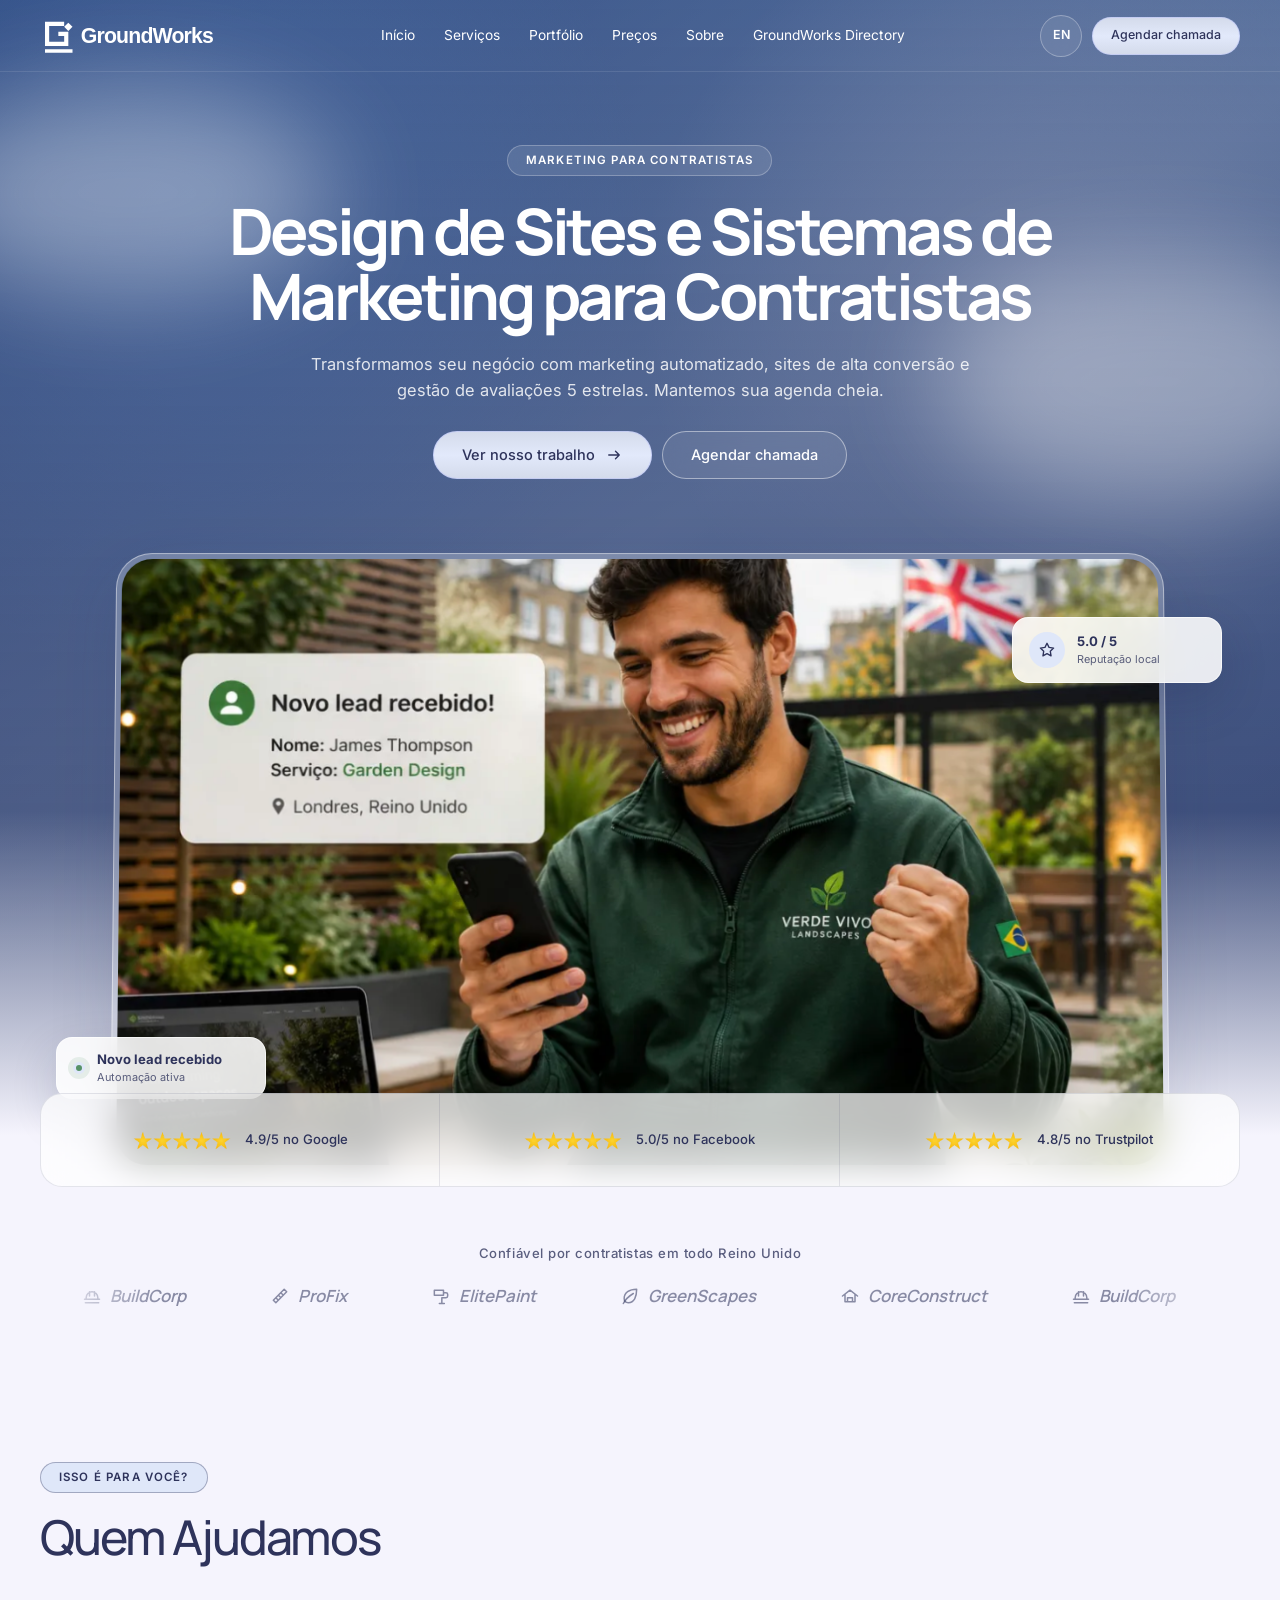
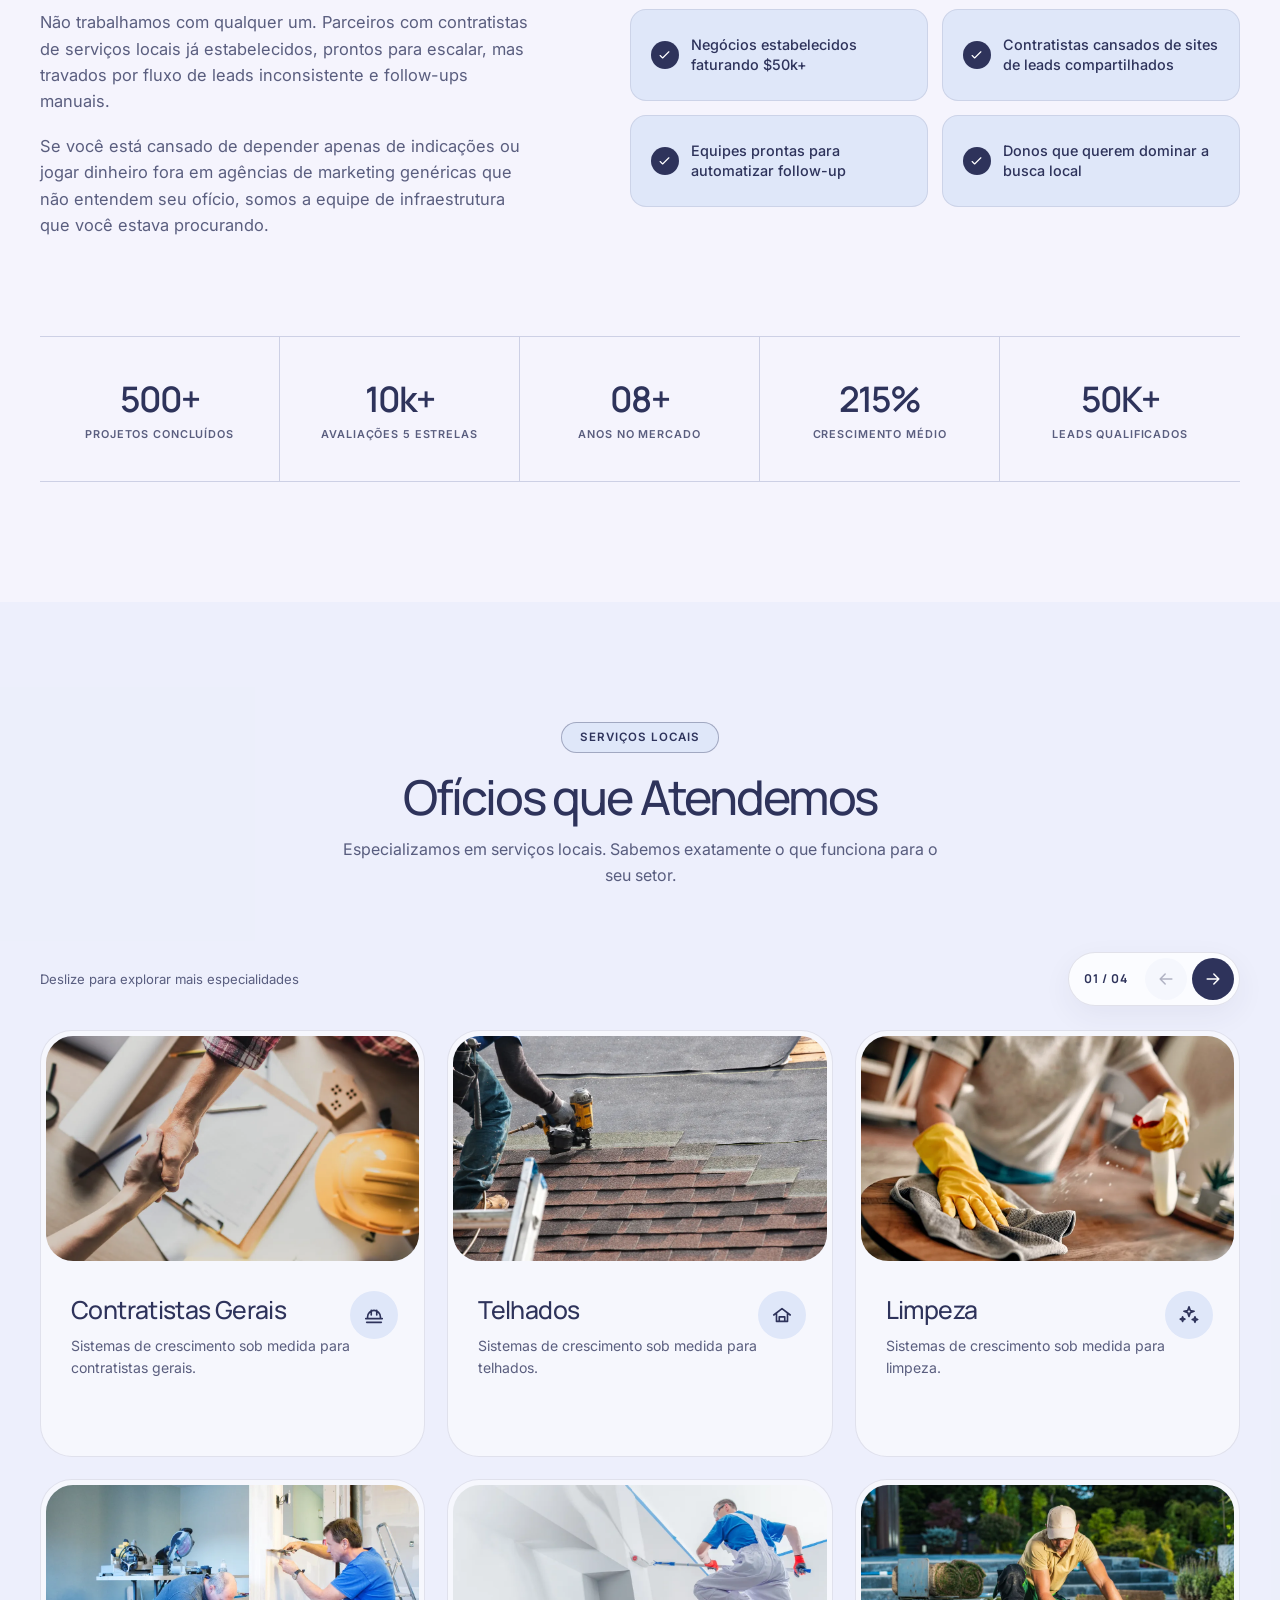
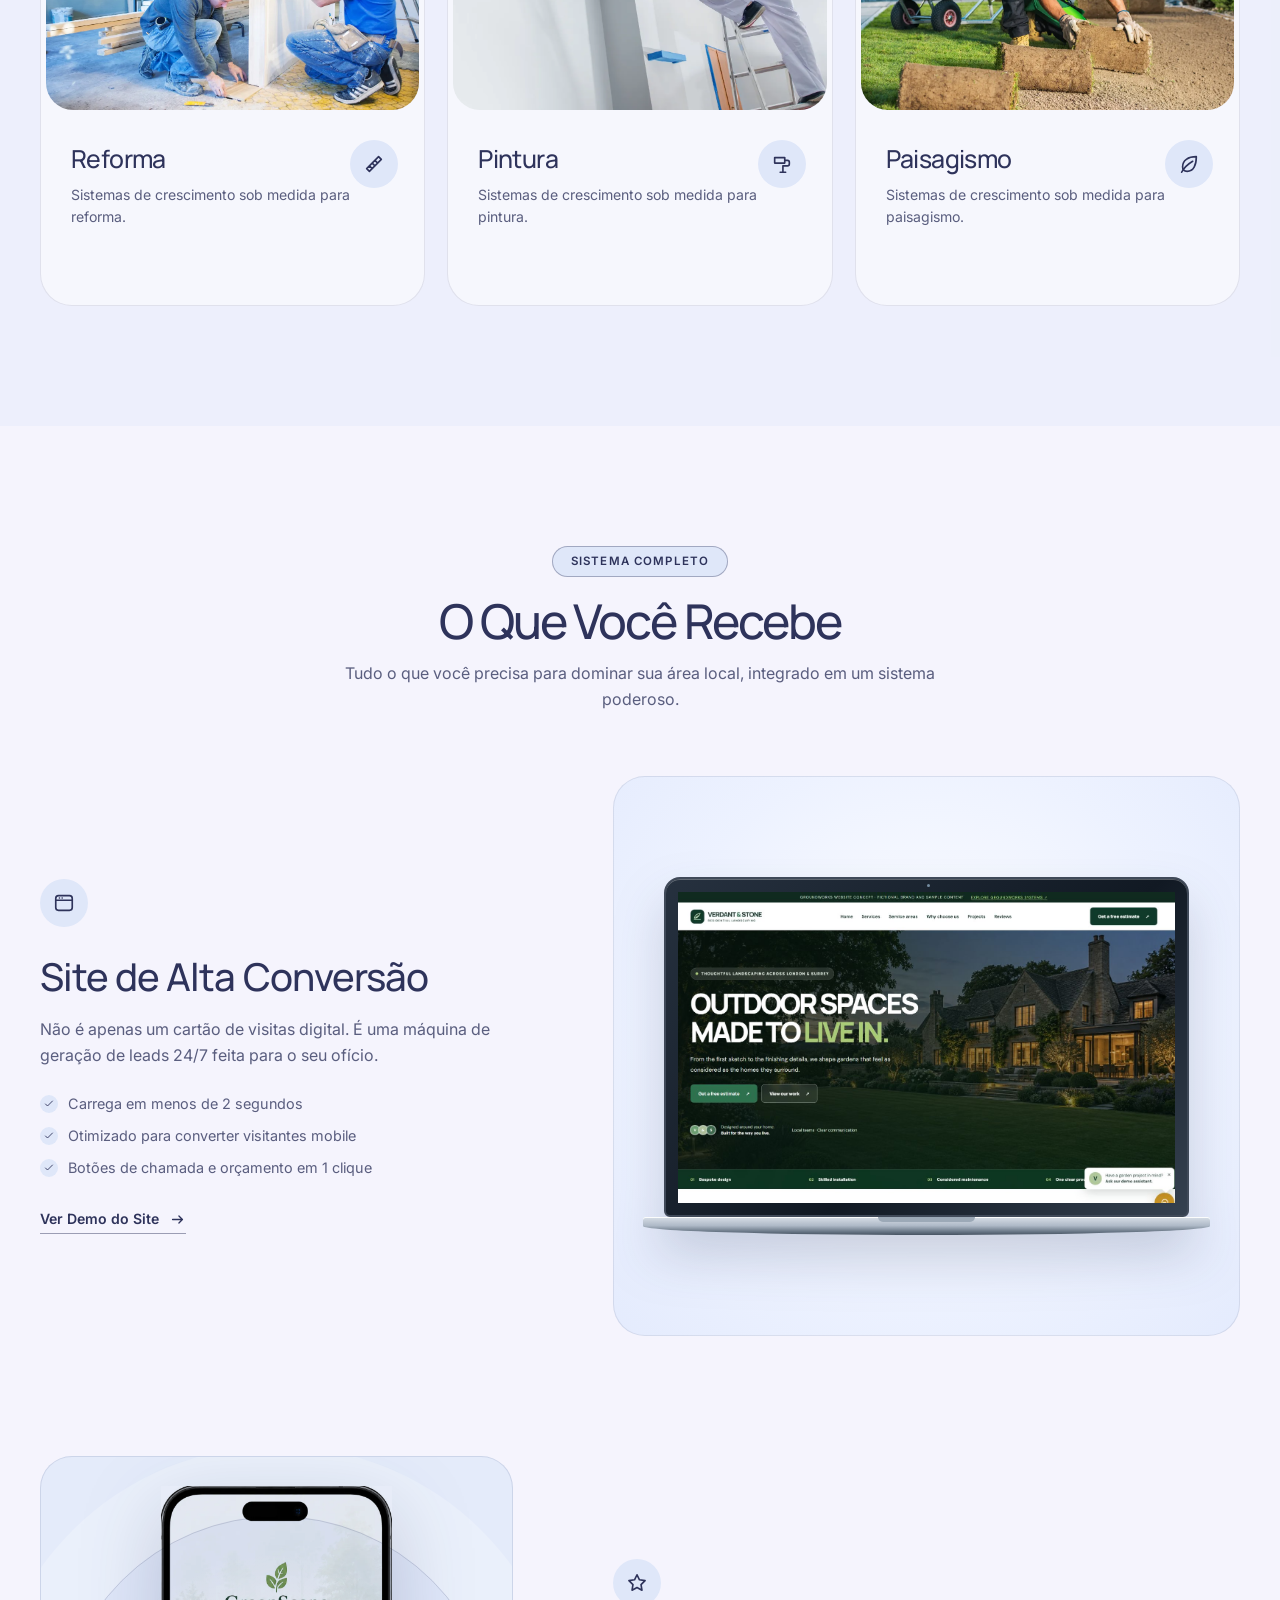
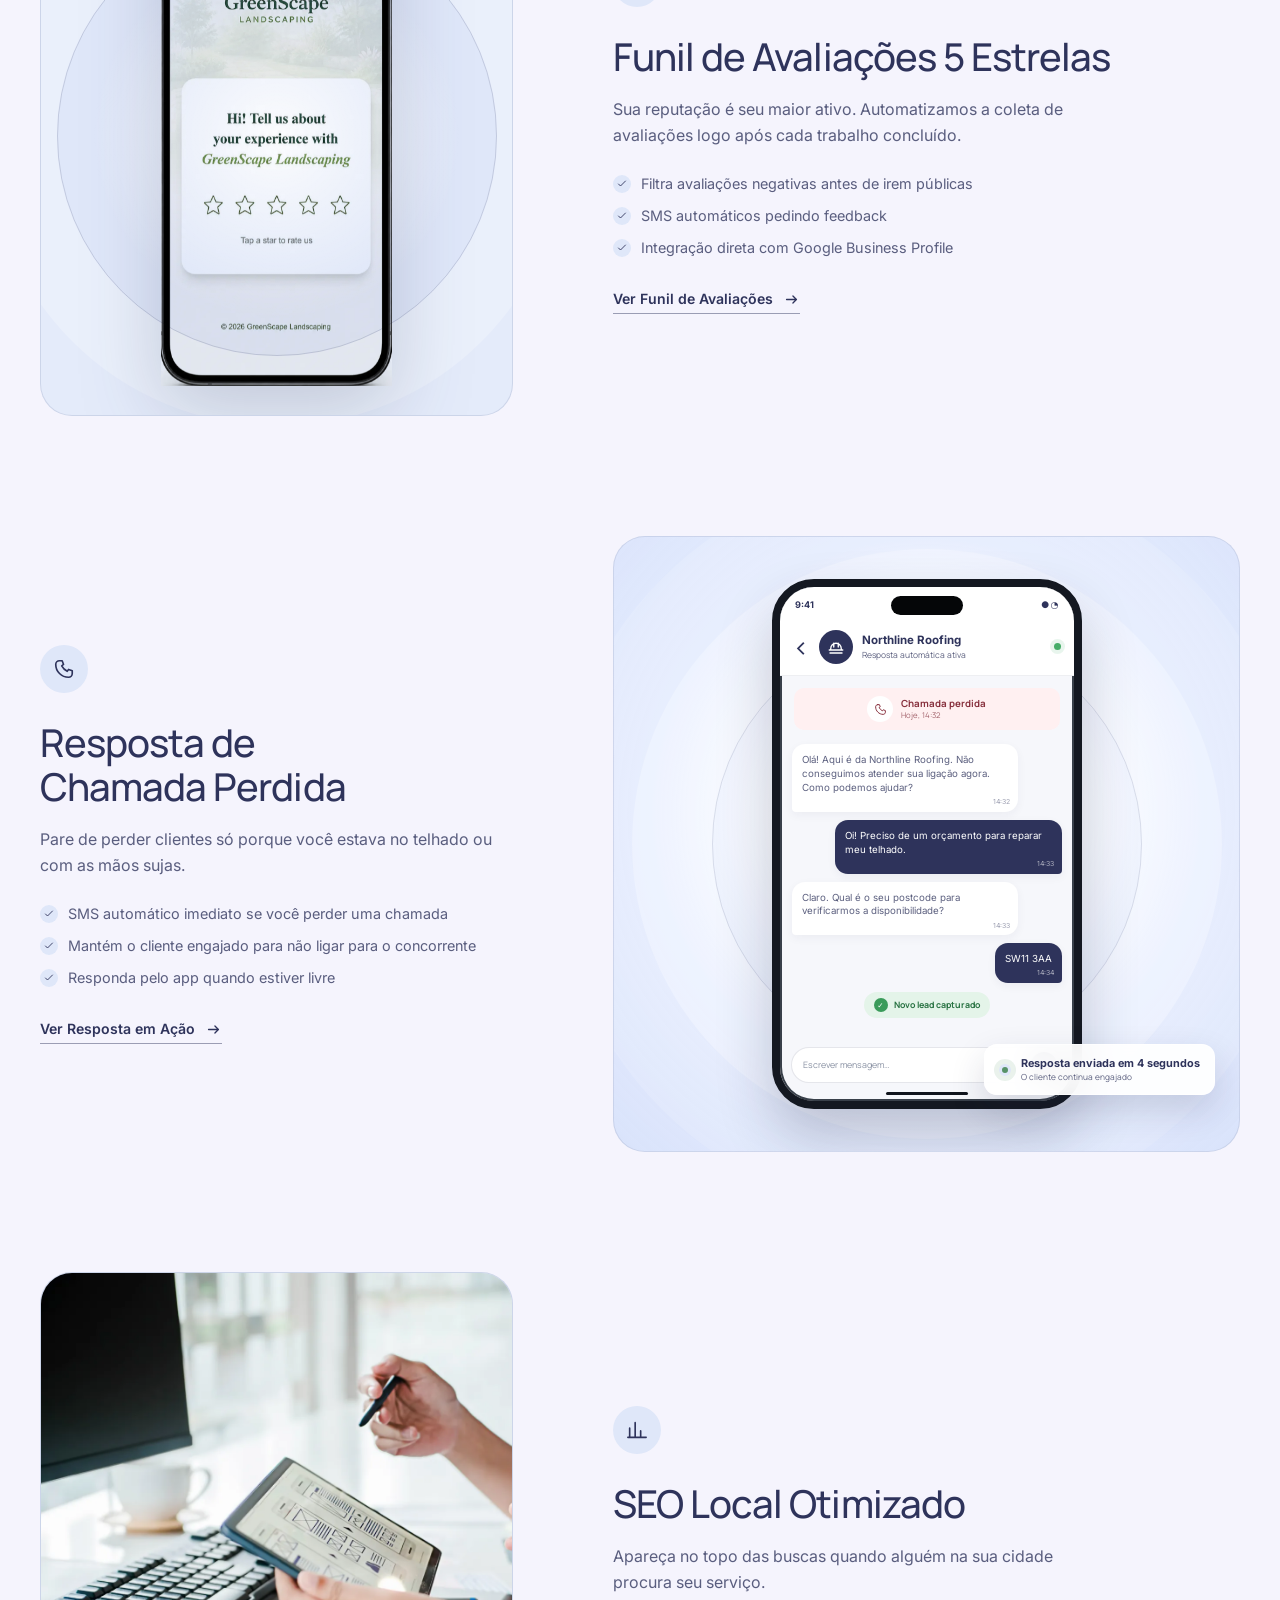
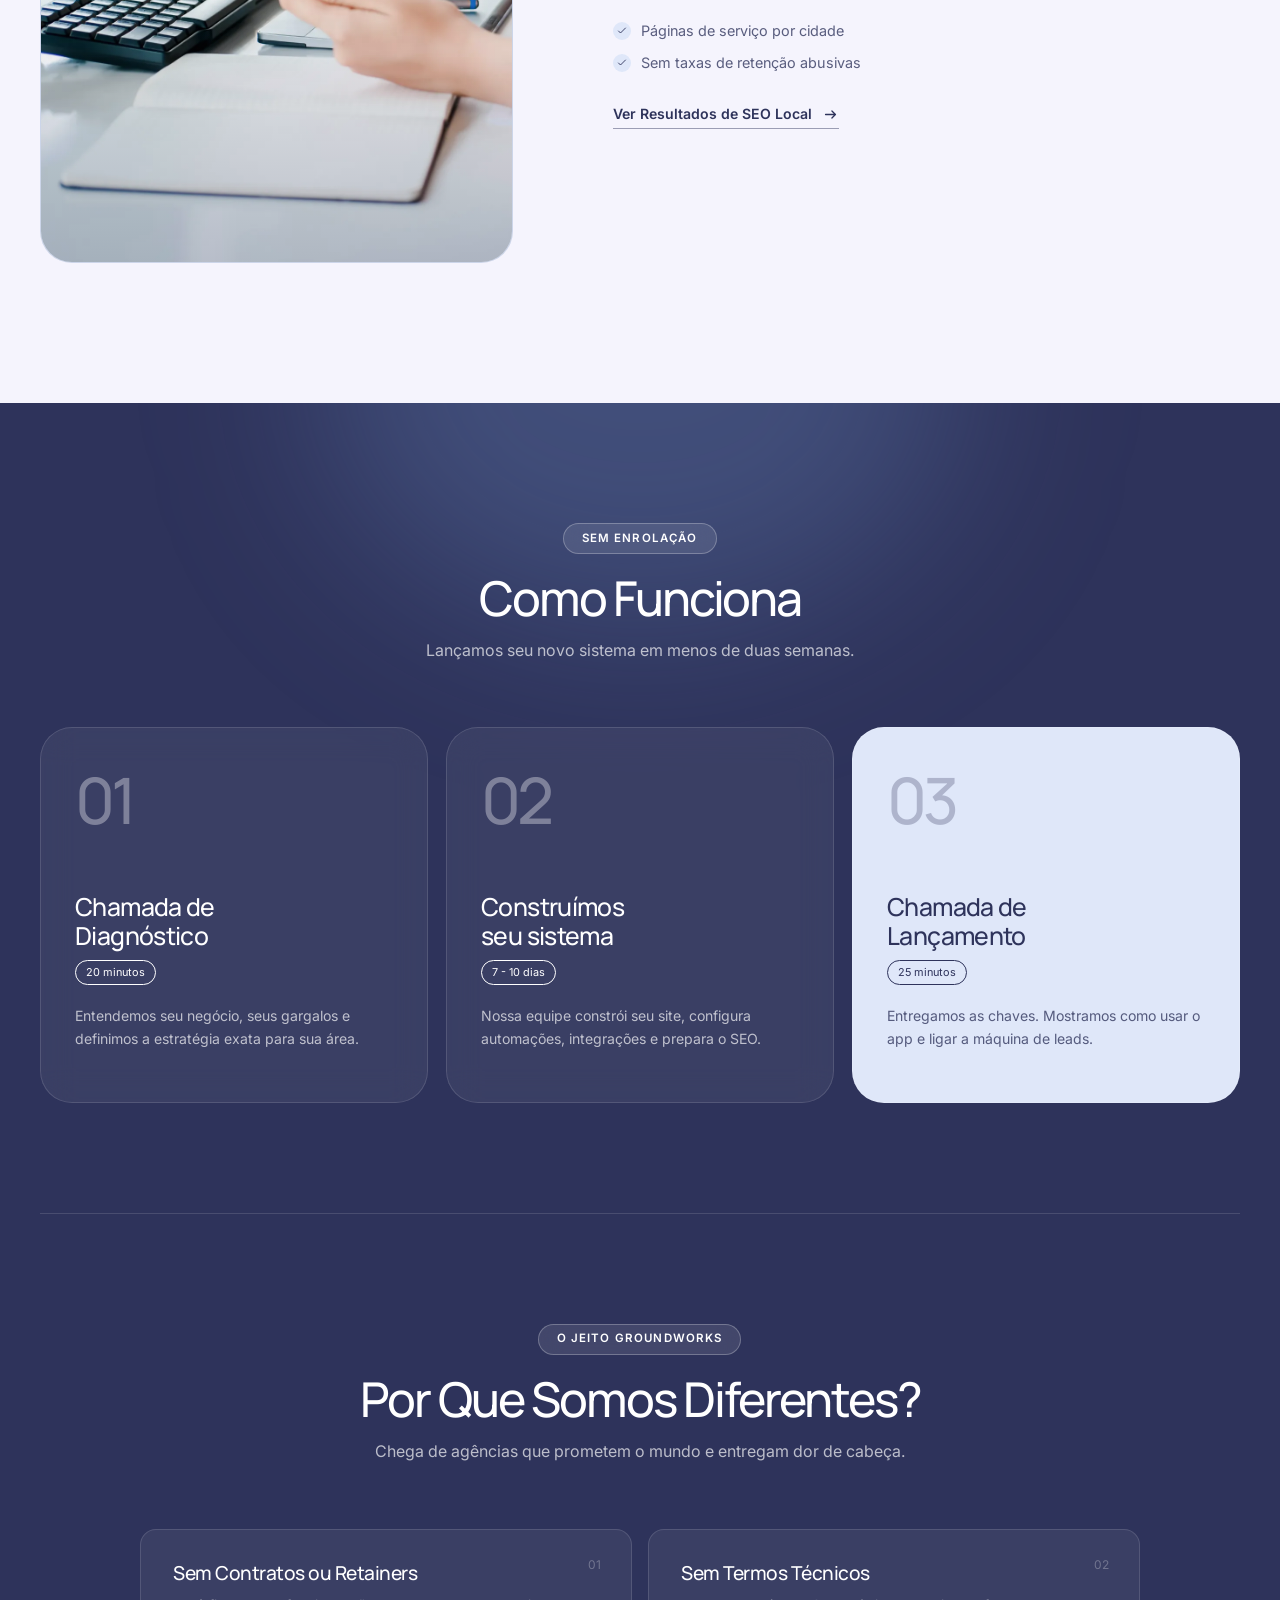
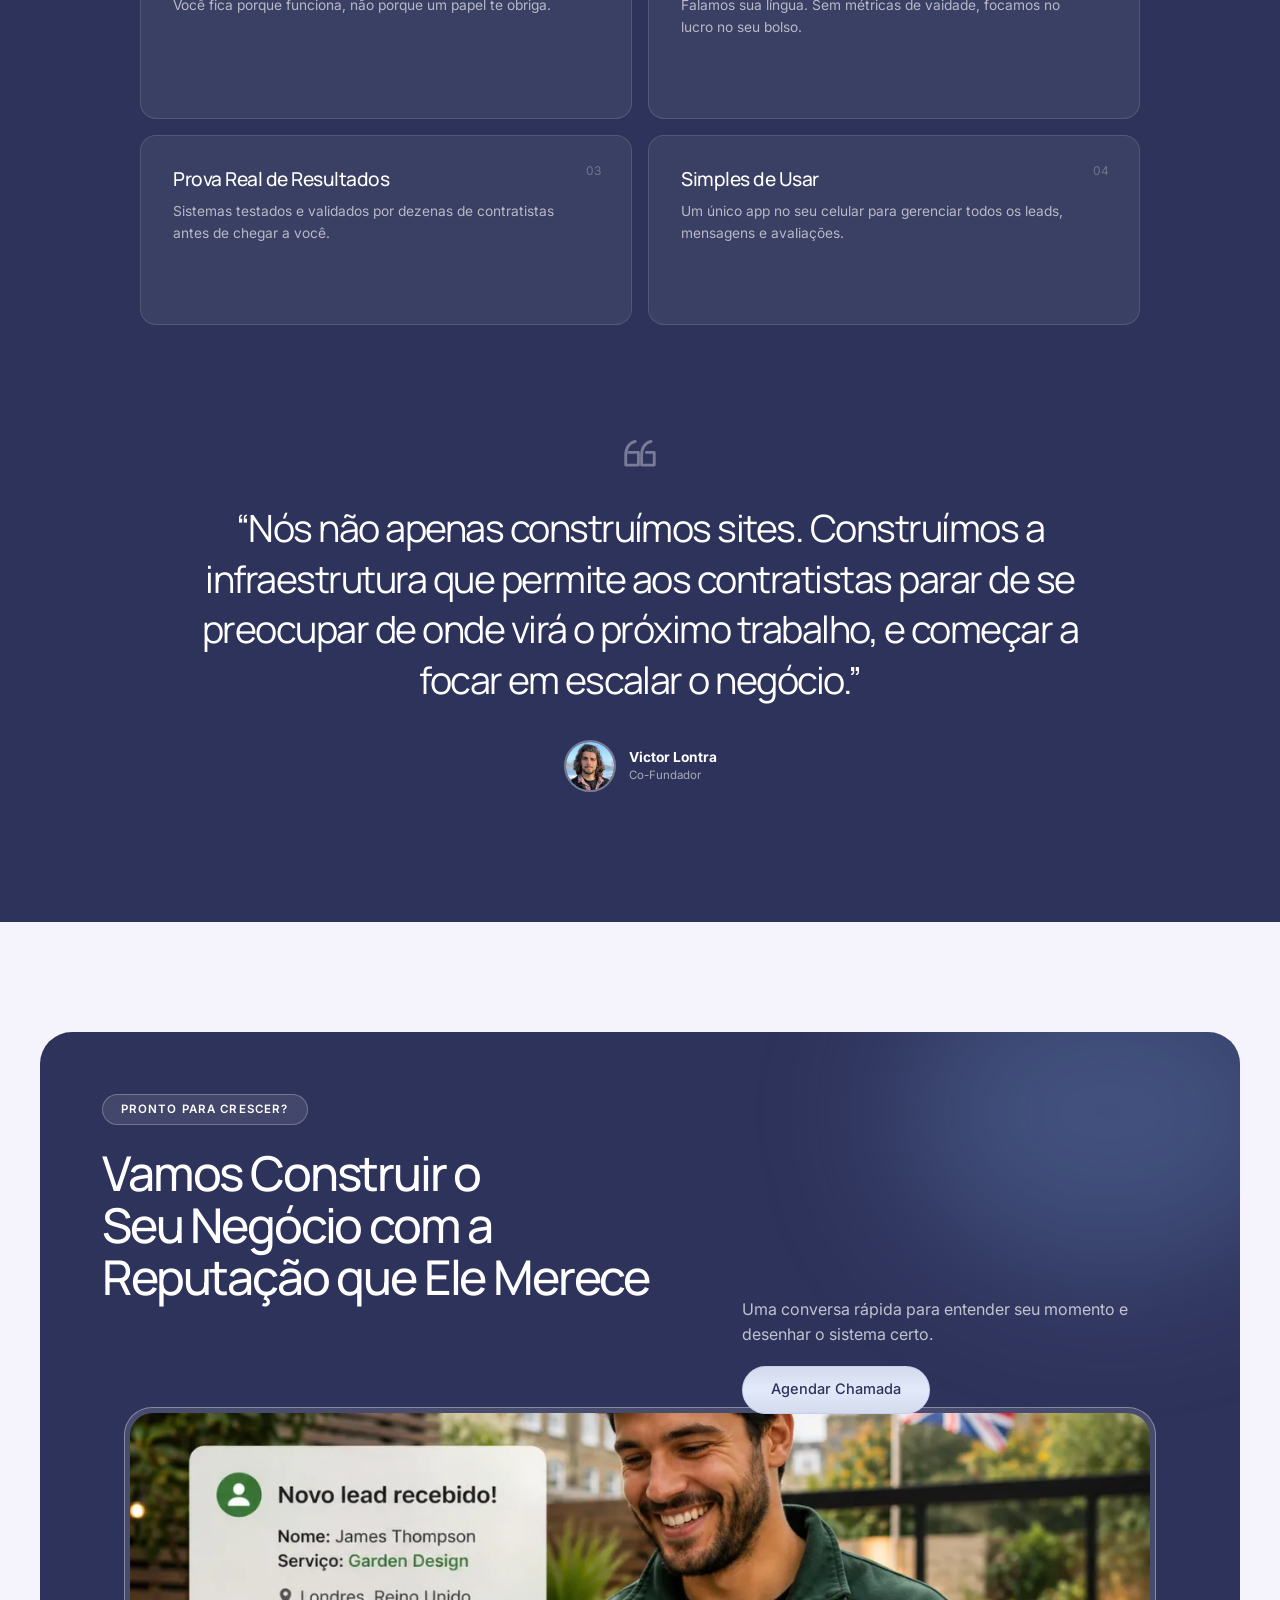
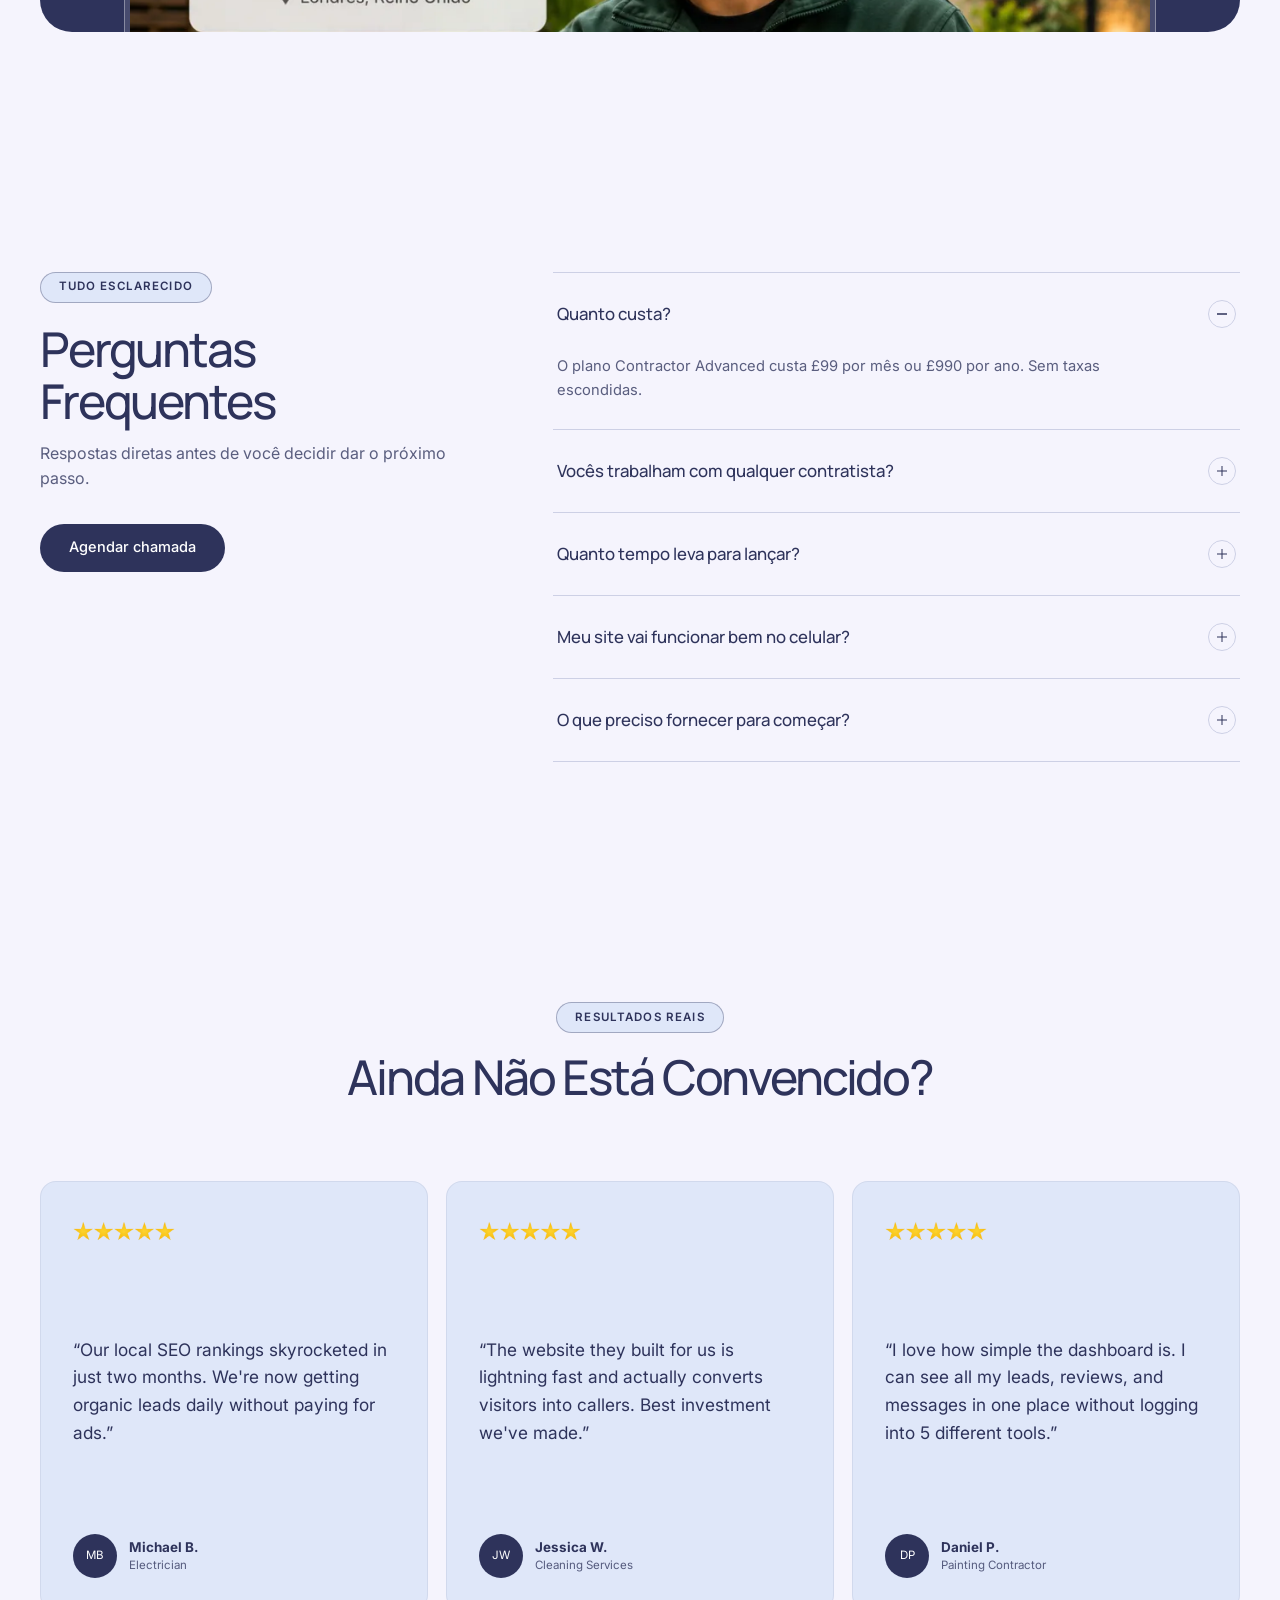
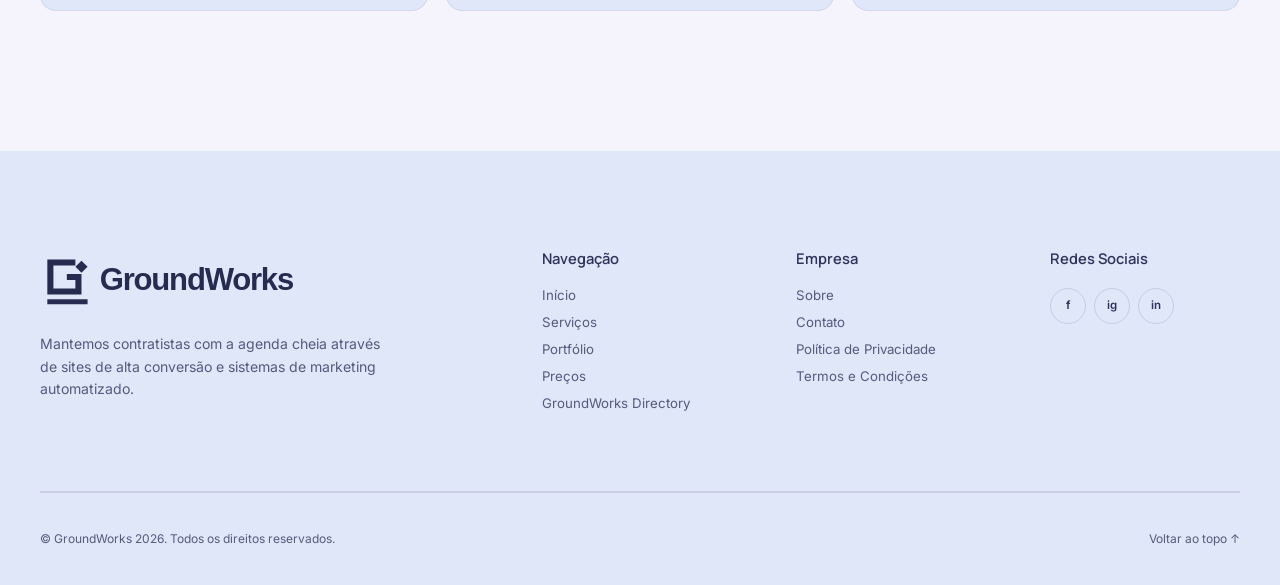
==== systems/index.html @ 4e6afe32 "Fix review phone mockup bezel" ====
<!doctype html>
<html lang="pt-BR">
  <head>
    <meta charset="UTF-8" />
    <meta name="viewport" content="width=device-width, initial-scale=1" />
    <meta
      name="description"
      content="Sites de alta conversão e sistemas de marketing automatizado para contratistas de serviços locais."
    />
    <title>GroundWorks Systems — Sistemas de marketing para contratistas</title>
    <link rel="preconnect" href="https://fonts.googleapis.com" />
    <link rel="preconnect" href="https://fonts.gstatic.com" crossorigin />
    <link
      href="https://fonts.googleapis.com/css2?family=Inter:wght@400;500;600&family=Manrope:wght@400;500;600;700&display=swap"
      rel="stylesheet"
    />
    <link rel="icon" type="image/svg+xml" href="../assets/images/groundworks-favicon.svg" />
    <link rel="stylesheet" href="styles.css?v=groundworks-phone-border-1" />
    <script src="script.js?v=groundworks-trades-3" defer></script>
    <script src="i18n.js?v=groundworks-textback-phone-1" defer></script>
  </head>
  <body>
    <a class="skip-link" href="#conteudo">Pular para o conteúdo</a>

    <svg class="svg-sprite" aria-hidden="true">
      <symbol id="icon-arrow" viewBox="0 0 24 24">
        <path d="M5 12h14M14 7l5 5-5 5" />
      </symbol>
      <symbol id="icon-check" viewBox="0 0 24 24">
        <path d="m5 12 4 4L19 6" />
      </symbol>
      <symbol id="icon-site" viewBox="0 0 24 24">
        <rect x="3" y="4" width="18" height="16" rx="3" />
        <path d="M3 9h18M7 6.5h.01M10 6.5h.01" />
      </symbol>
      <symbol id="icon-star" viewBox="0 0 24 24">
        <path d="m12 3 2.7 5.5 6.1.9-4.4 4.3 1 6.1-5.4-2.9-5.4 2.9 1-6.1-4.4-4.3 6.1-.9L12 3Z" />
      </symbol>
      <symbol id="icon-phone" viewBox="0 0 24 24">
        <path d="M7 3h3l1.5 4-2 1.5a15 15 0 0 0 6 6l1.5-2L21 14v3c0 2.2-1.8 4-4 4C9.3 21 3 14.7 3 7c0-2.2 1.8-4 4-4Z" />
      </symbol>
      <symbol id="icon-chart" viewBox="0 0 24 24">
        <path d="M4 20V10M10 20V4M16 20v-7M22 20H2" />
      </symbol>
      <symbol id="icon-hardhat" viewBox="0 0 24 24">
        <path d="M3 16h18M5 16v-2a7 7 0 0 1 14 0v2M9 7v5M15 7v5M4 20h16" />
      </symbol>
      <symbol id="icon-ruler" viewBox="0 0 24 24">
        <path d="m4 17 13-13 3 3L7 20l-3-3ZM13 8l3 3M10 11l2 2M7 14l3 3" />
      </symbol>
      <symbol id="icon-roof" viewBox="0 0 24 24">
        <path d="m3 12 9-7 9 7M6 10v9h12v-9M9 19v-5h6v5" />
      </symbol>
      <symbol id="icon-paint" viewBox="0 0 24 24">
        <path d="M4 5h11v6H4zM15 8h3a2 2 0 0 1 2 2v2a2 2 0 0 1-2 2h-5v7M10 21h6" />
      </symbol>
      <symbol id="icon-sparkle" viewBox="0 0 24 24">
        <path d="m12 3 1.4 4.1L17.5 8l-4.1 1.4L12 13.5l-1.4-4.1L6.5 8l4.1-.9L12 3ZM18.5 14l.8 2.2 2.2.8-2.2.8-.8 2.2-.8-2.2-2.2-.8 2.2-.8.8-2.2ZM5 14l.7 1.8 1.8.7-1.8.7L5 19l-.7-1.8-1.8-.7 1.8-.7L5 14Z" />
      </symbol>
      <symbol id="icon-leaf" viewBox="0 0 24 24">
        <path d="M20 4C11 4 5 8 5 15c0 3 2 5 5 5 7 0 10-7 10-16Z" />
        <path d="M4 21c3-6 7-9 12-12" />
      </symbol>
      <symbol id="icon-quote" viewBox="0 0 24 24">
        <path d="M5 11h6v8H3v-6c0-5 2-8 6-9M16 11h5v8h-8v-6c0-5 2-8 6-9" />
      </symbol>
    </svg>

    <header class="site-header" data-header>
      <div class="container nav-inner">
        <a class="brand header-brand" href="#inicio" aria-label="GroundWorks Systems — Início">
          <img class="brand-logo-image" src="../assets/images/groundworks-logo-white-v7.svg" alt="GroundWorks" />
        </a>

        <button
          class="nav-toggle"
          type="button"
          aria-label="Abrir menu"
          aria-controls="main-nav"
          aria-expanded="false"
          data-nav-toggle
        >
          <span></span><span></span>
        </button>

        <nav class="main-nav" id="main-nav" aria-label="Navegação principal" data-nav>
          <a href="#inicio">Início</a>
          <a href="#servicos">Serviços</a>
          <a href="#portfolio">Portfólio</a>
          <a href="pricing/">Preços</a>
          <a href="#sobre">Sobre</a>
          <a href="../">GroundWorks Directory</a>
        </nav>

        <div class="nav-actions">
          <button class="language-button" type="button" data-language aria-label="Mudar idioma para inglês">EN</button>
          <a class="button button-light nav-cta" href="https://wa.me/447404400524?text=Ol%C3%A1%21%20Quero%20agendar%20uma%20chamada%20sobre%20o%20GroundWorks%20Systems." target="_blank" rel="noopener noreferrer" data-whatsapp="call">Agendar chamada</a>
        </div>
      </div>
    </header>

    <main id="conteudo">
      <section class="hero" id="inicio">
        <div class="hero-orb hero-orb-one" aria-hidden="true"></div>
        <div class="hero-orb hero-orb-two" aria-hidden="true"></div>
        <div class="container hero-inner">
          <div class="hero-copy" data-reveal>
            <span class="tag tag-on-dark">Marketing para contratistas</span>
            <h1>Design de Sites e Sistemas de Marketing para Contratistas</h1>
            <p>
              Transformamos seu negócio com marketing automatizado, sites de alta conversão e gestão de
              avaliações 5 estrelas. Mantemos sua agenda cheia.
            </p>
            <div class="hero-actions">
              <a class="button button-light" href="#portfolio">
                Ver nosso trabalho
                <svg class="button-icon" aria-hidden="true"><use href="#icon-arrow"></use></svg>
              </a>
              <a class="button button-ghost" href="https://wa.me/447404400524?text=Ol%C3%A1%21%20Quero%20agendar%20uma%20chamada%20sobre%20o%20GroundWorks%20Systems." target="_blank" rel="noopener noreferrer" data-whatsapp="call">Agendar chamada</a>
            </div>
          </div>

          <div class="hero-showcase" data-reveal>
            <div class="showcase-frame">
              <img
                src="../assets/images/hero-contractor.webp"
                alt="Contratista recebendo um novo lead pelo celular"
                width="1200"
                height="960"
                fetchpriority="high"
              />
            </div>
            <div class="floating-card floating-card-rating">
              <span class="floating-icon"><svg aria-hidden="true"><use href="#icon-star"></use></svg></span>
              <div><strong>5.0 / 5</strong><small>Reputação local</small></div>
            </div>
            <div class="floating-card floating-card-leads">
              <span class="pulse-dot"></span>
              <div><strong>Novo lead recebido</strong><small>Automação ativa</small></div>
            </div>
          </div>
        </div>
      </section>

      <section class="trust-strip" aria-labelledby="trust-title">
        <div class="container">
          <div class="ratings-grid" data-reveal>
            <article class="rating-item">
              <img src="../assets/images/stars.webp" alt="Cinco estrelas" width="188" height="32" />
              <strong>4.9/5 no Google</strong>
            </article>
            <article class="rating-item">
              <img src="../assets/images/stars.webp" alt="Cinco estrelas" width="188" height="32" />
              <strong>5.0/5 no Facebook</strong>
            </article>
            <article class="rating-item">
              <img src="../assets/images/stars.webp" alt="Cinco estrelas" width="188" height="32" />
              <strong>4.8/5 no Trustpilot</strong>
            </article>
          </div>

          <p class="trusted-title" id="trust-title">Confiável por contratistas em todo Reino Unido</p>
          <div class="logo-marquee" aria-label="Empresas atendidas">
            <div class="marquee-track">
              <span><svg aria-hidden="true"><use href="#icon-hardhat"></use></svg>BuildCorp</span>
              <span><svg aria-hidden="true"><use href="#icon-ruler"></use></svg>ProFix</span>
              <span><svg aria-hidden="true"><use href="#icon-paint"></use></svg>ElitePaint</span>
              <span><svg aria-hidden="true"><use href="#icon-leaf"></use></svg>GreenScapes</span>
              <span><svg aria-hidden="true"><use href="#icon-roof"></use></svg>CoreConstruct</span>
              <span aria-hidden="true"><svg><use href="#icon-hardhat"></use></svg>BuildCorp</span>
              <span aria-hidden="true"><svg><use href="#icon-ruler"></use></svg>ProFix</span>
              <span aria-hidden="true"><svg><use href="#icon-paint"></use></svg>ElitePaint</span>
              <span aria-hidden="true"><svg><use href="#icon-leaf"></use></svg>GreenScapes</span>
              <span aria-hidden="true"><svg><use href="#icon-roof"></use></svg>CoreConstruct</span>
            </div>
          </div>
        </div>
      </section>

      <section class="section audience" id="sobre">
        <div class="container">
          <div class="section-heading section-heading-left" data-reveal>
            <span class="tag">Isso é para você?</span>
            <h2>Quem Ajudamos</h2>
          </div>

          <div class="audience-grid">
            <div class="audience-copy" data-reveal>
              <p>
                Não trabalhamos com qualquer um. Parceiros com contratistas de serviços locais já
                estabelecidos, prontos para escalar, mas travados por fluxo de leads inconsistente e
                follow-ups manuais.
              </p>
              <p>
                Se você está cansado de depender apenas de indicações ou jogar dinheiro fora em agências de
                marketing genéricas que não entendem seu ofício, somos a equipe de infraestrutura que você
                estava procurando.
              </p>
            </div>

            <div class="audience-list" data-reveal>
              <div class="audience-chip"><span class="check"><svg><use href="#icon-check"></use></svg></span>Negócios estabelecidos faturando $50k+</div>
              <div class="audience-chip"><span class="check"><svg><use href="#icon-check"></use></svg></span>Contratistas cansados de sites de leads compartilhados</div>
              <div class="audience-chip"><span class="check"><svg><use href="#icon-check"></use></svg></span>Equipes prontas para automatizar follow-up</div>
              <div class="audience-chip"><span class="check"><svg><use href="#icon-check"></use></svg></span>Donos que querem dominar a busca local</div>
            </div>
          </div>

          <div class="stats-grid" data-reveal>
            <article><strong>500+</strong><span>Projetos concluídos</span></article>
            <article><strong>10k+</strong><span>Avaliações 5 estrelas</span></article>
            <article><strong>08+</strong><span>Anos no mercado</span></article>
            <article><strong>215%</strong><span>Crescimento médio</span></article>
            <article><strong>50K+</strong><span>Leads qualificados</span></article>
          </div>
        </div>
      </section>

      <section class="section trades" id="servicos">
        <div class="container">
          <div class="section-heading" data-reveal>
            <span class="tag">Serviços locais</span>
            <h2>Ofícios que Atendemos</h2>
            <p>Especializamos em serviços locais. Sabemos exatamente o que funciona para o seu setor.</p>
          </div>

          <div class="trade-carousel-header">
            <p>Deslize para explorar mais especialidades</p>
            <div class="trade-carousel-controls">
              <span class="trade-carousel-page" data-trade-page aria-live="polite">01 / 04</span>
              <button class="trade-carousel-arrow" type="button" data-trade-prev aria-label="Ver ofícios anteriores" disabled><svg viewBox="0 0 24 24" fill="none" stroke="currentColor" stroke-width="1.8" stroke-linecap="round" stroke-linejoin="round" aria-hidden="true"><path d="M19 12H5m6 6-6-6 6-6" /></svg></button>
              <button class="trade-carousel-arrow" type="button" data-trade-next aria-label="Ver próximos ofícios"><svg viewBox="0 0 24 24" fill="none" stroke="currentColor" stroke-width="1.8" stroke-linecap="round" stroke-linejoin="round" aria-hidden="true"><path d="M5 12h14m-6-6 6 6-6 6" /></svg></button>
            </div>
          </div>
          <div class="trade-grid" data-trade-carousel role="region" aria-label="Ofícios que atendemos" tabindex="0">
            <article class="trade-card" data-reveal>
              <div class="trade-image"><img src="../assets/images/trade-general.webp" alt="Contratistas gerais em planejamento de obra" loading="lazy" /></div>
              <div class="trade-content"><span class="trade-icon"><svg><use href="#icon-hardhat"></use></svg></span><h3>Contratistas Gerais</h3><p>Sistemas de crescimento sob medida para contratistas gerais.</p></div>
            </article>
            <article class="trade-card" data-reveal>
              <div class="trade-image"><img src="../assets/images/trade-renovation.webp" alt="Profissionais trabalhando em uma reforma" loading="lazy" /></div>
              <div class="trade-content"><span class="trade-icon"><svg><use href="#icon-ruler"></use></svg></span><h3>Reforma</h3><p>Sistemas de crescimento sob medida para reforma.</p></div>
            </article>
            <article class="trade-card" data-reveal>
              <div class="trade-image"><img src="../assets/images/trade-roofing.webp" alt="Profissional trabalhando em um telhado" loading="lazy" /></div>
              <div class="trade-content"><span class="trade-icon"><svg><use href="#icon-roof"></use></svg></span><h3>Telhados</h3><p>Sistemas de crescimento sob medida para telhados.</p></div>
            </article>
            <article class="trade-card" data-reveal>
              <div class="trade-image"><img src="../assets/images/trade-painting.webp" alt="Profissional realizando serviço de pintura" loading="lazy" /></div>
              <div class="trade-content"><span class="trade-icon"><svg><use href="#icon-paint"></use></svg></span><h3>Pintura</h3><p>Sistemas de crescimento sob medida para pintura.</p></div>
            </article>
            <article class="trade-card" data-reveal>
              <div class="trade-image"><img src="../assets/images/trade-cleaning.webp" alt="Profissional realizando serviço de limpeza" loading="lazy" /></div>
              <div class="trade-content"><span class="trade-icon"><svg><use href="#icon-sparkle"></use></svg></span><h3>Limpeza</h3><p>Sistemas de crescimento sob medida para limpeza.</p></div>
            </article>
            <article class="trade-card" data-reveal>
              <div class="trade-image"><img src="../assets/images/trade-landscaping.webp" alt="Profissional realizando serviço de paisagismo" loading="lazy" /></div>
              <div class="trade-content"><span class="trade-icon"><svg><use href="#icon-leaf"></use></svg></span><h3>Paisagismo</h3><p>Sistemas de crescimento sob medida para paisagismo.</p></div>
            </article>
            <article class="trade-card"><div class="trade-image"><img src="../assets/images/trade-tree.webp" alt="Arborista podando uma árvore" loading="lazy" /></div><div class="trade-content"><span class="trade-icon"><svg><use href="#icon-leaf"></use></svg></span><h3>Serviços de Árvores</h3><p>Mais oportunidades para poda e cuidados com árvores.</p></div></article>
            <article class="trade-card"><div class="trade-image"><img src="../assets/images/trade-decks.webp" alt="Construção de deck de madeira em jardim" loading="lazy" /></div><div class="trade-content"><span class="trade-icon"><svg><use href="#icon-ruler"></use></svg></span><h3>Decks e Pátios</h3><p>Mais projetos para decks e áreas externas.</p></div></article>
            <article class="trade-card"><div class="trade-image"><img src="../assets/images/trade-pool.webp" alt="Piscina residencial recém-construída" loading="lazy" /></div><div class="trade-content"><span class="trade-icon"><svg><use href="#icon-ruler"></use></svg></span><h3>Construção de Piscinas</h3><p>Mais clientes para projetos de piscinas.</p></div></article>
            <article class="trade-card"><div class="trade-image"><img src="../assets/images/trade-hardscape.webp" alt="Instalação de pedras em área externa" loading="lazy" /></div><div class="trade-content"><span class="trade-icon"><svg><use href="#icon-ruler"></use></svg></span><h3>Pisos e Estruturas Externas</h3><p>Mais projetos de alvenaria e áreas externas.</p></div></article>
            <article class="trade-card"><div class="trade-image"><img src="../assets/images/trade-siding.webp" alt="Instalação de revestimento em fachada" loading="lazy" /></div><div class="trade-content"><span class="trade-icon"><svg><use href="#icon-roof"></use></svg></span><h3>Revestimento de Fachadas</h3><p>Mais serviços de cladding e fachadas.</p></div></article>
            <article class="trade-card"><div class="trade-image"><img src="../assets/images/trade-paving.webp" alt="Pavimentação de entrada residencial" loading="lazy" /></div><div class="trade-content"><span class="trade-icon"><svg><use href="#icon-ruler"></use></svg></span><h3>Pavimentação</h3><p>Mais trabalhos em entradas e pavimentos.</p></div></article>
            <article class="trade-card"><div class="trade-image"><img src="../assets/images/trade-windows.webp" alt="Instalação de janela em residência" loading="lazy" /></div><div class="trade-content"><span class="trade-icon"><svg><use href="#icon-ruler"></use></svg></span><h3>Janelas e Portas</h3><p>Mais instalações e substituições de janelas e portas.</p></div></article>
            <article class="trade-card"><div class="trade-image"><img src="../assets/images/trade-dog.webp" alt="Profissional cuidando de um cachorro" loading="lazy" /></div><div class="trade-content"><span class="trade-icon"><svg><use href="#icon-sparkle"></use></svg></span><h3>Banho e Tosa</h3><p>Mais agendamentos para cuidados com pets.</p></div></article>
            <article class="trade-card"><div class="trade-image"><img src="../assets/images/trade-home.webp" alt="Casa residencial recém-construída" loading="lazy" /></div><div class="trade-content"><span class="trade-icon"><svg><use href="#icon-hardhat"></use></svg></span><h3>Construção de Casas</h3><p>Mais projetos para construtores residenciais.</p></div></article>
            <article class="trade-card"><div class="trade-image"><img src="../assets/images/trade-pressure.webp" alt="Limpeza de pátio com jato de alta pressão" loading="lazy" /></div><div class="trade-content"><span class="trade-icon"><svg><use href="#icon-sparkle"></use></svg></span><h3>Lavagem de Alta Pressão</h3><p>Mais serviços de limpeza externa.</p></div></article>
            <article class="trade-card"><div class="trade-image"><img src="../assets/images/trade-moving.webp" alt="Equipe de mudança transportando caixas" loading="lazy" /></div><div class="trade-content"><span class="trade-icon"><svg><use href="#icon-hardhat"></use></svg></span><h3>Mudanças</h3><p>Mais pedidos de orçamento para mudanças.</p></div></article>
            <article class="trade-card"><div class="trade-image"><img src="../assets/images/trade-pest.webp" alt="Técnico de controle de pragas inspecionando uma casa" loading="lazy" /></div><div class="trade-content"><span class="trade-icon"><svg><use href="#icon-sparkle"></use></svg></span><h3>Controle de Pragas</h3><p>Mais chamadas para inspeção e tratamento.</p></div></article>
            <article class="trade-card"><div class="trade-image"><img src="../assets/images/trade-floor.webp" alt="Profissional limpando carpete em residência" loading="lazy" /></div><div class="trade-content"><span class="trade-icon"><svg><use href="#icon-sparkle"></use></svg></span><h3>Limpeza de Pisos e Carpetes</h3><p>Mais agendamentos para limpeza especializada.</p></div></article>
            <article class="trade-card"><div class="trade-image"><img src="../assets/images/trade-plumbing.webp" alt="Encanador reparando tubulação sob pia" loading="lazy" /></div><div class="trade-content"><span class="trade-icon"><svg><use href="#icon-ruler"></use></svg></span><h3>Encanamento</h3><p>Mais chamados para instalações e reparos.</p></div></article>
            <article class="trade-card"><div class="trade-image"><img src="../assets/images/trade-handyman.webp" alt="Profissional instalando prateleiras" loading="lazy" /></div><div class="trade-content"><span class="trade-icon"><svg><use href="#icon-ruler"></use></svg></span><h3>Manutenção Geral</h3><p>Mais clientes para pequenos reparos.</p></div></article>
            <article class="trade-card"><div class="trade-image"><img src="../assets/images/trade-hvac.webp" alt="Técnico fazendo manutenção em ar-condicionado" loading="lazy" /></div><div class="trade-content"><span class="trade-icon"><svg><use href="#icon-ruler"></use></svg></span><h3>Climatização</h3><p>Mais instalações e manutenção de sistemas HVAC.</p></div></article>
            <article class="trade-card"><div class="trade-image"><img src="../assets/images/trade-electrician.webp" alt="Eletricista instalando tomada" loading="lazy" /></div><div class="trade-content"><span class="trade-icon"><svg><use href="#icon-ruler"></use></svg></span><h3>Eletricistas</h3><p>Mais chamados para serviços elétricos.</p></div></article>
          </div>
        </div>
      </section>

      <section class="section deliverables" id="portfolio">
        <div class="container">
          <div class="section-heading" data-reveal>
            <span class="tag">Sistema completo</span>
            <h2>O Que Você Recebe</h2>
            <p>Tudo o que você precisa para dominar sua área local, integrado em um sistema poderoso.</p>
          </div>

          <div class="feature-stack">
            <article class="feature-row" data-reveal>
              <div class="feature-copy">
                <span class="feature-icon"><svg><use href="#icon-site"></use></svg></span>
                <h3>Site de Alta Conversão</h3>
                <p>Não é apenas um cartão de visitas digital. É uma máquina de geração de leads 24/7 feita para o seu ofício.</p>
                <ul class="check-list">
                  <li><svg><use href="#icon-check"></use></svg>Carrega em menos de 2 segundos</li>
                  <li><svg><use href="#icon-check"></use></svg>Otimizado para converter visitantes mobile</li>
                  <li><svg><use href="#icon-check"></use></svg>Botões de chamada e orçamento em 1 clique</li>
                </ul>
                <a class="text-link" href="../demo/" target="_blank" rel="noopener noreferrer">Ver Demo do Site <svg><use href="#icon-arrow"></use></svg></a>
              </div>
              <div class="feature-media feature-media-wide feature-media-laptop">
                <div class="laptop-mockup" role="img" aria-label="Notebook exibindo a página inicial da demo de paisagismo Verdant & Stone">
                  <div class="laptop-lid">
                    <span class="laptop-camera" aria-hidden="true"></span>
                    <div class="laptop-screen">
                      <img src="../assets/images/landscaping-demo-screen.png" alt="" width="1440" height="900" loading="lazy" />
                    </div>
                  </div>
                  <div class="laptop-base" aria-hidden="true"><span></span></div>
                </div>
              </div>
            </article>

            <article class="feature-row feature-row-reverse" data-reveal>
              <div class="feature-copy">
                <span class="feature-icon"><svg><use href="#icon-star"></use></svg></span>
                <h3>Funil de Avaliações 5 Estrelas</h3>
                <p>Sua reputação é seu maior ativo. Automatizamos a coleta de avaliações logo após cada trabalho concluído.</p>
                <ul class="check-list">
                  <li><svg><use href="#icon-check"></use></svg>Filtra avaliações negativas antes de irem públicas</li>
                  <li><svg><use href="#icon-check"></use></svg>SMS automáticos pedindo feedback</li>
                  <li><svg><use href="#icon-check"></use></svg>Integração direta com Google Business Profile</li>
                </ul>
                <a class="text-link" href="#contato">Ver Funil de Avaliações <svg><use href="#icon-arrow"></use></svg></a>
              </div>
              <div class="feature-media feature-media-phone">
                <span class="media-ring" aria-hidden="true"></span>
                <img src="../assets/images/reviews-phone.webp" alt="Funil de avaliações exibido em um celular" loading="lazy" />
              </div>
            </article>

            <article class="feature-row" data-reveal>
              <div class="feature-copy">
                <span class="feature-icon"><svg><use href="#icon-phone"></use></svg></span>
                <h3>Resposta de Chamada Perdida</h3>
                <p>Pare de perder clientes só porque você estava no telhado ou com as mãos sujas.</p>
                <ul class="check-list">
                  <li><svg><use href="#icon-check"></use></svg>SMS automático imediato se você perder uma chamada</li>
                  <li><svg><use href="#icon-check"></use></svg>Mantém o cliente engajado para não ligar para o concorrente</li>
                  <li><svg><use href="#icon-check"></use></svg>Responda pelo app quando estiver livre</li>
                </ul>
                <a class="text-link" href="#contato">Ver Resposta em Ação <svg><use href="#icon-arrow"></use></svg></a>
              </div>
              <div class="feature-media feature-media-textback">
                <div class="textback-glow" aria-hidden="true"></div>
                <div class="textback-phone" role="img" aria-label="Conversa automática após uma chamada perdida">
                  <div class="textback-phone-top" aria-hidden="true">
                    <span>9:41</span>
                    <span class="textback-island"></span>
                    <span>● ◔</span>
                  </div>
                  <div class="textback-chat-header">
                    <button type="button" tabindex="-1" aria-hidden="true">‹</button>
                    <span class="textback-avatar"><svg aria-hidden="true"><use href="#icon-hardhat"></use></svg></span>
                    <div><strong>Northline Roofing</strong><small>Resposta automática ativa</small></div>
                    <span class="textback-status" aria-hidden="true"></span>
                  </div>
                  <div class="textback-call-event">
                    <span class="textback-call-icon"><svg aria-hidden="true"><use href="#icon-phone"></use></svg></span>
                    <div><strong>Chamada perdida</strong><small>Hoje, 14:32</small></div>
                  </div>
                  <div class="textback-conversation">
                    <p class="message message-business">Olá! Aqui é da Northline Roofing. Não conseguimos atender sua ligação agora. Como podemos ajudar?<time>14:32</time></p>
                    <p class="message message-customer">Oi! Preciso de um orçamento para reparar meu telhado.<time>14:33</time></p>
                    <p class="message message-business">Claro. Qual é o seu postcode para verificarmos a disponibilidade?<time>14:33</time></p>
                    <p class="message message-customer">SW11 3AA<time>14:34</time></p>
                    <div class="textback-captured"><span>✓</span><strong>Novo lead capturado</strong></div>
                  </div>
                  <div class="textback-compose" aria-hidden="true"><span>Escrever mensagem…</span><b>↑</b></div>
                  <div class="textback-home" aria-hidden="true"></div>
                </div>
                <div class="textback-floating-card" aria-hidden="true"><span class="pulse-dot"></span><div><strong>Resposta enviada em 4 segundos</strong><small>O cliente continua engajado</small></div></div>
              </div>
            </article>

            <article class="feature-row feature-row-reverse" data-reveal>
              <div class="feature-copy">
                <span class="feature-icon"><svg><use href="#icon-chart"></use></svg></span>
                <h3>SEO Local Otimizado</h3>
                <p>Apareça no topo das buscas quando alguém na sua cidade procura seu serviço.</p>
                <ul class="check-list">
                  <li><svg><use href="#icon-check"></use></svg>Páginas de serviço por cidade</li>
                  <li><svg><use href="#icon-check"></use></svg>Sem taxas de retenção abusivas</li>
                </ul>
                <a class="text-link" href="#contato">Ver Resultados de SEO Local <svg><use href="#icon-arrow"></use></svg></a>
              </div>
              <div class="feature-media">
                <img src="../assets/images/local-seo.webp" alt="Planejamento de páginas para SEO local" loading="lazy" />
              </div>
            </article>
          </div>
        </div>
      </section>

      <section class="dark-section process" aria-labelledby="process-title">
        <div class="dark-glow" aria-hidden="true"></div>
        <div class="container">
          <div class="section-heading section-heading-on-dark" data-reveal>
            <span class="tag tag-on-dark">Sem enrolação</span>
            <h2 id="process-title">Como Funciona</h2>
            <p>Lançamos seu novo sistema em menos de duas semanas.</p>
          </div>

          <div class="process-grid">
            <article class="process-card" data-reveal>
              <span class="step-number">01</span>
              <h3>Chamada de Diagnóstico</h3>
              <span class="step-time">20 minutos</span>
              <p>Entendemos seu negócio, seus gargalos e definimos a estratégia exata para sua área.</p>
            </article>
            <article class="process-card" data-reveal>
              <span class="step-number">02</span>
              <h3>Construímos seu sistema</h3>
              <span class="step-time">7 - 10 dias</span>
              <p>Nossa equipe constrói seu site, configura automações, integrações e prepara o SEO.</p>
            </article>
            <article class="process-card process-card-accent" data-reveal>
              <span class="step-number">03</span>
              <h3>Chamada de Lançamento</h3>
              <span class="step-time">25 minutos</span>
              <p>Entregamos as chaves. Mostramos como usar o app e ligar a máquina de leads.</p>
            </article>
          </div>
        </div>
      </section>

      <section class="dark-section difference" id="diferenciais">
        <div class="container">
          <div class="section-heading section-heading-on-dark" data-reveal>
            <span class="tag tag-on-dark">O jeito GroundWorks</span>
            <h2>Por Que Somos Diferentes?</h2>
            <p>Chega de agências que prometem o mundo e entregam dor de cabeça.</p>
          </div>

          <div class="difference-grid">
            <article data-reveal><span>01</span><h3>Sem Contratos ou Retainers</h3><p>Você fica porque funciona, não porque um papel te obriga.</p></article>
            <article data-reveal><span>02</span><h3>Sem Termos Técnicos</h3><p>Falamos sua língua. Sem métricas de vaidade, focamos no lucro no seu bolso.</p></article>
            <article data-reveal><span>03</span><h3>Prova Real de Resultados</h3><p>Sistemas testados e validados por dezenas de contratistas antes de chegar a você.</p></article>
            <article data-reveal><span>04</span><h3>Simples de Usar</h3><p>Um único app no seu celular para gerenciar todos os leads, mensagens e avaliações.</p></article>
          </div>

          <figure class="founder-quote" data-reveal>
            <svg class="quote-icon" aria-hidden="true"><use href="#icon-quote"></use></svg>
            <blockquote>
              “Nós não apenas construímos sites. Construímos a infraestrutura que permite aos contratistas
              parar de se preocupar de onde virá o próximo trabalho, e começar a focar em escalar o negócio.”
            </blockquote>
            <figcaption>
              <img src="../assets/images/founder.webp" alt="Victor Lontra" loading="lazy" />
              <span><strong>Victor Lontra</strong><small>Co-Fundador</small></span>
            </figcaption>
          </figure>
        </div>
      </section>

      <section class="prefooter" id="contato">
        <div class="container">
          <div class="prefooter-card" data-reveal>
            <div class="prefooter-copy">
              <span class="tag tag-on-dark">Pronto para crescer?</span>
              <h2>Vamos Construir o Seu Negócio com a Reputação que Ele Merece</h2>
            </div>
            <div class="prefooter-action">
              <p>Uma conversa rápida para entender seu momento e desenhar o sistema certo.</p>
              <a class="button button-light" href="https://wa.me/447404400524?text=Ol%C3%A1%21%20Quero%20agendar%20uma%20chamada%20sobre%20o%20GroundWorks%20Systems." target="_blank" rel="noopener noreferrer" data-whatsapp="call">Agendar Chamada</a>
            </div>
            <div class="prefooter-image" aria-hidden="true">
              <img src="../assets/images/hero-contractor.webp" alt="" loading="lazy" />
            </div>
          </div>
        </div>
      </section>

      <section class="section faq" id="faq">
        <div class="container faq-layout">
          <div class="faq-intro" data-reveal>
            <span class="tag">Tudo esclarecido</span>
            <h2>Perguntas Frequentes</h2>
            <p>Respostas diretas antes de você decidir dar o próximo passo.</p>
            <a class="button button-dark" href="https://wa.me/447404400524?text=Ol%C3%A1%21%20Quero%20agendar%20uma%20chamada%20sobre%20o%20GroundWorks%20Systems." target="_blank" rel="noopener noreferrer" data-whatsapp="call">Agendar chamada</a>
          </div>

          <div class="faq-list" data-faq>
            <article class="faq-item" data-reveal>
              <h3><button type="button" aria-expanded="true"><span>Quanto custa?</span><span class="faq-plus" aria-hidden="true"></span></button></h3>
              <div class="faq-answer"><p>O plano Contractor Advanced custa £99 por mês ou £990 por ano. Sem taxas escondidas.</p></div>
            </article>
            <article class="faq-item" data-reveal>
              <h3><button type="button" aria-expanded="false"><span>Vocês trabalham com qualquer contratista?</span><span class="faq-plus" aria-hidden="true"></span></button></h3>
              <div class="faq-answer" hidden><p>Especializamos em negócios de serviço local já estabelecidos e que querem escalar. Geralmente não trabalhamos com empresas recém-criadas.</p></div>
            </article>
            <article class="faq-item" data-reveal>
              <h3><button type="button" aria-expanded="false"><span>Quanto tempo leva para lançar?</span><span class="faq-plus" aria-hidden="true"></span></button></h3>
              <div class="faq-answer" hidden><p>A maioria dos nossos sistemas, incluindo um site novo de alta conversão, entra no ar em 7 a 10 dias após a chamada de diagnóstico.</p></div>
            </article>
            <article class="faq-item" data-reveal>
              <h3><button type="button" aria-expanded="false"><span>Meu site vai funcionar bem no celular?</span><span class="faq-plus" aria-hidden="true"></span></button></h3>
              <div class="faq-answer" hidden><p>Com certeza. Mais de 60% das buscas de serviços locais acontecem no mobile. Todo site que construímos é mobile-first e otimizado para velocidade.</p></div>
            </article>
            <article class="faq-item" data-reveal>
              <h3><button type="button" aria-expanded="false"><span>O que preciso fornecer para começar?</span><span class="faq-plus" aria-hidden="true"></span></button></h3>
              <div class="faq-answer" hidden><p>Apenas algumas fotos dos seus projetos, seu logo e informações básicas. Cuidamos de todo o copywriting, design e configuração técnica.</p></div>
            </article>
          </div>
        </div>
      </section>

      <section class="section testimonials" aria-labelledby="testimonials-title">
        <div class="container">
          <div class="section-heading" data-reveal>
            <span class="tag">Resultados reais</span>
            <h2 id="testimonials-title">Ainda Não Está Convencido?</h2>
          </div>

          <div class="testimonial-grid">
            <article class="testimonial-card" data-reveal>
              <img src="../assets/images/stars.webp" alt="Cinco estrelas" />
              <p>“Our local SEO rankings skyrocketed in just two months. We're now getting organic leads daily without paying for ads.”</p>
              <footer><span class="avatar">MB</span><div><strong>Michael B.</strong><small>Electrician</small></div></footer>
            </article>
            <article class="testimonial-card" data-reveal>
              <img src="../assets/images/stars.webp" alt="Cinco estrelas" />
              <p>“The website they built for us is lightning fast and actually converts visitors into callers. Best investment we've made.”</p>
              <footer><span class="avatar">JW</span><div><strong>Jessica W.</strong><small>Cleaning Services</small></div></footer>
            </article>
            <article class="testimonial-card" data-reveal>
              <img src="../assets/images/stars.webp" alt="Cinco estrelas" />
              <p>“I love how simple the dashboard is. I can see all my leads, reviews, and messages in one place without logging into 5 different tools.”</p>
              <footer><span class="avatar">DP</span><div><strong>Daniel P.</strong><small>Painting Contractor</small></div></footer>
            </article>
          </div>
        </div>
      </section>
    </main>

    <footer class="site-footer" id="footer">
      <div class="container footer-inner">
        <div class="footer-brand">
          <a class="brand brand-dark footer-logo" href="#inicio" aria-label="GroundWorks Systems — Início">
            <img class="brand-logo-image" src="../assets/images/groundworks-logo-white-v7.svg" alt="GroundWorks" />
          </a>
          <p>Mantemos contratistas com a agenda cheia através de sites de alta conversão e sistemas de marketing automatizado.</p>
        </div>

        <div class="footer-column">
          <h2>Navegação</h2>
          <a href="#inicio">Início</a>
          <a href="#servicos">Serviços</a>
          <a href="#portfolio">Portfólio</a>
          <a href="pricing/">Preços</a>
          <a href="../">GroundWorks Directory</a>
        </div>
        <div class="footer-column">
          <h2>Empresa</h2>
          <a href="#sobre">Sobre</a>
          <a href="#contato">Contato</a>
          <a href="#footer">Política de Privacidade</a>
          <a href="#footer">Termos e Condições</a>
        </div>
        <div class="footer-column">
          <h2>Redes Sociais</h2>
          <div class="social-links">
            <a href="https://facebook.com/" aria-label="Facebook">f</a>
            <a href="https://instagram.com/" aria-label="Instagram">ig</a>
            <a href="https://linkedin.com/" aria-label="LinkedIn">in</a>
          </div>
        </div>
      </div>
      <div class="container footer-bottom">
        <span>© GroundWorks 2026. Todos os direitos reservados.</span>
        <a href="#inicio">Voltar ao topo ↑</a>
      </div>
    </footer>
  </body>
</html>
---- systems/styles.css ----
:root {
  --canvas: #f5f4fd;
  --ink: #2e335b;
  --ink-rgb: 46, 51, 91;
  --ink-muted: rgba(46, 51, 91, 0.78);
  --surface: #dfe7f9;
  --surface-soft: #ebeffa;
  --border: #cdd0e5;
  --button-a: #d4dbeb;
  --button-b: #e2e9fb;
  --white: #fff;
  --font-heading: "Manrope", ui-sans-serif, system-ui, sans-serif;
  --font-body: "Inter", ui-sans-serif, system-ui, sans-serif;
  --container: 1200px;
  --radius-sm: 12px;
  --radius-md: 16px;
  --radius-lg: 20px;
  --radius-xl: 32px;
  --radius-frame: 36px;
  --shadow-soft: 0 22px 65px rgba(37, 46, 88, 0.13);
  --ease-out: cubic-bezier(0.22, 1, 0.36, 1);
}

*,
*::before,
*::after {
  box-sizing: border-box;
}

html {
  scroll-behavior: smooth;
}

section[id],
footer[id] {
  scroll-margin-top: 90px;
}

body {
  margin: 0;
  overflow-x: hidden;
  background: var(--canvas);
  color: var(--ink);
  font-family: var(--font-heading);
  font-size: 16px;
  line-height: 1.2;
  -webkit-font-smoothing: antialiased;
}

body.nav-open {
  overflow: hidden;
}

img {
  display: block;
  max-width: 100%;
}

a {
  color: inherit;
}

button,
input,
textarea,
select {
  font: inherit;
}

button,
a {
  -webkit-tap-highlight-color: transparent;
}

h1,
h2,
h3,
p {
  margin-top: 0;
}

h1,
h2,
h3 {
  text-wrap: balance;
}

h1 {
  margin-bottom: 22px;
  font-size: clamp(3.25rem, 5.3vw, 4.75rem);
  font-weight: 700;
  letter-spacing: -0.055em;
  line-height: 1.02;
}

h2 {
  margin-bottom: 14px;
  font-size: clamp(2.35rem, 4vw, 3rem);
  font-weight: 500;
  letter-spacing: -0.045em;
  line-height: 1.08;
}

h3 {
  margin-bottom: 10px;
  font-size: 1.55rem;
  font-weight: 500;
  letter-spacing: -0.025em;
  line-height: 1.15;
}

p {
  margin-bottom: 18px;
  color: var(--ink-muted);
  font-family: var(--font-body);
  line-height: 1.6;
}

:focus-visible {
  outline: 3px solid rgba(var(--ink-rgb), 0.28);
  outline-offset: 4px;
}

.skip-link {
  position: fixed;
  z-index: 1000;
  top: 12px;
  left: 12px;
  padding: 10px 16px;
  transform: translateY(-160%);
  border-radius: 999px;
  background: var(--white);
  color: var(--ink);
  font-family: var(--font-body);
  text-decoration: none;
  transition: transform 180ms ease;
}

.skip-link:focus {
  transform: translateY(0);
}

.svg-sprite {
  position: absolute;
  width: 0;
  height: 0;
  overflow: hidden;
}

.svg-sprite symbol,
svg {
  fill: none;
  stroke: currentColor;
  stroke-linecap: round;
  stroke-linejoin: round;
  stroke-width: 1.8;
}

.container {
  width: min(calc(100% - 64px), var(--container));
  margin-inline: auto;
}

.section {
  padding-block: 120px;
}

.tag {
  display: inline-flex;
  align-items: center;
  width: max-content;
  min-height: 31px;
  padding: 6px 18px;
  border: 1px solid rgba(var(--ink-rgb), 0.35);
  border-radius: 999px;
  background: var(--surface);
  color: var(--ink);
  font-family: var(--font-body);
  font-size: 0.72rem;
  font-weight: 600;
  letter-spacing: 0.1em;
  text-transform: uppercase;
}

.tag-on-dark {
  border-color: rgba(255, 255, 255, 0.26);
  background: rgba(255, 255, 255, 0.1);
  color: var(--white);
  backdrop-filter: blur(12px);
}

.button {
  display: inline-flex;
  align-items: center;
  justify-content: center;
  min-height: 48px;
  padding: 12px 28px;
  border: 1px solid transparent;
  border-radius: 999px;
  font-family: var(--font-body);
  font-size: 0.91rem;
  font-weight: 500;
  text-decoration: none;
  transition: transform 300ms var(--ease-out), border-color 250ms ease, background 250ms ease;
}

.button:hover {
  transform: translateY(-2px);
}

.button-light {
  border-color: rgba(166, 176, 251, 0.35);
  background: linear-gradient(180deg, var(--button-a), var(--button-b) 50%, var(--button-a));
  color: var(--ink);
}

.button-dark {
  background: var(--ink);
  color: var(--white);
}

.button-ghost {
  border-color: rgba(255, 255, 255, 0.45);
  background: rgba(255, 255, 255, 0.08);
  color: var(--white);
  backdrop-filter: blur(12px);
}

.button-icon {
  width: 18px;
  height: 18px;
  margin-left: 10px;
}

.site-header {
  position: fixed;
  z-index: 100;
  inset: 0 0 auto;
  height: 72px;
  border-bottom: 1px solid rgba(255, 255, 255, 0.1);
  color: var(--white);
  transition: color 350ms ease, background 350ms ease, border-color 350ms ease;
}

.site-header.is-scrolled,
.site-header.is-open {
  border-color: rgba(var(--ink-rgb), 0.13);
  background: rgba(245, 244, 253, 0.88);
  color: var(--ink);
  backdrop-filter: blur(18px);
}

.nav-inner {
  display: flex;
  align-items: center;
  justify-content: space-between;
  height: 100%;
}

.brand {
  display: inline-flex;
  align-items: center;
  gap: 9px;
  color: currentColor;
  font-size: 1.16rem;
  font-weight: 700;
  letter-spacing: -0.035em;
  text-decoration: none;
}

.brand-mark {
  width: 27px;
  height: 27px;
  stroke-width: 1.65;
}

.brand-logo-image {
  display: block;
  max-width: none;
  height: auto;
}

.header-brand {
  display: block;
  width: 205px;
  height: 48px;
  overflow: hidden;
  border-radius: 10px;
  line-height: 0;
}

.header-brand .brand-logo-image {
  width: 205px;
  height: 48px;
  transform: none;
}

.site-header.is-scrolled .header-brand .brand-logo-image,
.site-header.is-open .header-brand .brand-logo-image {
  filter: brightness(0) saturate(100%) invert(19%) sepia(16%) saturate(1604%) hue-rotate(194deg) brightness(90%);
}

.nav-actions { display: flex; align-items: center; gap: 10px; }

.site-header .language-button {
  appearance: none;
  display: grid;
  flex: 0 0 42px;
  width: 42px;
  min-width: 42px;
  height: 42px;
  place-items: center;
  padding: 0;
  border: 1px solid rgba(255, 255, 255, 0.3);
  border-radius: 999px;
  background: rgba(255, 255, 255, 0.08);
  color: inherit;
  font-family: var(--font-body);
  font-size: 0.78rem;
  font-weight: 600;
  line-height: 1;
  cursor: pointer;
  backdrop-filter: blur(10px);
  transition: background 200ms ease, border-color 200ms ease, transform 200ms ease;
}

.site-header .language-button:hover { background: rgba(255, 255, 255, 0.2); transform: translateY(-1px); }

.site-header.is-scrolled .language-button,
.site-header.is-open .language-button {
  border-color: var(--border);
  background: var(--white);
}

.site-header.is-scrolled .language-button:hover,
.site-header.is-open .language-button:hover { background: var(--surface); }

.main-nav {
  display: flex;
  align-items: center;
  gap: 5px;
}

.main-nav a {
  padding: 8px 12px;
  border-radius: 8px;
  font-family: var(--font-body);
  font-size: 0.86rem;
  text-decoration: none;
  transition: background 250ms ease;
}

.main-nav a:hover {
  background: rgba(255, 255, 255, 0.1);
}

.site-header.is-scrolled .main-nav a:hover,
.site-header.is-open .main-nav a:hover {
  background: var(--surface);
}

.nav-cta {
  min-height: 38px;
  padding: 8px 18px;
  font-size: 0.78rem;
}

.nav-toggle {
  display: none;
  width: 42px;
  height: 42px;
  padding: 0;
  border: 1px solid rgba(255, 255, 255, 0.22);
  border-radius: 12px;
  background: transparent;
  color: currentColor;
}

.nav-toggle span {
  display: block;
  width: 16px;
  height: 1.5px;
  margin: 5px auto;
  background: currentColor;
  transition: transform 250ms ease;
}
.nav-toggle[aria-expanded="true"] span:first-child { transform: translateY(3px) rotate(45deg); }
.nav-toggle[aria-expanded="true"] span:last-child { transform: translateY(-3px) rotate(-45deg); }

.hero {
  position: relative;
  min-height: 980px;
  overflow: hidden;
  padding: 145px 0 0;
  background:
    linear-gradient(180deg, rgba(28, 44, 93, 0.48), rgba(46, 51, 91, 0.72)),
    radial-gradient(circle at 16% 20%, #75a2dc 0, transparent 31%),
    radial-gradient(circle at 82% 26%, #c5d7f1 0, transparent 30%),
    linear-gradient(145deg, #426ba8 0%, #98b7dd 48%, #476da7 100%);
}

.hero::after {
  position: absolute;
  z-index: 0;
  content: "";
  inset: auto 0 0;
  height: 360px;
  background: linear-gradient(180deg, rgba(245, 244, 253, 0), var(--canvas) 90%);
  pointer-events: none;
}

.hero-orb {
  position: absolute;
  border-radius: 50%;
  background: rgba(255, 255, 255, 0.34);
  filter: blur(50px);
}

.hero-orb-one {
  top: 90px;
  left: -6vw;
  width: 32vw;
  height: 16vw;
}

.hero-orb-two {
  top: 260px;
  right: -8vw;
  width: 35vw;
  height: 19vw;
}

.hero-inner {
  position: relative;
  z-index: 2;
}

.hero-copy {
  display: flex;
  flex-direction: column;
  align-items: center;
  max-width: 1100px;
  margin-inline: auto;
  text-align: center;
  color: var(--white);
}

.hero-copy h1 {
  max-width: 1050px;
  margin-top: 22px;
  font-size: clamp(2.4rem, 5vw, 4.2rem);
  text-wrap: balance;
}

.hero-copy p {
  max-width: 680px;
  margin-bottom: 28px;
  color: rgba(255, 255, 255, 0.84);
  font-size: 1.03rem;
}

.hero-actions {
  display: flex;
  gap: 10px;
}

.hero-showcase {
  position: relative;
  width: min(100%, 1060px);
  margin: 70px auto 0;
  perspective: 1800px;
}

.showcase-frame {
  position: relative;
  overflow: hidden;
  padding: 5px;
  border: 1px solid rgba(255, 255, 255, 0.45);
  border-radius: var(--radius-frame);
  background: rgba(255, 255, 255, 0.23);
  box-shadow: var(--shadow-soft);
  transform: rotateX(2deg);
  transform-origin: center bottom;
  backdrop-filter: blur(12px);
}

.showcase-frame img {
  width: 100%;
  height: 610px;
  border-radius: 31px;
  object-fit: cover;
  object-position: center 44%;
}

.floating-card {
  position: absolute;
  z-index: 3;
  display: flex;
  align-items: center;
  gap: 12px;
  min-width: 210px;
  padding: 14px 16px;
  border: 1px solid rgba(255, 255, 255, 0.65);
  border-radius: var(--radius-md);
  background: rgba(255, 255, 255, 0.88);
  box-shadow: 0 18px 46px rgba(22, 34, 70, 0.18);
  color: var(--ink);
  backdrop-filter: blur(18px);
}

.floating-card strong,
.floating-card small {
  display: block;
  font-family: var(--font-body);
}

.floating-card strong {
  margin-bottom: 3px;
  font-size: 0.82rem;
}

.floating-card small {
  color: var(--ink-muted);
  font-size: 0.68rem;
}

.floating-card-rating {
  top: 68px;
  right: -52px;
}

.floating-card-leads {
  bottom: 72px;
  left: -54px;
}

.floating-icon {
  display: grid;
  width: 36px;
  height: 36px;
  place-items: center;
  border-radius: 50%;
  background: var(--surface);
}

.floating-icon svg {
  width: 18px;
  height: 18px;
}

.pulse-dot {
  width: 12px;
  height: 12px;
  border: 3px solid var(--surface);
  border-radius: 50%;
  background: #569267;
  box-shadow: 0 0 0 5px rgba(86, 146, 103, 0.12);
}

.trust-strip {
  position: relative;
  z-index: 4;
  margin-top: -78px;
  padding-bottom: 72px;
}

.ratings-grid {
  display: grid;
  grid-template-columns: repeat(3, 1fr);
  overflow: hidden;
  border: 1px solid rgba(var(--ink-rgb), 0.12);
  border-radius: 22px;
  background: rgba(255, 255, 255, 0.74);
  backdrop-filter: blur(18px);
}

.rating-item {
  display: flex;
  align-items: center;
  justify-content: center;
  gap: 14px;
  min-height: 92px;
  padding: 18px;
  border-right: 1px solid rgba(var(--ink-rgb), 0.11);
}

.rating-item:last-child {
  border-right: 0;
}

.rating-item img {
  width: 98px;
  height: auto;
}

.rating-item strong {
  font-family: var(--font-body);
  font-size: 0.82rem;
  font-weight: 500;
}

.trusted-title {
  margin: 56px 0 22px;
  text-align: center;
  font-size: 0.82rem;
  font-weight: 500;
  letter-spacing: 0.04em;
}

.logo-marquee {
  position: relative;
  overflow: hidden;
  mask-image: linear-gradient(90deg, transparent, #000 10%, #000 90%, transparent);
}

.marquee-track {
  display: flex;
  align-items: center;
  width: max-content;
  animation: marquee 28s linear infinite;
}

.marquee-track span {
  display: inline-flex;
  align-items: center;
  gap: 8px;
  padding-inline: 42px;
  color: rgba(var(--ink-rgb), 0.55);
  font-size: 1.05rem;
  font-weight: 600;
  font-style: italic;
}

.marquee-track svg {
  width: 20px;
  height: 20px;
}

@keyframes marquee {
  to { transform: translateX(-50%); }
}

.section-heading {
  display: flex;
  flex-direction: column;
  align-items: center;
  max-width: 780px;
  margin: 0 auto 64px;
  text-align: center;
}

.section-heading .tag {
  margin-bottom: 18px;
}

.section-heading p {
  max-width: 620px;
  margin-bottom: 0;
}

.section-heading-left {
  align-items: flex-start;
  margin: 0 0 32px;
  text-align: left;
}

.audience {
  padding-top: 84px;
}

.audience-grid {
  display: grid;
  grid-template-columns: 0.9fr 1.1fr;
  gap: 90px;
  align-items: start;
}

.audience-copy p {
  max-width: 570px;
  font-size: 1.03rem;
}

.audience-list {
  display: grid;
  grid-template-columns: repeat(2, minmax(0, 1fr));
  gap: 14px;
}

.audience-chip {
  display: flex;
  align-items: center;
  gap: 12px;
  min-height: 92px;
  padding: 20px;
  border: 1px solid rgba(var(--ink-rgb), 0.11);
  border-radius: var(--radius-md);
  background: var(--surface);
  font-family: var(--font-body);
  font-size: 0.9rem;
  font-weight: 500;
  line-height: 1.4;
}

.check {
  display: grid;
  flex: 0 0 auto;
  width: 28px;
  height: 28px;
  place-items: center;
  border-radius: 50%;
  background: var(--ink);
  color: var(--white);
}

.check svg {
  width: 15px;
  height: 15px;
}

.stats-grid {
  display: grid;
  grid-template-columns: repeat(5, 1fr);
  margin-top: 80px;
  border-top: 1px solid var(--border);
  border-bottom: 1px solid var(--border);
}

.stats-grid article {
  display: flex;
  flex-direction: column;
  align-items: center;
  justify-content: center;
  min-height: 144px;
  padding: 20px 12px;
  border-right: 1px solid var(--border);
  text-align: center;
}

.stats-grid article:last-child {
  border-right: 0;
}

.stats-grid strong {
  margin-bottom: 8px;
  font-size: 2.2rem;
  font-weight: 600;
  letter-spacing: -0.05em;
}

.stats-grid span {
  color: var(--ink-muted);
  font-family: var(--font-body);
  font-size: 0.68rem;
  font-weight: 600;
  letter-spacing: 0.08em;
  text-transform: uppercase;
}

.trades {
  background: rgba(223, 231, 249, 0.42);
}

.trade-grid {
  display: grid;
  grid-auto-flow: column;
  grid-auto-columns: calc((100% - 44px) / 3);
  grid-template-rows: repeat(2, minmax(0, 1fr));
  gap: 22px;
  overflow-x: auto;
  overscroll-behavior-inline: contain;
  scroll-snap-type: x mandatory;
  scroll-padding-inline: 2px;
  scrollbar-width: none;
  padding: 8px 2px 18px;
  margin: -8px -2px -18px;
}

.trade-grid::-webkit-scrollbar { display: none; }
.trade-grid:focus-visible { outline: 2px solid var(--ink); outline-offset: 4px; }

.trade-carousel-header {
  display: flex;
  align-items: center;
  justify-content: space-between;
  gap: 20px;
  margin-bottom: 24px;
}

.trade-carousel-header p {
  margin: 0;
  color: var(--ink-muted);
  font-size: 0.82rem;
}

.trade-carousel-controls {
  display: flex;
  align-items: center;
  flex: none;
  gap: 5px;
  padding: 5px;
  border: 1px solid rgba(var(--ink-rgb), 0.13);
  border-radius: 999px;
  background: rgba(255, 255, 255, 0.78);
  box-shadow: 0 10px 30px rgba(var(--ink-rgb), 0.06);
}
.trade-carousel-page {
  min-width: 66px;
  padding-inline: 10px 7px;
  color: var(--ink);
  font-size: 0.76rem;
  font-weight: 700;
  letter-spacing: 0.08em;
  white-space: nowrap;
}
.trade-carousel-arrow {
  display: grid;
  width: 42px;
  height: 42px;
  place-items: center;
  border: 0;
  border-radius: 50%;
  background: var(--surface-soft);
  color: var(--ink);
  cursor: pointer;
  transition: background 200ms ease, color 200ms ease, transform 200ms ease;
}
.trade-carousel-arrow[data-trade-next] { background: var(--ink); color: var(--white); }
.trade-carousel-arrow:hover:not(:disabled) { transform: scale(1.06); }
.trade-carousel-arrow[data-trade-next]:hover:not(:disabled) { background: #444b80; }
.trade-carousel-arrow:disabled { opacity: 0.36; cursor: default; }
.trade-carousel-arrow:focus-visible { outline: 2px solid var(--ink); outline-offset: 3px; }
.trade-carousel-arrow svg { width: 20px; height: 20px; }

.trade-card {
  scroll-snap-align: start;
  min-width: 0;
  overflow: hidden;
  border: 1px solid rgba(var(--ink-rgb), 0.11);
  border-radius: var(--radius-xl);
  background: rgba(255, 255, 255, 0.48);
  transition: transform 350ms var(--ease-out), background 350ms ease;
}

.trade-card:hover {
  transform: translateY(-6px);
  background: rgba(255, 255, 255, 0.84);
}

.trade-image {
  height: 225px;
  overflow: hidden;
  margin: 5px;
  border-radius: 27px;
}

.trade-image img {
  width: 100%;
  height: 100%;
  object-fit: cover;
  transition: transform 600ms var(--ease-out);
}

.trade-card:hover .trade-image img {
  transform: scale(1.04);
}

.trade-content {
  position: relative;
  min-height: 190px;
  padding: 30px;
}

.trade-content h3 {
  padding-right: 48px;
}

.trade-content p {
  margin-bottom: 0;
  font-size: 0.88rem;
}

.trade-icon,
.feature-icon {
  display: grid;
  width: 48px;
  height: 48px;
  place-items: center;
  border-radius: 50%;
  background: var(--surface);
  color: var(--ink);
}

.trade-icon {
  position: absolute;
  top: 25px;
  right: 26px;
}

.trade-icon svg,
.feature-icon svg {
  width: 22px;
  height: 22px;
}

.deliverables {
  padding-bottom: 140px;
}

.feature-stack {
  display: flex;
  flex-direction: column;
  gap: 120px;
}

.feature-row {
  display: grid;
  grid-template-columns: minmax(0, 0.86fr) minmax(0, 1.14fr);
  gap: 100px;
  align-items: center;
}

.feature-row-reverse .feature-copy {
  order: 2;
}

.feature-row-reverse .feature-media {
  order: 1;
}

.feature-copy {
  max-width: 500px;
}

.feature-copy .feature-icon {
  margin-bottom: 28px;
}

.feature-copy h3 {
  margin-bottom: 18px;
  font-size: clamp(2rem, 3vw, 2.65rem);
}

.feature-copy > p {
  font-size: 1rem;
}

.check-list {
  display: flex;
  flex-direction: column;
  gap: 11px;
  margin: 26px 0 30px;
  padding: 0;
  list-style: none;
}

.check-list li {
  display: flex;
  align-items: flex-start;
  gap: 10px;
  color: var(--ink-muted);
  font-family: var(--font-body);
  font-size: 0.9rem;
  line-height: 1.45;
}

.check-list svg {
  flex: 0 0 auto;
  width: 18px;
  height: 18px;
  margin-top: 1px;
  padding: 3px;
  border-radius: 50%;
  background: var(--surface);
  color: var(--ink);
  stroke-width: 2.4;
}

.text-link {
  display: inline-flex;
  align-items: center;
  gap: 10px;
  padding-bottom: 5px;
  border-bottom: 1px solid rgba(var(--ink-rgb), 0.45);
  font-family: var(--font-body);
  font-size: 0.88rem;
  font-weight: 600;
  text-decoration: none;
}

.text-link svg {
  width: 17px;
  height: 17px;
  transition: transform 250ms ease;
}

.text-link:hover svg {
  transform: translateX(4px);
}

.feature-media {
  position: relative;
  display: grid;
  min-height: 560px;
  overflow: hidden;
  place-items: center;
  border: 1px solid rgba(var(--ink-rgb), 0.1);
  border-radius: var(--radius-xl);
  background: var(--surface);
}

.feature-media::after {
  position: absolute;
  content: "";
  inset: auto 0 0;
  height: 45%;
  background: linear-gradient(0deg, rgba(46, 51, 91, 0.24), transparent);
  pointer-events: none;
}

.feature-media > img {
  width: 100%;
  height: 100%;
  min-height: 560px;
  object-fit: cover;
}

.feature-media-laptop {
  padding: 52px 24px;
  background: radial-gradient(circle at 50% 44%, #ffffff 0, #edf2ff 61%, #e4ebfd 100%);
}

.feature-media-laptop::after { display: none; }

.laptop-mockup { width: min(91%, 700px); filter: drop-shadow(0 25px 25px rgba(28, 42, 77, 0.18)); }

.laptop-lid {
  position: relative;
  padding: 13px 12px 12px;
  border: 2px solid #404a59;
  border-radius: 16px 16px 6px 6px;
  background: linear-gradient(135deg, #26313f, #111923 58%, #354150);
  box-shadow: inset 0 1px 0 rgba(255,255,255,.28);
}

.laptop-camera { position: absolute; top: 5px; left: 50%; width: 3px; height: 3px; border-radius: 50%; background: #758ca0; }

.laptop-screen { aspect-ratio: 16 / 10; overflow: hidden; background: #0f2d21; }
.laptop-screen img { width: 100%; height: 100%; object-fit: cover; object-position: center top; }

.laptop-base {
  position: relative;
  width: 108%;
  height: 18px;
  margin-left: -4%;
  border-radius: 3px 3px 55% 55%;
  background: linear-gradient(#d8dfe7 0%, #aeb9c7 48%, #677584 82%, #475462 100%);
  box-shadow: inset 0 1px rgba(255,255,255,.9);
}

.laptop-base span { display: block; width: 17%; height: 5px; margin: auto; border-radius: 0 0 7px 7px; background: #9ca9b7; }

.feature-media-phone {
  background:
    radial-gradient(circle at center, rgba(255, 255, 255, 0.9), transparent 50%),
    var(--surface);
}

.feature-media-phone::after {
  display: none;
}

.feature-media-phone > img {
  position: relative;
  z-index: 2;
  width: auto;
  max-width: 62%;
  height: 500px;
  min-height: 0;
  object-fit: contain;
  /* Blend the white export margin into the pale background without cutting
     the black phone bezel. */
  mix-blend-mode: multiply;
  filter: drop-shadow(0 25px 40px rgba(35, 43, 79, 0.2));
}

.media-ring {
  position: absolute;
  width: 440px;
  height: 440px;
  border: 1px solid rgba(var(--ink-rgb), 0.16);
  border-radius: 50%;
  box-shadow: 0 0 0 70px rgba(255, 255, 255, 0.22), 0 0 0 140px rgba(255, 255, 255, 0.14);
}

.feature-media-textback {
  isolation: isolate;
  padding: 42px 24px;
  background:
    radial-gradient(circle at 50% 45%, rgba(255,255,255,.98) 0 29%, rgba(229,236,255,.86) 60%, rgba(216,226,251,.78) 100%),
    var(--surface);
}

.feature-media-textback::after { display: none; }

.textback-glow {
  position: absolute;
  z-index: -1;
  width: 430px;
  height: 430px;
  border: 1px solid rgba(var(--ink-rgb), .12);
  border-radius: 50%;
  box-shadow: 0 0 0 80px rgba(255,255,255,.25), 0 0 0 160px rgba(255,255,255,.12);
}

.textback-phone {
  position: relative;
  z-index: 2;
  width: min(310px, 72%);
  height: 530px;
  overflow: hidden;
  border: 8px solid #141821;
  border-radius: 42px;
  background: #f6f7fb;
  box-shadow: inset 0 0 0 2px #39404a, 0 28px 55px rgba(30,39,73,.24);
  color: var(--ink);
}

.textback-phone-top {
  display: flex;
  height: 31px;
  align-items: center;
  justify-content: space-between;
  padding: 6px 15px 0;
  background: #fff;
  font-family: var(--font-body);
  font-size: .57rem;
  font-weight: 700;
}

.textback-island { width: 72px; height: 19px; border-radius: 99px; background: #050608; }

.textback-chat-header {
  display: flex;
  min-height: 58px;
  align-items: center;
  gap: 9px;
  padding: 8px 13px;
  border-bottom: 1px solid rgba(var(--ink-rgb),.08);
  background: #fff;
}

.textback-chat-header button { border: 0; background: transparent; color: var(--ink); font-size: 1.7rem; line-height: 1; padding: 0; }
.textback-avatar { display: grid; width: 34px; height: 34px; place-items: center; border-radius: 50%; background: var(--ink); color: #fff; }
.textback-avatar svg { width: 18px; height: 18px; fill: none; stroke: currentColor; }
.textback-chat-header div { display: flex; min-width: 0; flex: 1; flex-direction: column; }
.textback-chat-header strong { font-family: var(--font-body); font-size: .72rem; }
.textback-chat-header small { margin-top: 2px; color: var(--ink-muted); font-size: .53rem; }
.textback-status { width: 7px; height: 7px; border-radius: 50%; background: #46ad68; box-shadow: 0 0 0 4px rgba(70,173,104,.12); }

.textback-call-event { display: flex; align-items: center; justify-content: center; gap: 8px; margin: 12px 14px 7px; padding: 8px; border-radius: 10px; background: #fff0f1; color: #88313e; }
.textback-call-event div { display: flex; flex-direction: column; }
.textback-call-event strong { font-size: .61rem; }
.textback-call-event small { margin-top: 1px; color: #a2626b; font-size: .49rem; }
.textback-call-icon { display: grid; width: 26px; height: 26px; place-items: center; border-radius: 50%; background: #fff; }
.textback-call-icon svg { width: 13px; height: 13px; fill: none; stroke: currentColor; }

.textback-conversation { display: flex; flex-direction: column; gap: 8px; padding: 7px 12px; }
.message { position: relative; max-width: 84%; margin: 0; padding: 9px 10px 17px; border-radius: 13px; font-family: var(--font-body); font-size: .61rem; line-height: 1.42; box-shadow: 0 3px 10px rgba(32,42,75,.05); }
.message time { position: absolute; right: 8px; bottom: 5px; color: currentColor; font-size: .43rem; opacity: .6; }
.message-business { align-self: flex-start; border-bottom-left-radius: 4px; background: #fff; }
.message-customer { align-self: flex-end; border-bottom-right-radius: 4px; background: var(--ink); color: #fff; }
.textback-captured { display: flex; align-self: center; align-items: center; gap: 6px; margin-top: 1px; padding: 6px 10px; border-radius: 99px; background: #e4f4e9; color: #287242; font-size: .55rem; }
.textback-captured span { display: grid; width: 14px; height: 14px; place-items: center; border-radius: 50%; background: #3a9b5a; color: #fff; font-size: .47rem; }

.textback-compose { position: absolute; right: 11px; bottom: 18px; left: 11px; display: flex; height: 36px; align-items: center; justify-content: space-between; padding: 5px 5px 5px 11px; border: 1px solid rgba(var(--ink-rgb),.12); border-radius: 99px; background: #fff; color: #8890a2; font-size: .55rem; }
.textback-compose b { display: grid; width: 26px; height: 26px; place-items: center; border-radius: 50%; background: var(--ink); color: #fff; font-size: .75rem; }
.textback-home { position: absolute; bottom: 6px; left: 50%; width: 82px; height: 3px; transform: translateX(-50%); border-radius: 99px; background: #11151d; }

.textback-floating-card { position: absolute; z-index: 3; right: 24px; bottom: 56px; display: flex; align-items: center; gap: 10px; padding: 12px 14px; border: 1px solid rgba(255,255,255,.7); border-radius: 13px; background: rgba(255,255,255,.92); box-shadow: 0 15px 35px rgba(30,40,72,.16); backdrop-filter: blur(15px); }
.textback-floating-card div { display: flex; flex-direction: column; }
.textback-floating-card strong { font-family: var(--font-body); font-size: .68rem; }
.textback-floating-card small { margin-top: 2px; color: var(--ink-muted); font-size: .52rem; }

.dark-section {
  position: relative;
  overflow: hidden;
  background: var(--ink);
  color: var(--white);
}

.process {
  padding: 120px 0 110px;
}

.dark-glow {
  position: absolute;
  top: -280px;
  left: calc(50% - 320px);
  width: 640px;
  height: 500px;
  border-radius: 50%;
  background: rgba(125, 160, 214, 0.25);
  filter: blur(90px);
}

.section-heading-on-dark {
  position: relative;
  color: var(--white);
}

.section-heading-on-dark p {
  color: rgba(255, 255, 255, 0.68);
}

.process-grid {
  position: relative;
  display: grid;
  grid-template-columns: repeat(3, 1fr);
  gap: 18px;
}

.process-card {
  min-height: 360px;
  padding: 34px;
  border: 1px solid rgba(255, 255, 255, 0.13);
  border-radius: var(--radius-xl);
  background: rgba(255, 255, 255, 0.06);
  backdrop-filter: blur(16px);
}

.process-card-accent {
  background: var(--surface);
  color: var(--ink);
}

.process-card.process-card-accent p {
  color: var(--ink-muted);
}

.step-number {
  display: block;
  margin-bottom: 54px;
  color: rgba(255, 255, 255, 0.35);
  font-size: 4rem;
  font-weight: 500;
  letter-spacing: -0.07em;
}

.process-card-accent .step-number {
  color: rgba(var(--ink-rgb), 0.28);
}

.process-card h3 {
  max-width: 270px;
  color: inherit;
}

.process-card p {
  color: rgba(255, 255, 255, 0.68);
  font-size: 0.88rem;
}

.step-time {
  display: inline-flex;
  margin-bottom: 20px;
  padding: 5px 10px;
  border: 1px solid currentColor;
  border-radius: 999px;
  font-family: var(--font-body);
  font-size: 0.68rem;
}

.difference {
  padding: 0 0 130px;
}

.difference::before {
  display: block;
  width: min(calc(100% - 64px), var(--container));
  height: 1px;
  margin: 0 auto 110px;
  background: rgba(255, 255, 255, 0.13);
  content: "";
}

.difference-grid {
  display: grid;
  grid-template-columns: repeat(2, 1fr);
  gap: 16px;
  max-width: 1000px;
  margin-inline: auto;
}

.difference-grid article {
  position: relative;
  min-height: 190px;
  padding: 32px;
  border: 1px solid rgba(255, 255, 255, 0.13);
  border-radius: var(--radius-md);
  background: rgba(255, 255, 255, 0.06);
}

.difference-grid article > span {
  position: absolute;
  top: 28px;
  right: 30px;
  color: rgba(255, 255, 255, 0.28);
  font-family: var(--font-body);
  font-size: 0.75rem;
}

.difference-grid h3 {
  padding-right: 30px;
  color: var(--white);
  font-size: 1.2rem;
}

.difference-grid p {
  max-width: 390px;
  margin-bottom: 0;
  color: rgba(255, 255, 255, 0.64);
  font-size: 0.86rem;
}

.founder-quote {
  position: relative;
  max-width: 900px;
  margin: 110px auto 0;
  text-align: center;
}

.quote-icon {
  width: 38px;
  height: 38px;
  margin-bottom: 26px;
  color: rgba(255, 255, 255, 0.36);
}

.founder-quote blockquote {
  margin: 0;
  font-size: clamp(1.6rem, 3vw, 2.35rem);
  font-weight: 400;
  letter-spacing: -0.04em;
  line-height: 1.35;
}

.founder-quote figcaption {
  display: flex;
  align-items: center;
  justify-content: center;
  gap: 13px;
  margin-top: 34px;
  font-family: var(--font-body);
  text-align: left;
}

.founder-quote img {
  width: 52px;
  height: 52px;
  border: 2px solid rgba(255, 255, 255, 0.35);
  border-radius: 50%;
  object-fit: cover;
}

.founder-quote strong,
.founder-quote small {
  display: block;
}

.founder-quote strong {
  margin-bottom: 3px;
  font-size: 0.86rem;
}

.founder-quote small {
  color: rgba(255, 255, 255, 0.58);
  font-size: 0.72rem;
}

.testimonials {
  padding-bottom: 140px;
}

.testimonial-grid {
  display: grid;
  grid-template-columns: repeat(3, 1fr);
  gap: 18px;
}

.testimonial-card {
  display: flex;
  flex-direction: column;
  justify-content: space-between;
  min-height: 430px;
  padding: 32px;
  border: 1px solid rgba(var(--ink-rgb), 0.08);
  border-radius: var(--radius-md);
  background: var(--surface);
}

.testimonial-card > img {
  width: 102px;
}

.testimonial-card > p {
  margin: auto 0;
  padding-block: 38px;
  color: var(--ink);
  font-size: 1.08rem;
}

.testimonial-card footer {
  display: flex;
  align-items: center;
  gap: 12px;
  font-family: var(--font-body);
}

.avatar {
  display: grid;
  width: 44px;
  height: 44px;
  place-items: center;
  border-radius: 50%;
  background: var(--ink);
  color: var(--white);
  font-size: 0.72rem;
}

.testimonial-card footer strong,
.testimonial-card footer small {
  display: block;
}

.testimonial-card footer strong {
  margin-bottom: 3px;
  font-size: 0.84rem;
}

.testimonial-card footer small {
  color: var(--ink-muted);
  font-size: 0.72rem;
}

.faq {
  padding-bottom: 120px;
}

.faq-layout {
  display: grid;
  grid-template-columns: 0.75fr 1.25fr;
  gap: 100px;
  align-items: start;
}

.faq-intro {
  position: sticky;
  top: 120px;
}

.faq-intro .tag {
  margin-bottom: 20px;
}

.faq-intro p {
  max-width: 420px;
}

.faq-intro .button {
  margin-top: 14px;
}

.faq-list {
  border-top: 1px solid var(--border);
}

.faq-item {
  border-bottom: 1px solid var(--border);
}

.faq-item h3 {
  margin: 0;
}

.faq-item button {
  display: flex;
  align-items: center;
  justify-content: space-between;
  width: 100%;
  padding: 27px 4px;
  border: 0;
  background: transparent;
  color: var(--ink);
  text-align: left;
  cursor: pointer;
}

.faq-item button span:first-child {
  padding-right: 24px;
  font-size: 1.05rem;
  font-weight: 500;
}

.faq-plus {
  position: relative;
  flex: 0 0 auto;
  width: 28px;
  height: 28px;
  border: 1px solid var(--border);
  border-radius: 50%;
}

.faq-plus::before,
.faq-plus::after {
  position: absolute;
  top: 50%;
  left: 50%;
  width: 10px;
  height: 1px;
  background: var(--ink);
  content: "";
  transform: translate(-50%, -50%);
  transition: transform 220ms ease;
}

.faq-plus::after {
  transform: translate(-50%, -50%) rotate(90deg);
}

.faq-item button[aria-expanded="true"] .faq-plus::after {
  transform: translate(-50%, -50%) rotate(0);
}

.faq-answer {
  overflow: hidden;
}

.faq-answer p {
  max-width: 660px;
  margin-bottom: 0;
  padding: 0 48px 27px 4px;
  font-size: 0.92rem;
}

.prefooter {
  position: relative;
  z-index: 3;
  padding: 110px 0 120px;
}

.prefooter-card {
  position: relative;
  display: grid;
  grid-template-columns: 1fr 0.68fr;
  min-height: 600px;
  overflow: hidden;
  padding: 62px 62px 0;
  border-radius: var(--radius-xl);
  background: var(--ink);
  color: var(--white);
}

.prefooter-card::before {
  position: absolute;
  top: -80px;
  right: -80px;
  width: 420px;
  height: 320px;
  border-radius: 50%;
  background: rgba(113, 149, 205, 0.3);
  content: "";
  filter: blur(70px);
}

.prefooter-copy,
.prefooter-action {
  position: relative;
  z-index: 2;
}

.prefooter-copy .tag {
  margin-bottom: 22px;
}

.prefooter-copy h2 {
  max-width: 650px;
  margin-bottom: 0;
  color: var(--white);
}

.prefooter-action {
  align-self: end;
  padding-bottom: 218px;
}

.prefooter-action p {
  color: rgba(255, 255, 255, 0.7);
}

.prefooter-image {
  position: absolute;
  right: 7%;
  bottom: -245px;
  left: 7%;
  height: 470px;
  overflow: hidden;
  padding: 5px;
  border: 1px solid rgba(255, 255, 255, 0.35);
  border-radius: 28px;
  background: rgba(255, 255, 255, 0.12);
}

.prefooter-image img {
  width: 100%;
  height: 100%;
  border-radius: 23px;
  object-fit: cover;
  object-position: center 44%;
}

.site-footer {
  margin-top: 0;
  padding-top: 100px;
  background: var(--surface);
}

.footer-inner {
  display: grid;
  grid-template-columns: 1.5fr repeat(3, 0.65fr);
  gap: 64px;
  padding-bottom: 80px;
}

.brand-dark {
  margin-bottom: 24px;
  color: var(--ink);
}

.footer-logo {
  display: block;
  width: min(100%, 300px);
  overflow: hidden;
  border-radius: 16px;
  line-height: 0;
}

.footer-logo .brand-logo-image {
  width: 100%;
  transform: none;
  filter: brightness(0) saturate(100%) invert(19%) sepia(16%) saturate(1604%) hue-rotate(194deg) brightness(90%);
}

.footer-brand p {
  max-width: 350px;
  margin-bottom: 0;
  font-size: 0.88rem;
}

.footer-column {
  display: flex;
  flex-direction: column;
  align-items: flex-start;
  gap: 11px;
}

.footer-column h2 {
  margin: 0 0 10px;
  font-size: 0.92rem;
  font-weight: 600;
  letter-spacing: 0;
}

.footer-column > a {
  color: var(--ink-muted);
  font-family: var(--font-body);
  font-size: 0.83rem;
  text-decoration: none;
}

.footer-column > a:hover {
  color: var(--ink);
}

.social-links {
  display: flex;
  gap: 8px;
}

.social-links a {
  display: grid;
  width: 36px;
  height: 36px;
  place-items: center;
  border: 1px solid rgba(var(--ink-rgb), 0.15);
  border-radius: 50%;
  font-family: var(--font-body);
  font-size: 0.72rem;
  font-weight: 600;
  text-decoration: none;
}

.footer-bottom {
  display: flex;
  align-items: center;
  justify-content: space-between;
  min-height: 94px;
  border-top: 2px solid var(--border);
  color: var(--ink-muted);
  font-family: var(--font-body);
  font-size: 0.75rem;
}

.footer-bottom a {
  text-decoration: none;
}

[data-reveal] {
  opacity: 0;
  transform: translateY(36px) scale(0.985);
  transition: opacity 700ms var(--ease-out), transform 700ms var(--ease-out);
}

[data-reveal].is-visible {
  opacity: 1;
  transform: translateY(0) scale(1);
}

@media (min-width: 1440px) {
  :root { --container: 1270px; }
  .hero { min-height: 1040px; }
}

@media (max-width: 991px) {
  .section { padding-block: 92px; }

  .nav-toggle {
    display: block;
    order: 2;
    margin-left: 0;
    border-radius: 50%;
  }

  .site-header.is-scrolled .nav-toggle,
  .site-header.is-open .nav-toggle {
    border-color: var(--border);
  }

  .main-nav {
    position: fixed;
    inset: 72px 0 auto;
    display: flex;
    flex-direction: column;
    align-items: stretch;
    gap: 4px;
    padding: 18px 32px 28px;
    border-bottom: 1px solid var(--border);
    background: rgba(245, 244, 253, 0.98);
    color: var(--ink);
    opacity: 0;
    pointer-events: none;
    transform: translateY(-14px);
    transition: opacity 220ms ease, transform 220ms ease;
  }

  .main-nav.is-open {
    opacity: 1;
    pointer-events: auto;
    transform: translateY(0);
  }

  .main-nav a {
    padding: 14px 12px;
  }

  .header-brand { margin-right: auto; }
  .nav-actions { order: 3; margin-left: 0; margin-right: 0; }

  .hero { min-height: 880px; padding-top: 130px; }
  .hero-showcase { width: 92%; margin-top: 58px; }
  .showcase-frame img { height: 510px; }
  .floating-card-rating { right: -28px; }
  .floating-card-leads { left: -28px; }

  .rating-item { flex-direction: column; gap: 8px; text-align: center; }

  .audience-grid,
  .feature-row,
  .faq-layout {
    grid-template-columns: 1fr;
  }

  .audience-grid { gap: 42px; }
  .stats-grid { grid-template-columns: repeat(3, 1fr); }
  .stats-grid article:nth-child(3) { border-right: 0; }
  .stats-grid article:nth-child(-n + 3) { border-bottom: 1px solid var(--border); }

  .trade-grid { grid-auto-columns: calc((100% - 22px) / 2); }

  .feature-row { gap: 48px; }
  .feature-row-reverse .feature-copy,
  .feature-row-reverse .feature-media { order: initial; }
  .feature-copy { max-width: 620px; }
  .feature-media { min-height: 500px; }
  .feature-media > img { min-height: 500px; }

  .process-grid { grid-template-columns: 1fr; }
  .process-card { min-height: 280px; }
  .step-number { margin-bottom: 32px; }

  .testimonial-grid { grid-template-columns: repeat(2, 1fr); }
  .testimonial-card:last-child { grid-column: 1 / -1; min-height: 350px; }

  .faq { padding-bottom: 92px; }
  .faq-layout { gap: 50px; }
  .faq-intro { position: static; }

  .prefooter-card { grid-template-columns: 1fr; padding: 50px 50px 0; }
  .prefooter-action { align-self: auto; padding: 20px 0 235px; }

  .footer-inner { grid-template-columns: 1.3fr repeat(3, 0.7fr); gap: 32px; }
}

@media (max-width: 767px) {
  .container { width: min(calc(100% - 40px), var(--container)); }
  .section { padding-block: 76px; }
  h1 { font-size: clamp(2.7rem, 12vw, 4rem); }
  h2 { font-size: 2.25rem; }

  .site-header { background: rgba(28, 34, 68, 0.14); backdrop-filter: blur(12px); }
  .nav-cta { display: none; }
  .site-header .language-button { flex-basis: 38px; width: 38px; min-width: 38px; height: 38px; }
  .nav-toggle { width: 38px; height: 38px; }
  .main-nav { padding-inline: 20px; }

  .hero { min-height: 800px; padding-top: 118px; }
  .hero-copy p { font-size: 0.94rem; }
  .hero-showcase { width: 100%; margin-top: 48px; }
  .showcase-frame { border-radius: 24px; }
  .showcase-frame img { height: 440px; border-radius: 19px; }
  .floating-card { min-width: 0; padding: 11px 13px; }
  .floating-card-rating { top: 24px; right: -8px; }
  .floating-card-leads { bottom: 25px; left: -8px; }

  .trust-strip { margin-top: -55px; }
  .ratings-grid { grid-template-columns: 1fr; }
  .rating-item { flex-direction: row; min-height: 72px; border-right: 0; border-bottom: 1px solid rgba(var(--ink-rgb), 0.11); }
  .rating-item:last-child { border-bottom: 0; }

  .audience-list { grid-template-columns: 1fr; }
  .stats-grid { grid-template-columns: repeat(2, 1fr); }
  .stats-grid article { border-bottom: 1px solid var(--border); }
  .stats-grid article:nth-child(odd) { border-right: 1px solid var(--border); }
  .stats-grid article:nth-child(even) { border-right: 0; }
  .stats-grid article:last-child { grid-column: 1 / -1; border-bottom: 0; }

  .trade-grid { grid-auto-columns: 100%; }
  .trade-image { height: 180px; }
  .trade-content { min-height: 160px; padding: 24px; }

  .feature-stack { gap: 80px; }
  .feature-media,
  .feature-media > img { min-height: 430px; }
  .feature-media-phone > img { min-height: 0; height: 390px; }

  .difference-grid { grid-template-columns: 1fr; }
  .founder-quote { margin-top: 84px; }

  .testimonial-grid { grid-template-columns: 1fr; }
  .testimonial-card,
  .testimonial-card:last-child { grid-column: auto; min-height: 350px; }

  .faq { padding-bottom: 76px; }
  .prefooter { margin-top: 0; padding: 76px 0; }
  .prefooter-card { min-height: 640px; padding: 38px 30px 0; border-radius: 24px; }
  .prefooter-action { padding-bottom: 235px; }
  .prefooter-image { right: 20px; bottom: -145px; left: 20px; height: 330px; }

  .site-footer { margin-top: 0; padding-top: 80px; }
  .footer-inner { grid-template-columns: repeat(2, 1fr); }
  .footer-brand { grid-column: 1 / -1; }
}

@media (max-width: 560px) {
  .container { width: min(calc(100% - 32px), var(--container)); }
  .site-header { height: 70px; }
  .nav-inner { display: grid; grid-template-columns: minmax(0, 1fr) auto auto; gap: 8px; }
  .main-nav { top: 70px; }

  .header-brand {
    width: min(165px, 100%);
    height: 35px;
    margin: 0;
  }

  .header-brand .brand-logo-image {
    width: 100%;
    height: 35px;
    transform: none;
  }
}

@media (max-width: 479px) {
  .section { padding-block: 64px; }
  h1 { font-size: 2.55rem; letter-spacing: -0.05em; }
  h2 { font-size: 1.95rem; }
  h3 { font-size: 1.35rem; }
  p { font-size: 0.92rem; }

  .footer-logo {
    width: min(100%, 280px);
  }

  .footer-logo .brand-logo-image {
    width: 100%;
    transform: none;
  }

  .button { width: 100%; }
  .hero { min-height: 740px; padding-top: 110px; }
  .hero-copy { align-items: stretch; }
  .hero-copy .tag { align-self: center; }
  .hero-actions { flex-direction: column; width: 100%; }
  .hero-showcase { margin-top: 38px; }
  .showcase-frame { padding: 3px; border-radius: 16px; }
  .showcase-frame img { height: 330px; border-radius: 13px; }
  .floating-card { display: none; }

  .trust-strip { margin-top: -24px; padding-bottom: 48px; }
  .trusted-title { margin-top: 42px; }
  .marquee-track span { padding-inline: 28px; }

  .section-heading { align-items: flex-start; margin-bottom: 44px; text-align: left; }
  .section-heading .tag { align-self: flex-start; }
  .section-heading-on-dark { align-items: center; text-align: center; }
  .section-heading-on-dark .tag { align-self: center; }

  .audience { padding-top: 48px; }
  .audience-chip { min-height: 78px; padding: 16px; }
  .stats-grid { margin-top: 54px; }
  .stats-grid article { min-height: 122px; }
  .stats-grid strong { font-size: 1.8rem; }

  .trade-image { height: 170px; }
  .trade-content { min-height: 150px; padding: 20px; }
  .trade-icon { top: 20px; right: 20px; }
  .trade-carousel-header { margin-bottom: 18px; }
  .trade-carousel-header p { max-width: 140px; font-size: 0.75rem; }
  .trade-carousel-page { min-width: 57px; padding-inline: 7px 4px; font-size: 0.68rem; }
  .trade-carousel-arrow { width: 36px; height: 36px; }

  .deliverables { padding-bottom: 90px; }
  .feature-copy .feature-icon { margin-bottom: 22px; }
  .feature-copy h3 { font-size: 1.85rem; }
  .feature-media { min-height: 360px; border-radius: 20px; }
  .feature-media > img { min-height: 360px; }
  .feature-media-phone > img { min-height: 0; height: 320px; max-width: 76%; }
  .media-ring { width: 270px; height: 270px; box-shadow: 0 0 0 45px rgba(255,255,255,.2), 0 0 0 90px rgba(255,255,255,.12); }
  .feature-media-textback { min-height: 570px; padding: 24px 12px; }
  .textback-phone { width: min(286px, 88%); height: 505px; }
  .textback-glow { width: 300px; height: 300px; }
  .textback-floating-card { right: 10px; bottom: 34px; padding: 10px 11px; }
  .textback-floating-card strong { font-size: .59rem; }
  .textback-floating-card small { font-size: .47rem; }

  .process { padding: 80px 0; }
  .process-card { min-height: 260px; padding: 27px; border-radius: 20px; }
  .step-number { font-size: 3.3rem; }
  .difference { padding-bottom: 90px; }
  .difference::before { width: calc(100% - 32px); margin-bottom: 78px; }
  .difference-grid article { padding: 26px; }
  .founder-quote blockquote { font-size: 1.35rem; }

  .testimonial-card { min-height: 330px; padding: 26px; }
  .faq { padding-bottom: 64px; }
  .faq-item button { padding-block: 23px; }
  .faq-item button span:first-child { font-size: 0.94rem; }

  .prefooter { margin-top: 0; padding: 64px 0; }
  .prefooter-card { min-height: 630px; padding: 30px 22px 0; }
  .prefooter-action { padding-bottom: 210px; }
  .prefooter-image { right: 12px; bottom: -100px; left: 12px; height: 260px; border-radius: 16px; }
  .prefooter-image img { border-radius: 12px; }

  .site-footer { margin-top: 0; padding-top: 68px; }
  .footer-inner { grid-template-columns: 1fr; gap: 30px; padding-bottom: 48px; }
  .footer-brand { grid-column: auto; }
  .footer-bottom { align-items: flex-start; flex-direction: column; justify-content: center; gap: 8px; }
}

@media (prefers-reduced-motion: reduce) {
  html { scroll-behavior: auto; }
  *, *::before, *::after { animation-duration: 0.01ms !important; animation-iteration-count: 1 !important; transition-duration: 0.01ms !important; }
  [data-reveal] { opacity: 1; transform: none; }
}
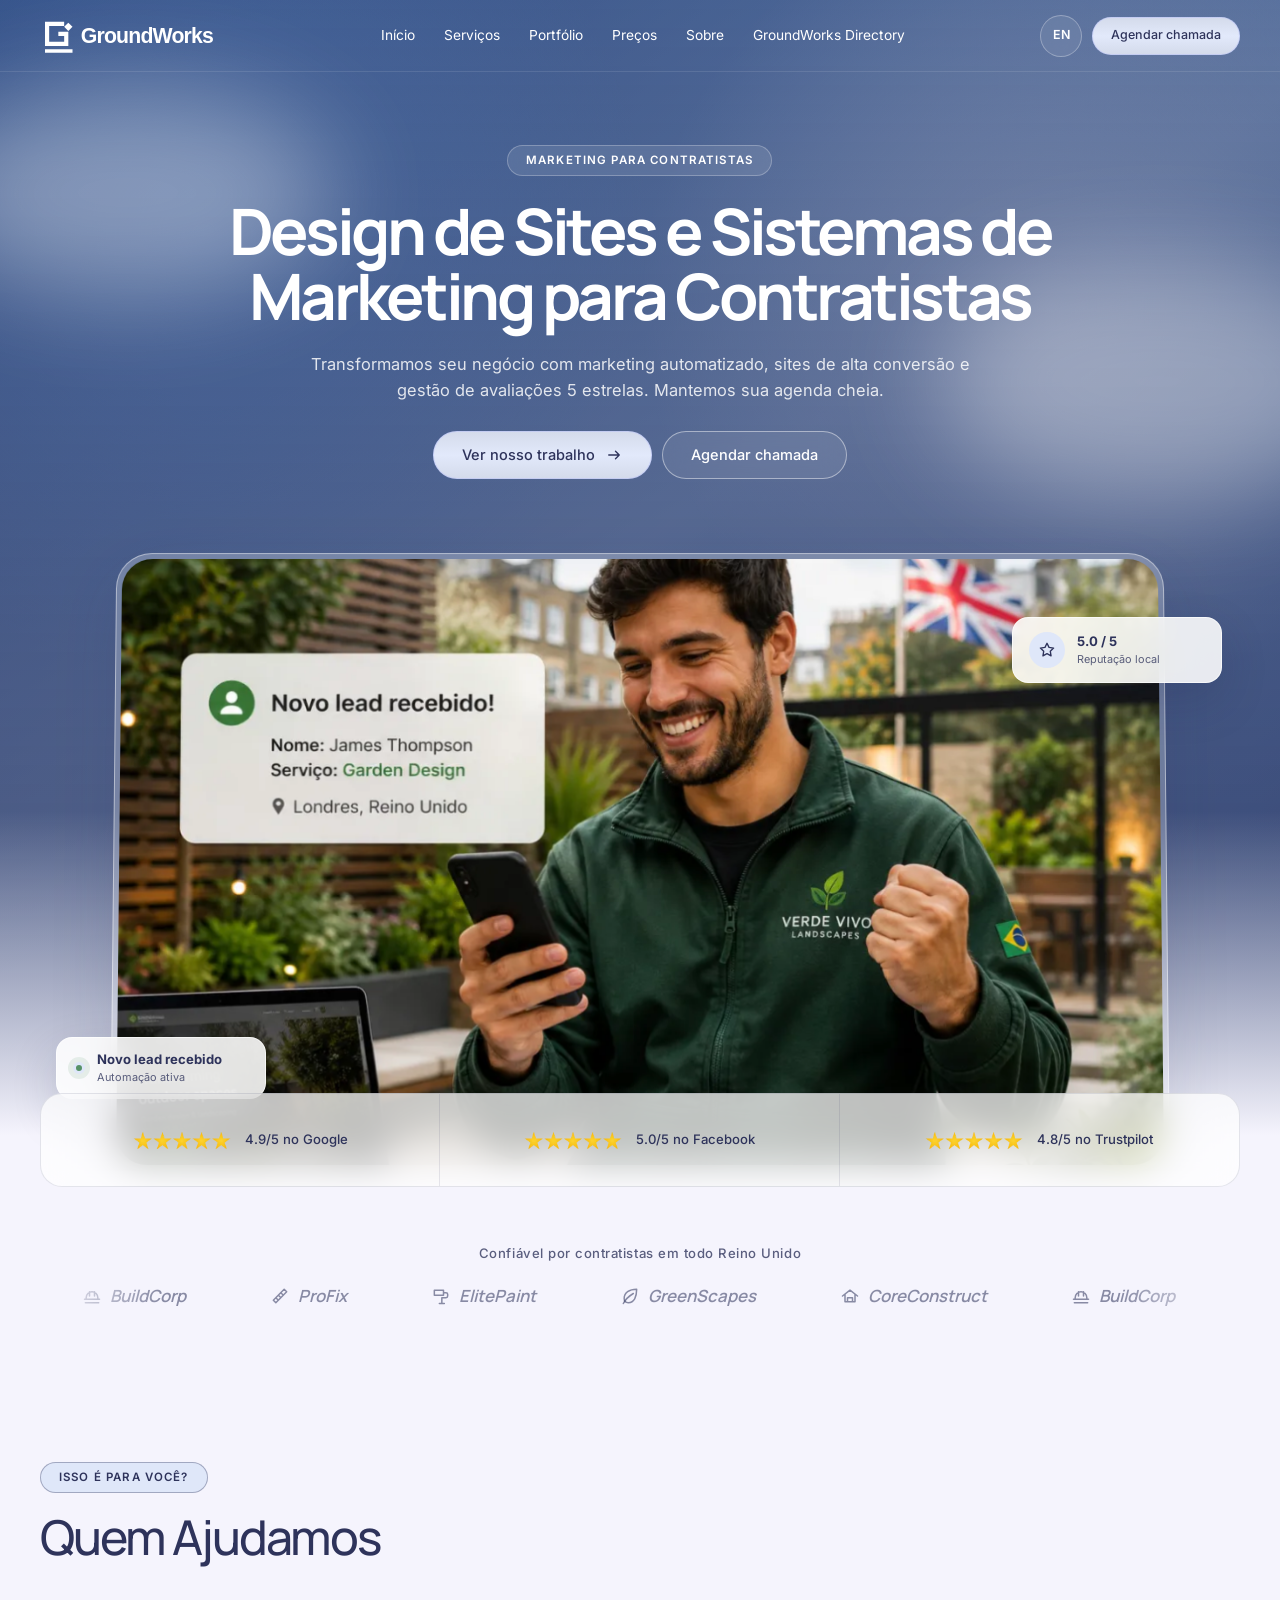
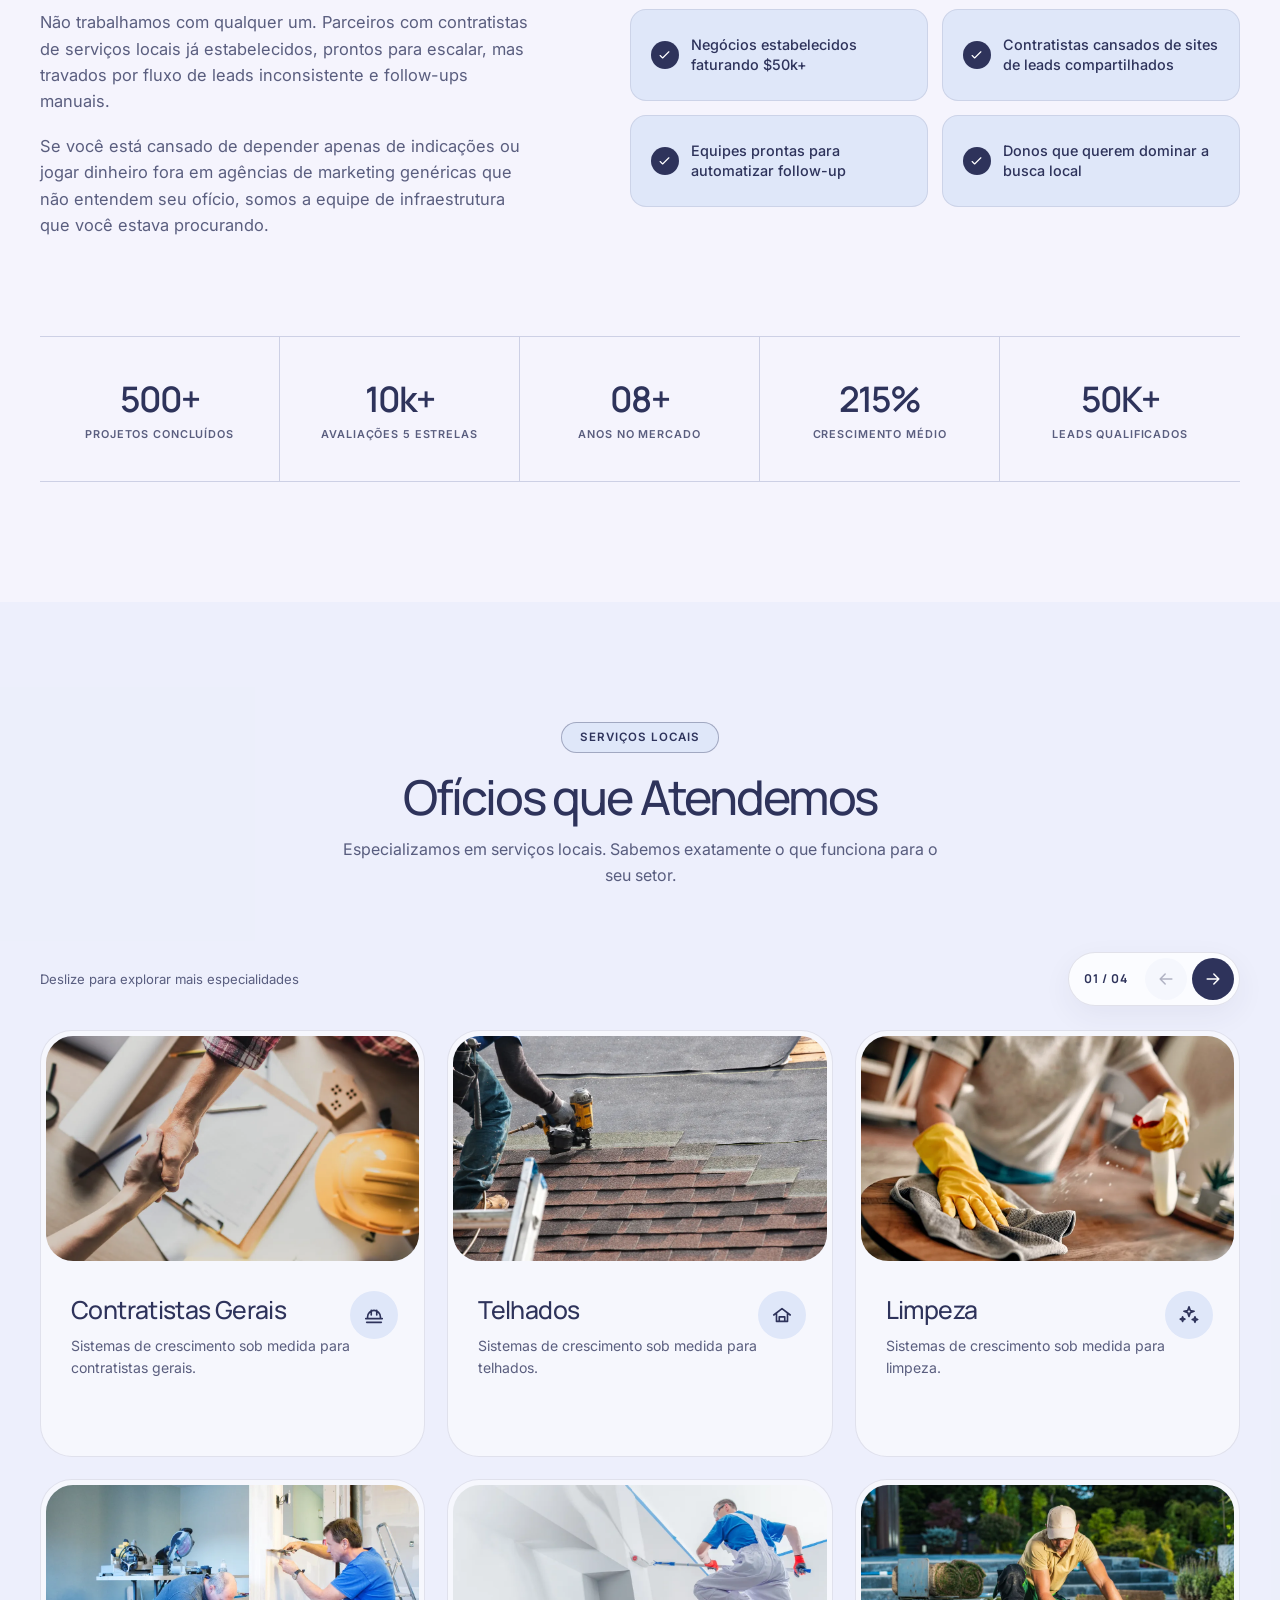
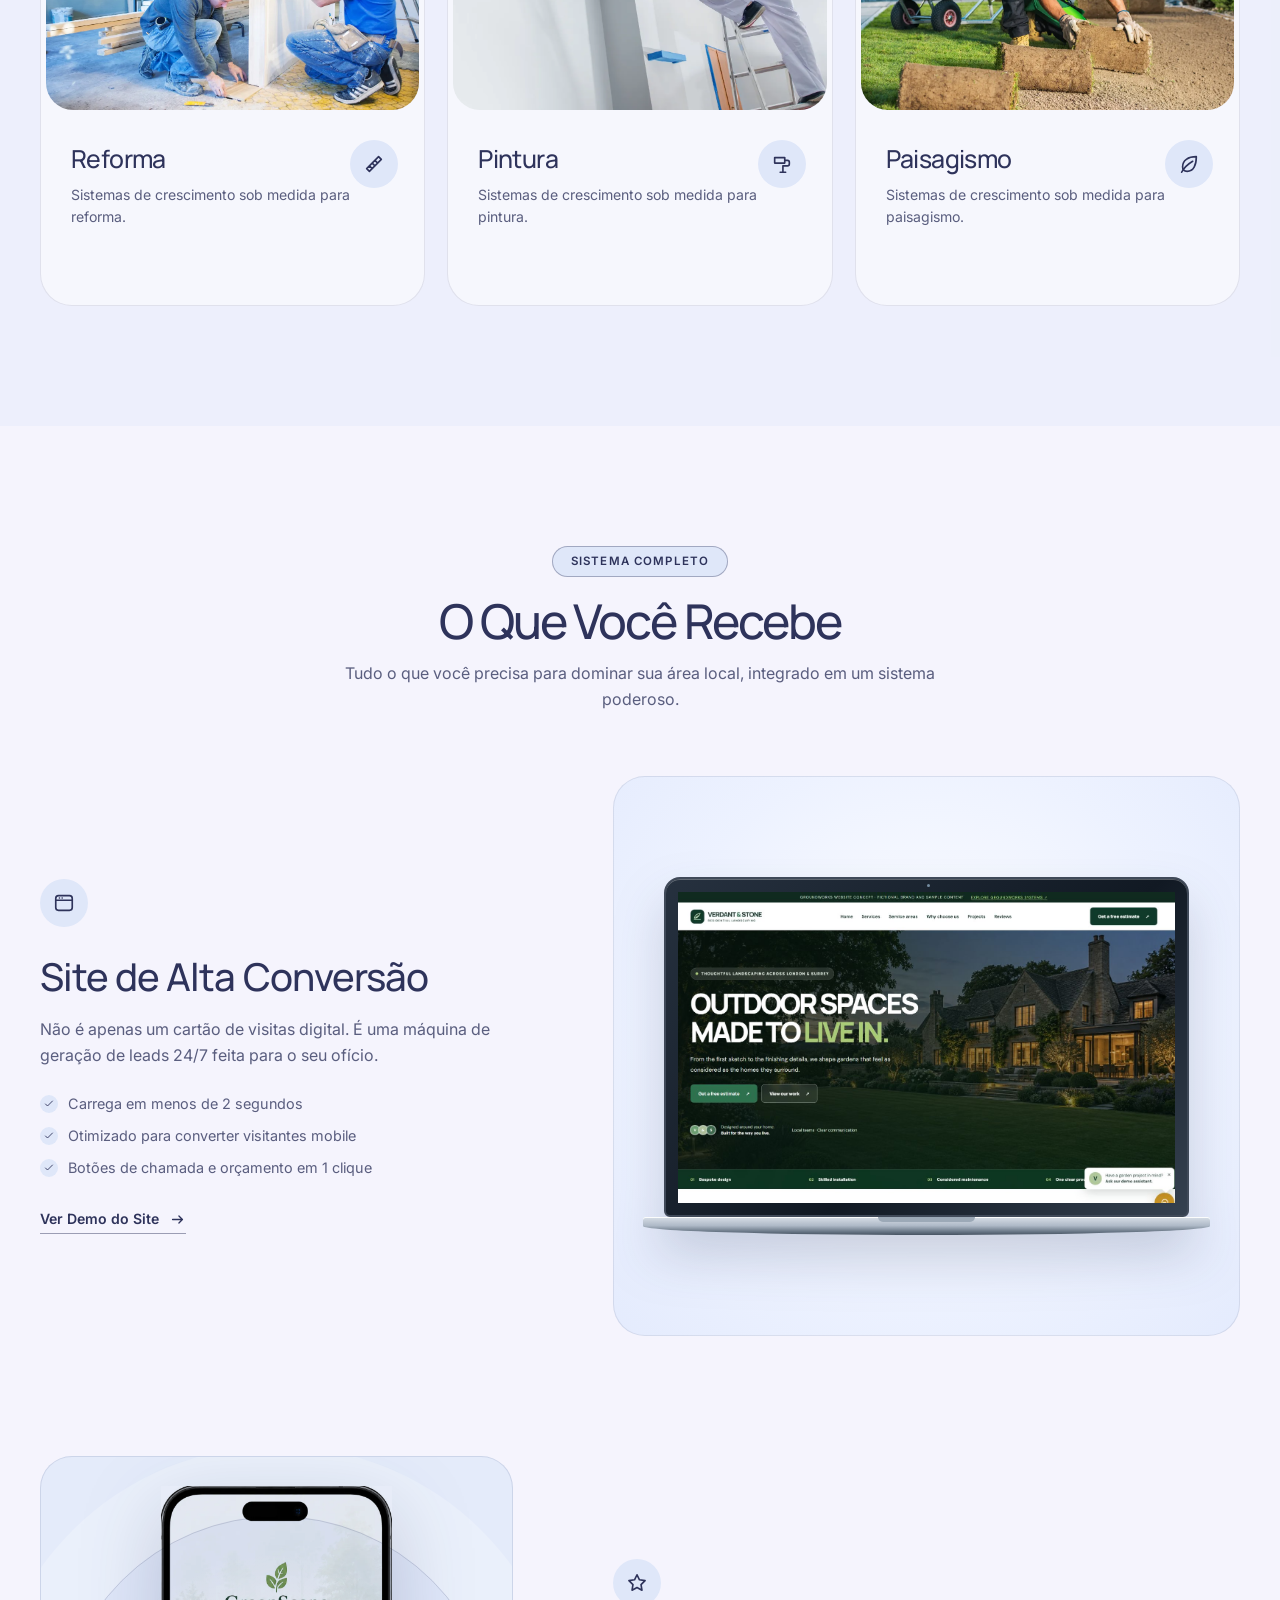
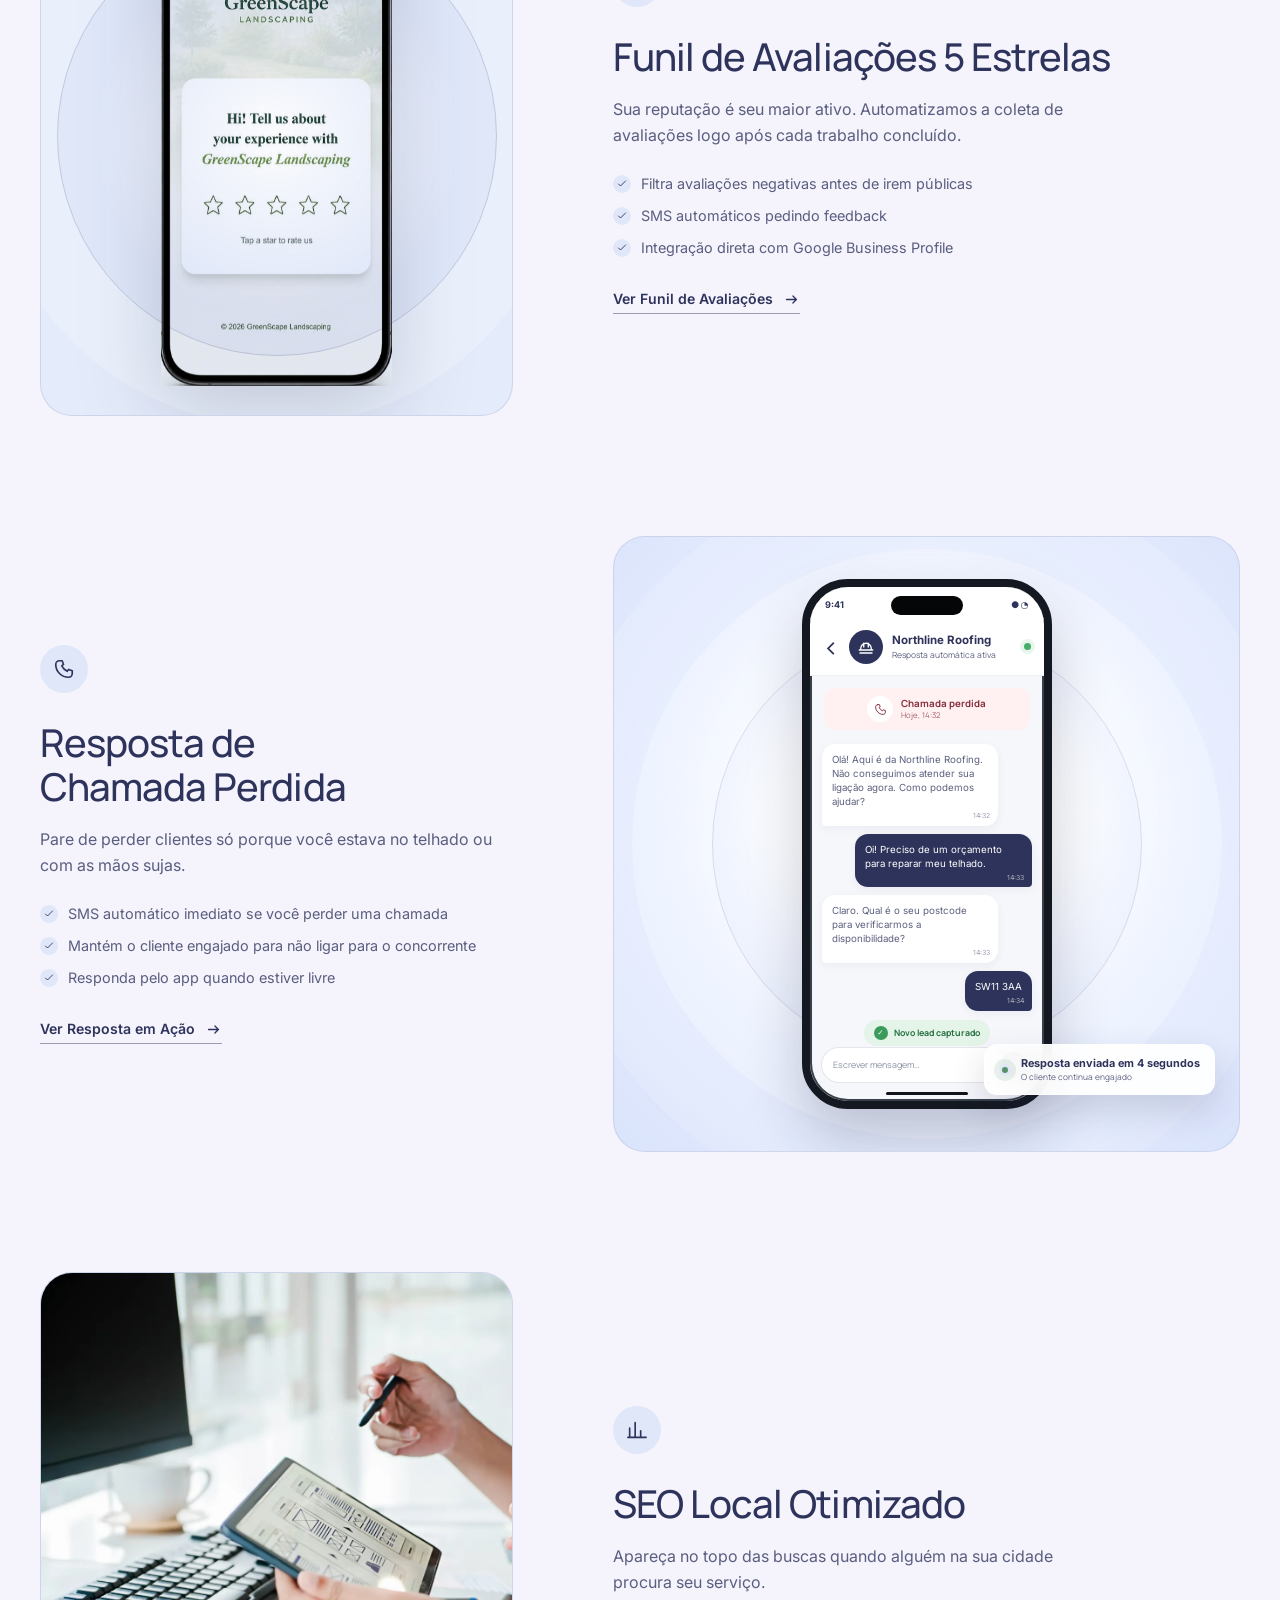
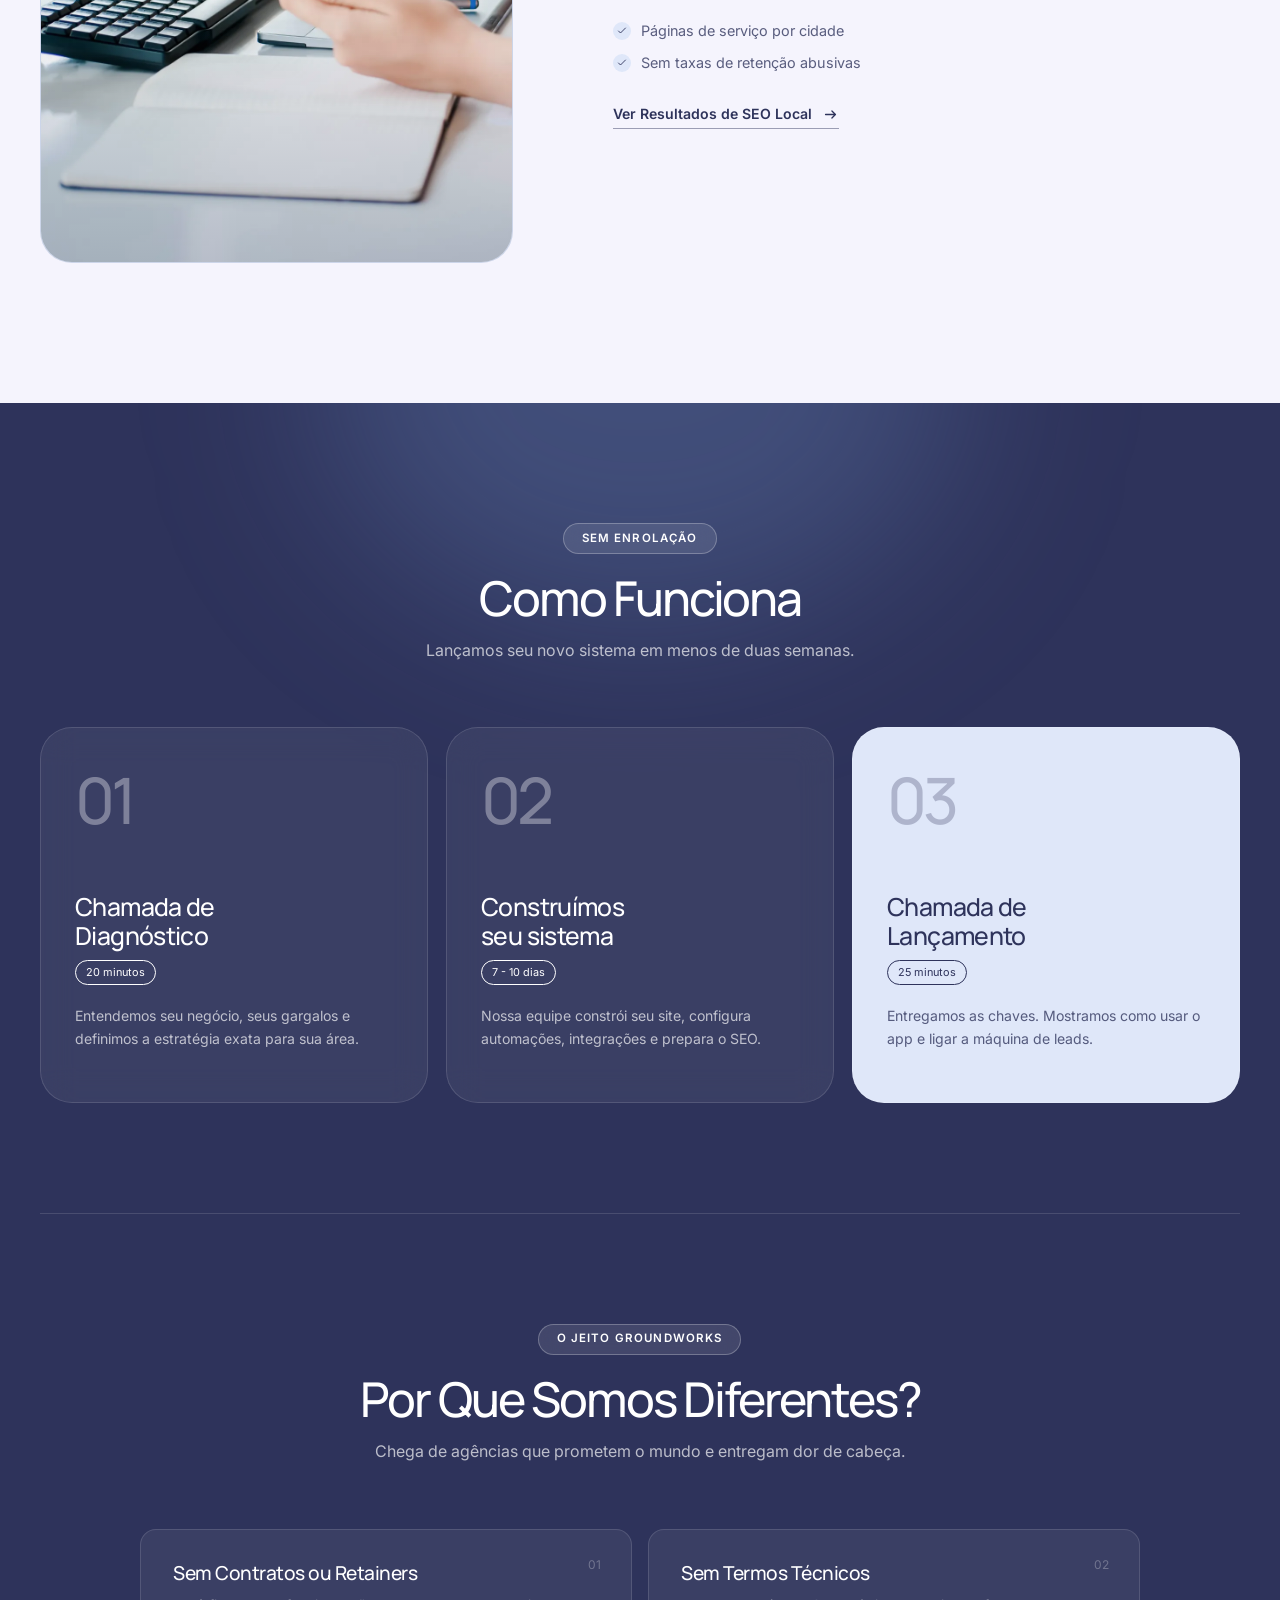
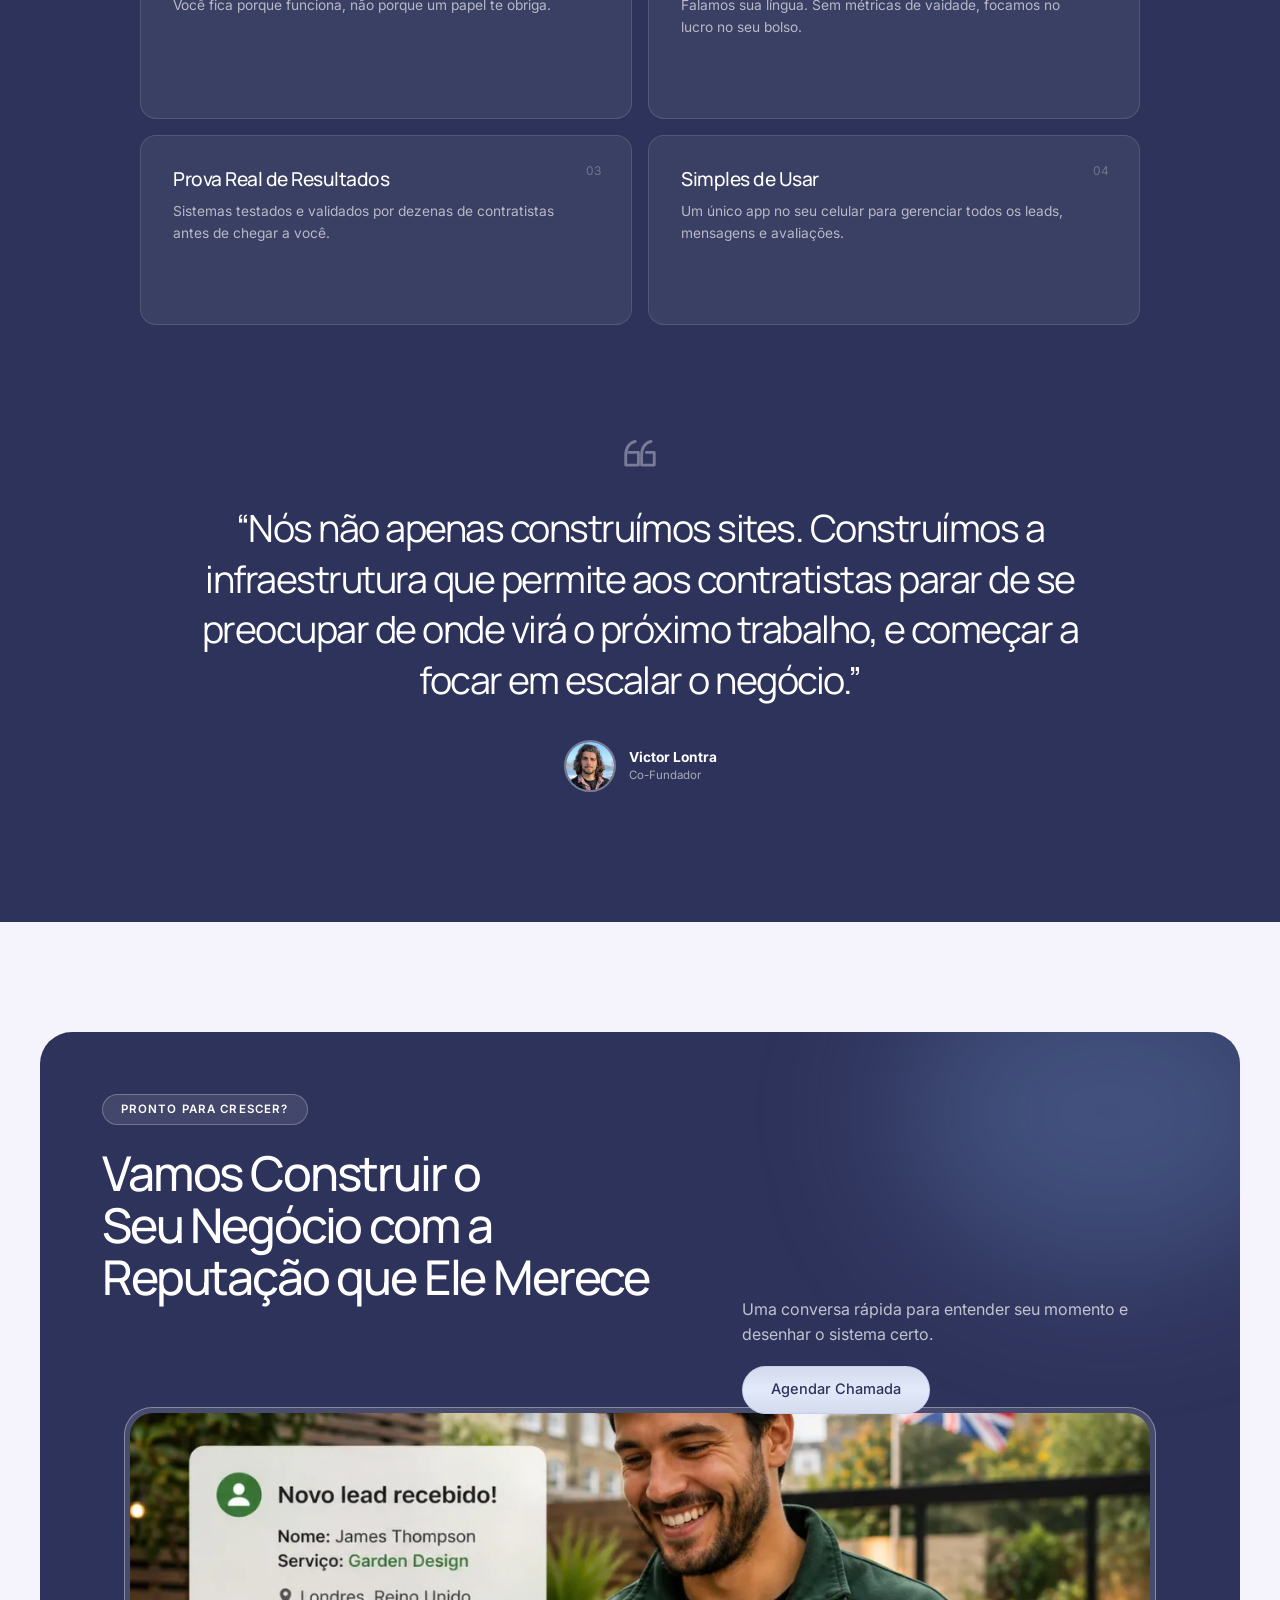
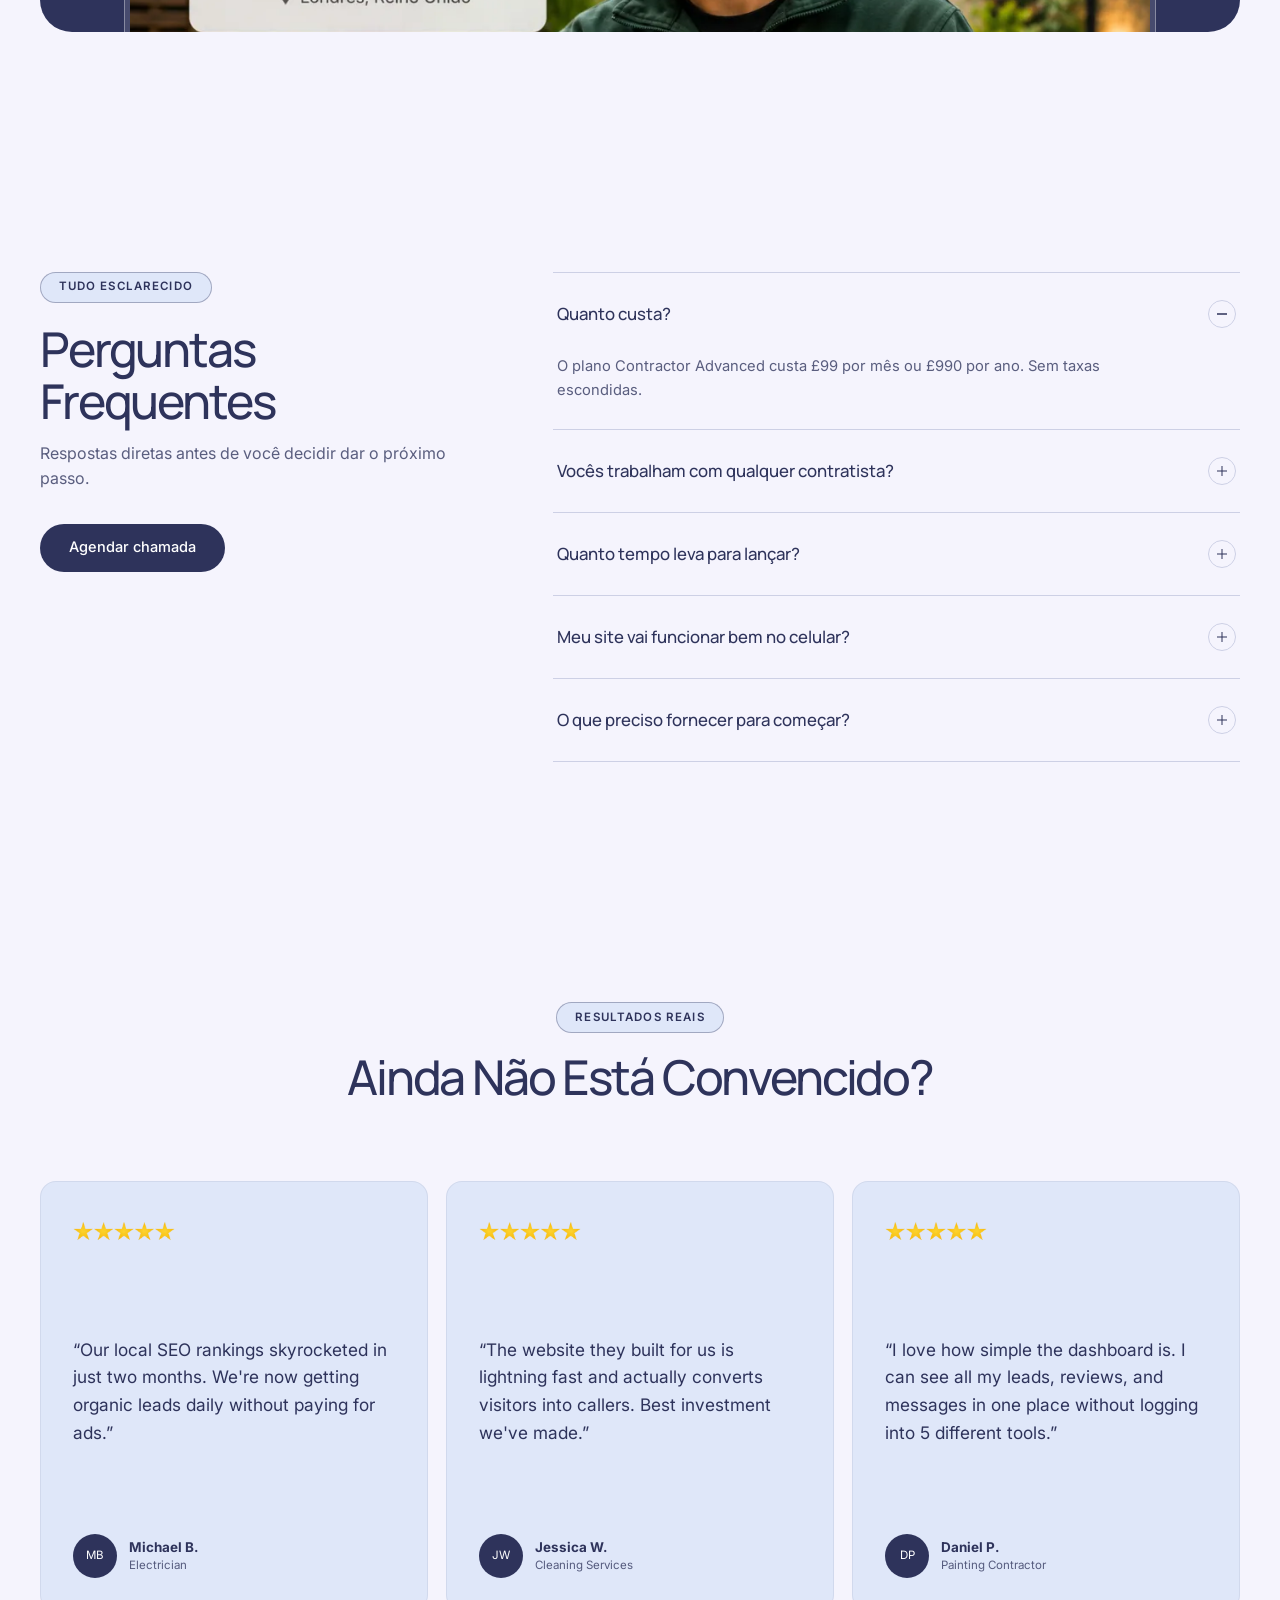
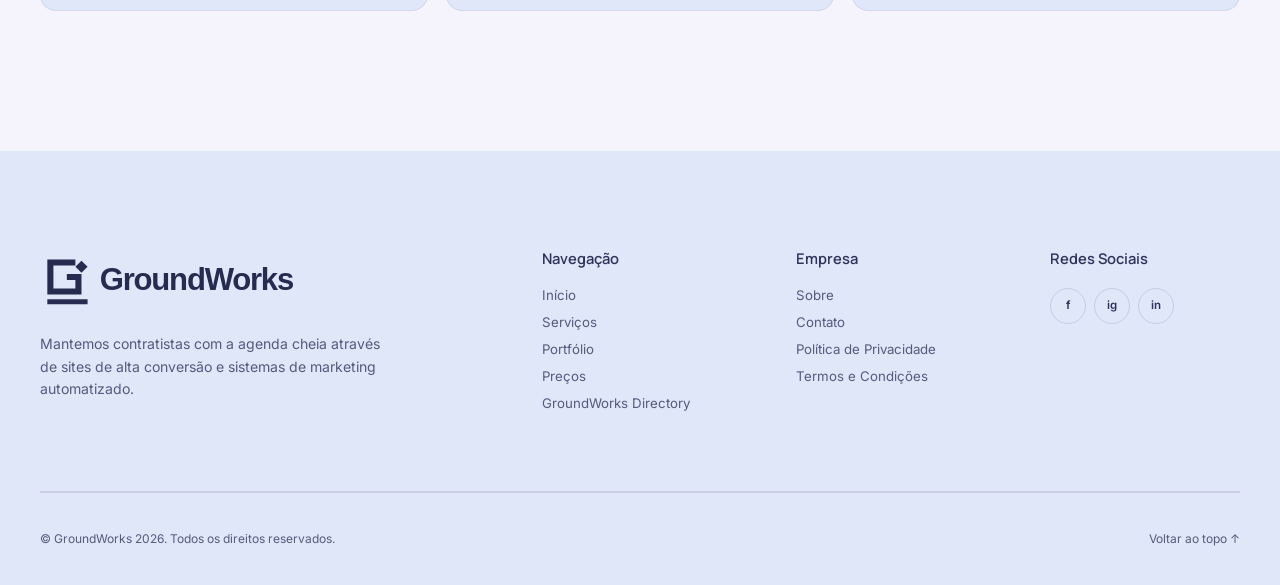
==== commit 5d39508d: "Match phone mockup proportions" ====
--- a/systems/index.html
+++ b/systems/index.html
@@ -15,7 +15,7 @@
       rel="stylesheet"
     />
     <link rel="icon" type="image/svg+xml" href="../assets/images/groundworks-favicon.svg" />
-    <link rel="stylesheet" href="styles.css?v=groundworks-phone-border-1" />
+    <link rel="stylesheet" href="styles.css?v=groundworks-phone-proportions-1" />
     <script src="script.js?v=groundworks-trades-3" defer></script>
     <script src="i18n.js?v=groundworks-textback-phone-1" defer></script>
   </head>
--- a/systems/styles.css
+++ b/systems/styles.css
@@ -1115,11 +1115,11 @@
 .textback-phone {
   position: relative;
   z-index: 2;
-  width: min(310px, 72%);
+  width: min(250px, 62%);
   height: 530px;
   overflow: hidden;
   border: 8px solid #141821;
-  border-radius: 42px;
+  border-radius: 46px;
   background: #f6f7fb;
   box-shadow: inset 0 0 0 2px #39404a, 0 28px 55px rgba(30,39,73,.24);
   color: var(--ink);
@@ -1956,7 +1956,7 @@
   .feature-media-phone > img { min-height: 0; height: 320px; max-width: 76%; }
   .media-ring { width: 270px; height: 270px; box-shadow: 0 0 0 45px rgba(255,255,255,.2), 0 0 0 90px rgba(255,255,255,.12); }
   .feature-media-textback { min-height: 570px; padding: 24px 12px; }
-  .textback-phone { width: min(286px, 88%); height: 505px; }
+  .textback-phone { width: min(242px, 76%); height: 510px; border-radius: 44px; }
   .textback-glow { width: 300px; height: 300px; }
   .textback-floating-card { right: 10px; bottom: 34px; padding: 10px 11px; }
   .textback-floating-card strong { font-size: .59rem; }
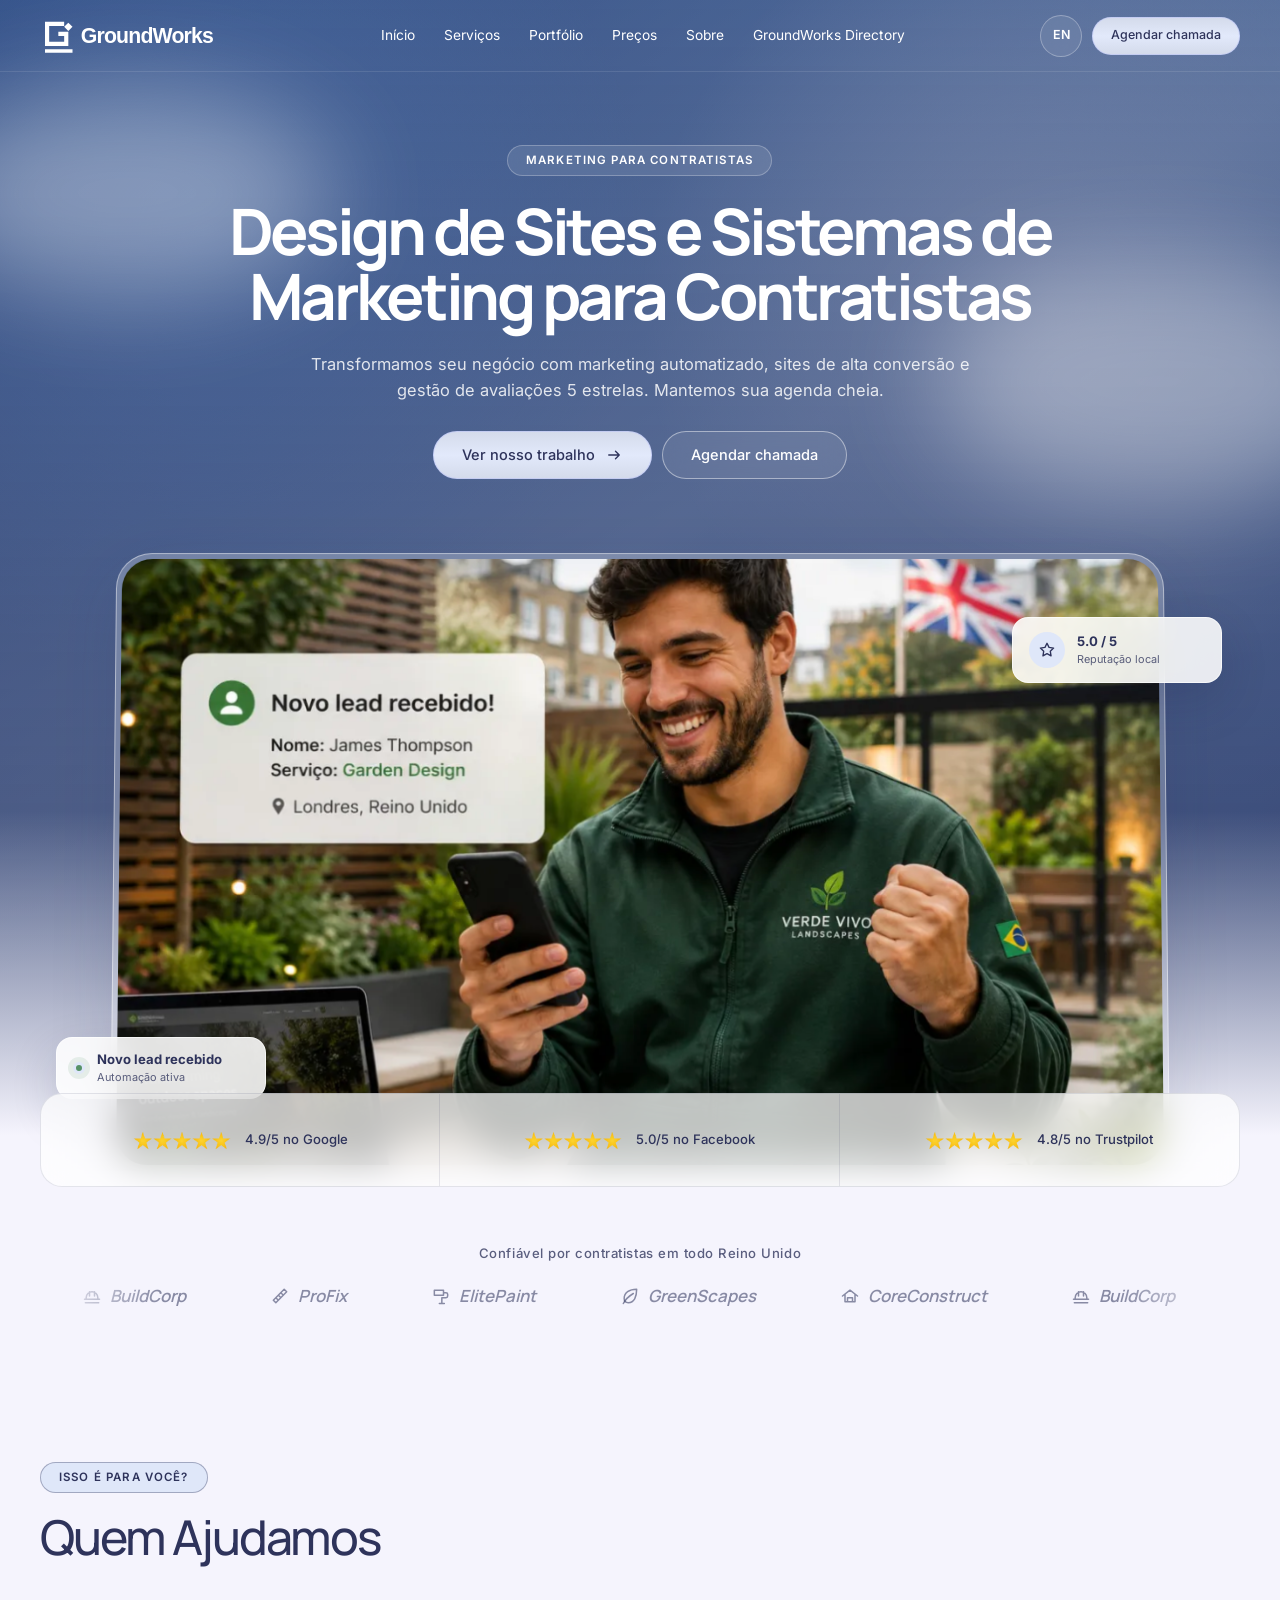
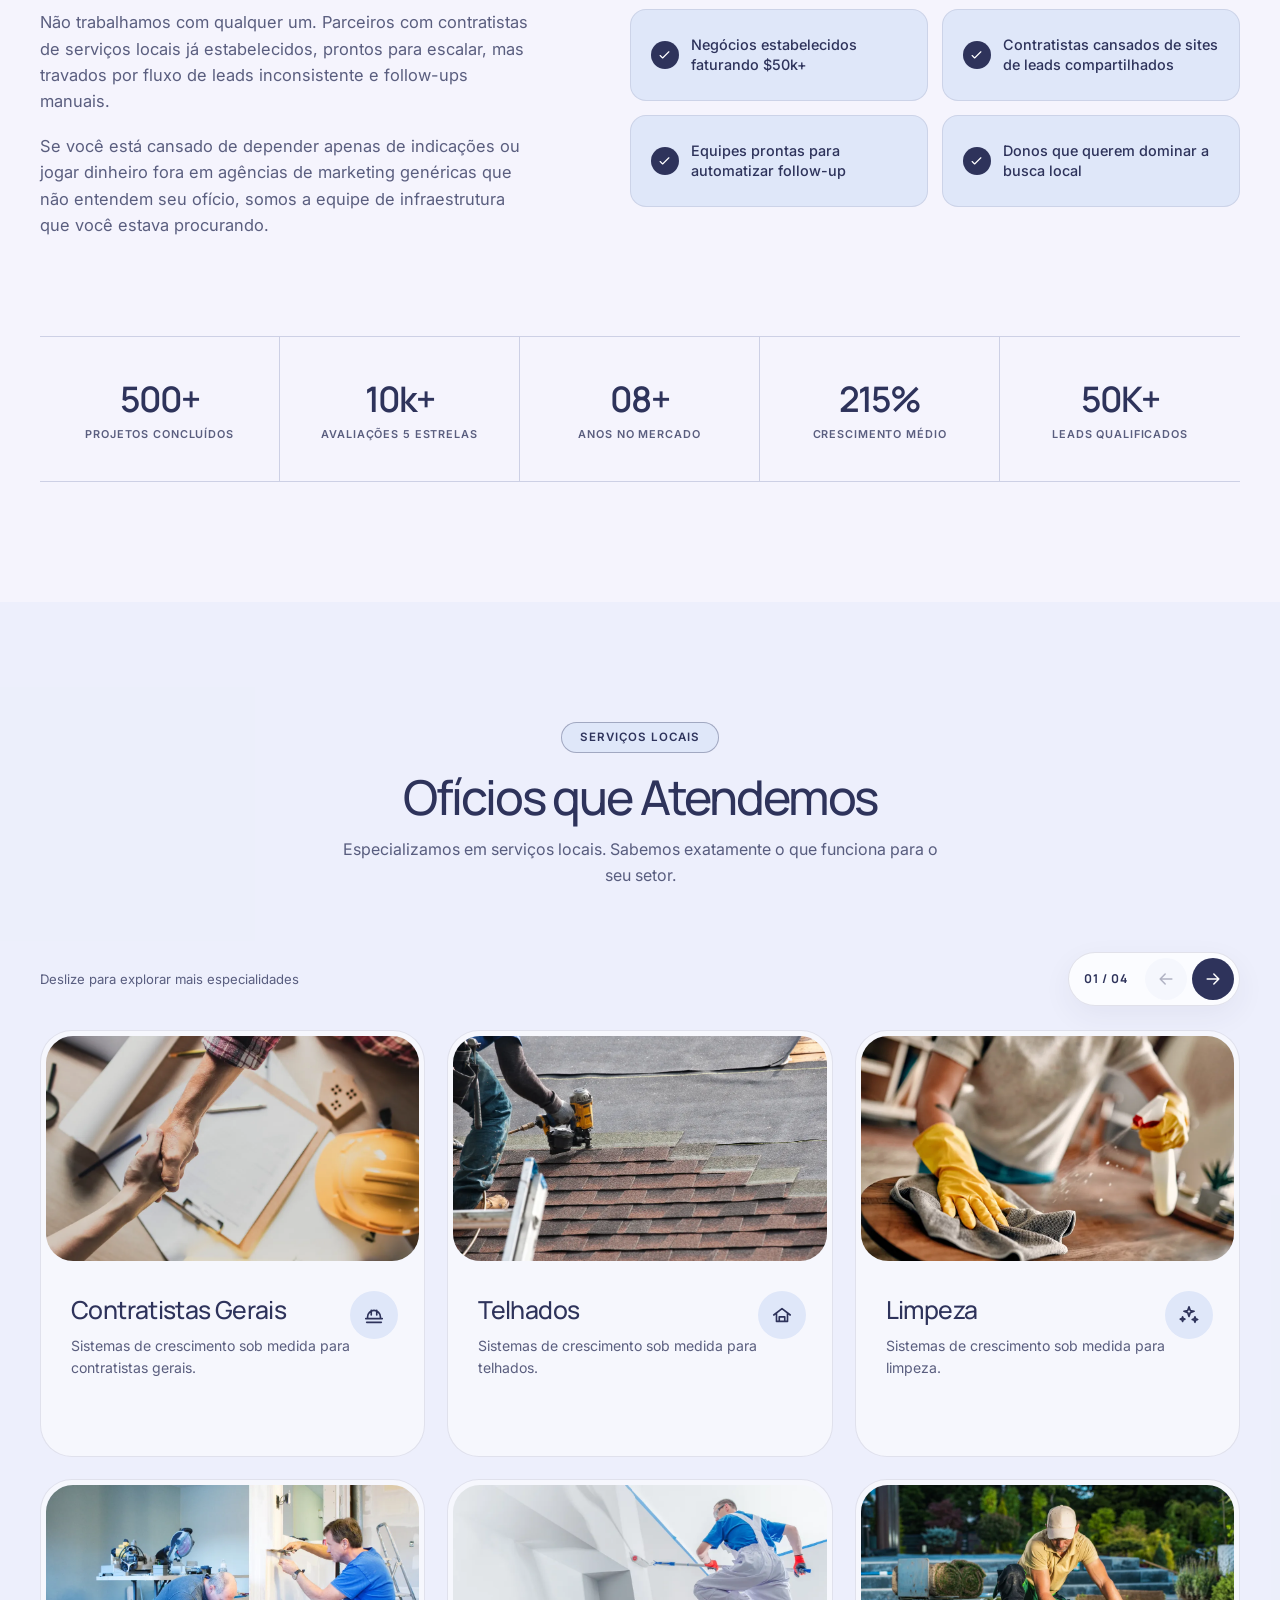
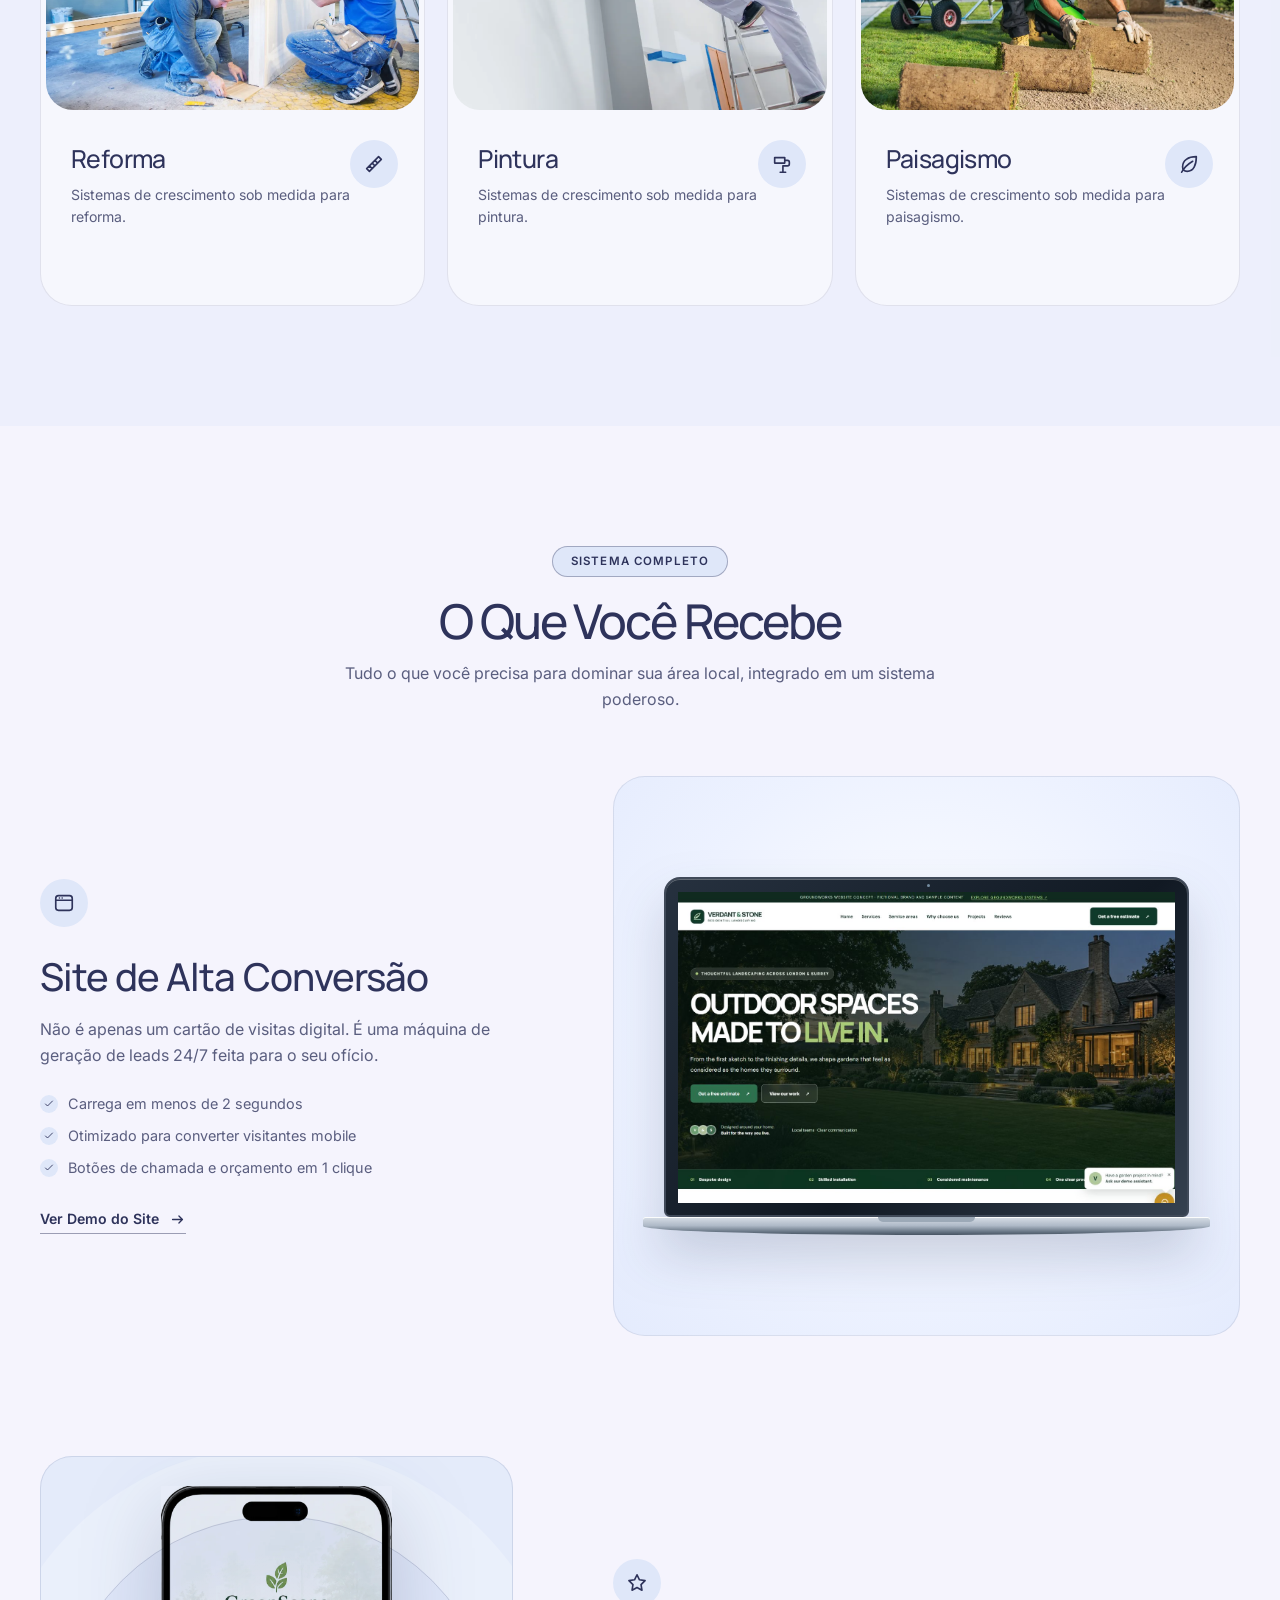
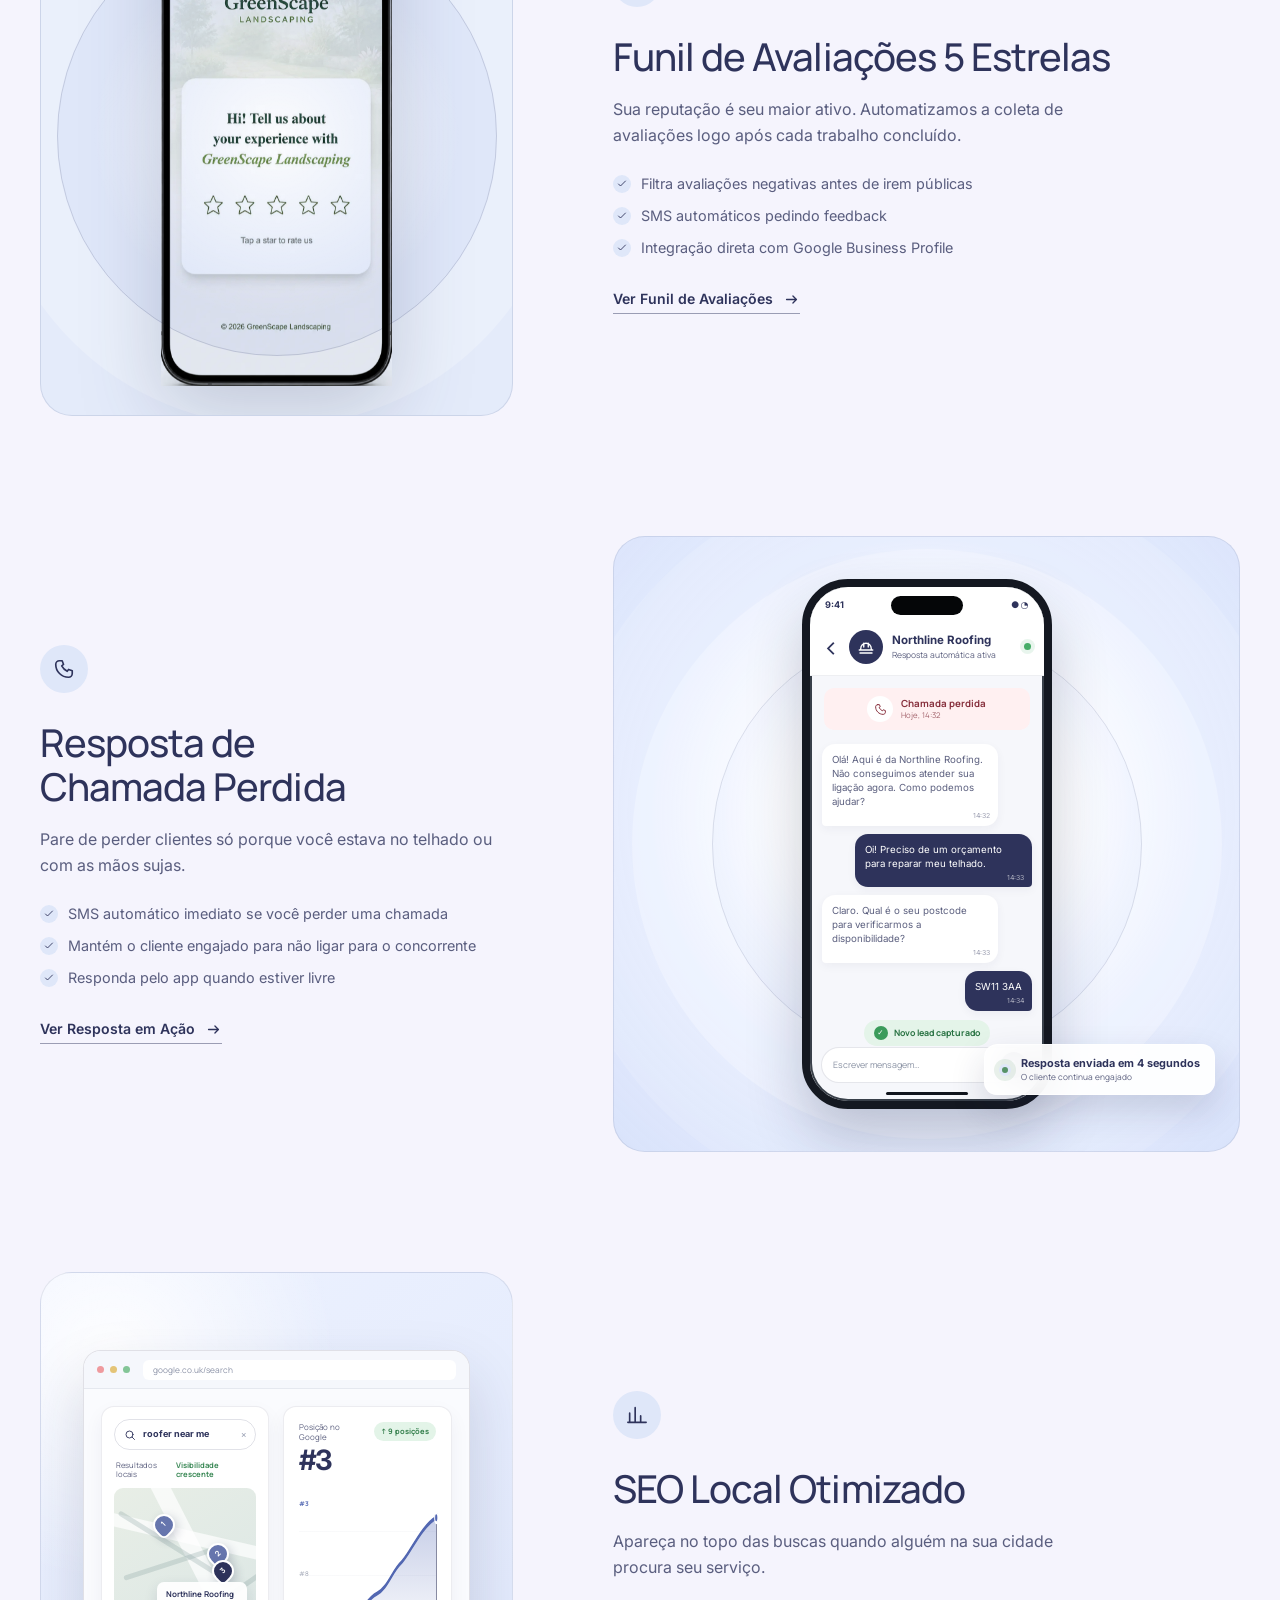
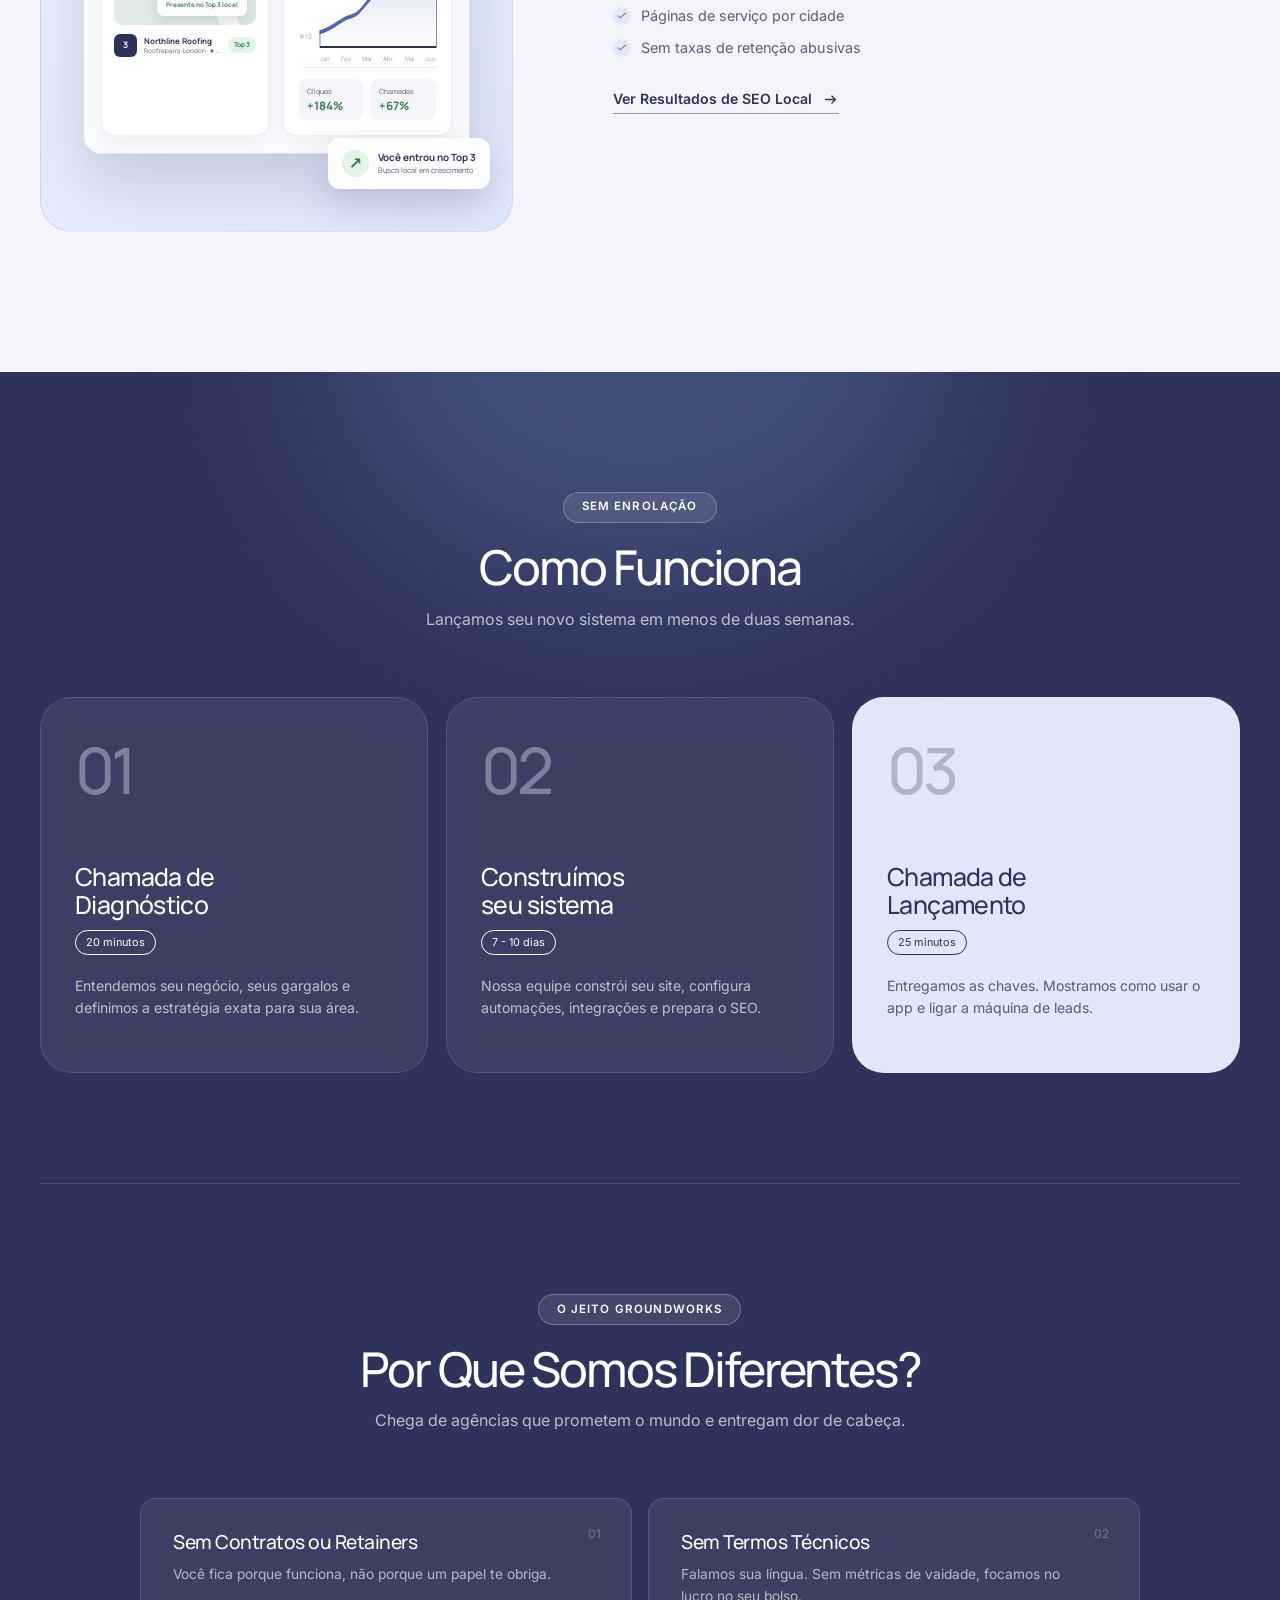
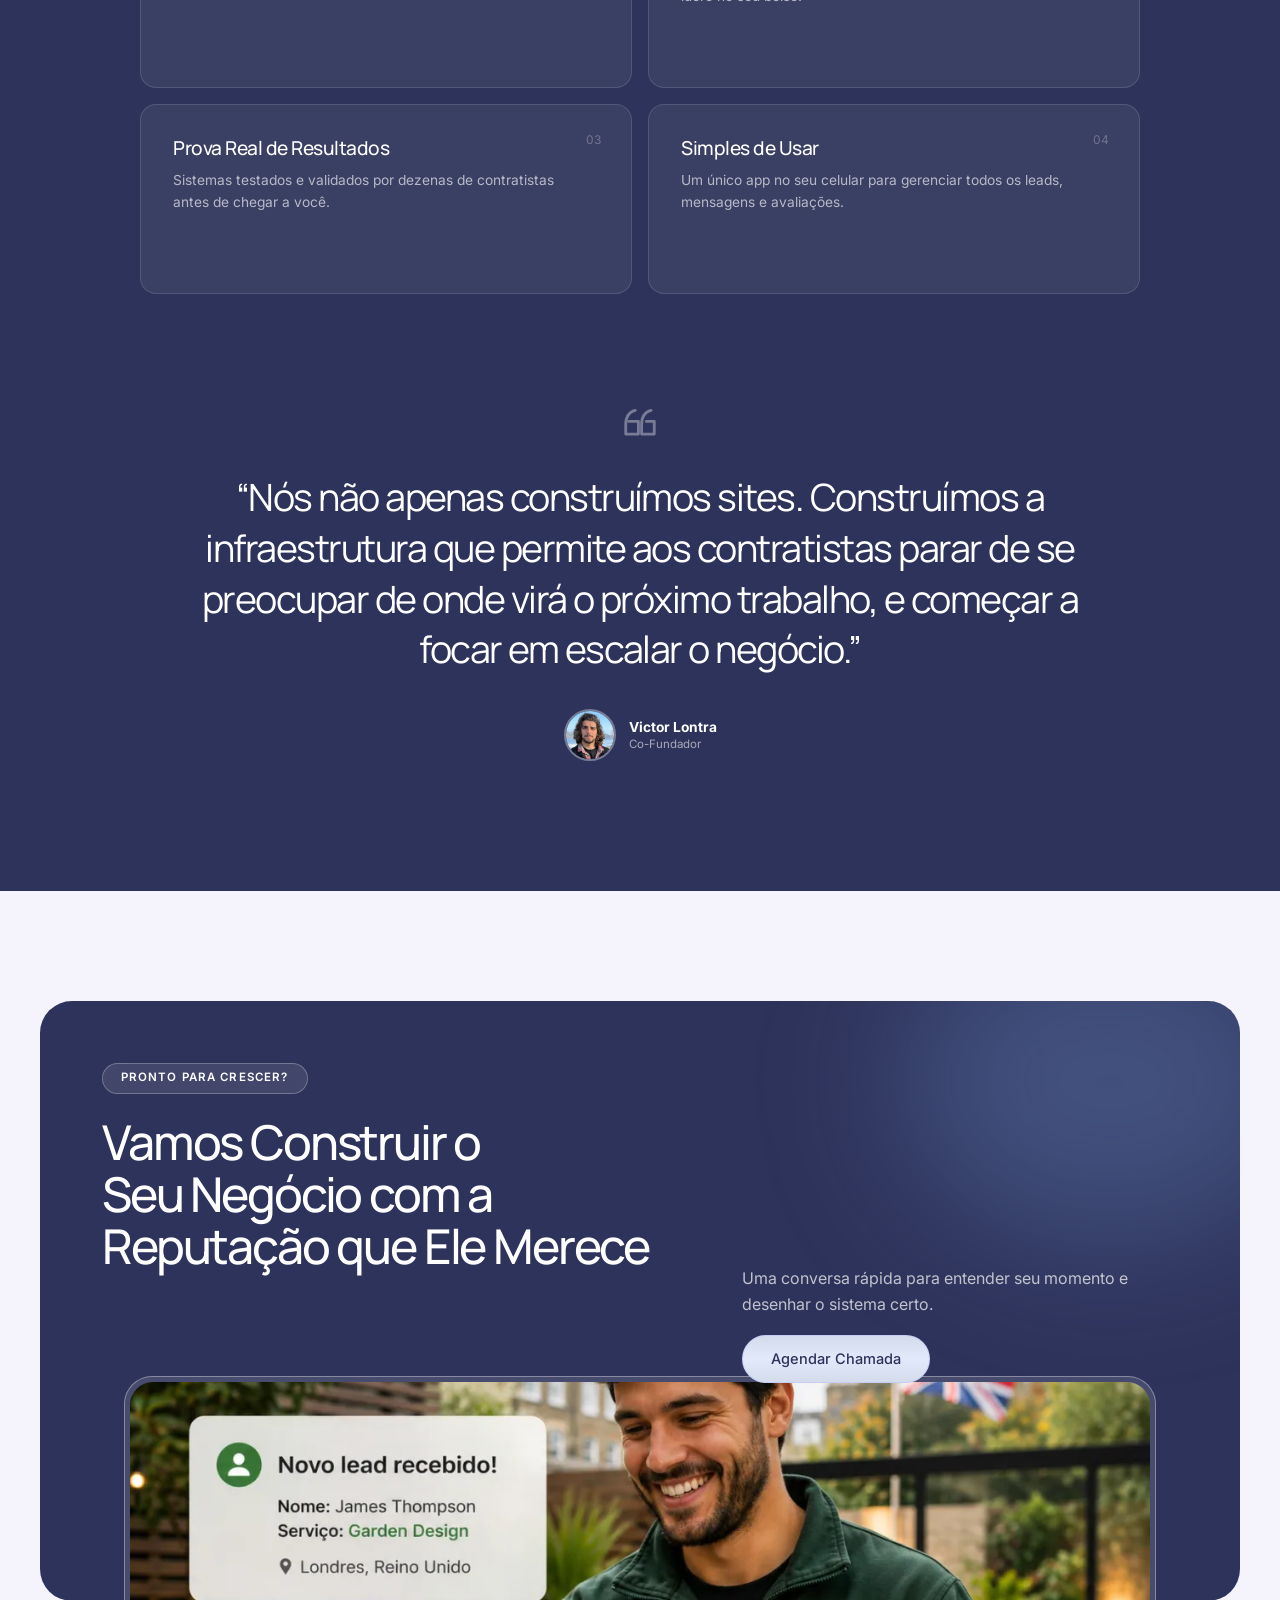
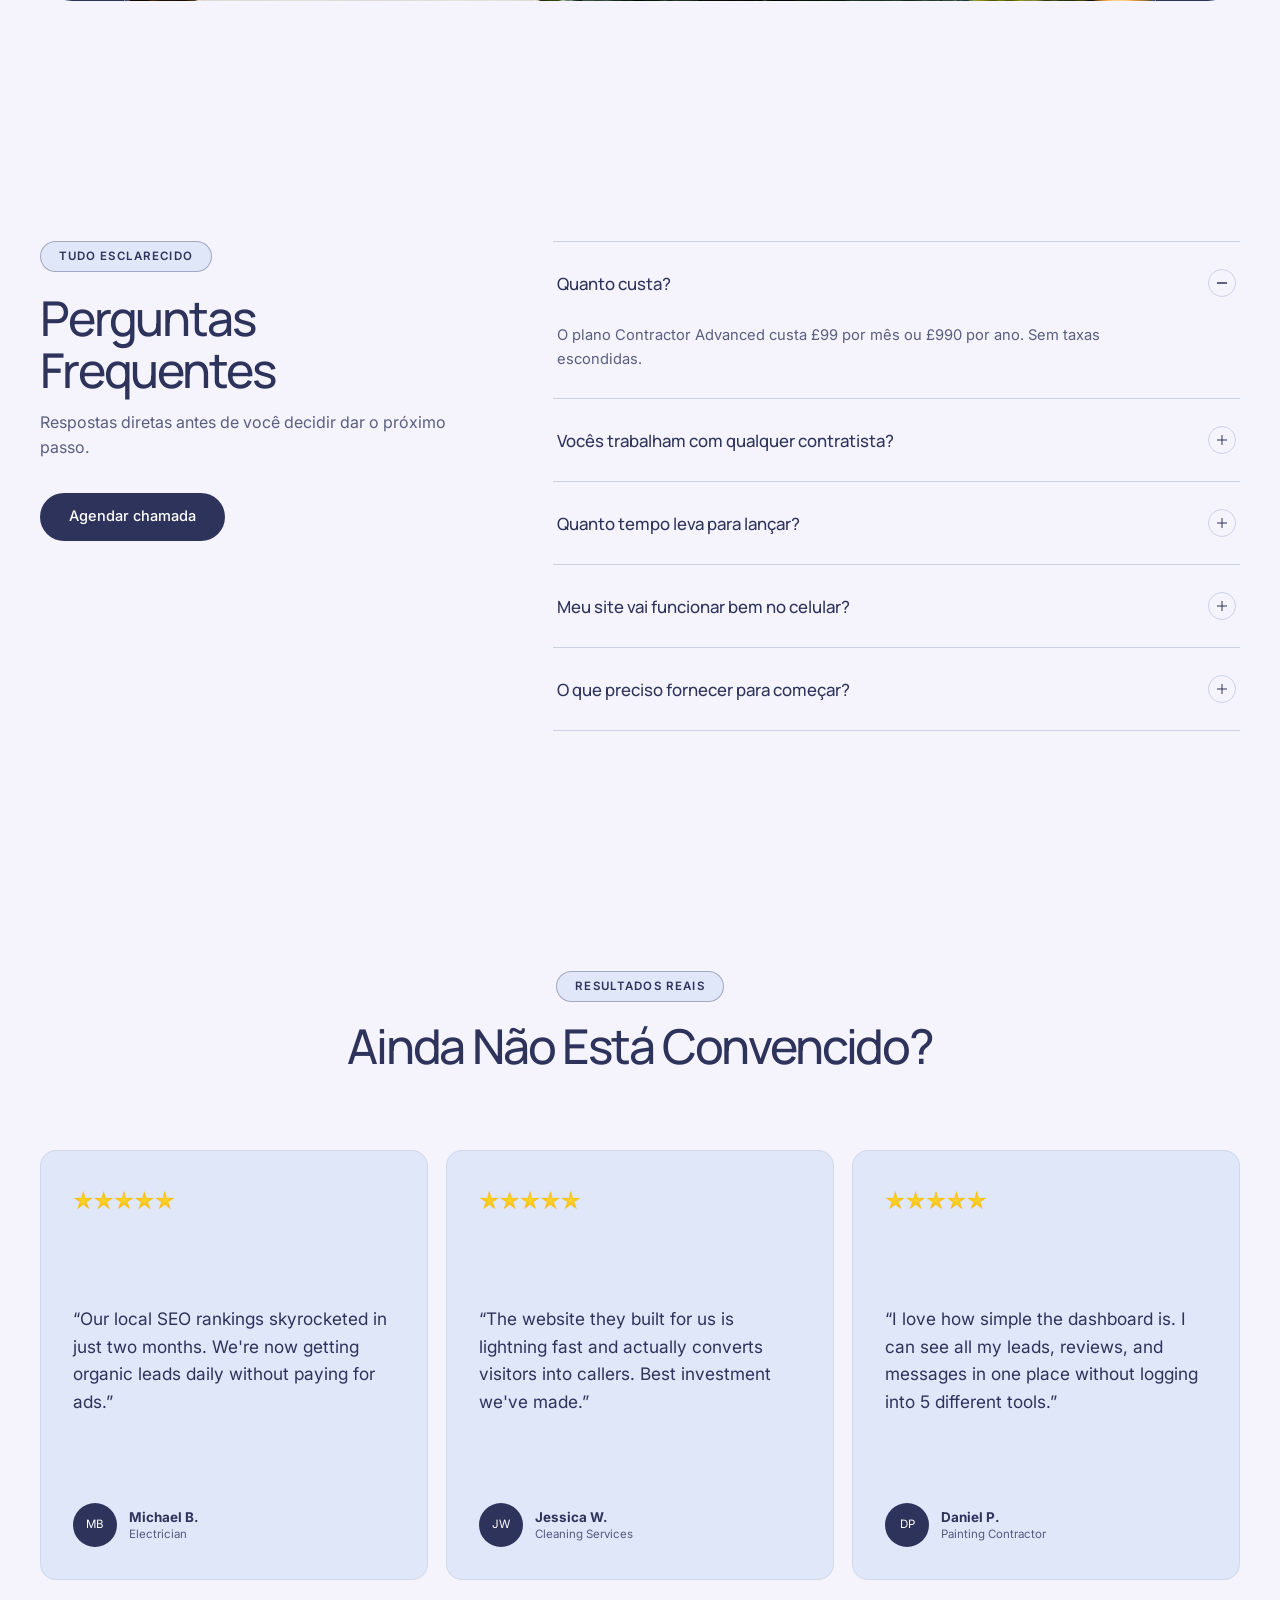
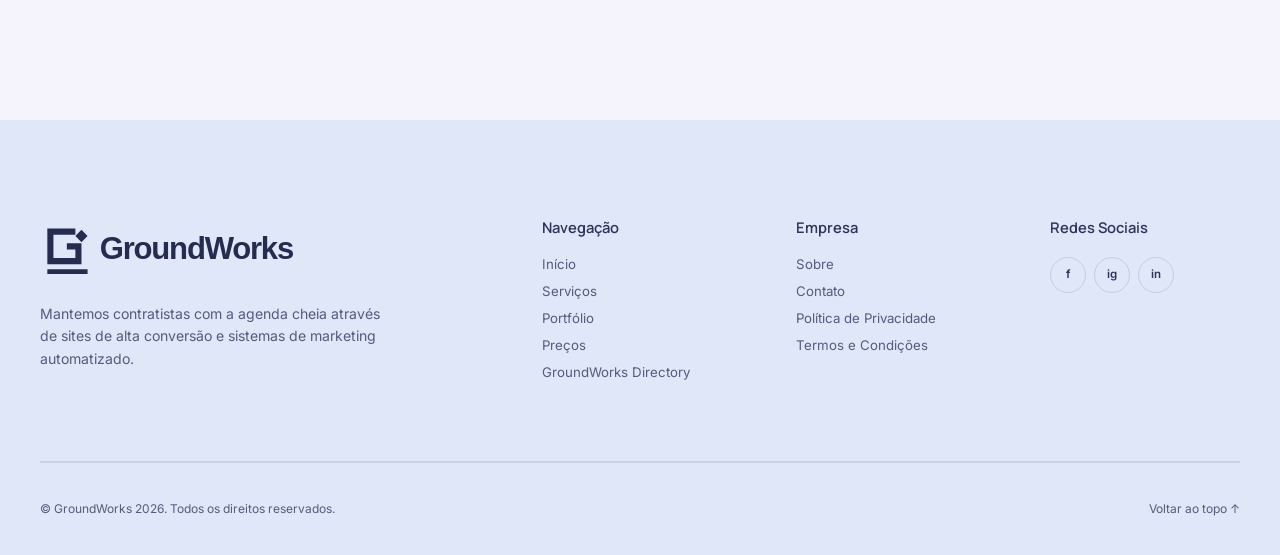
==== commit 755ce575: "Replace local SEO image with ranking dashboard" ====
--- a/systems/index.html
+++ b/systems/index.html
@@ -15,7 +15,7 @@
       rel="stylesheet"
     />
     <link rel="icon" type="image/svg+xml" href="../assets/images/groundworks-favicon.svg" />
-    <link rel="stylesheet" href="styles.css?v=groundworks-phone-proportions-1" />
+    <link rel="stylesheet" href="styles.css?v=groundworks-seo-visual-1" />
     <script src="script.js?v=groundworks-trades-3" defer></script>
     <script src="i18n.js?v=groundworks-textback-phone-1" defer></script>
   </head>
@@ -41,6 +41,10 @@
       </symbol>
       <symbol id="icon-chart" viewBox="0 0 24 24">
         <path d="M4 20V10M10 20V4M16 20v-7M22 20H2" />
+      </symbol>
+      <symbol id="icon-search" viewBox="0 0 24 24">
+        <circle cx="11" cy="11" r="7" />
+        <path d="m16 16 5 5" />
       </symbol>
       <symbol id="icon-hardhat" viewBox="0 0 24 24">
         <path d="M3 16h18M5 16v-2a7 7 0 0 1 14 0v2M9 7v5M15 7v5M4 20h16" />
@@ -385,8 +389,32 @@
                 </ul>
                 <a class="text-link" href="#contato">Ver Resultados de SEO Local <svg><use href="#icon-arrow"></use></svg></a>
               </div>
-              <div class="feature-media">
-                <img src="../assets/images/local-seo.webp" alt="Planejamento de páginas para SEO local" loading="lazy" />
+              <div class="feature-media feature-media-seo">
+                <div class="seo-dashboard" role="img" aria-label="Painel ilustrativo mostrando evolução de posicionamento local no Google">
+                  <div class="seo-browser-bar" aria-hidden="true"><span></span><span></span><span></span><div>google.co.uk/search</div></div>
+                  <div class="seo-dashboard-body">
+                    <div class="seo-search-card">
+                      <div class="seo-search-input"><svg aria-hidden="true"><use href="#icon-search"></use></svg><strong>roofer near me</strong><span>×</span></div>
+                      <div class="seo-search-meta"><span>Resultados locais</span><b>Visibilidade crescente</b></div>
+                      <div class="seo-map">
+                        <span class="seo-street street-a"></span><span class="seo-street street-b"></span><span class="seo-street street-c"></span>
+                        <span class="seo-pin pin-a">1</span><span class="seo-pin pin-b">2</span><span class="seo-pin pin-c">3</span>
+                        <div class="seo-map-label"><strong>Northline Roofing</strong><small>Presente no Top 3 local</small></div>
+                      </div>
+                      <div class="seo-result"><span class="seo-result-rank">3</span><div><strong>Northline Roofing</strong><small>Roof repairs · London · ★ 4.9</small></div><b>Top 3</b></div>
+                    </div>
+                    <div class="seo-growth-card">
+                      <div class="seo-growth-head"><div><span>Posição no Google</span><strong>#3</strong></div><span class="seo-growth-pill">↑ 9 posições</span></div>
+                      <div class="seo-chart">
+                        <span class="chart-line line-12">#12</span><span class="chart-line line-8">#8</span><span class="chart-line line-3">#3</span>
+                        <svg viewBox="0 0 360 150" preserveAspectRatio="none" aria-hidden="true"><defs><linearGradient id="seoArea" x1="0" y1="0" x2="0" y2="1"><stop offset="0" stop-color="#4f66b5" stop-opacity=".32"/><stop offset="1" stop-color="#4f66b5" stop-opacity="0"/></linearGradient></defs><path class="seo-area" d="M0 135 C50 130,64 121,96 119 S144 101,176 96 S224 73,250 65 S315 27,360 19 L360 150 L0 150Z"/><path class="seo-path" d="M0 135 C50 130,64 121,96 119 S144 101,176 96 S224 73,250 65 S315 27,360 19"/><circle cx="360" cy="19" r="5"/></svg>
+                        <div class="seo-chart-months"><span>Jan</span><span>Fev</span><span>Mar</span><span>Abr</span><span>Mai</span><span>Jun</span></div>
+                      </div>
+                      <div class="seo-metrics"><div><span>Cliques</span><strong>+184%</strong></div><div><span>Chamadas</span><strong>+67%</strong></div></div>
+                    </div>
+                  </div>
+                </div>
+                <div class="seo-floating-badge"><span>↗</span><div><strong>Você entrou no Top 3</strong><small>Busca local em crescimento</small></div></div>
               </div>
             </article>
           </div>
--- a/systems/styles.css
+++ b/systems/styles.css
@@ -1181,6 +1181,72 @@
 .textback-floating-card strong { font-family: var(--font-body); font-size: .68rem; }
 .textback-floating-card small { margin-top: 2px; color: var(--ink-muted); font-size: .52rem; }
 
+.feature-media-seo {
+  isolation: isolate;
+  padding: 42px;
+  background:
+    radial-gradient(circle at 15% 15%, rgba(255,255,255,.96), transparent 36%),
+    linear-gradient(145deg, #edf2ff, #dfe7fb);
+}
+
+.feature-media-seo::after { display: none; }
+
+.seo-dashboard {
+  position: relative;
+  z-index: 2;
+  width: min(100%, 580px);
+  overflow: hidden;
+  border: 1px solid rgba(var(--ink-rgb),.15);
+  border-radius: 18px;
+  background: #fff;
+  box-shadow: 0 28px 60px rgba(35,43,79,.17);
+}
+
+.seo-browser-bar { display: flex; height: 38px; align-items: center; gap: 6px; padding: 0 13px; border-bottom: 1px solid rgba(var(--ink-rgb),.08); background: #f5f7fc; }
+.seo-browser-bar > span { width: 7px; height: 7px; border-radius: 50%; background: #bdc7dd; }
+.seo-browser-bar > span:first-child { background: #ef9a9e; }
+.seo-browser-bar > span:nth-child(2) { background: #e4c477; }
+.seo-browser-bar > span:nth-child(3) { background: #83c597; }
+.seo-browser-bar div { min-width: 0; flex: 1; margin-left: 7px; padding: 5px 10px; overflow: hidden; border-radius: 6px; background: #fff; color: #8a91a6; font-size: .52rem; text-overflow: ellipsis; white-space: nowrap; }
+
+.seo-dashboard-body { display: grid; grid-template-columns: .96fr 1.04fr; gap: 14px; padding: 17px; background: #fafbfe; }
+.seo-search-card,.seo-growth-card { border: 1px solid rgba(var(--ink-rgb),.09); border-radius: 13px; background: #fff; box-shadow: 0 8px 20px rgba(35,43,79,.05); }
+.seo-search-card { padding: 12px; }
+.seo-search-input { display: flex; height: 31px; align-items: center; gap: 7px; padding: 0 9px; border: 1px solid rgba(var(--ink-rgb),.14); border-radius: 99px; color: var(--ink); }
+.seo-search-input svg { width: 12px; height: 12px; fill: none; stroke: currentColor; }
+.seo-search-input strong { flex: 1; font-family: var(--font-body); font-size: .57rem; }
+.seo-search-input span { color: #959cb0; font-size: .7rem; }
+.seo-search-meta { display: flex; align-items: center; justify-content: space-between; margin: 11px 2px 8px; font-size: .48rem; }
+.seo-search-meta span { color: var(--ink-muted); }
+.seo-search-meta b { color: #3d8a58; }
+
+.seo-map { position: relative; height: 137px; overflow: hidden; border-radius: 9px; background: linear-gradient(145deg,#e8eee6,#dce7e5); }
+.seo-map::before,.seo-map::after { position: absolute; content: ""; background: rgba(255,255,255,.72); transform: rotate(-27deg); }
+.seo-map::before { top: -40px; left: 76px; width: 18px; height: 230px; }
+.seo-map::after { top: 52px; left: -20px; width: 270px; height: 13px; transform: rotate(13deg); }
+.seo-street { position: absolute; z-index: 1; height: 5px; border-radius: 99px; background: rgba(135,157,158,.28); transform-origin: left; }
+.street-a { top: 22px; left: 5px; width: 120px; transform: rotate(32deg); }.street-b { top: 116px; left: 100px; width: 155px; transform: rotate(-35deg); }.street-c { top: 88px; left: 10px; width: 100px; transform: rotate(-18deg); }
+.seo-pin { position: absolute; z-index: 3; display: grid; width: 22px; height: 22px; place-items: center; border: 2px solid #fff; border-radius: 50% 50% 50% 6px; background: #6675ad; box-shadow: 0 4px 10px rgba(35,43,79,.2); color: #fff; font-size: .48rem; font-weight: 700; transform: rotate(-45deg); }
+.seo-pin::first-line { transform: rotate(45deg); }.pin-a { top: 26px; left: 39px; }.pin-b { top: 55px; right: 27px; }.pin-c { top: 72px; left: 98px; background: var(--ink); }
+.seo-map-label { position: absolute; z-index: 4; right: 9px; bottom: 9px; display: flex; flex-direction: column; padding: 7px 9px; border-radius: 7px; background: rgba(255,255,255,.93); box-shadow: 0 5px 14px rgba(35,43,79,.12); }
+.seo-map-label strong { font-size: .5rem; }.seo-map-label small { margin-top: 2px; color: #3d8a58; font-size: .4rem; font-weight: 700; }
+.seo-result { display: flex; align-items: center; gap: 7px; margin-top: 9px; }
+.seo-result-rank { display: grid; width: 23px; height: 23px; place-items: center; flex: none; border-radius: 6px; background: var(--ink); color: #fff; font-size: .55rem; font-weight: 700; }
+.seo-result div { display: flex; min-width: 0; flex: 1; flex-direction: column; }.seo-result div strong { font-size: .5rem; }.seo-result div small { margin-top: 2px; overflow: hidden; color: var(--ink-muted); font-size: .4rem; text-overflow: ellipsis; white-space: nowrap; }.seo-result>b { padding: 4px 6px; border-radius: 99px; background: #e5f4e9; color: #34834e; font-size: .42rem; }
+
+.seo-growth-card { padding: 15px; }
+.seo-growth-head { display: flex; align-items: flex-start; justify-content: space-between; gap: 8px; }
+.seo-growth-head>div { display: flex; flex-direction: column; }.seo-growth-head>div span { color: var(--ink-muted); font-size: .5rem; }.seo-growth-head>div strong { margin-top: 3px; font-family: var(--font-body); font-size: 1.75rem; letter-spacing: -.07em; }
+.seo-growth-pill { padding: 5px 7px; border-radius: 99px; background: #e3f4e8; color: #2f7c48; font-size: .47rem; font-weight: 700; white-space: nowrap; }
+.seo-chart { position: relative; height: 180px; margin-top: 10px; border-bottom: 1px solid rgba(var(--ink-rgb),.08); background: repeating-linear-gradient(to bottom, transparent 0 43px, rgba(var(--ink-rgb),.055) 44px); }
+.seo-chart svg { position: absolute; top: 11px; right: 0; bottom: 20px; left: 21px; width: calc(100% - 21px); height: calc(100% - 31px); overflow: visible; }
+.seo-area { fill: url(#seoArea); }.seo-path { fill: none; stroke: #5267b2; stroke-width: 4; stroke-linecap: round; }.seo-chart circle { fill: #5267b2; stroke: #fff; stroke-width: 3; }
+.chart-line { position: absolute; left: 0; color: #9ba1b1; font-size: .4rem; }.line-12 { bottom: 26px; }.line-8 { top: 82px; }.line-3 { top: 12px; color: #5267b2; font-weight: 700; }
+.seo-chart-months { position: absolute; right: 0; bottom: 4px; left: 21px; display: flex; justify-content: space-between; color: #9ba1b1; font-size: .38rem; }
+.seo-metrics { display: grid; grid-template-columns: 1fr 1fr; gap: 8px; margin-top: 11px; }.seo-metrics div { display: flex; flex-direction: column; padding: 8px; border-radius: 8px; background: #f3f5fb; }.seo-metrics span { color: var(--ink-muted); font-size: .44rem; }.seo-metrics strong { margin-top: 3px; color: #3a7d50; font-size: .72rem; }
+.seo-floating-badge { position: absolute; z-index: 3; right: 22px; bottom: 42px; display: flex; align-items: center; gap: 9px; padding: 11px 13px; border: 1px solid rgba(255,255,255,.75); border-radius: 12px; background: rgba(255,255,255,.94); box-shadow: 0 15px 34px rgba(35,43,79,.16); backdrop-filter: blur(14px); }
+.seo-floating-badge>span { display: grid; width: 27px; height: 27px; place-items: center; border-radius: 50%; background: #e2f3e7; color: #347b4d; font-weight: 800; }.seo-floating-badge div { display: flex; flex-direction: column; }.seo-floating-badge strong { font-size: .62rem; }.seo-floating-badge small { margin-top: 2px; color: var(--ink-muted); font-size: .47rem; }
+
 .dark-section {
   position: relative;
   overflow: hidden;
@@ -1961,6 +2027,13 @@
   .textback-floating-card { right: 10px; bottom: 34px; padding: 10px 11px; }
   .textback-floating-card strong { font-size: .59rem; }
   .textback-floating-card small { font-size: .47rem; }
+  .feature-media-seo { min-height: 650px; padding: 20px 14px; }
+  .seo-dashboard-body { grid-template-columns: 1fr; }
+  .seo-map { height: 112px; }
+  .seo-chart { height: 140px; }
+  .seo-floating-badge { right: 8px; bottom: 18px; padding: 9px 10px; }
+  .seo-floating-badge strong { font-size: .56rem; }
+  .seo-floating-badge small { font-size: .43rem; }
 
   .process { padding: 80px 0; }
   .process-card { min-height: 260px; padding: 27px; border-radius: 20px; }
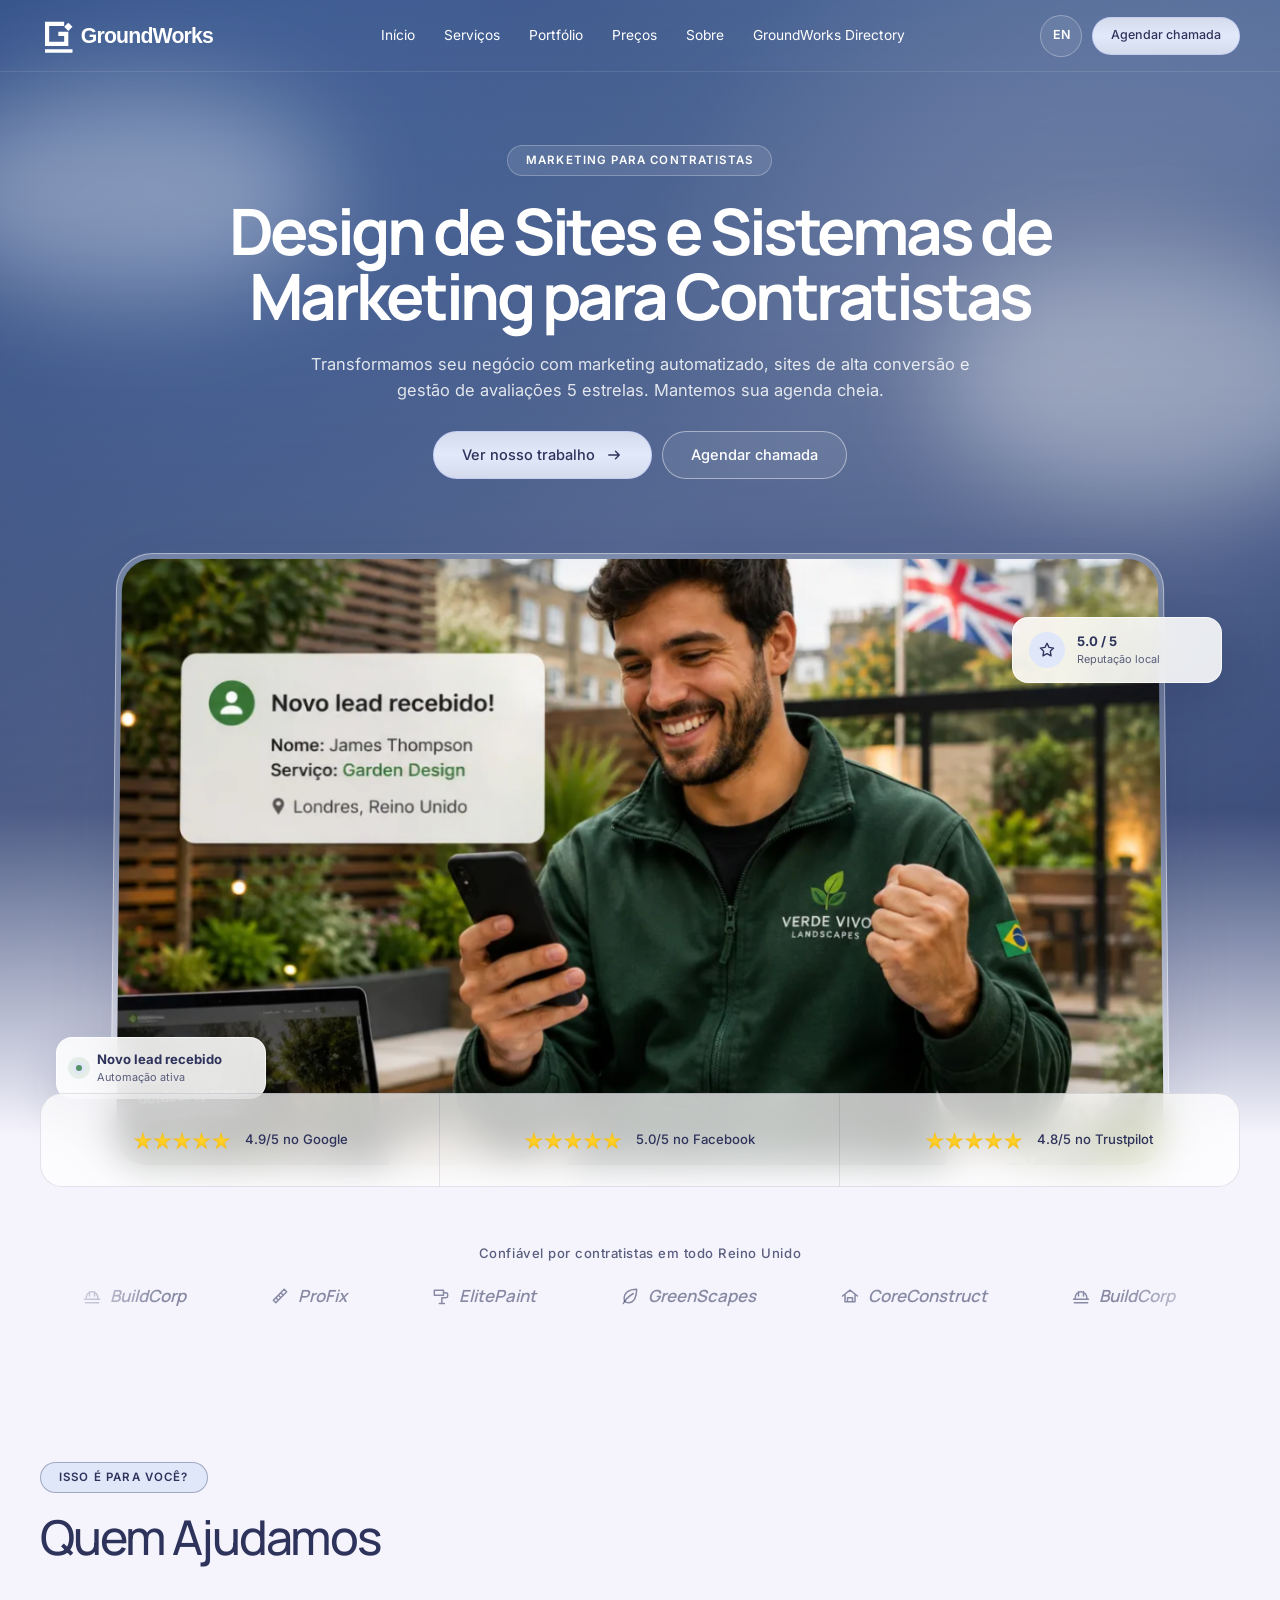
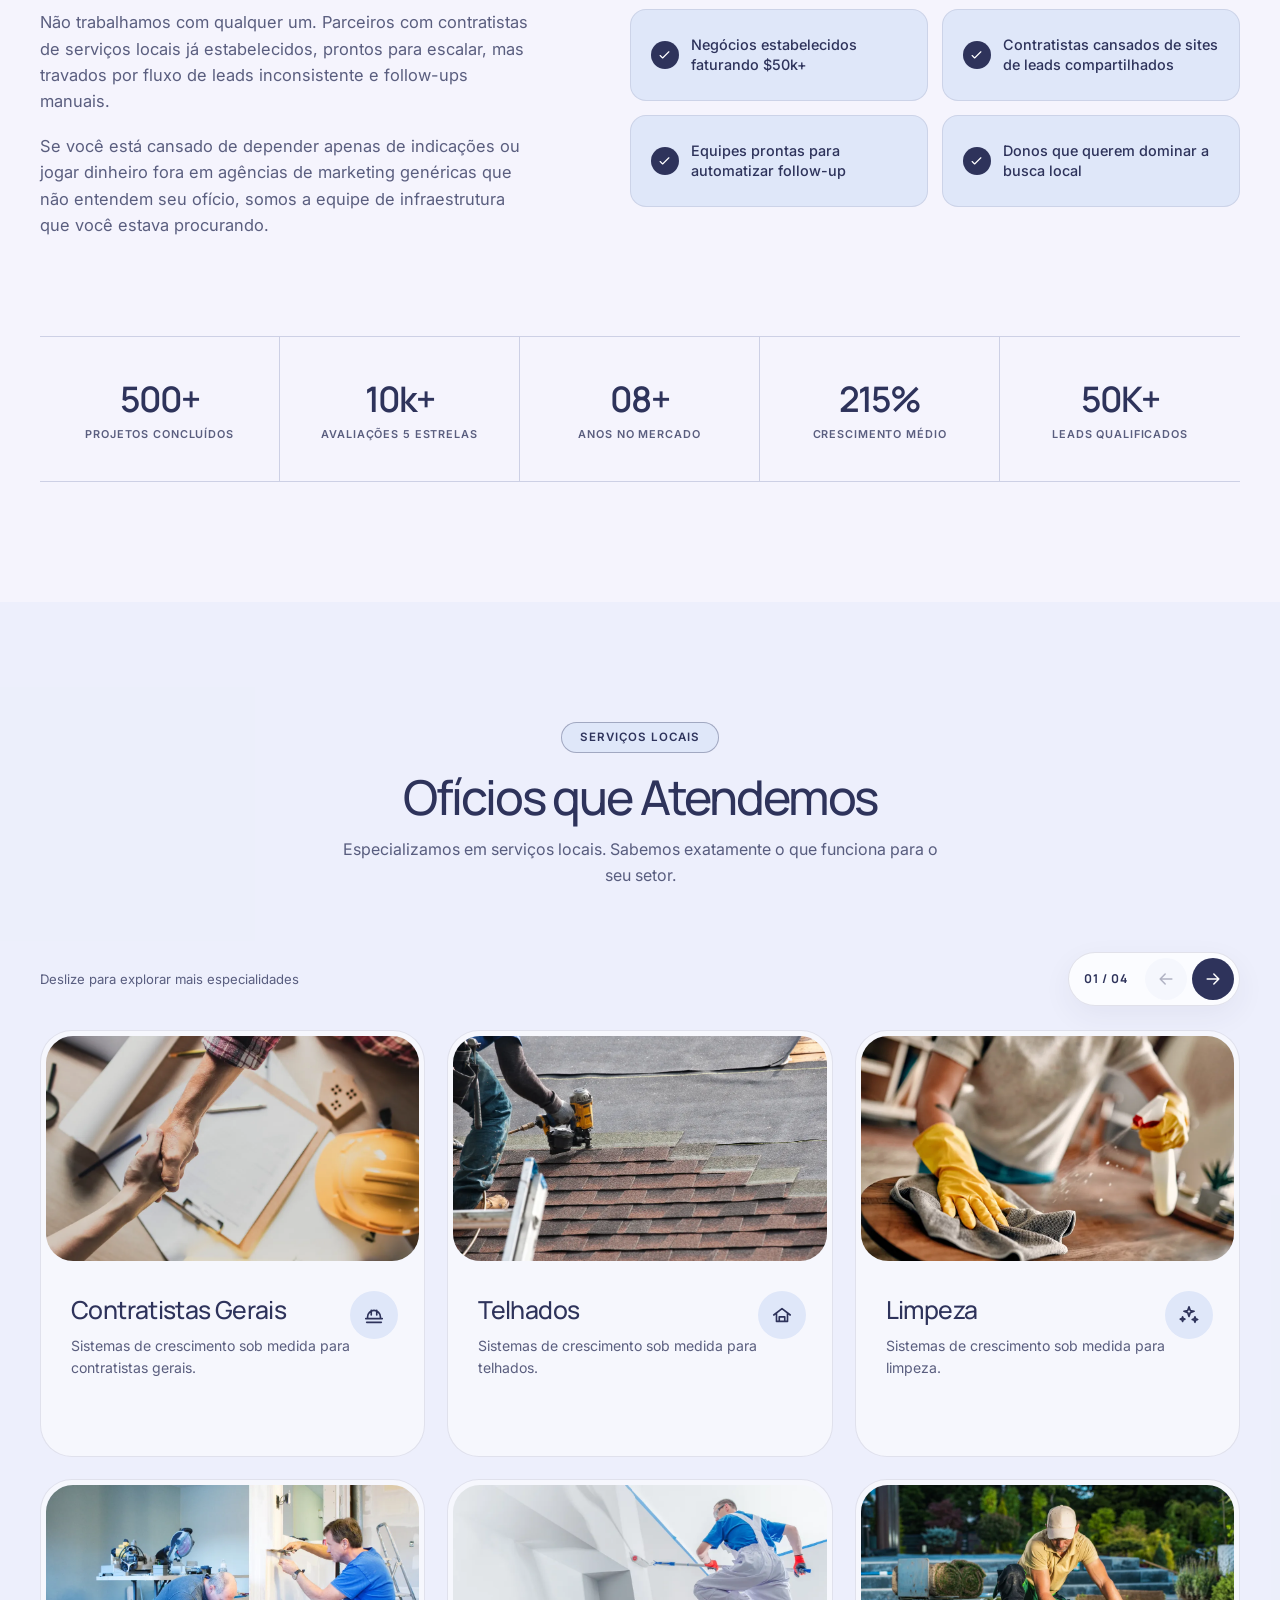
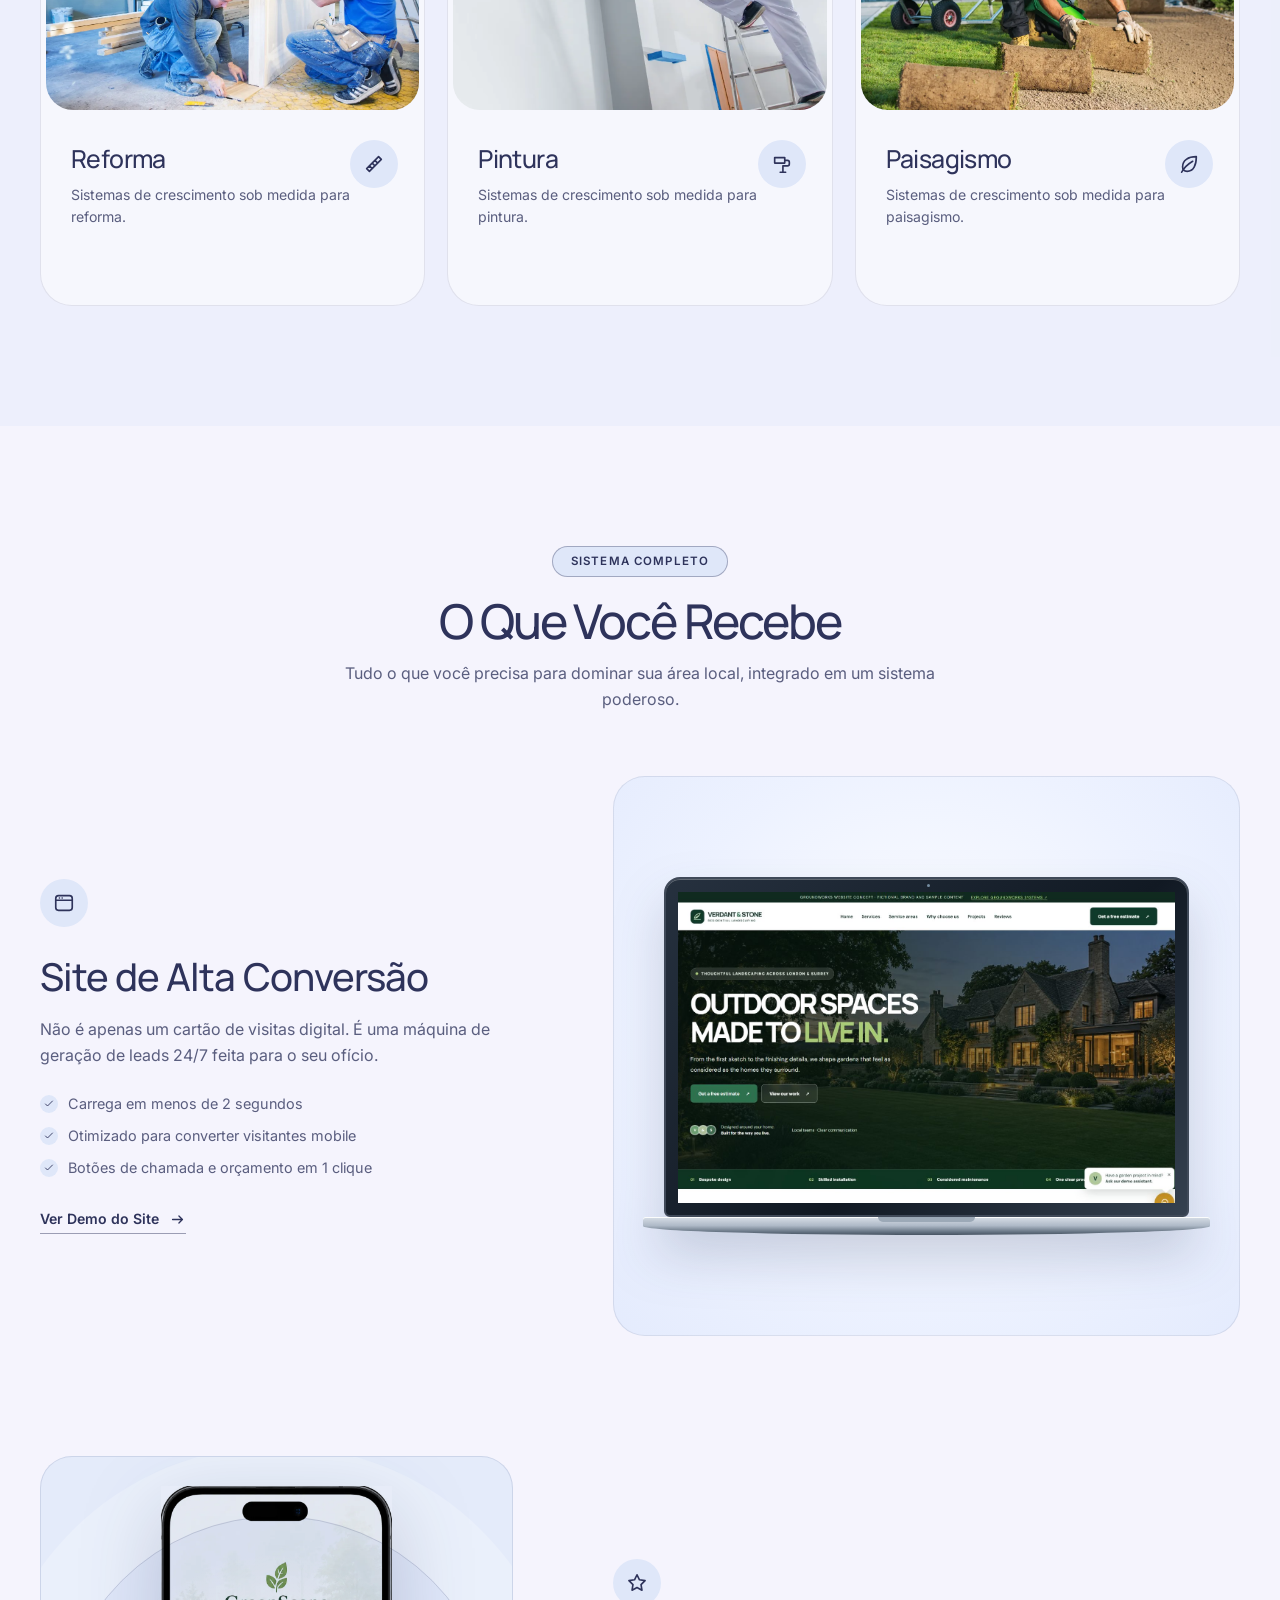
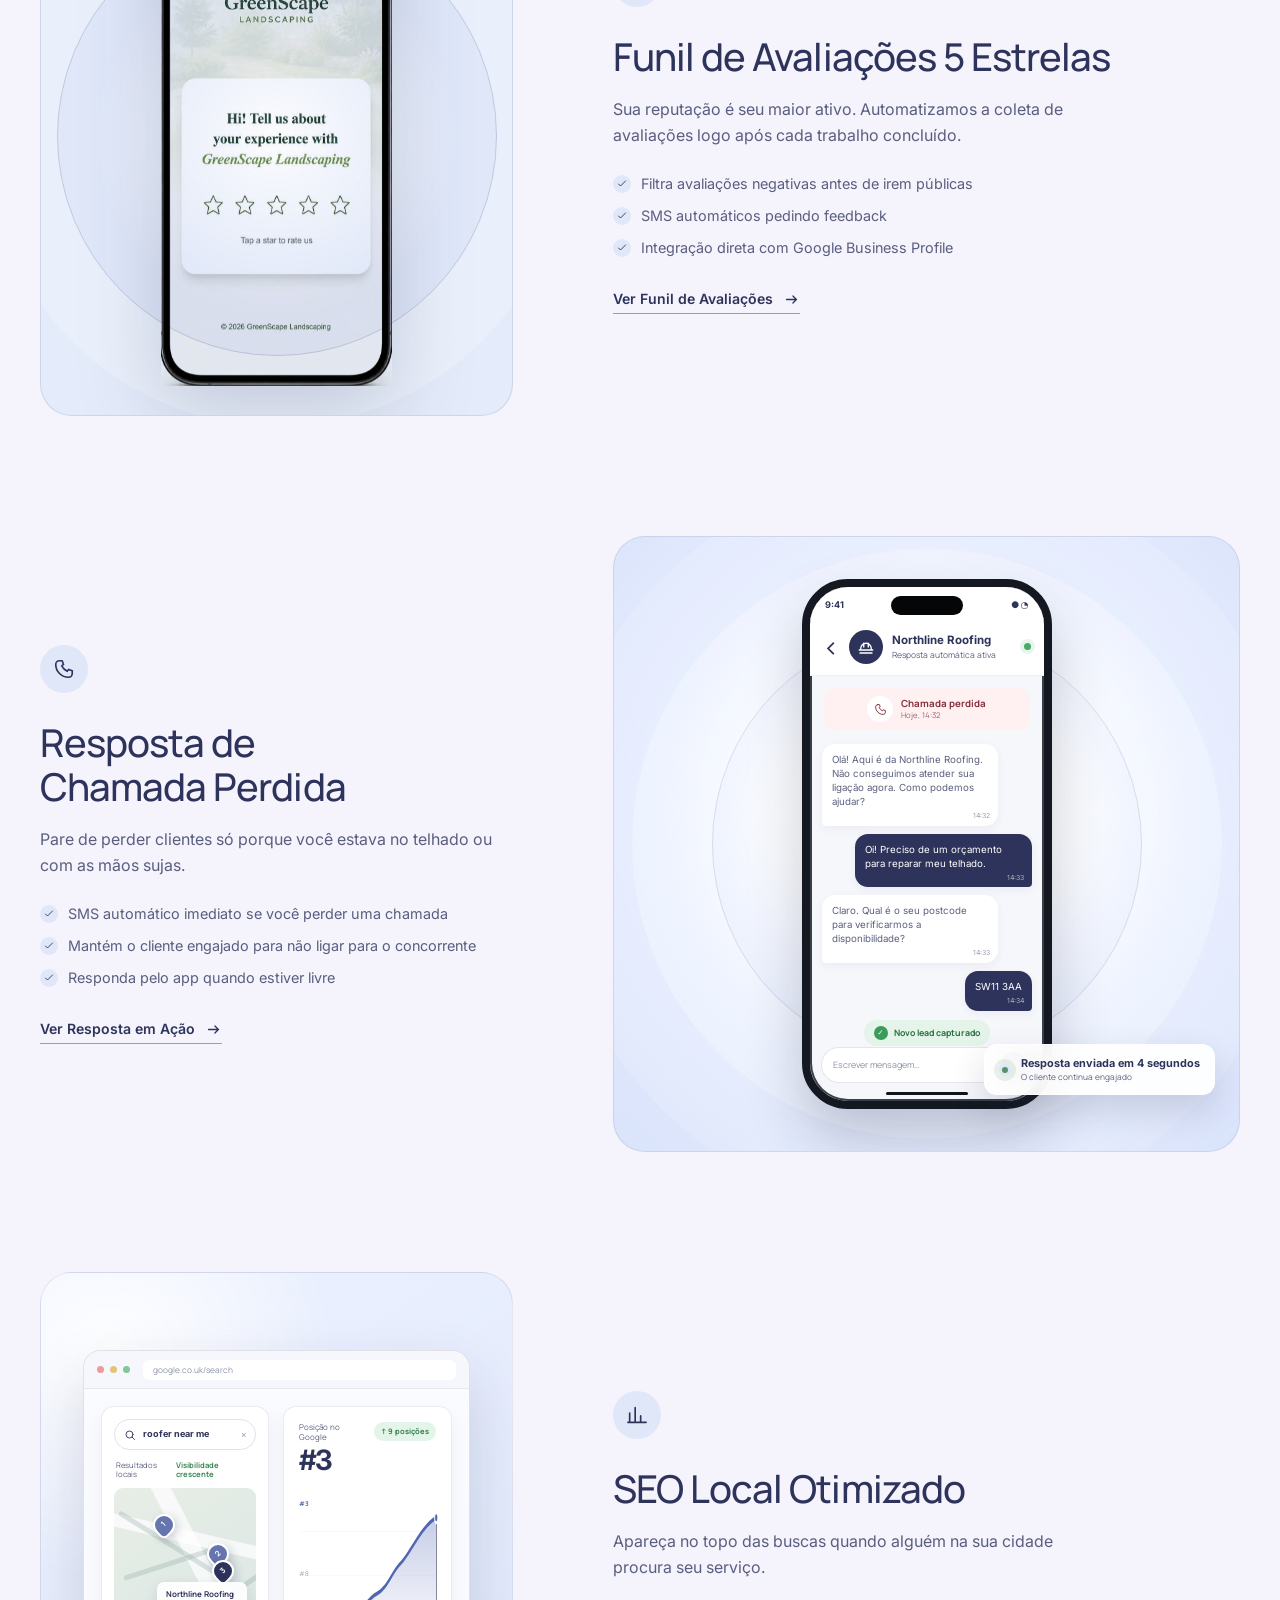
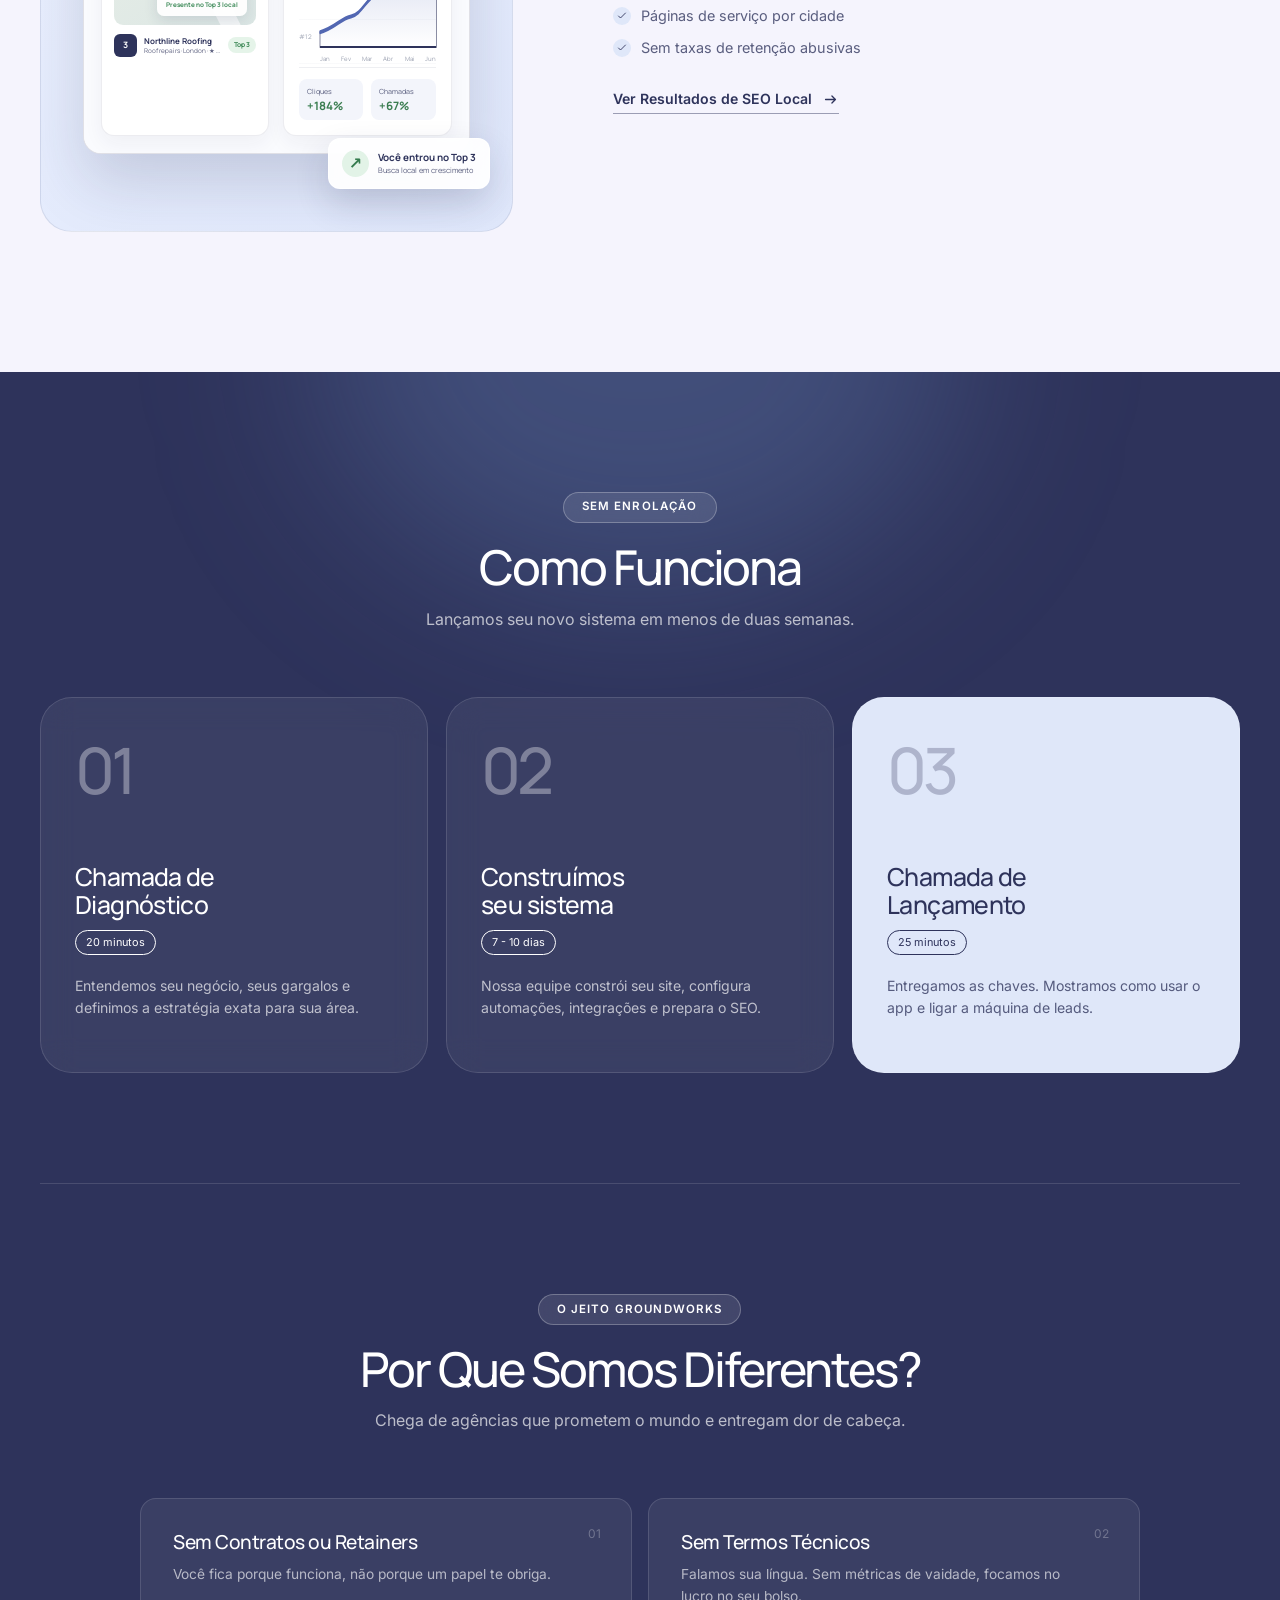
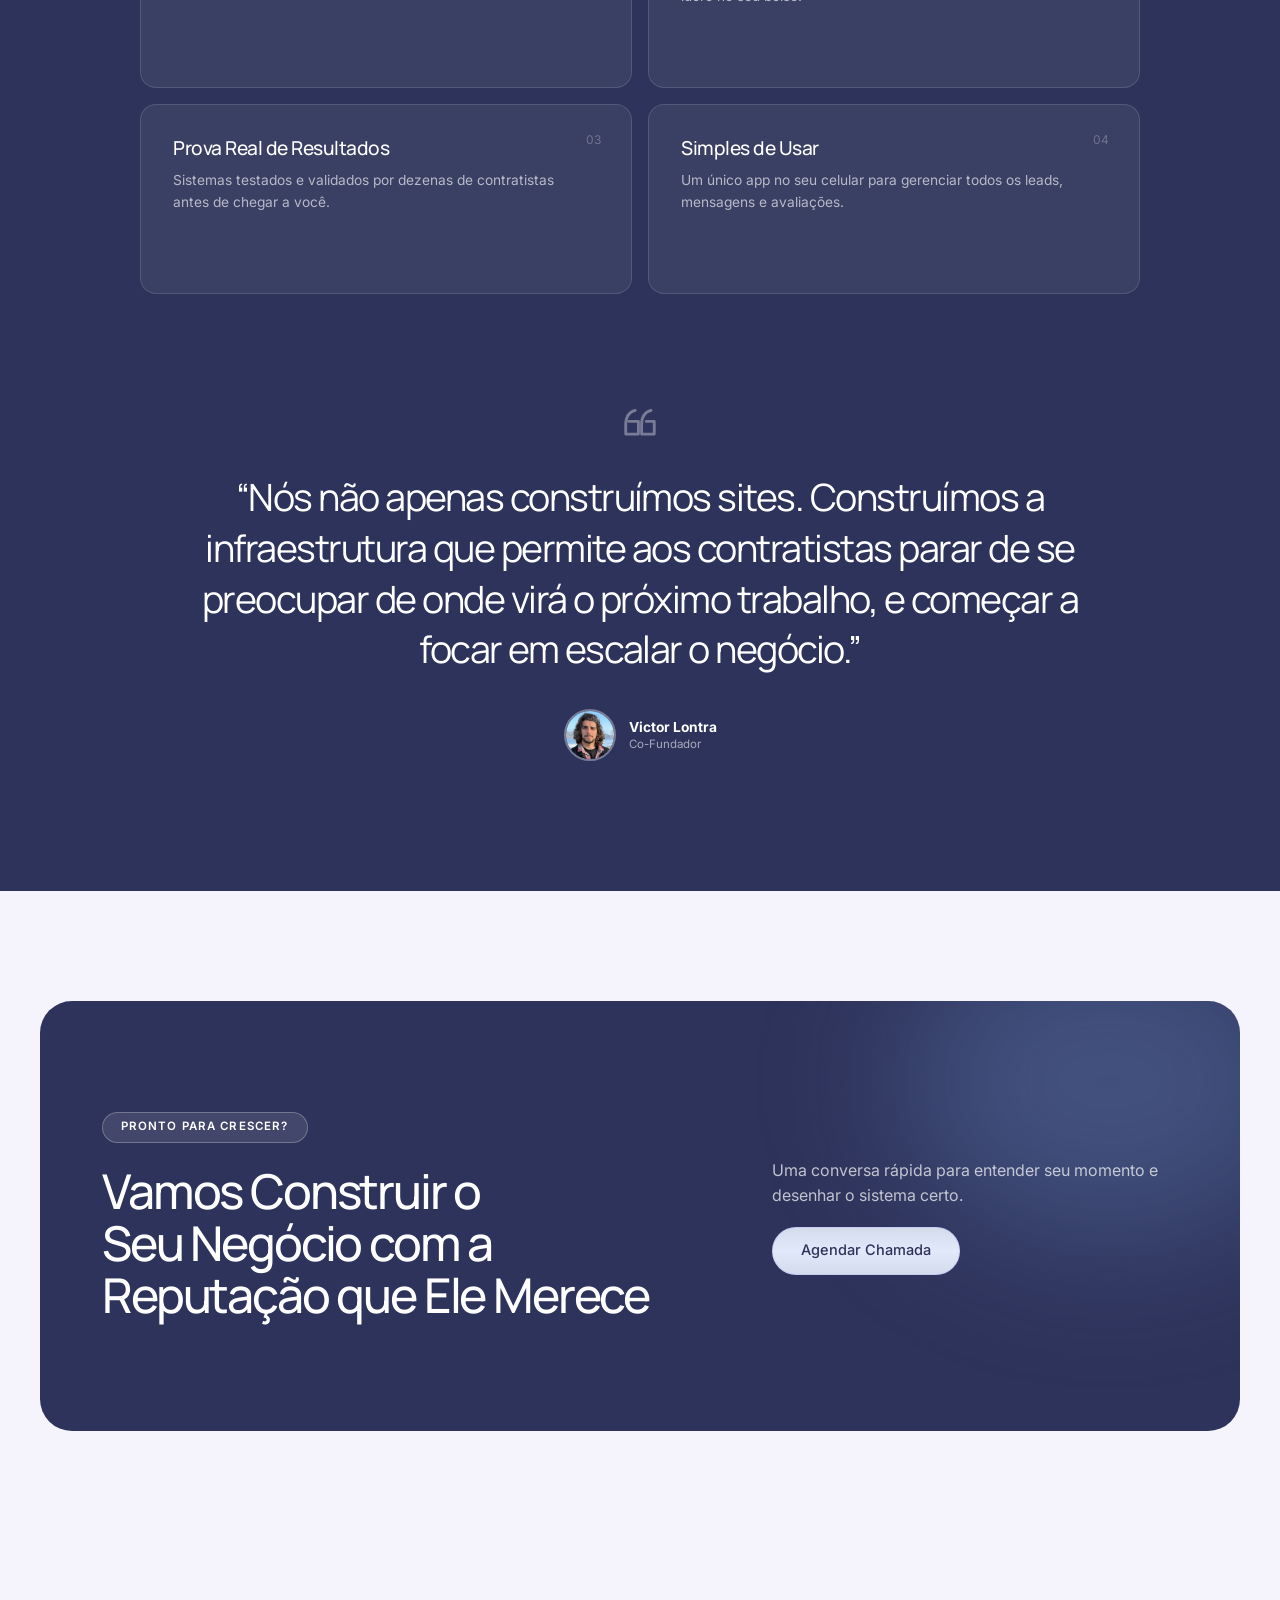
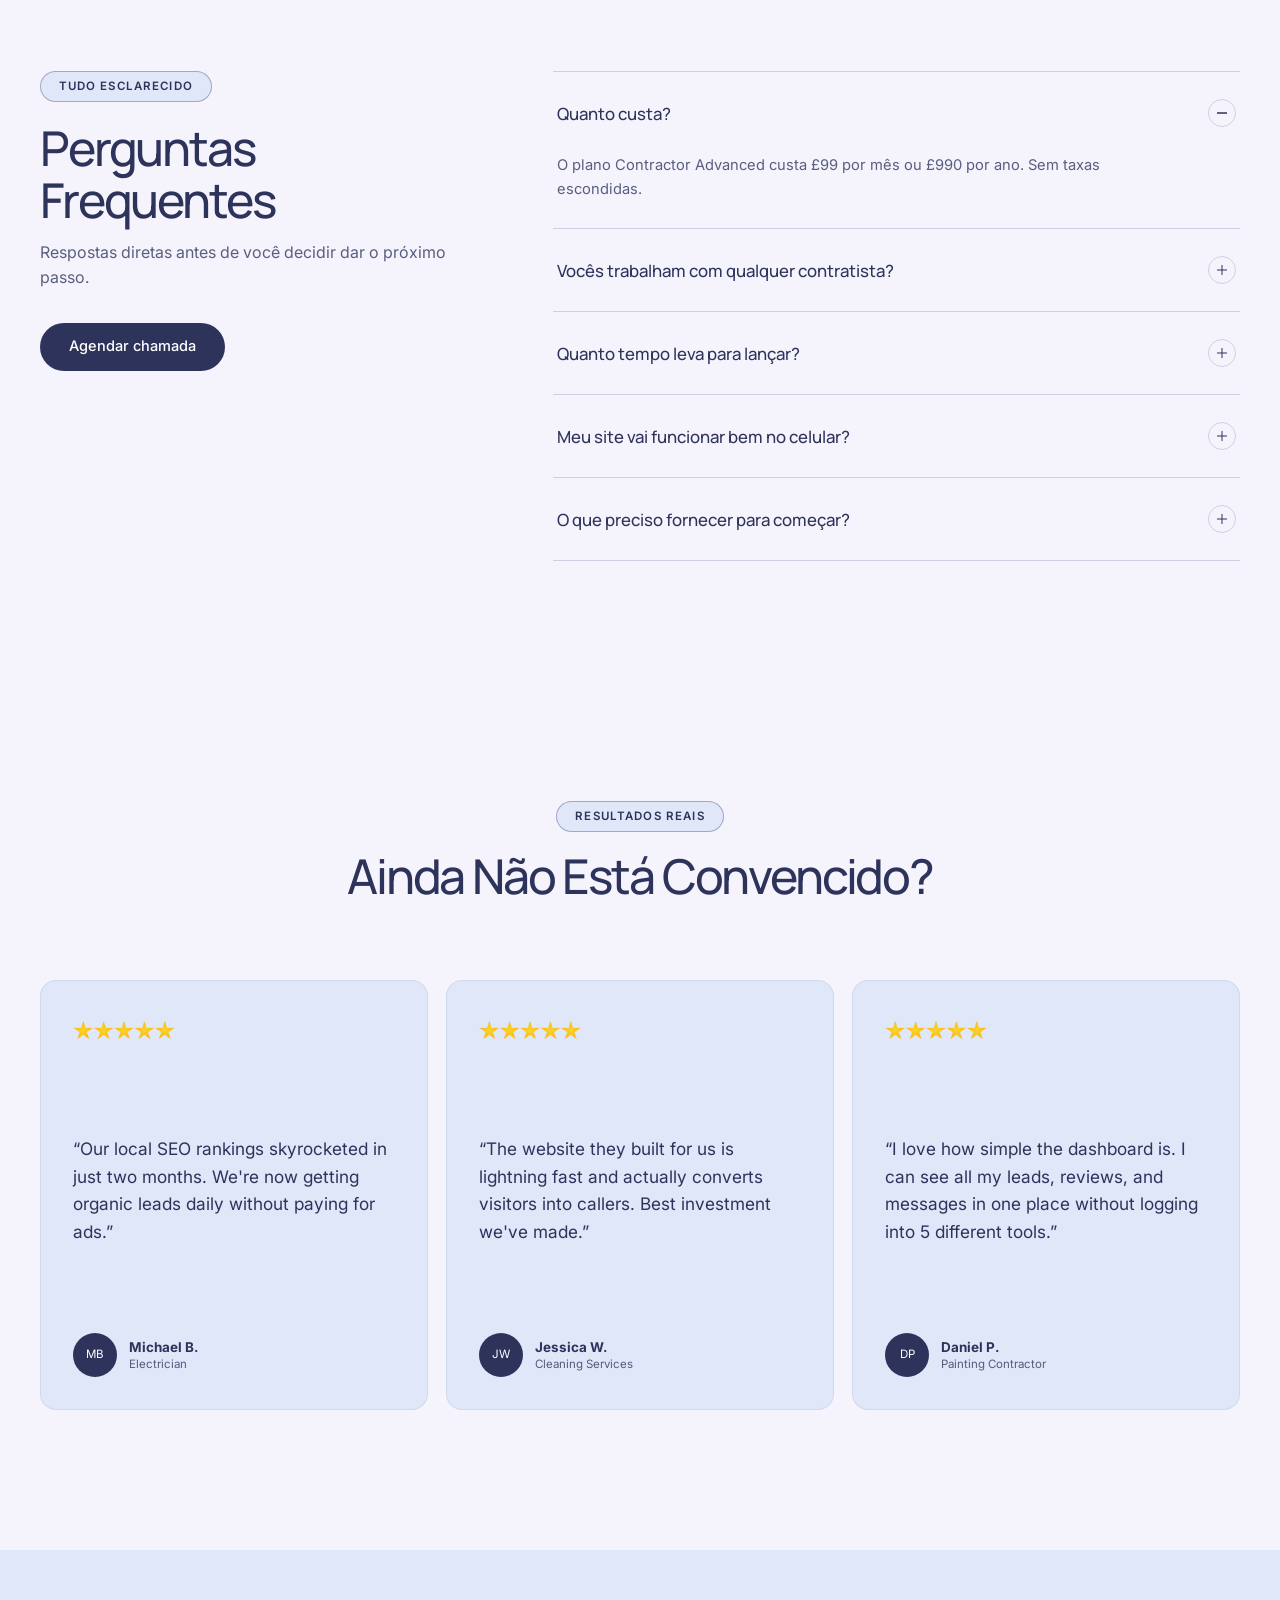
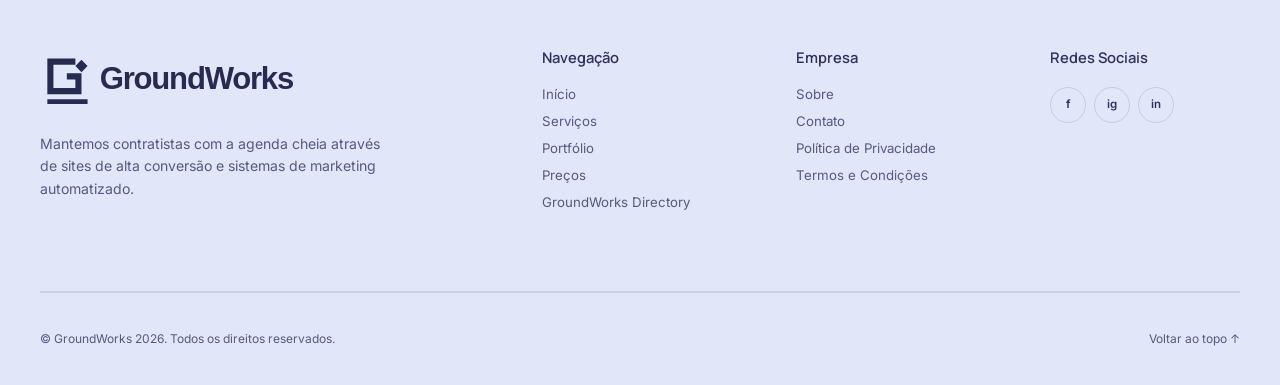
==== commit b866c055: "Remove cropped image from final CTA" ====
--- a/systems/index.html
+++ b/systems/index.html
@@ -15,7 +15,7 @@
       rel="stylesheet"
     />
     <link rel="icon" type="image/svg+xml" href="../assets/images/groundworks-favicon.svg" />
-    <link rel="stylesheet" href="styles.css?v=groundworks-seo-visual-1" />
+    <link rel="stylesheet" href="styles.css?v=groundworks-prefooter-fix-1" />
     <script src="script.js?v=groundworks-trades-3" defer></script>
     <script src="i18n.js?v=groundworks-textback-phone-1" defer></script>
   </head>
@@ -493,9 +493,6 @@
               <p>Uma conversa rápida para entender seu momento e desenhar o sistema certo.</p>
               <a class="button button-light" href="https://wa.me/447404400524?text=Ol%C3%A1%21%20Quero%20agendar%20uma%20chamada%20sobre%20o%20GroundWorks%20Systems." target="_blank" rel="noopener noreferrer" data-whatsapp="call">Agendar Chamada</a>
             </div>
-            <div class="prefooter-image" aria-hidden="true">
-              <img src="../assets/images/hero-contractor.webp" alt="" loading="lazy" />
-            </div>
           </div>
         </div>
       </section>
--- a/systems/styles.css
+++ b/systems/styles.css
@@ -1618,9 +1618,11 @@
   position: relative;
   display: grid;
   grid-template-columns: 1fr 0.68fr;
-  min-height: 600px;
+  align-items: center;
+  min-height: 430px;
   overflow: hidden;
-  padding: 62px 62px 0;
+  gap: 72px;
+  padding: 62px;
   border-radius: var(--radius-xl);
   background: var(--ink);
   color: var(--white);
@@ -1655,33 +1657,11 @@
 }
 
 .prefooter-action {
-  align-self: end;
-  padding-bottom: 218px;
+  align-self: center;
 }
 
 .prefooter-action p {
   color: rgba(255, 255, 255, 0.7);
-}
-
-.prefooter-image {
-  position: absolute;
-  right: 7%;
-  bottom: -245px;
-  left: 7%;
-  height: 470px;
-  overflow: hidden;
-  padding: 5px;
-  border: 1px solid rgba(255, 255, 255, 0.35);
-  border-radius: 28px;
-  background: rgba(255, 255, 255, 0.12);
-}
-
-.prefooter-image img {
-  width: 100%;
-  height: 100%;
-  border-radius: 23px;
-  object-fit: cover;
-  object-position: center 44%;
 }
 
 .site-footer {
@@ -1880,8 +1860,8 @@
   .faq-layout { gap: 50px; }
   .faq-intro { position: static; }
 
-  .prefooter-card { grid-template-columns: 1fr; padding: 50px 50px 0; }
-  .prefooter-action { align-self: auto; padding: 20px 0 235px; }
+  .prefooter-card { grid-template-columns: 1fr; min-height: 0; gap: 28px; padding: 50px; }
+  .prefooter-action { align-self: auto; }
 
   .footer-inner { grid-template-columns: 1.3fr repeat(3, 0.7fr); gap: 32px; }
 }
@@ -1937,9 +1917,7 @@
 
   .faq { padding-bottom: 76px; }
   .prefooter { margin-top: 0; padding: 76px 0; }
-  .prefooter-card { min-height: 640px; padding: 38px 30px 0; border-radius: 24px; }
-  .prefooter-action { padding-bottom: 235px; }
-  .prefooter-image { right: 20px; bottom: -145px; left: 20px; height: 330px; }
+  .prefooter-card { min-height: 0; padding: 38px 30px; border-radius: 24px; }
 
   .site-footer { margin-top: 0; padding-top: 80px; }
   .footer-inner { grid-template-columns: repeat(2, 1fr); }
@@ -2049,10 +2027,7 @@
   .faq-item button span:first-child { font-size: 0.94rem; }
 
   .prefooter { margin-top: 0; padding: 64px 0; }
-  .prefooter-card { min-height: 630px; padding: 30px 22px 0; }
-  .prefooter-action { padding-bottom: 210px; }
-  .prefooter-image { right: 12px; bottom: -100px; left: 12px; height: 260px; border-radius: 16px; }
-  .prefooter-image img { border-radius: 12px; }
+  .prefooter-card { min-height: 0; padding: 34px 22px; }
 
   .site-footer { margin-top: 0; padding-top: 68px; }
   .footer-inner { grid-template-columns: 1fr; gap: 30px; padding-bottom: 48px; }
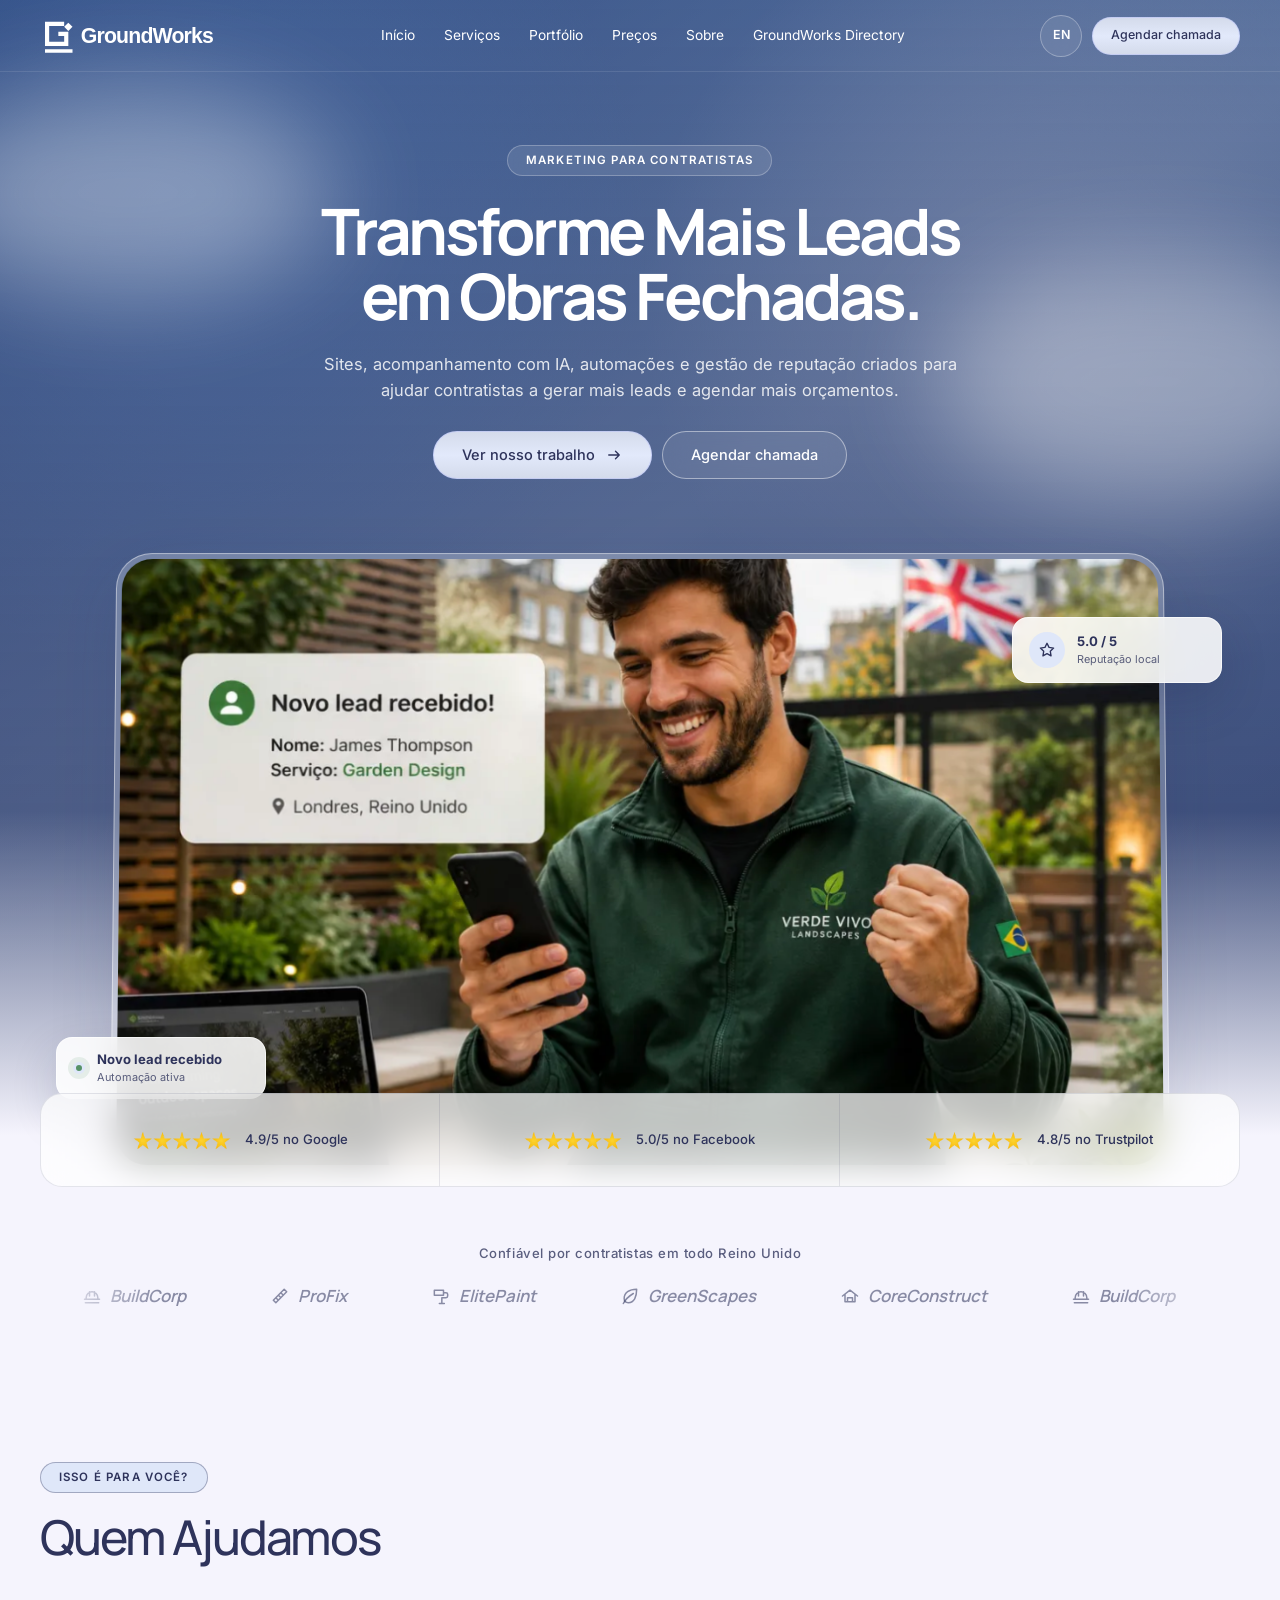
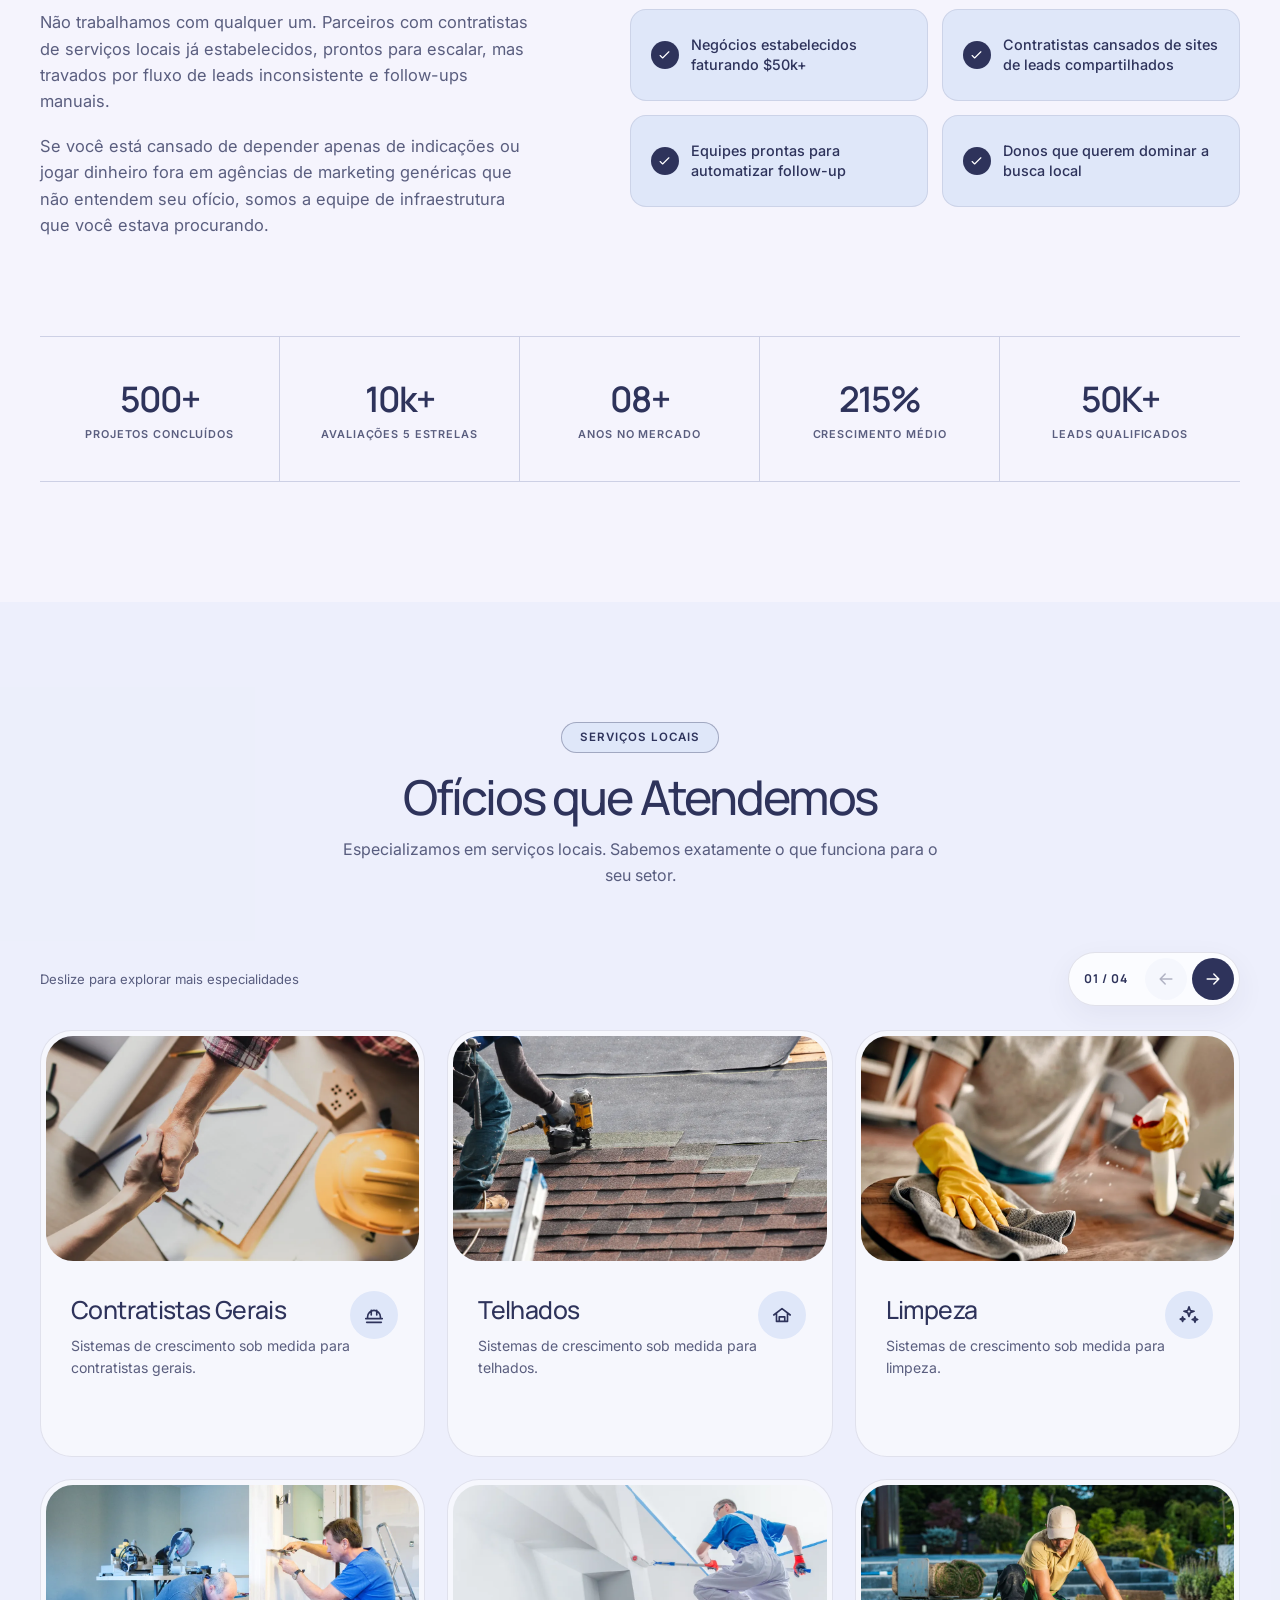
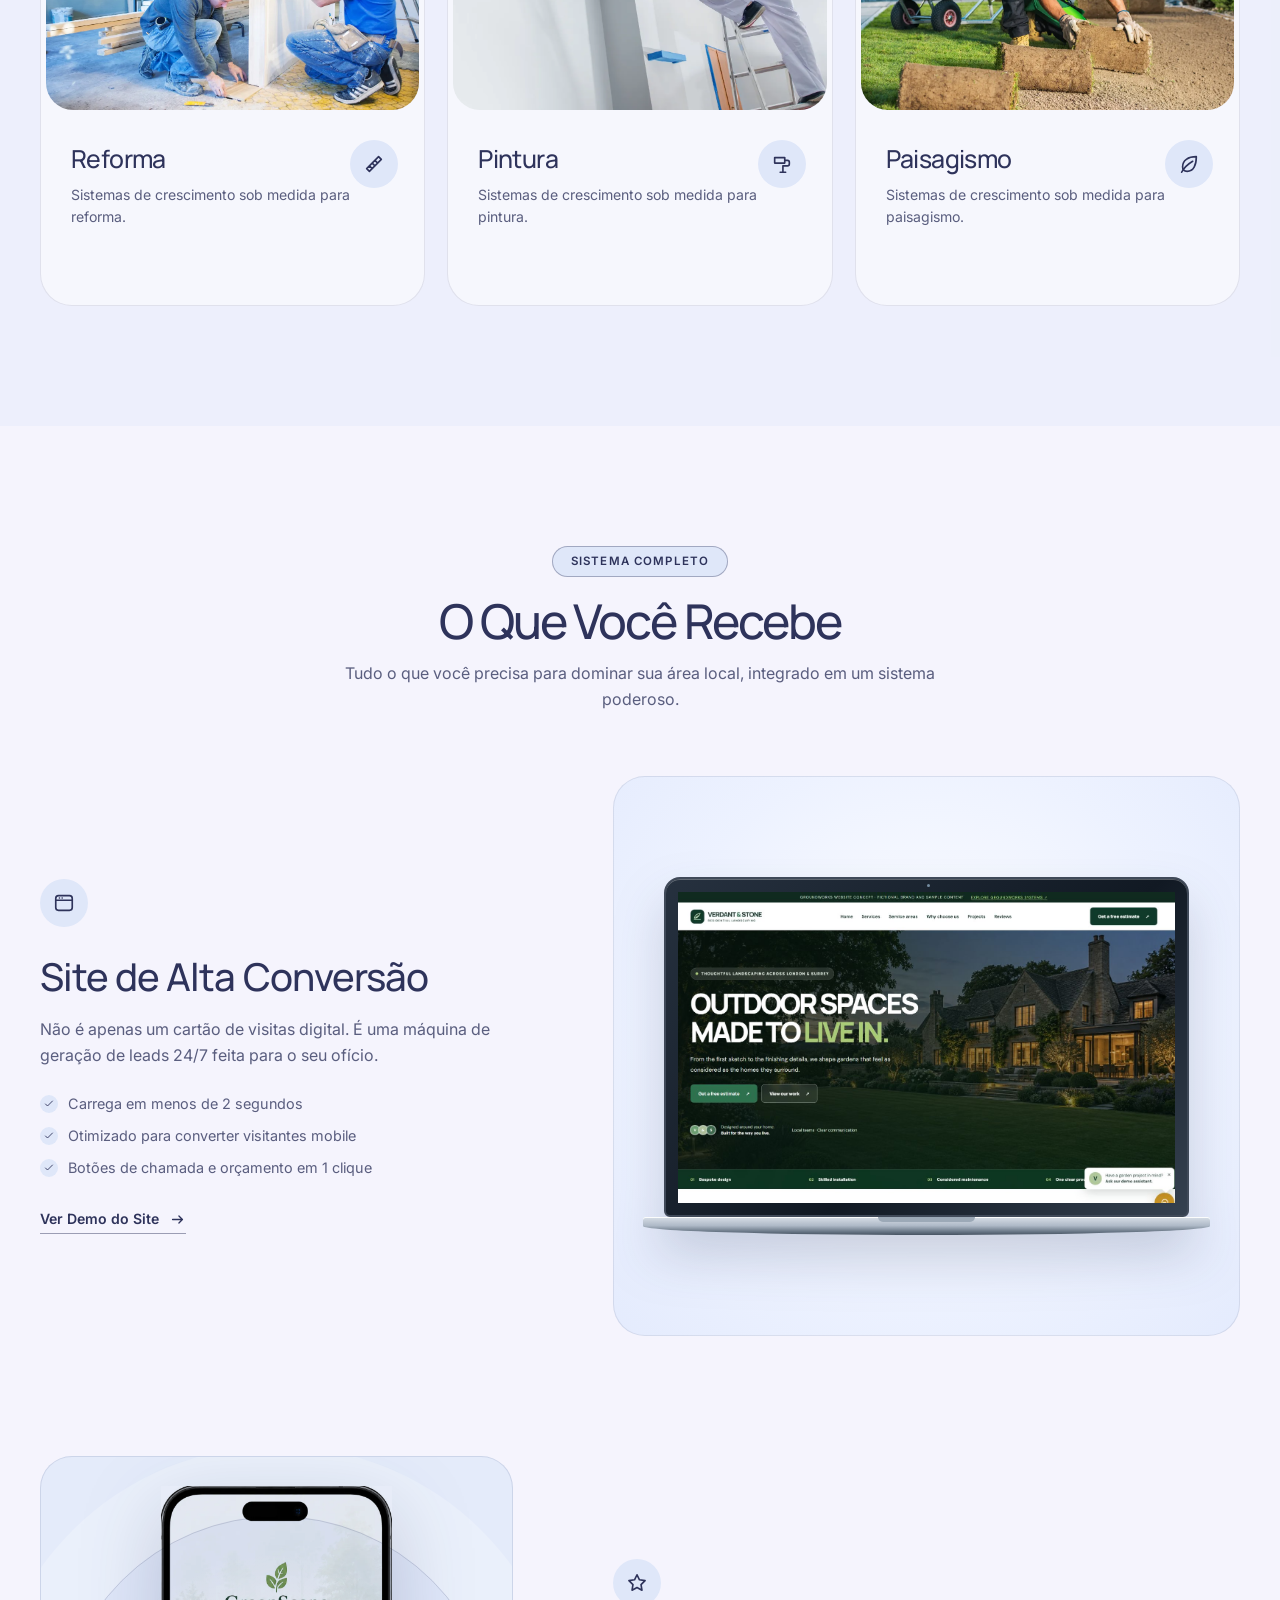
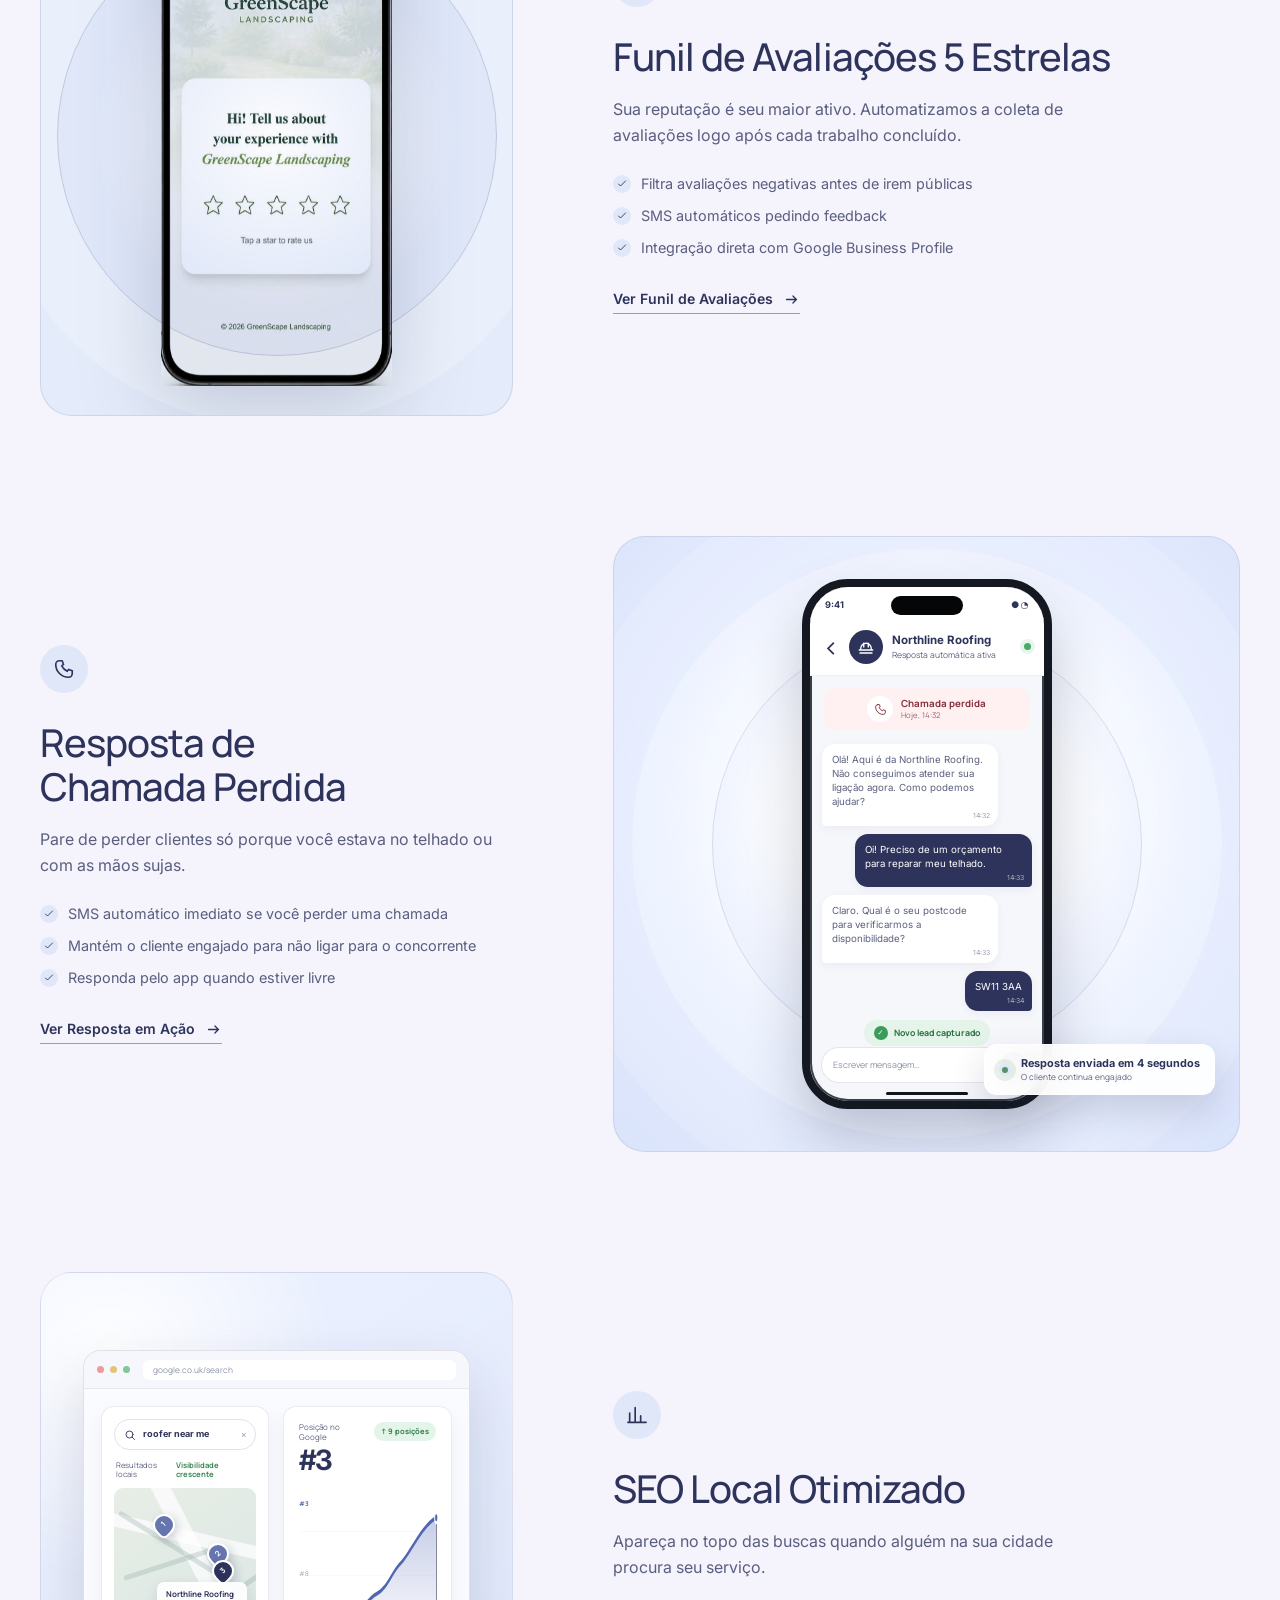
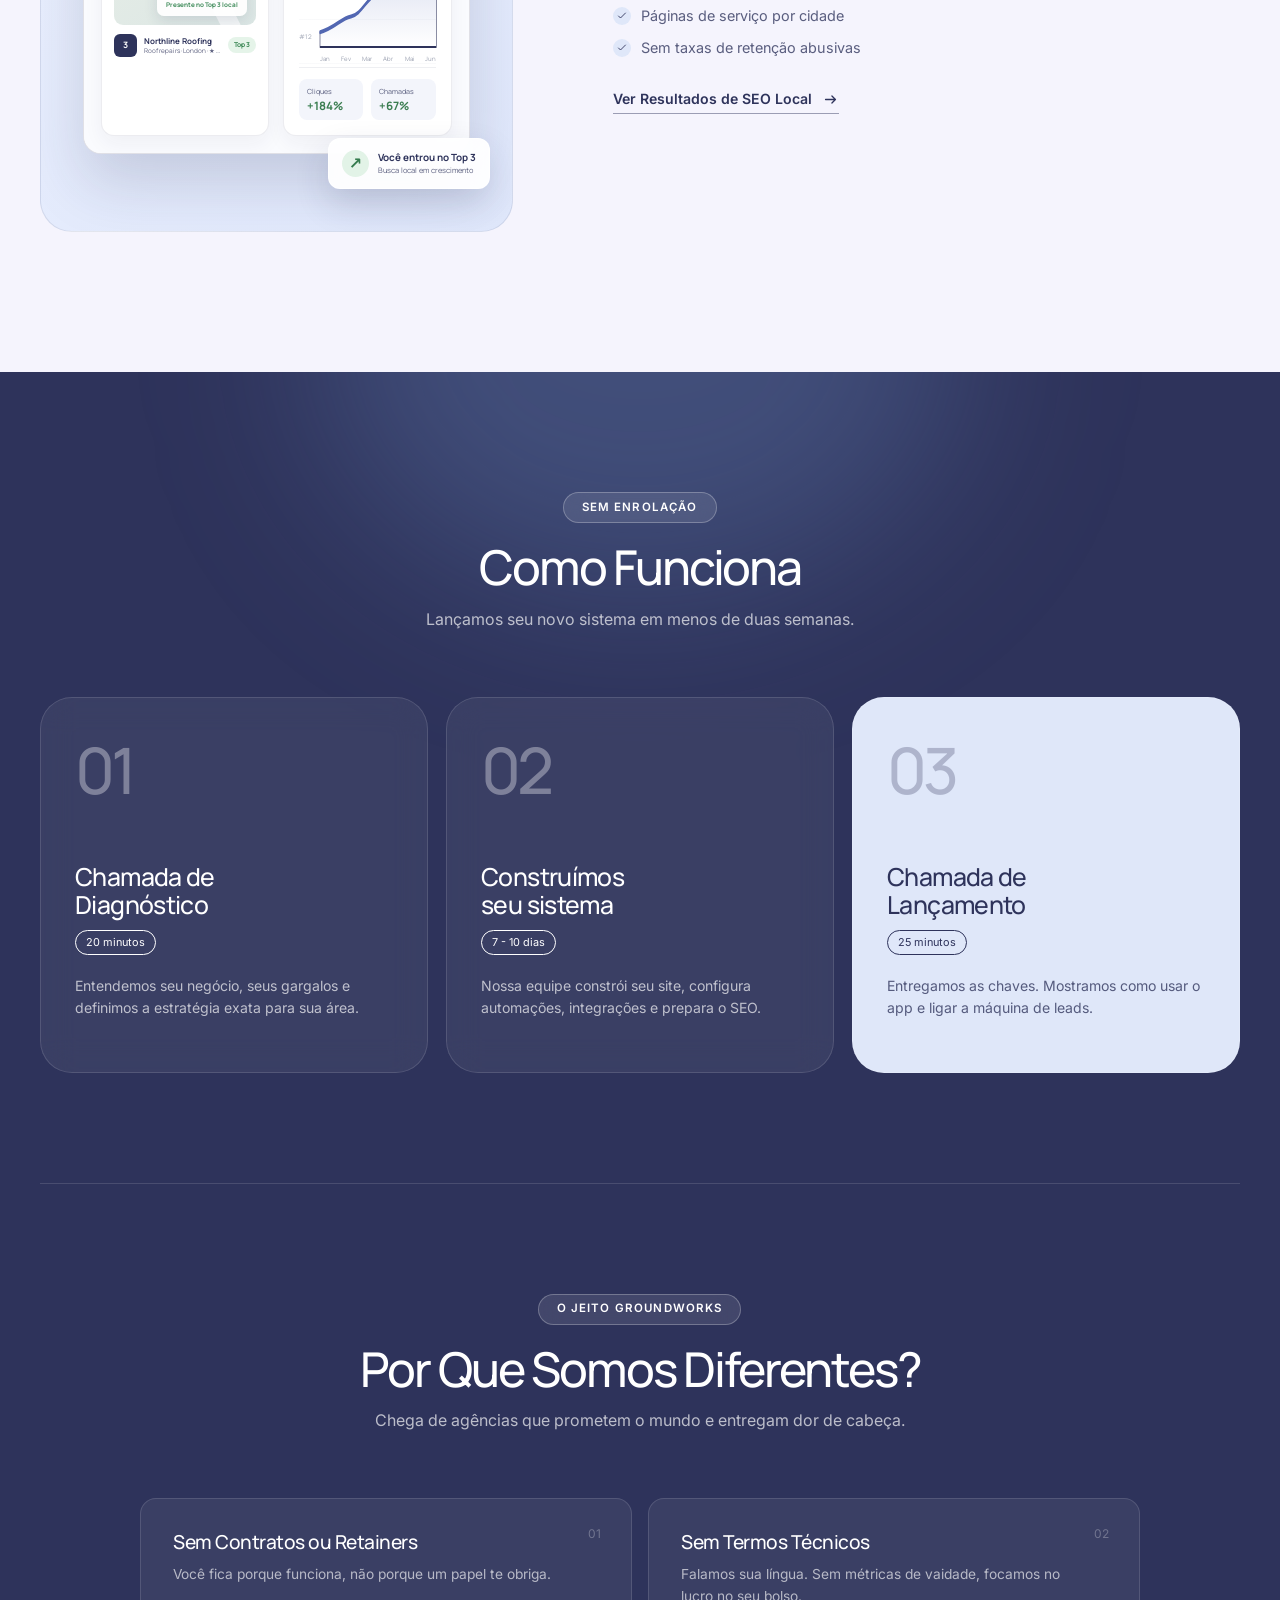
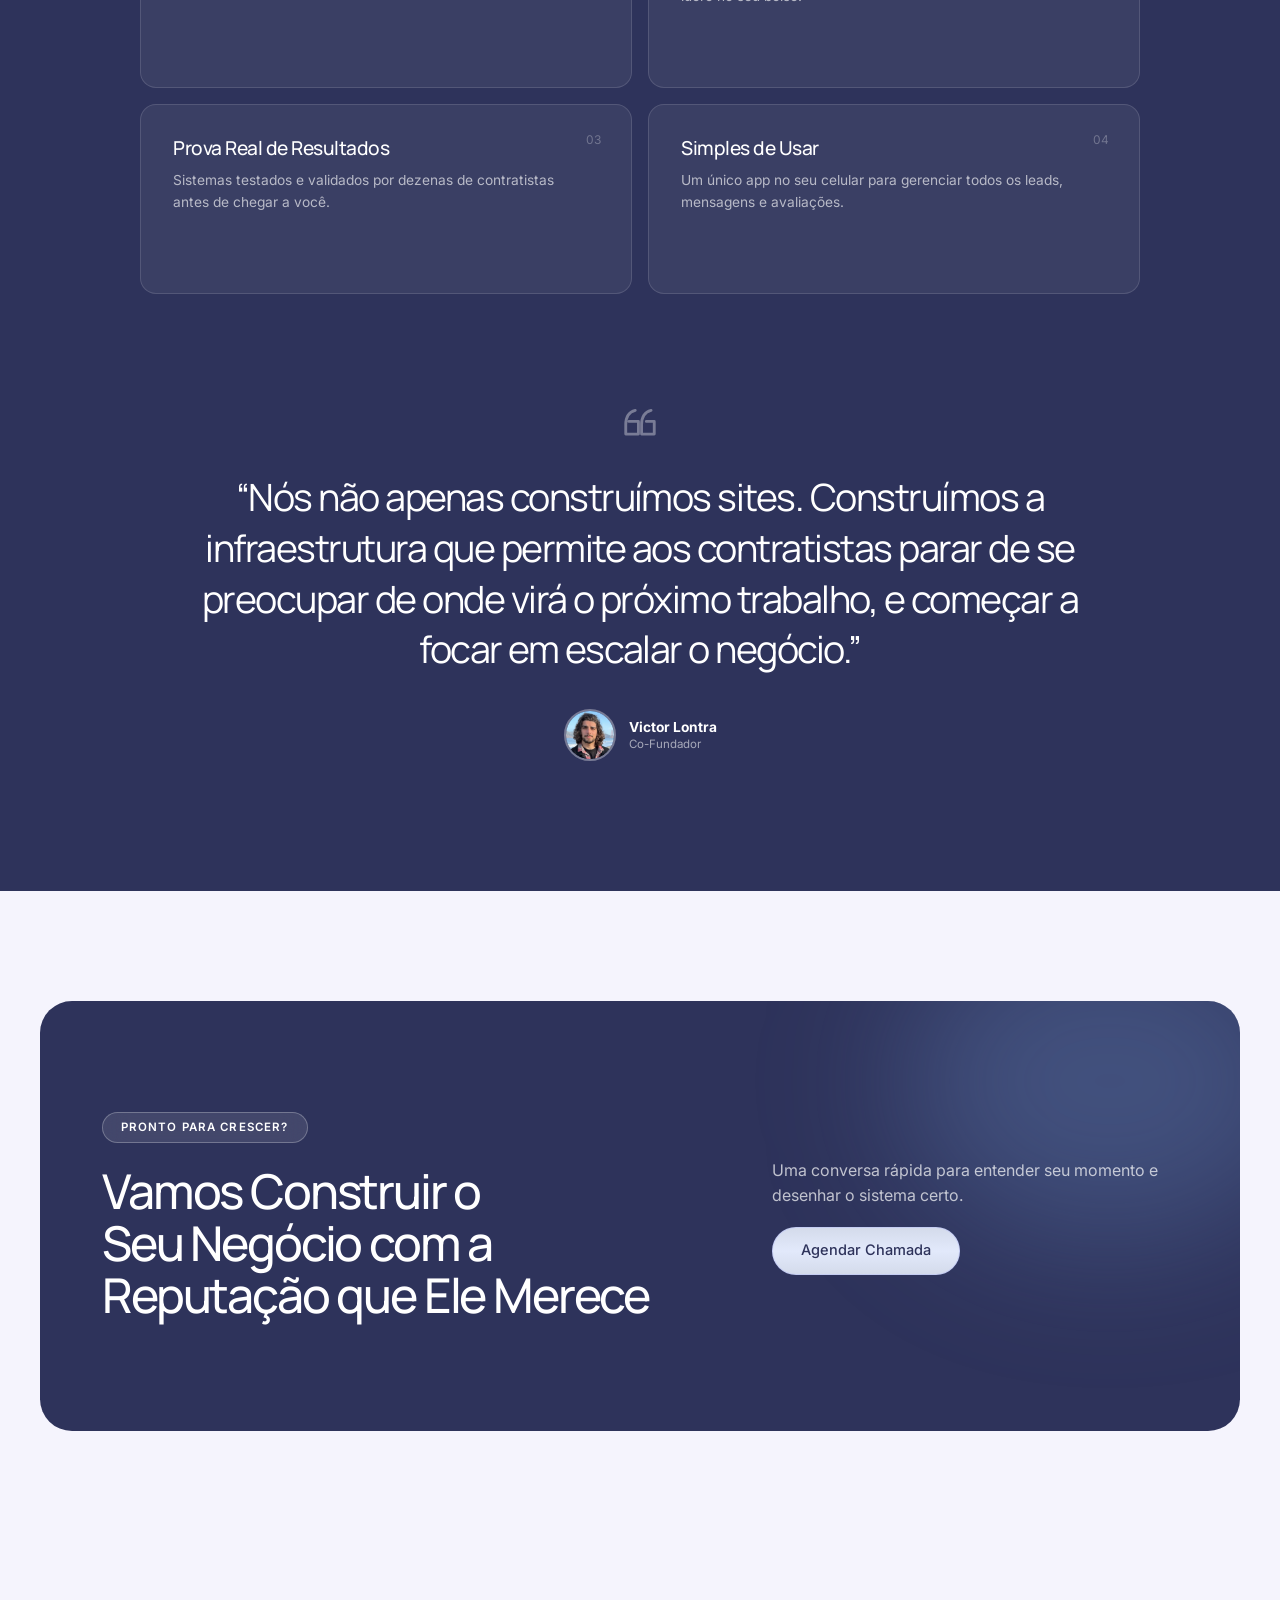
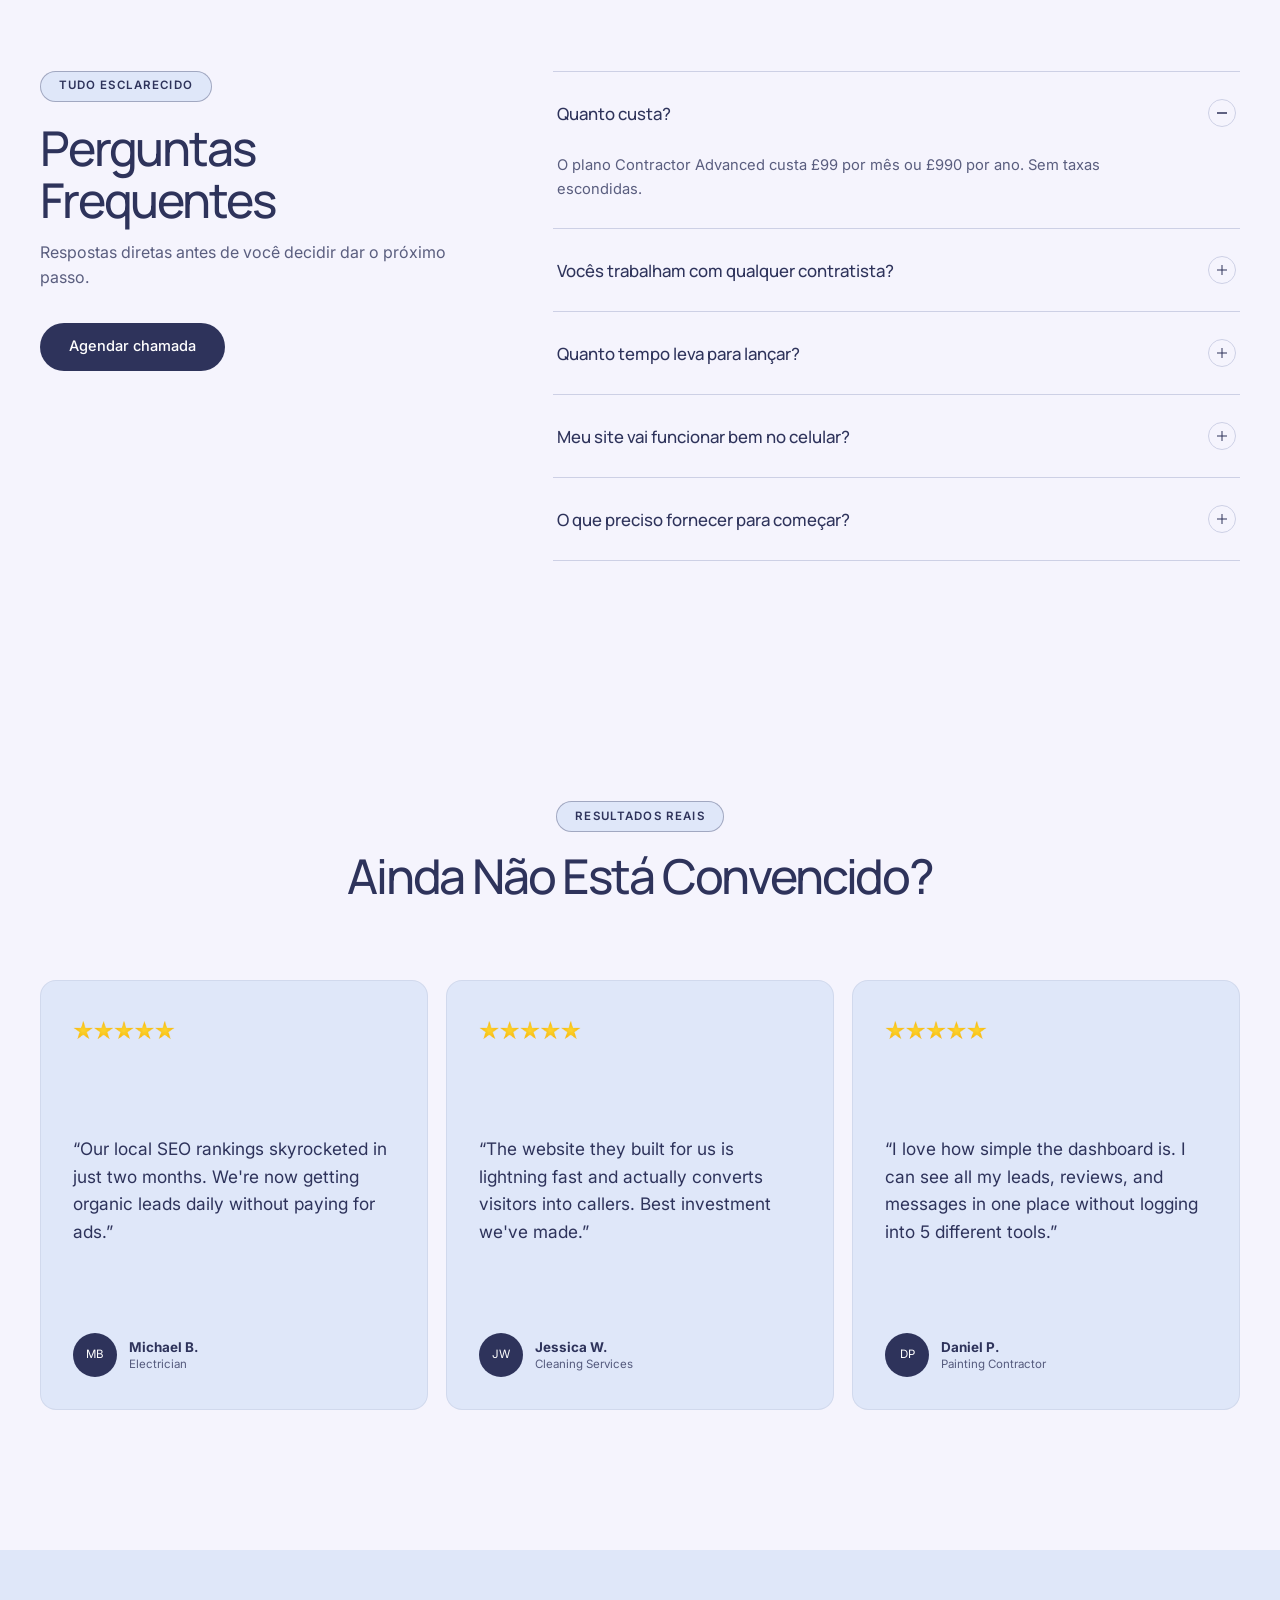
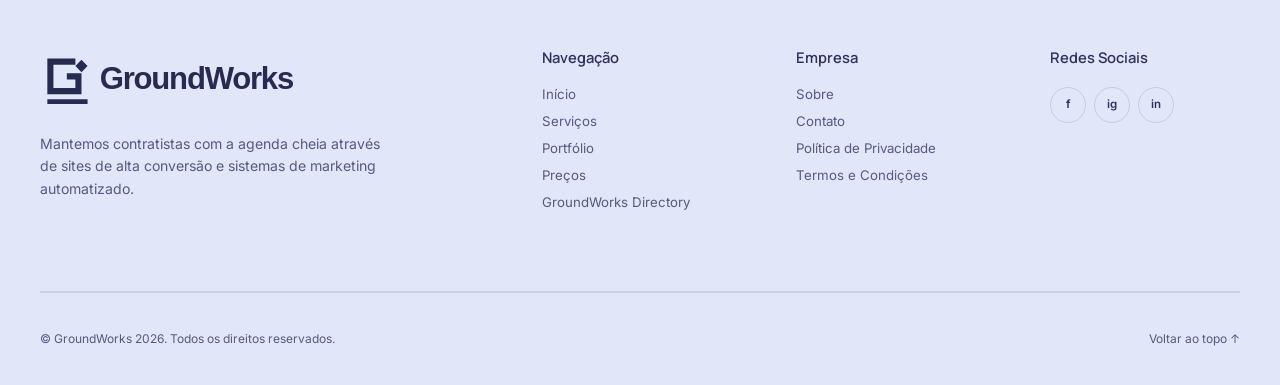
==== commit 856f2d70: "Update hero value proposition" ====
--- a/systems/index.html
+++ b/systems/index.html
@@ -17,7 +17,7 @@
     <link rel="icon" type="image/svg+xml" href="../assets/images/groundworks-favicon.svg" />
     <link rel="stylesheet" href="styles.css?v=groundworks-prefooter-fix-1" />
     <script src="script.js?v=groundworks-trades-3" defer></script>
-    <script src="i18n.js?v=groundworks-textback-phone-1" defer></script>
+    <script src="i18n.js?v=groundworks-hero-copy-1" defer></script>
   </head>
   <body>
     <a class="skip-link" href="#conteudo">Pular para o conteúdo</a>
@@ -110,10 +110,10 @@
         <div class="container hero-inner">
           <div class="hero-copy" data-reveal>
             <span class="tag tag-on-dark">Marketing para contratistas</span>
-            <h1>Design de Sites e Sistemas de Marketing para Contratistas</h1>
+            <h1>Transforme Mais Leads em Obras Fechadas.</h1>
             <p>
-              Transformamos seu negócio com marketing automatizado, sites de alta conversão e gestão de
-              avaliações 5 estrelas. Mantemos sua agenda cheia.
+              Sites, acompanhamento com IA, automações e gestão de reputação criados para ajudar contratistas
+              a gerar mais leads e agendar mais orçamentos.
             </p>
             <div class="hero-actions">
               <a class="button button-light" href="#portfolio">
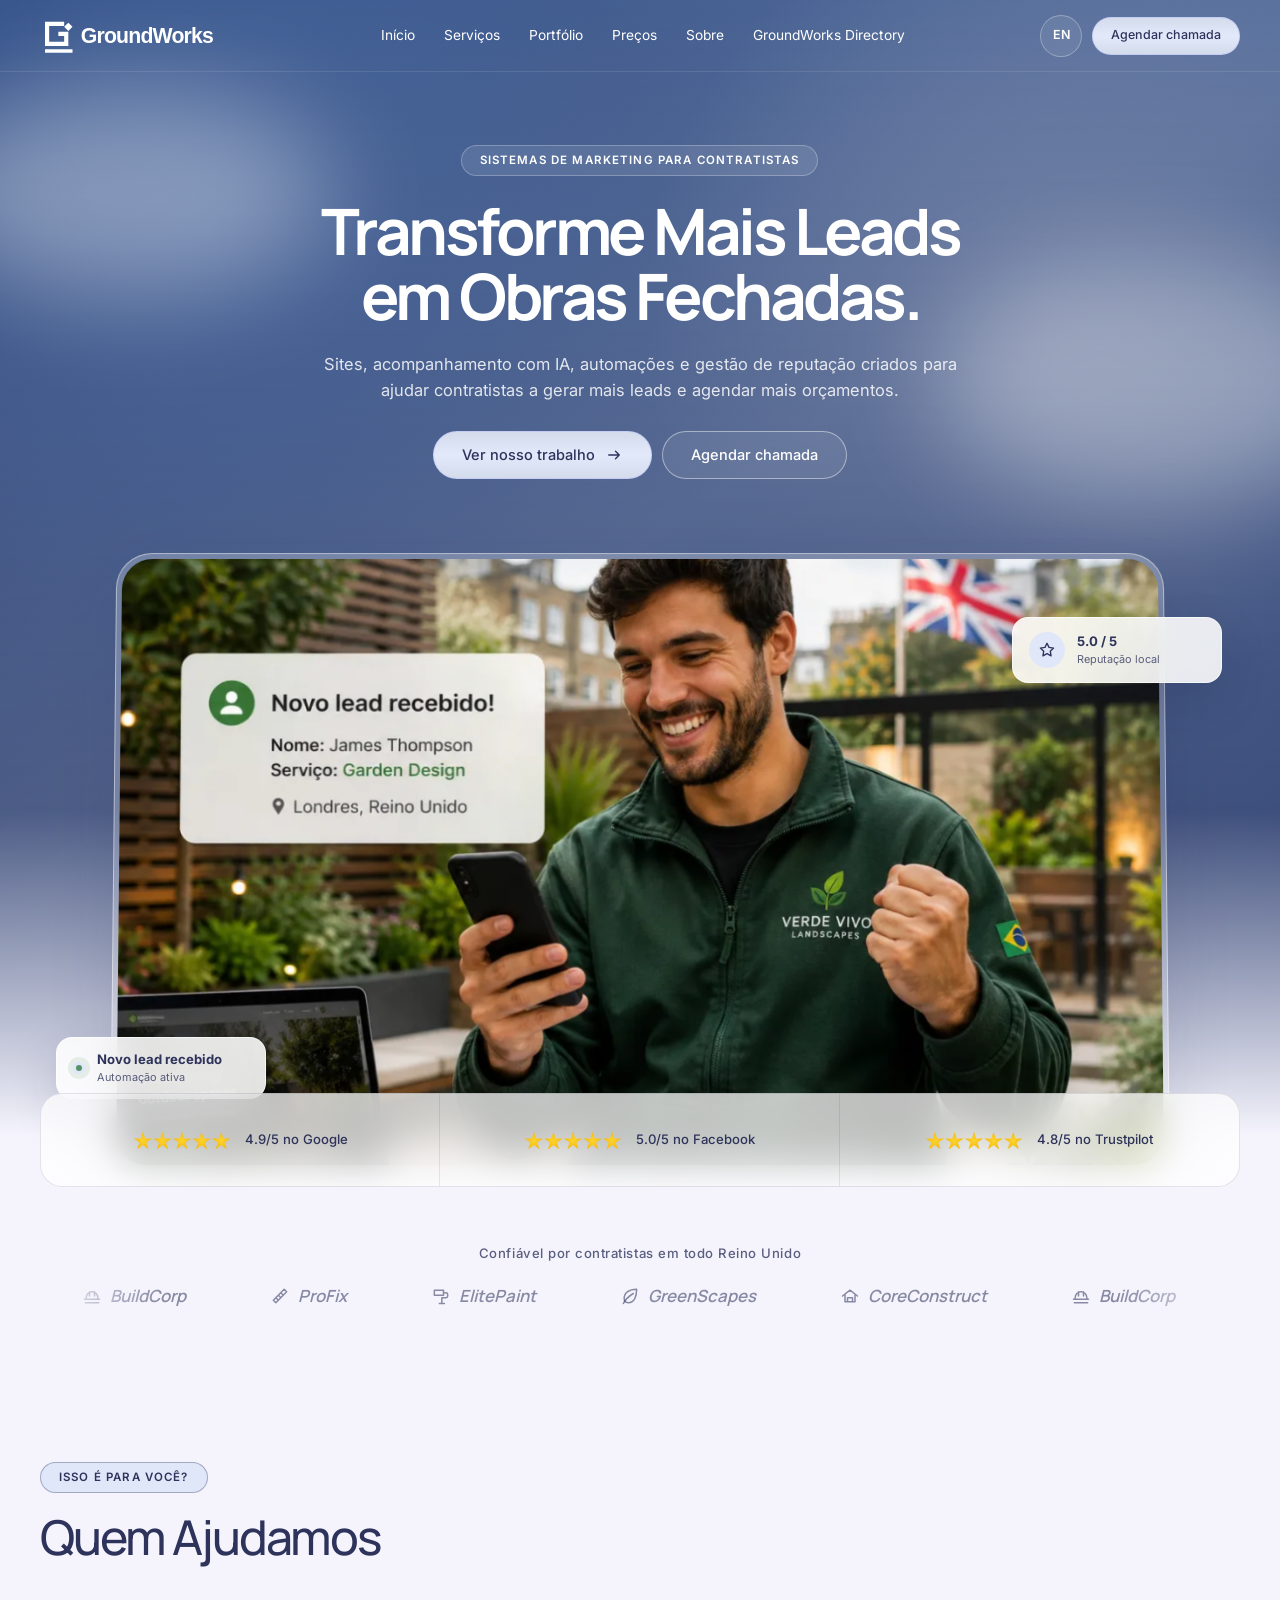
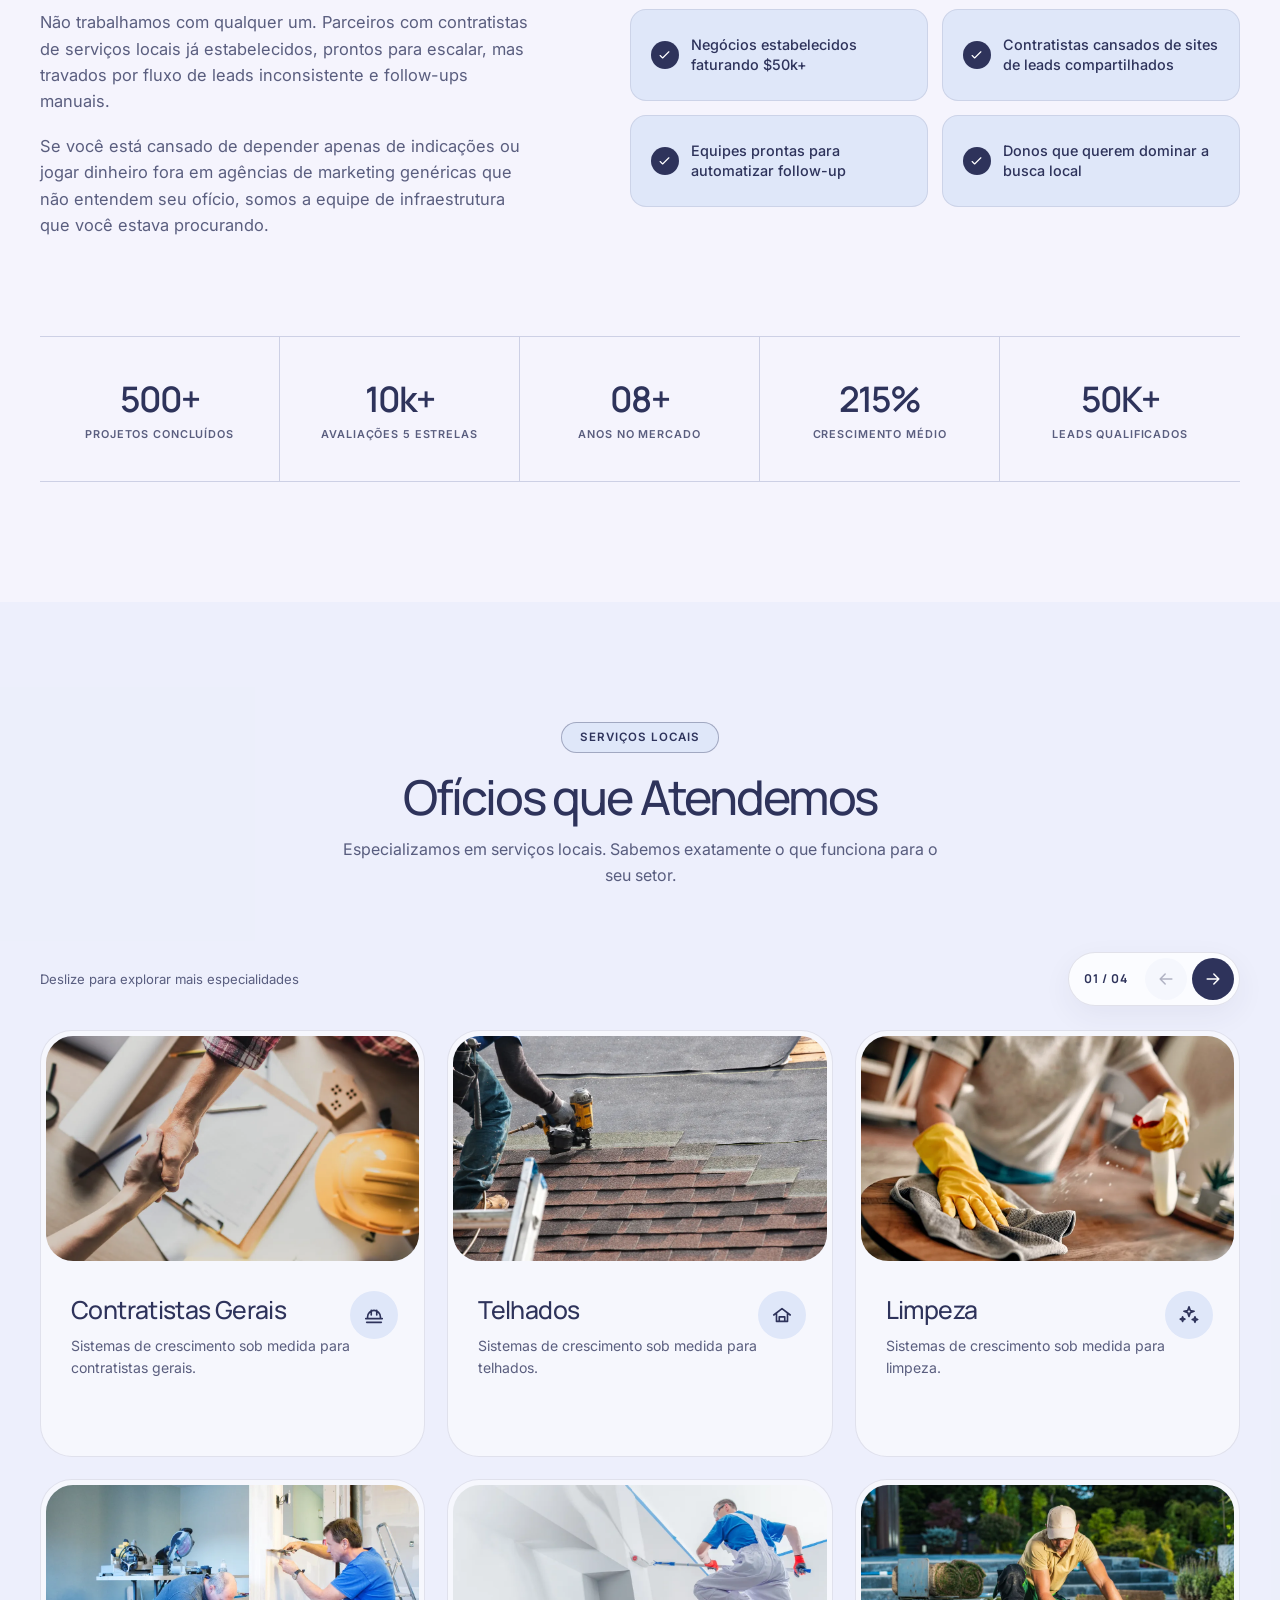
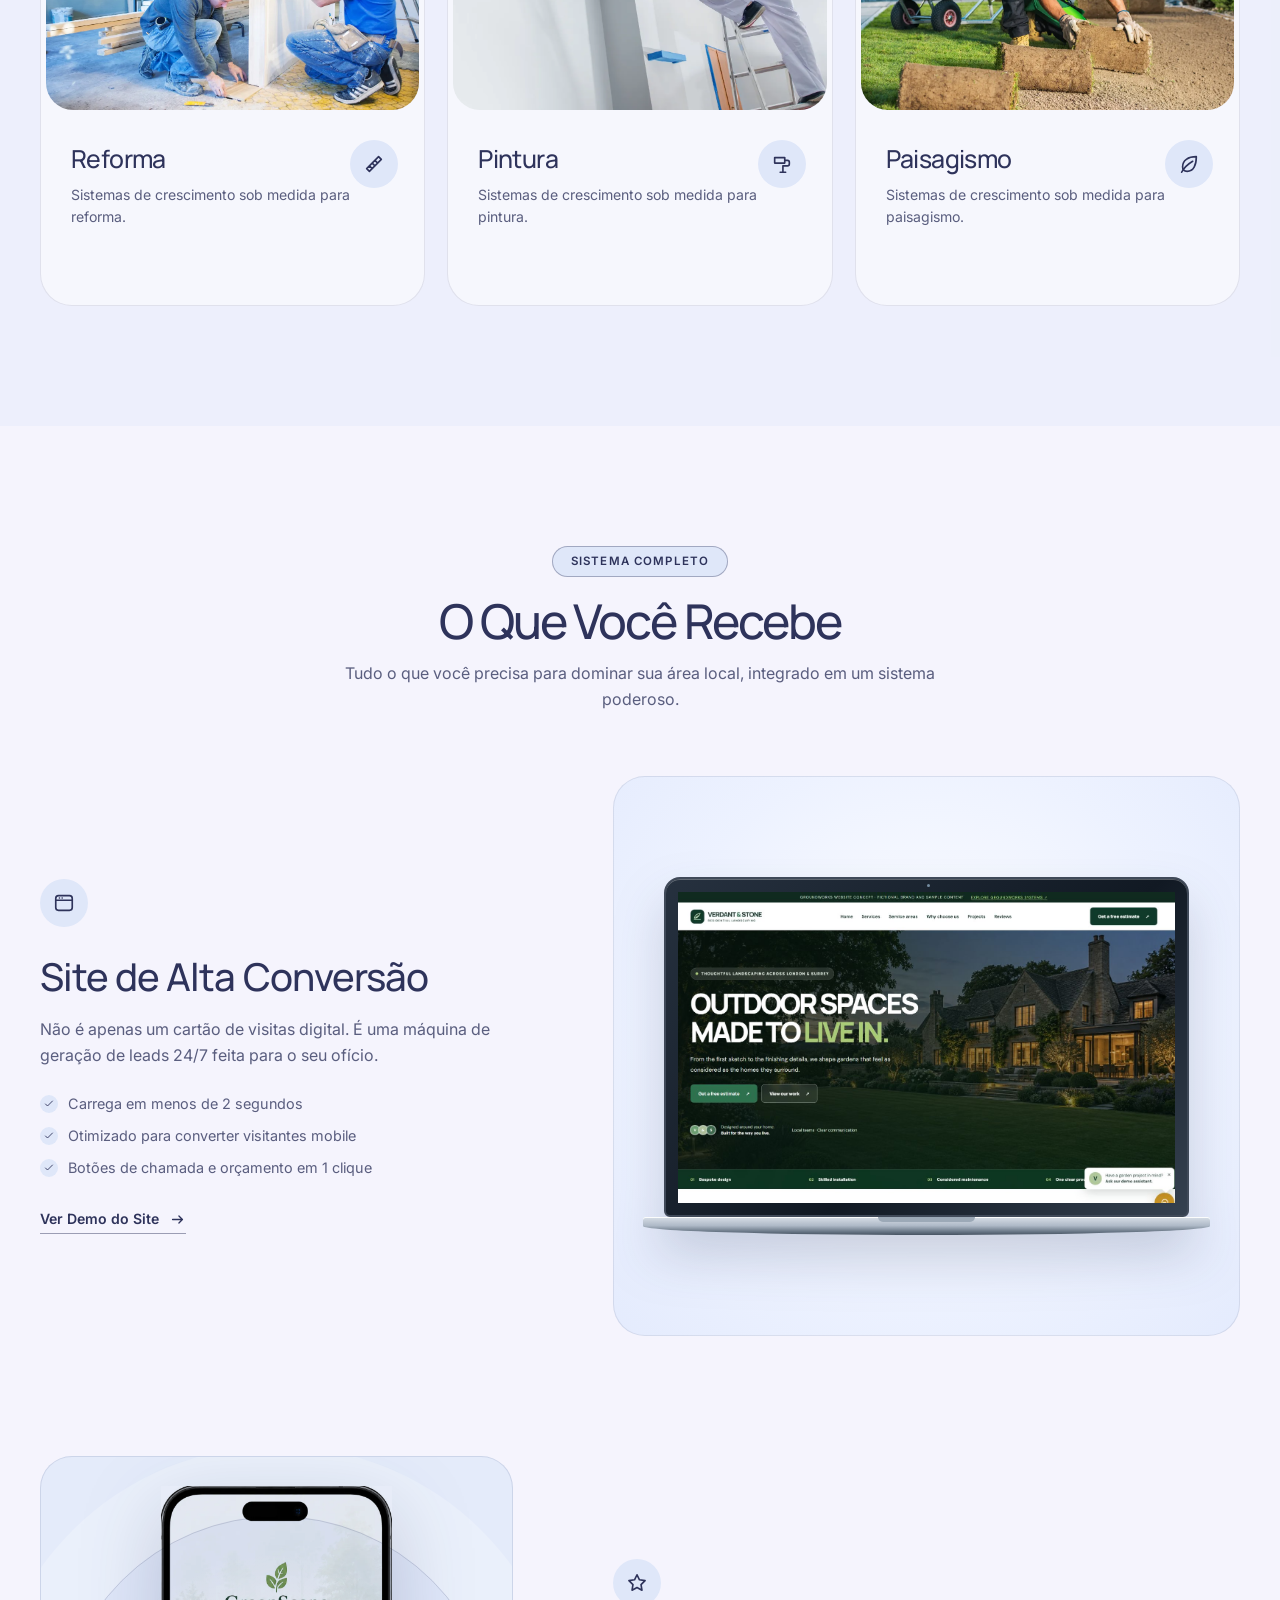
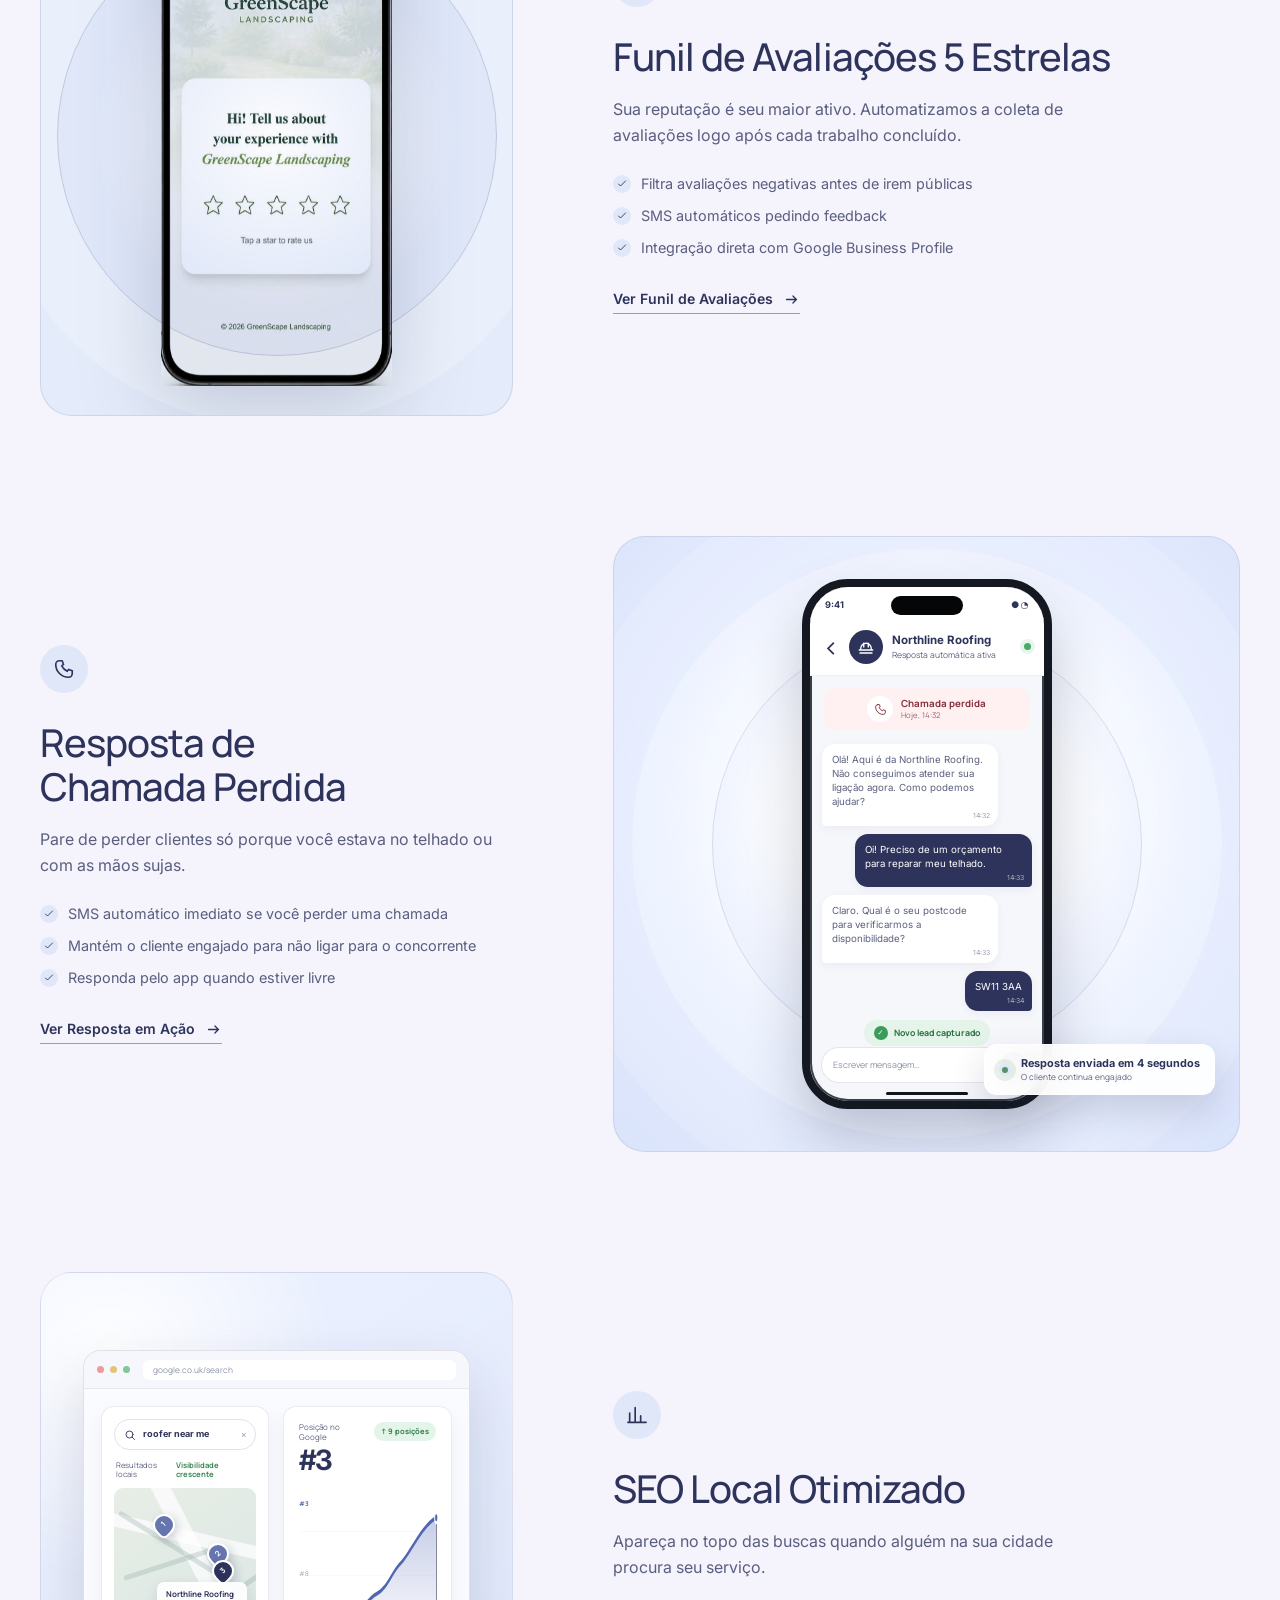
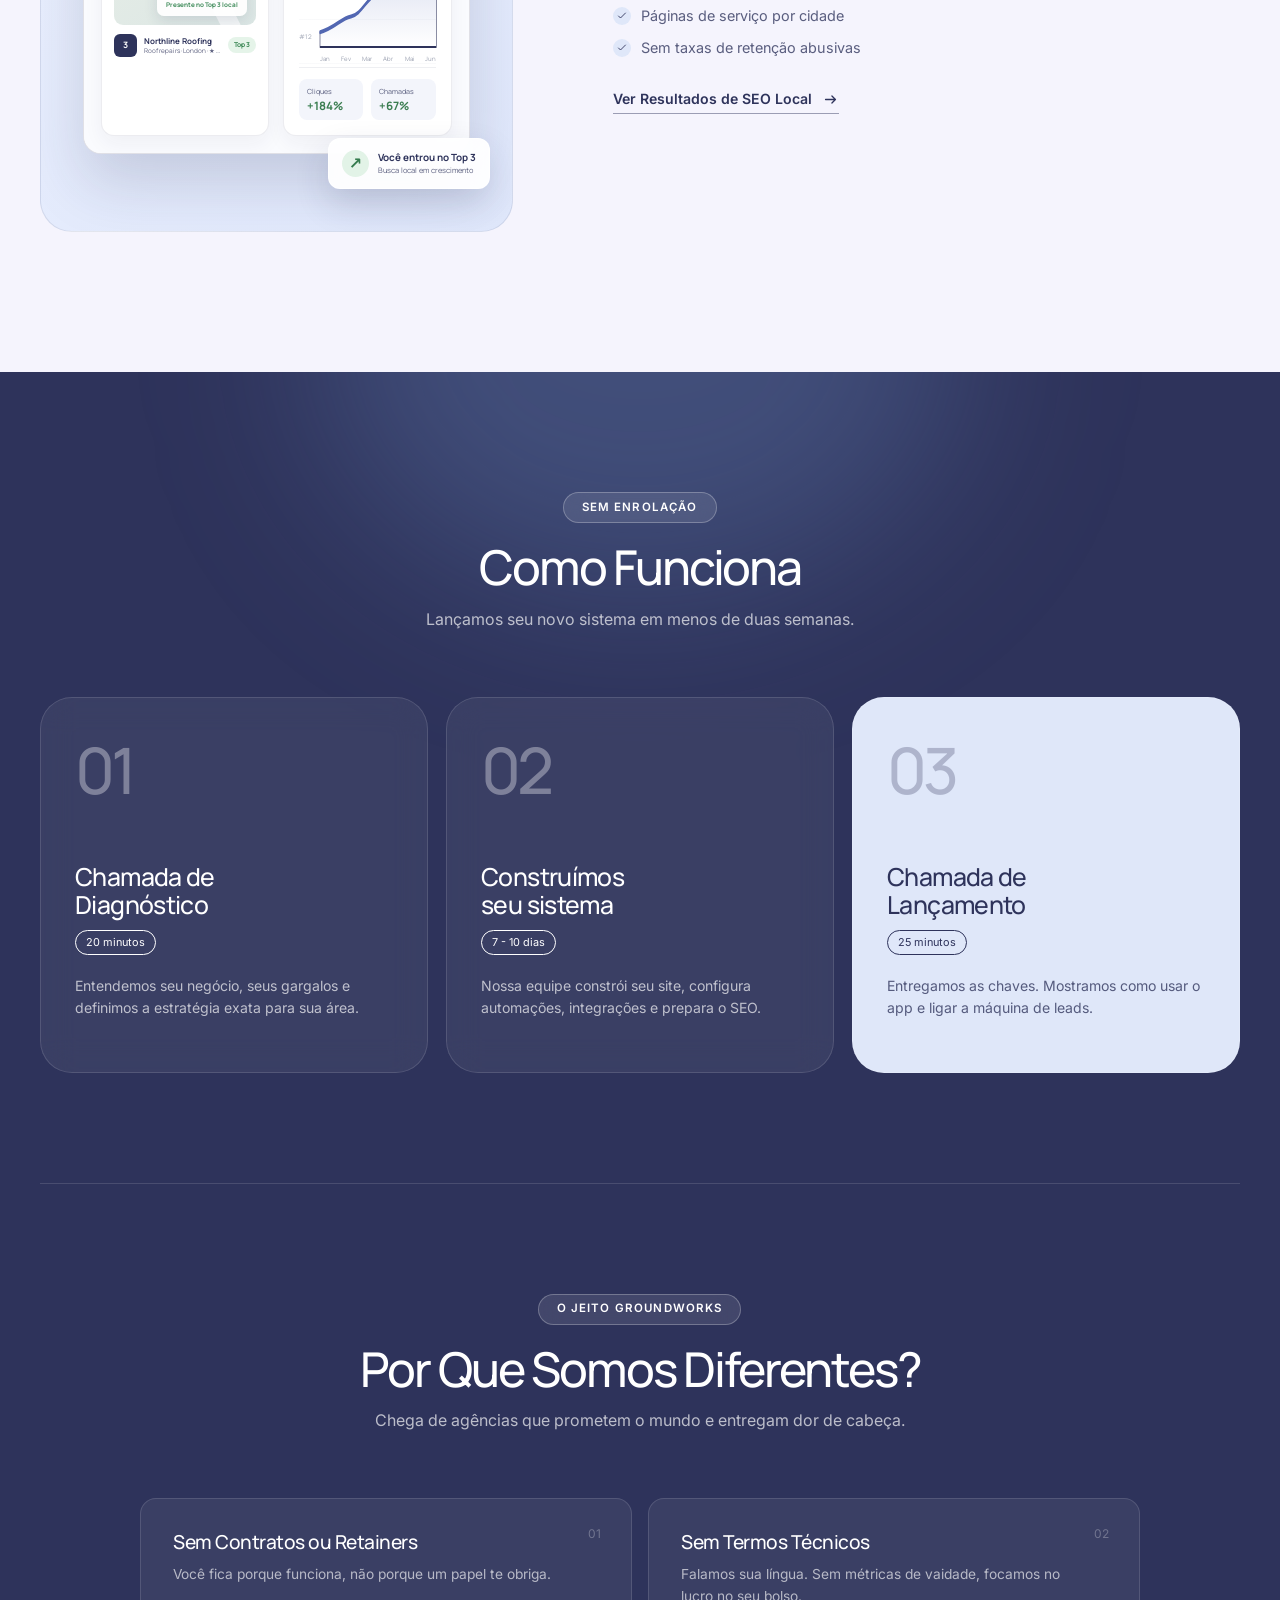
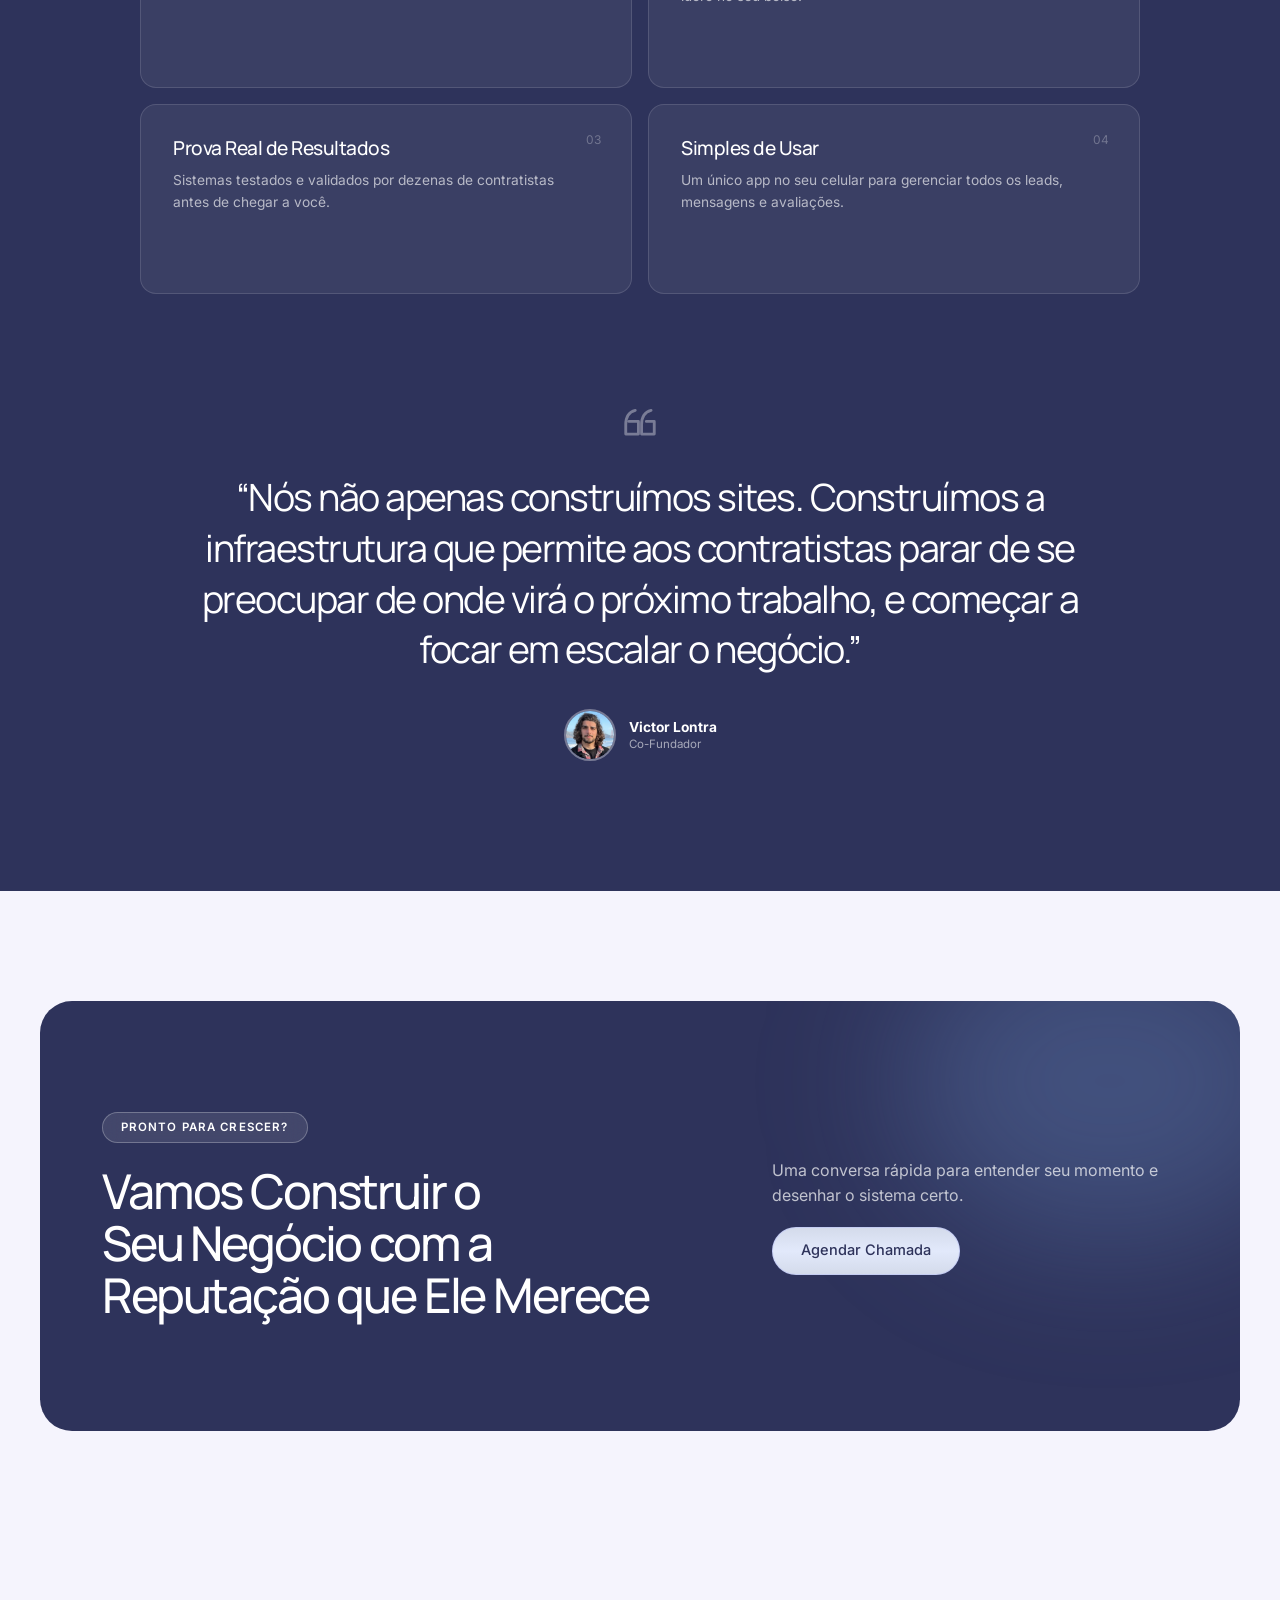
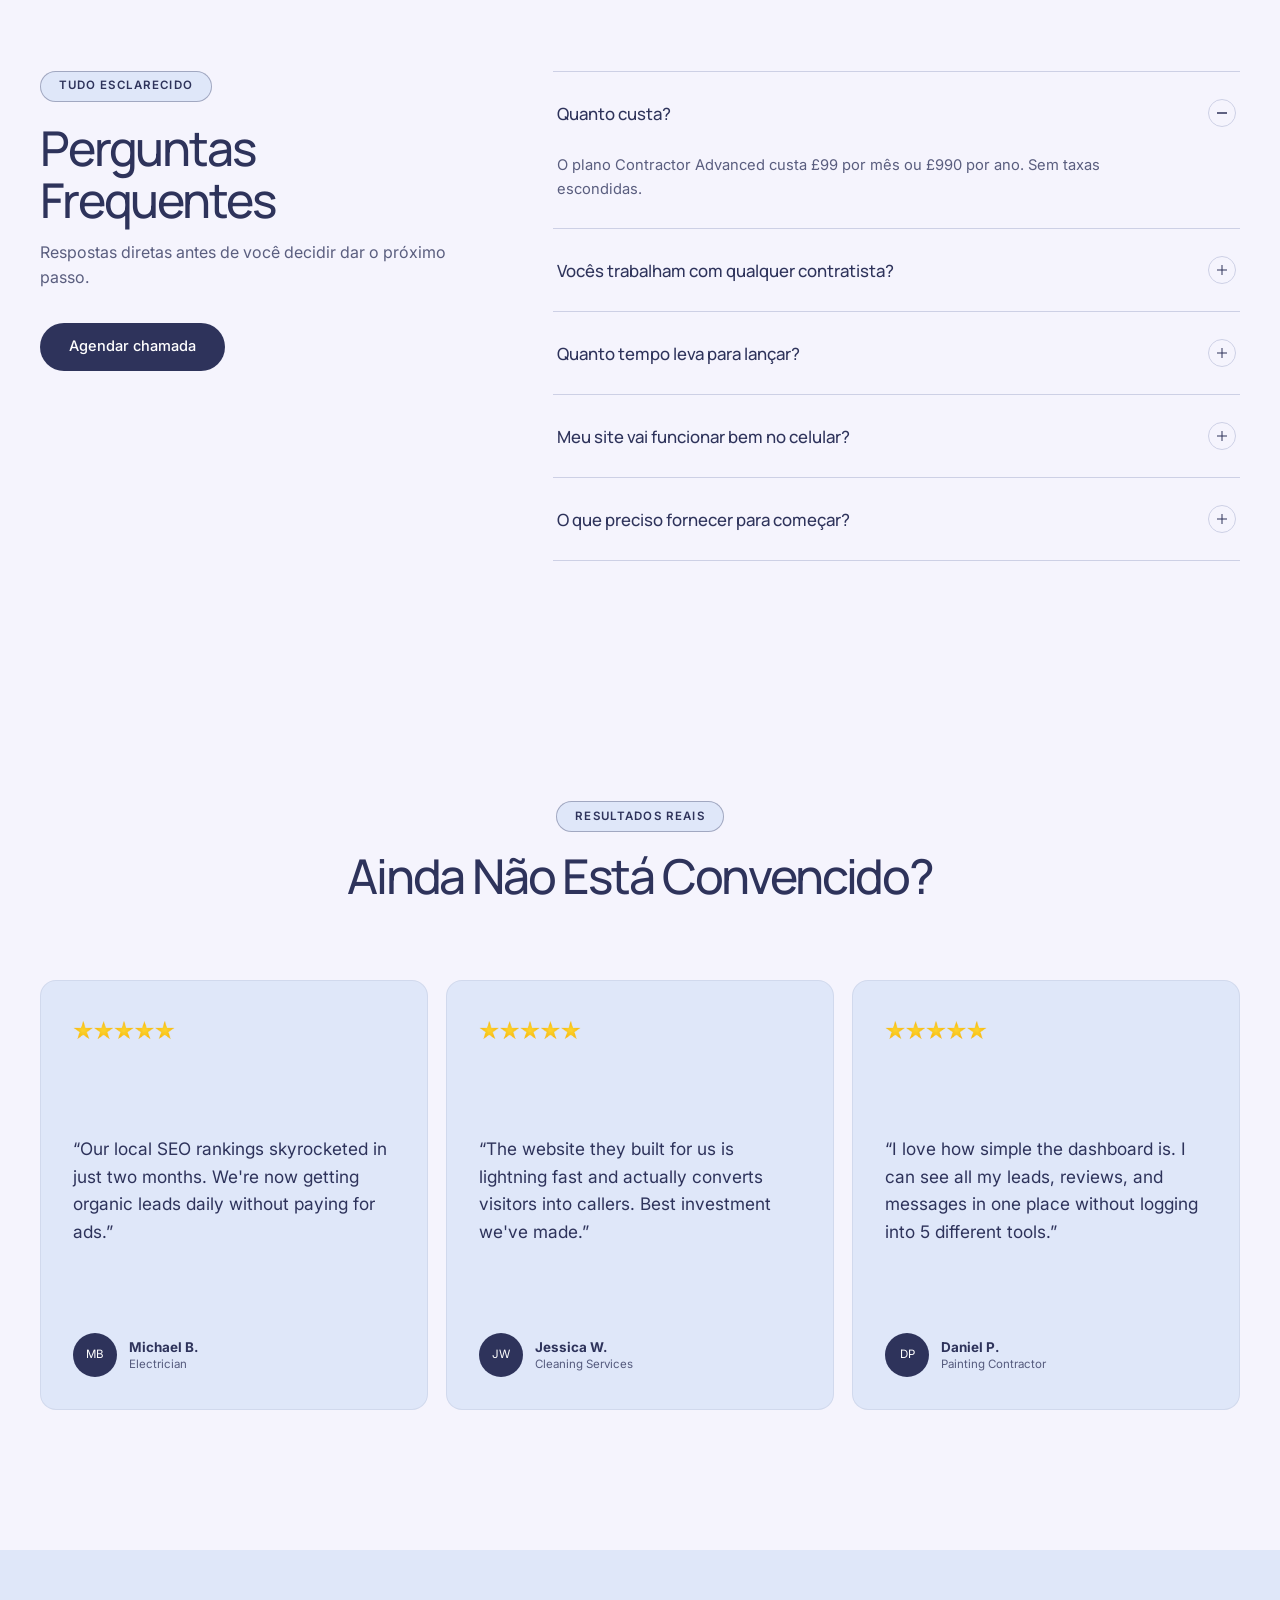
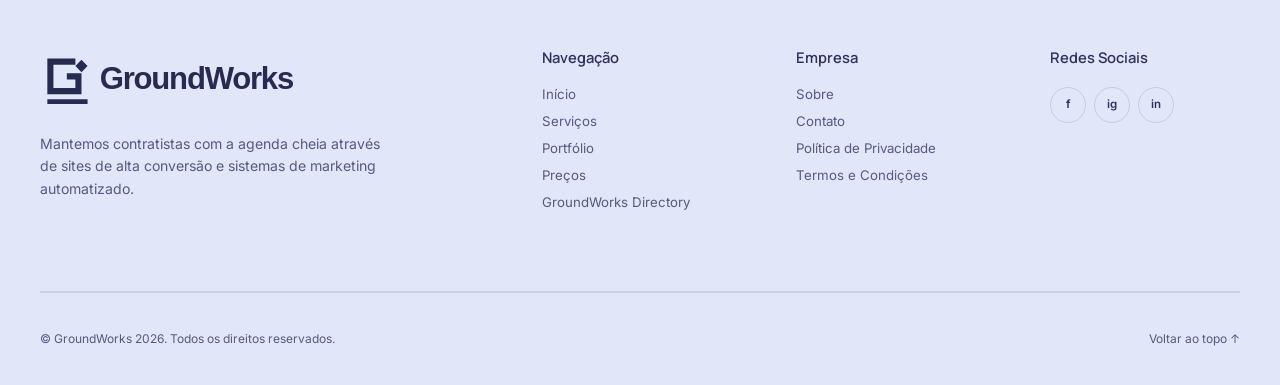
==== commit 9d67b936: "Update hero marketing systems label" ====
--- a/systems/index.html
+++ b/systems/index.html
@@ -17,7 +17,7 @@
     <link rel="icon" type="image/svg+xml" href="../assets/images/groundworks-favicon.svg" />
     <link rel="stylesheet" href="styles.css?v=groundworks-prefooter-fix-1" />
     <script src="script.js?v=groundworks-trades-3" defer></script>
-    <script src="i18n.js?v=groundworks-hero-copy-1" defer></script>
+    <script src="i18n.js?v=groundworks-hero-copy-2" defer></script>
   </head>
   <body>
     <a class="skip-link" href="#conteudo">Pular para o conteúdo</a>
@@ -109,7 +109,7 @@
         <div class="hero-orb hero-orb-two" aria-hidden="true"></div>
         <div class="container hero-inner">
           <div class="hero-copy" data-reveal>
-            <span class="tag tag-on-dark">Marketing para contratistas</span>
+            <span class="tag tag-on-dark">Sistemas de Marketing para Contratistas</span>
             <h1>Transforme Mais Leads em Obras Fechadas.</h1>
             <p>
               Sites, acompanhamento com IA, automações e gestão de reputação criados para ajudar contratistas
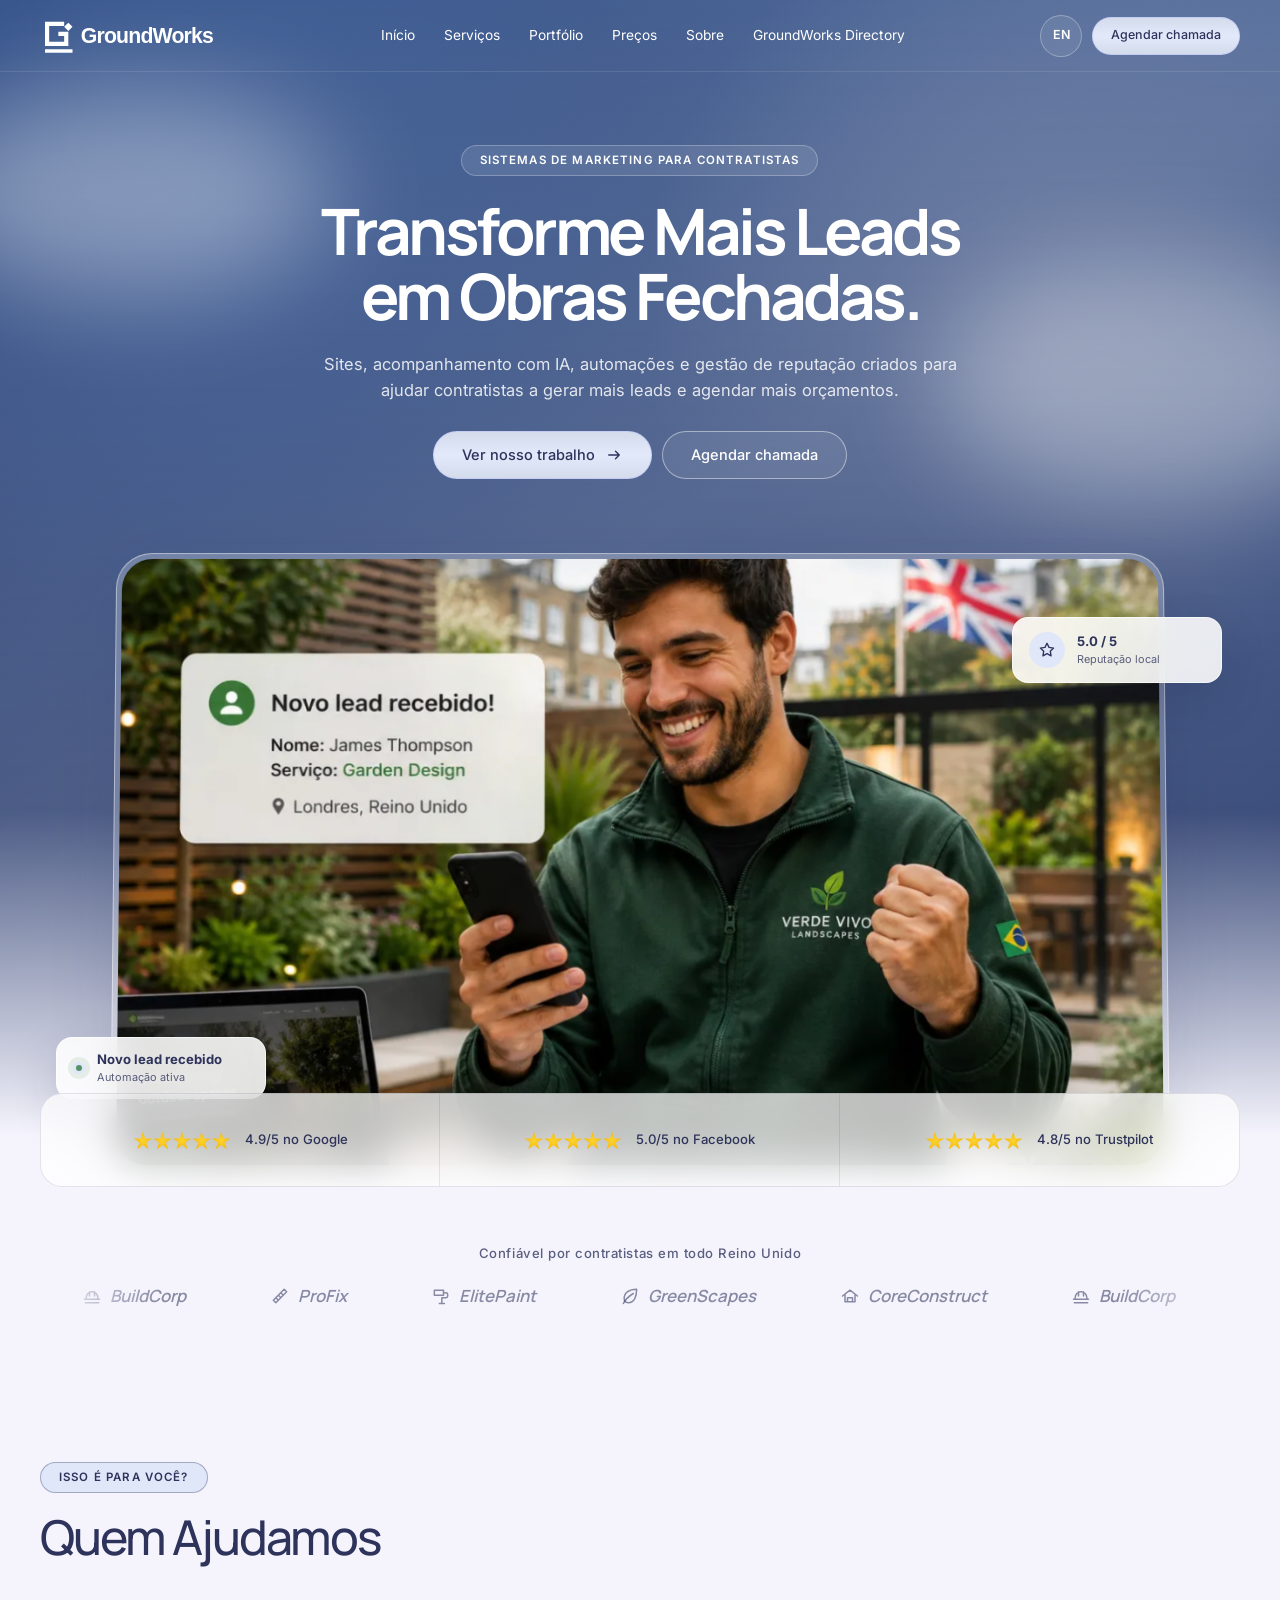
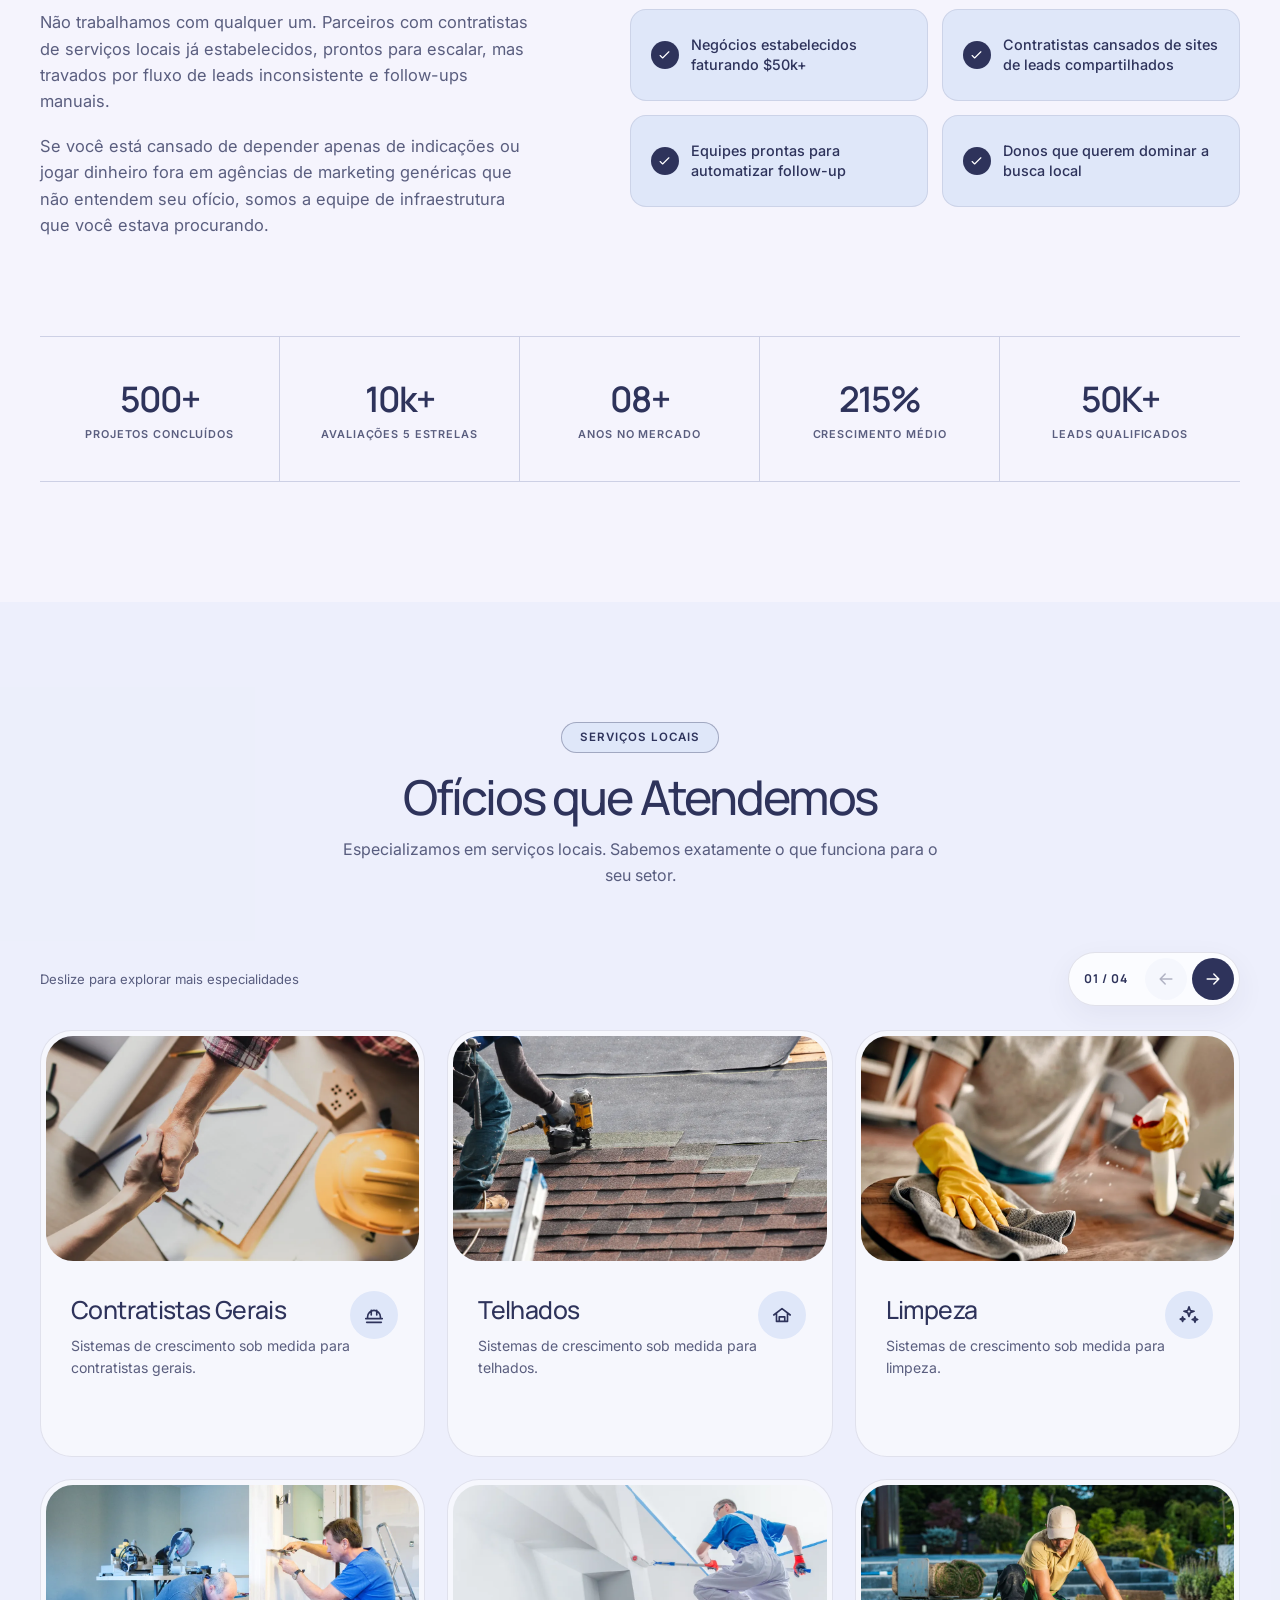
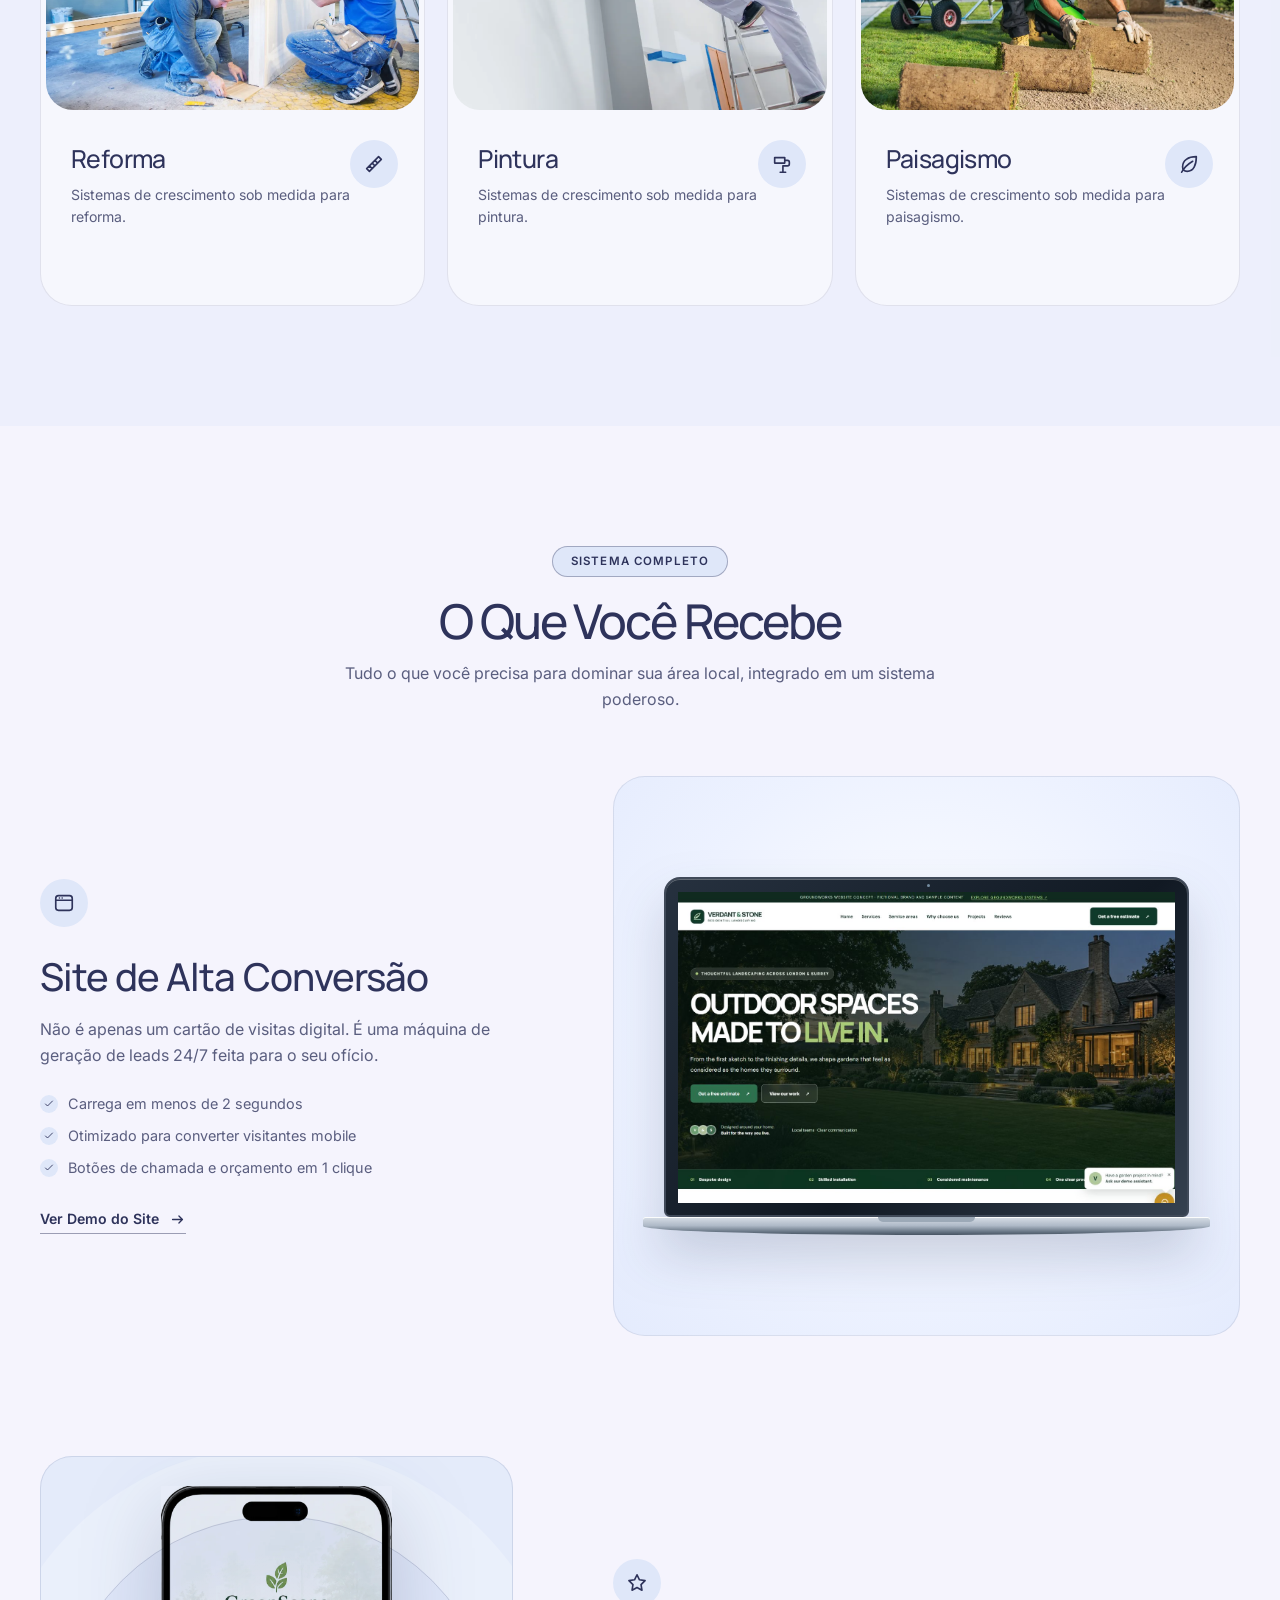
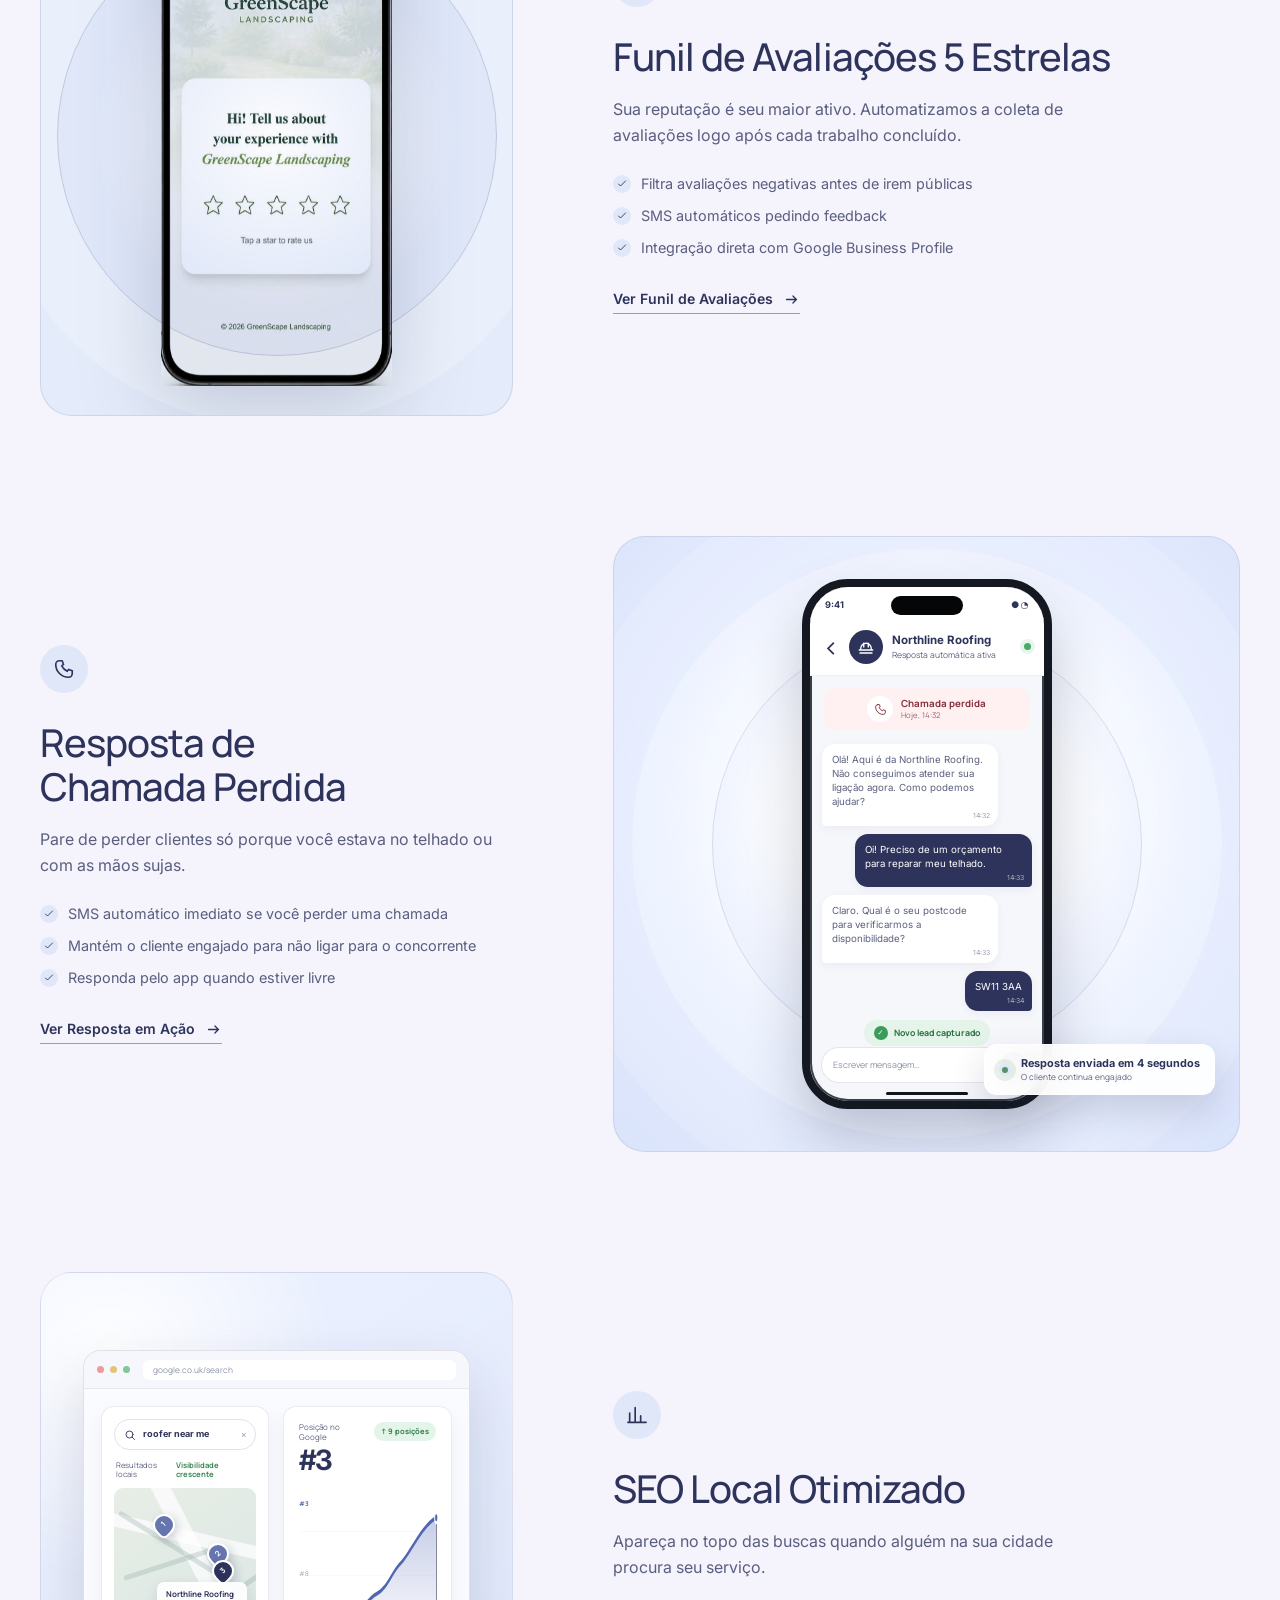
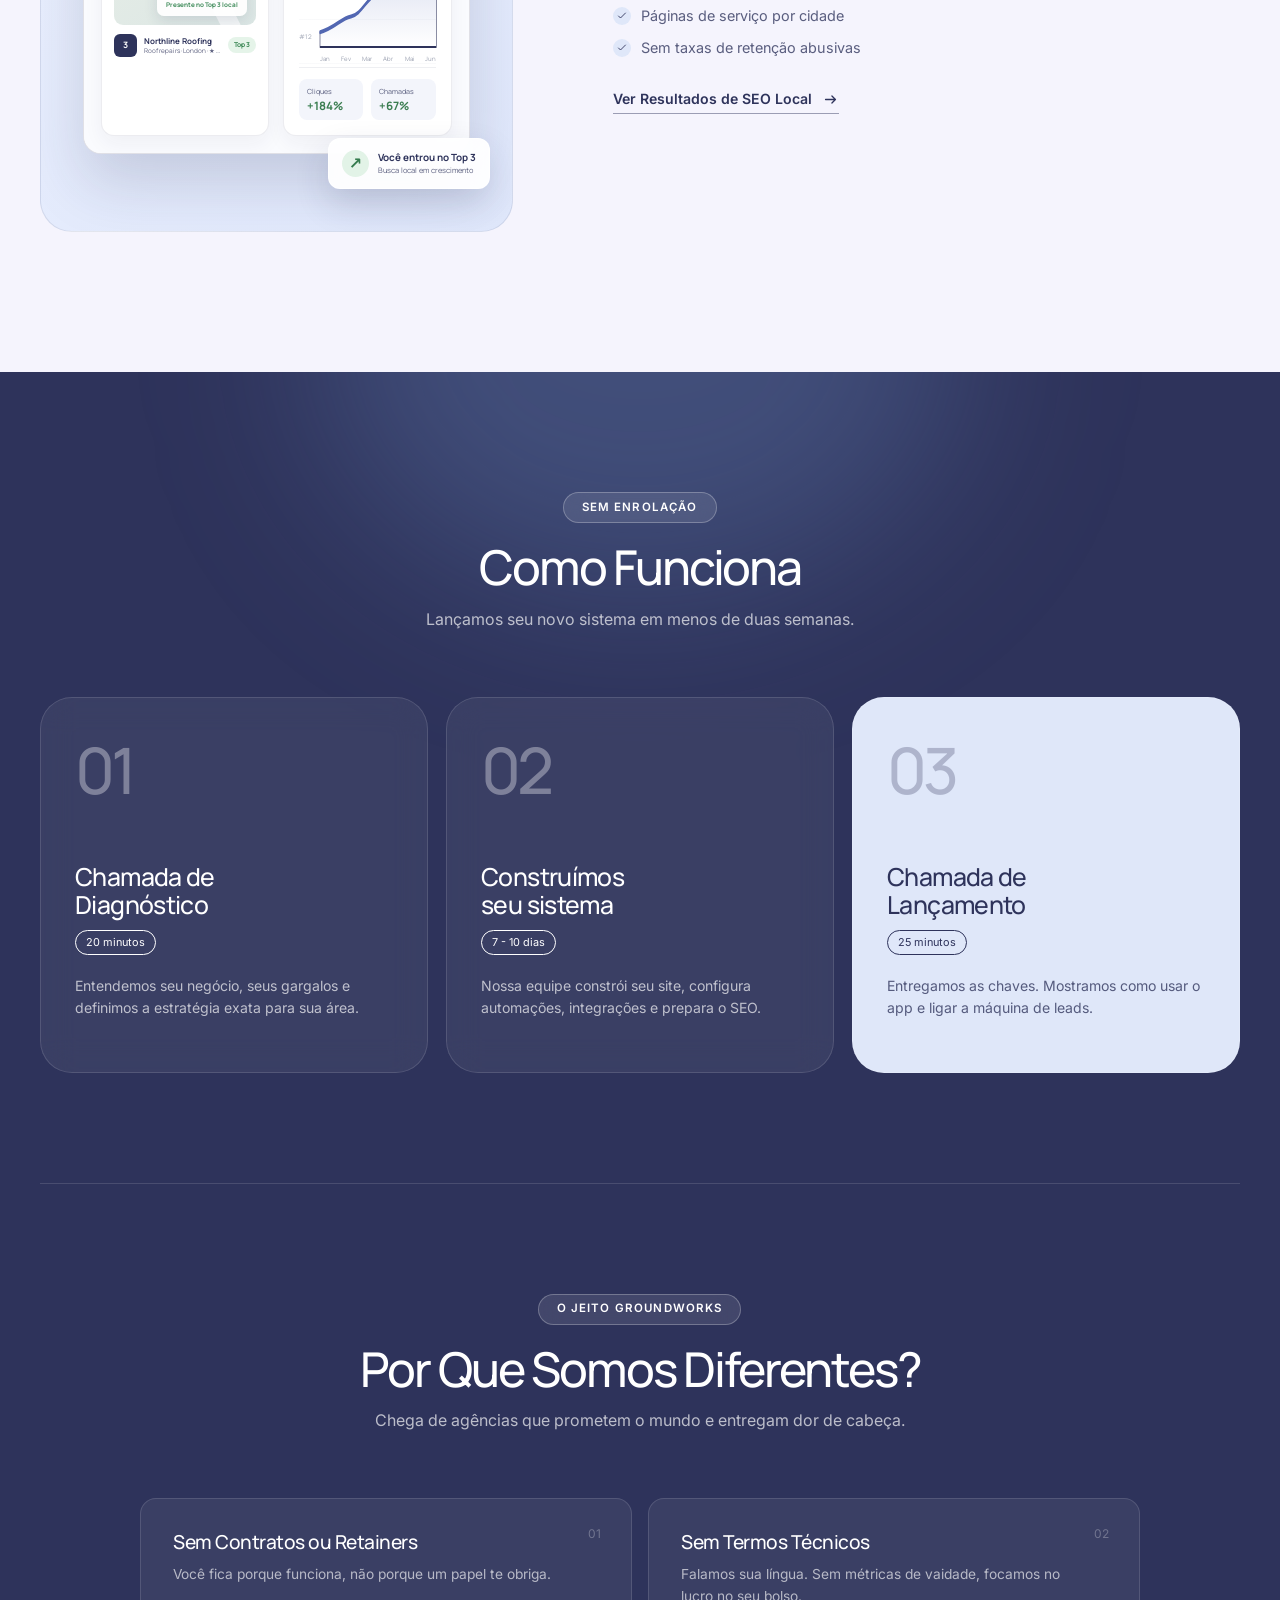
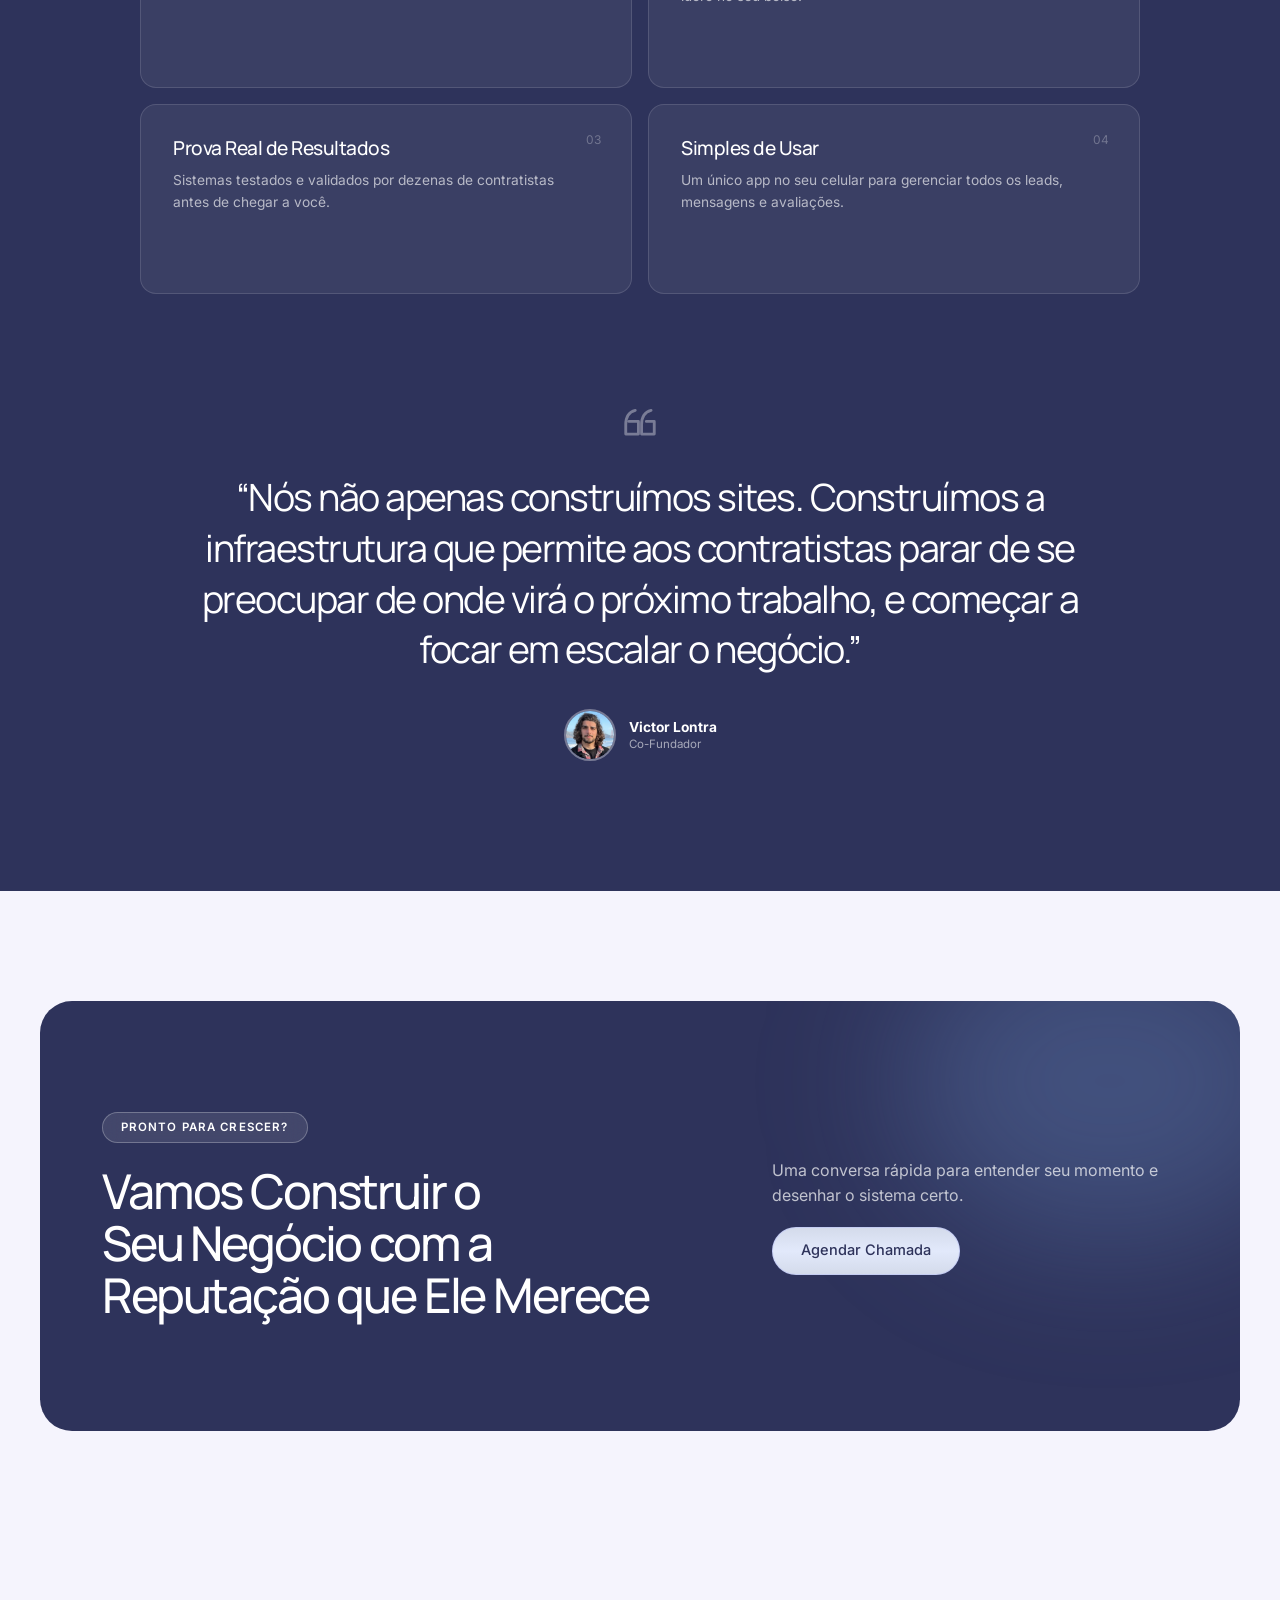
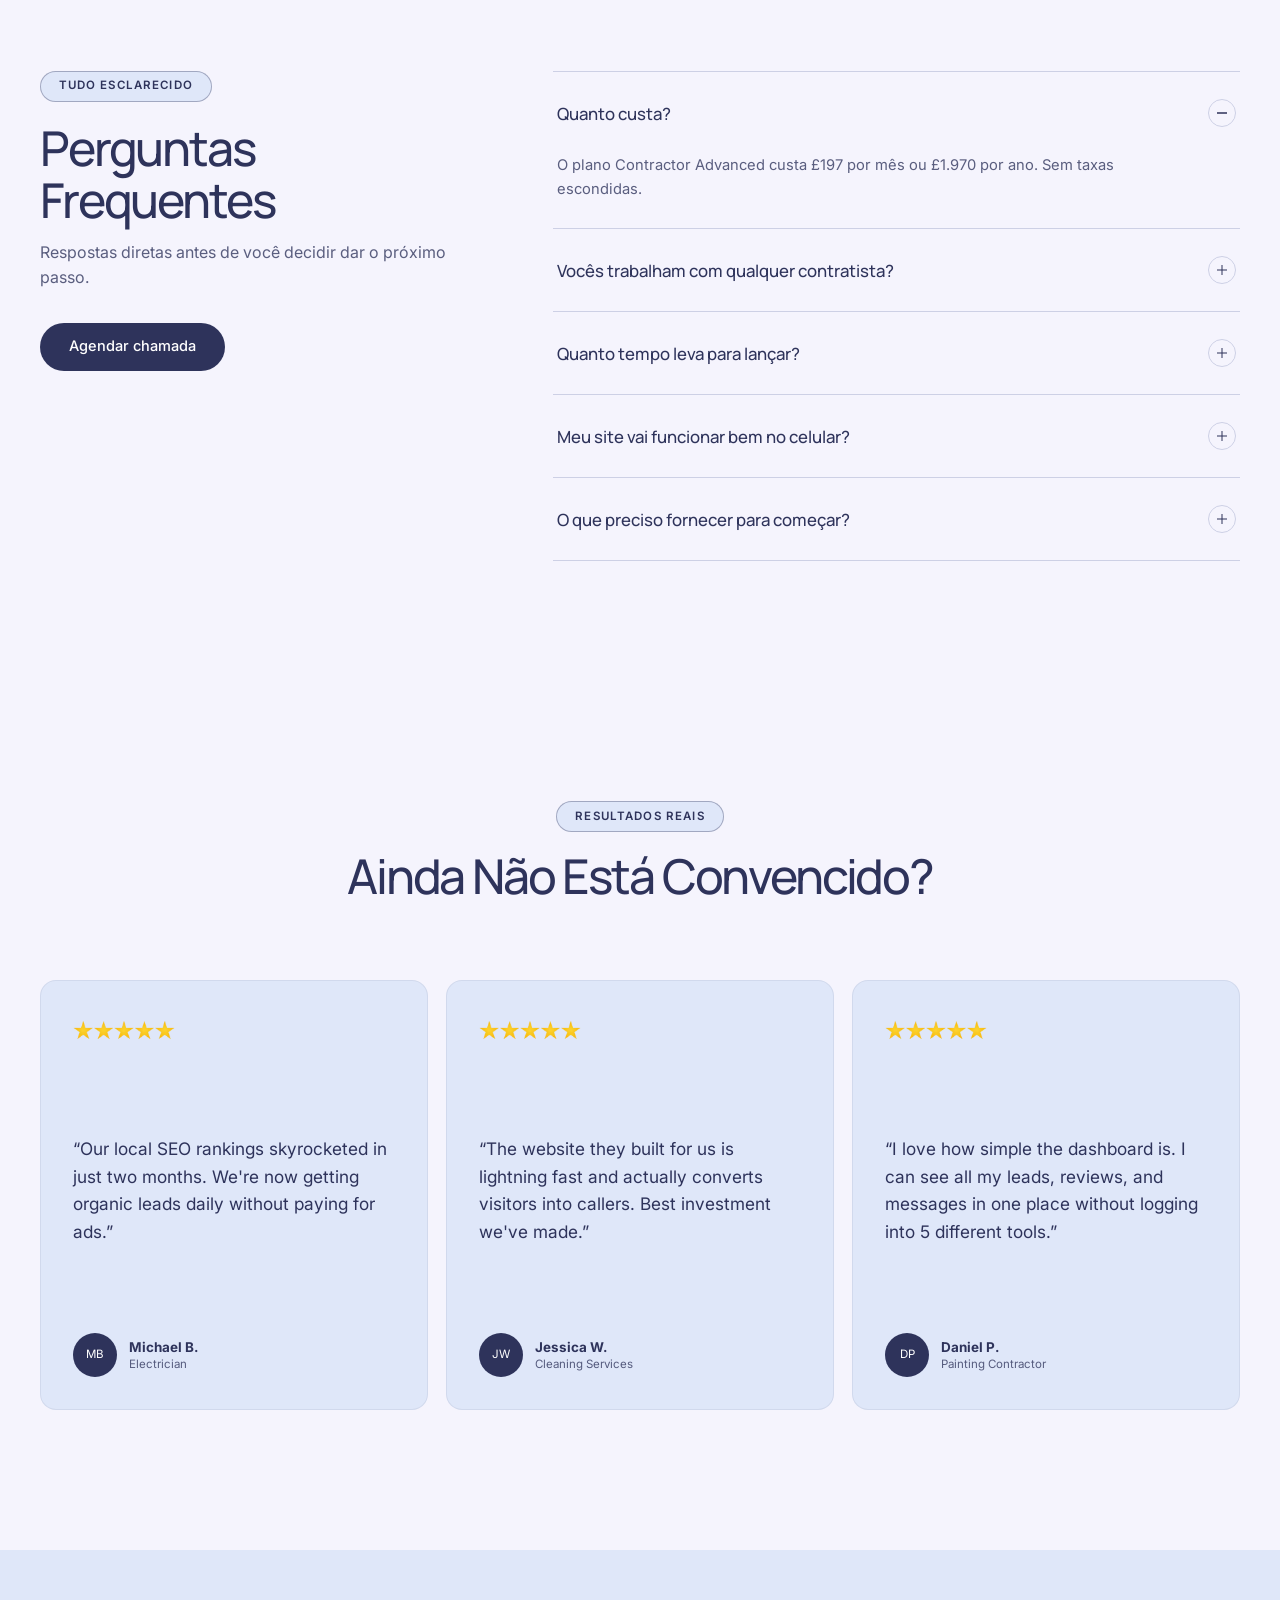
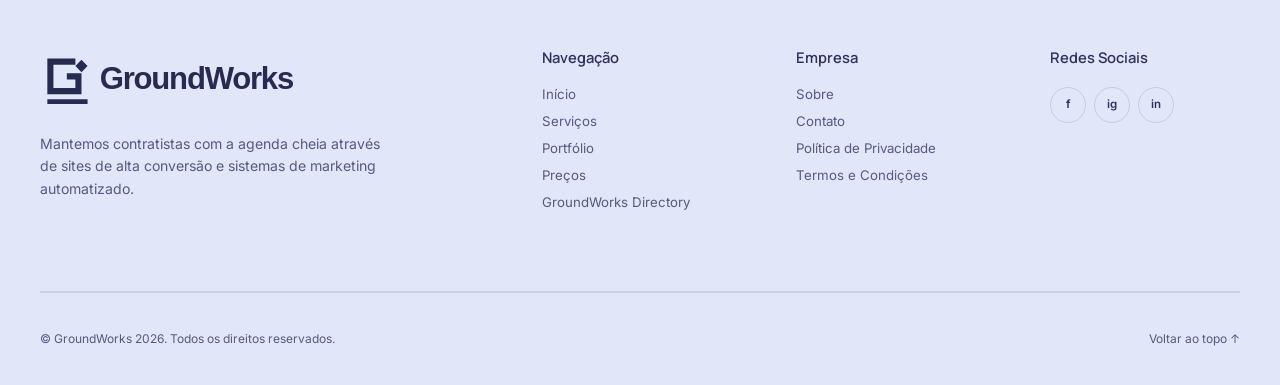
==== commit 86a6b88d: "Update Contractor Advanced pricing to 197 GBP" ====
--- a/systems/index.html
+++ b/systems/index.html
@@ -509,7 +509,7 @@
           <div class="faq-list" data-faq>
             <article class="faq-item" data-reveal>
               <h3><button type="button" aria-expanded="true"><span>Quanto custa?</span><span class="faq-plus" aria-hidden="true"></span></button></h3>
-              <div class="faq-answer"><p>O plano Contractor Advanced custa £99 por mês ou £990 por ano. Sem taxas escondidas.</p></div>
+              <div class="faq-answer"><p>O plano Contractor Advanced custa £197 por mês ou £1.970 por ano. Sem taxas escondidas.</p></div>
             </article>
             <article class="faq-item" data-reveal>
               <h3><button type="button" aria-expanded="false"><span>Vocês trabalham com qualquer contratista?</span><span class="faq-plus" aria-hidden="true"></span></button></h3>
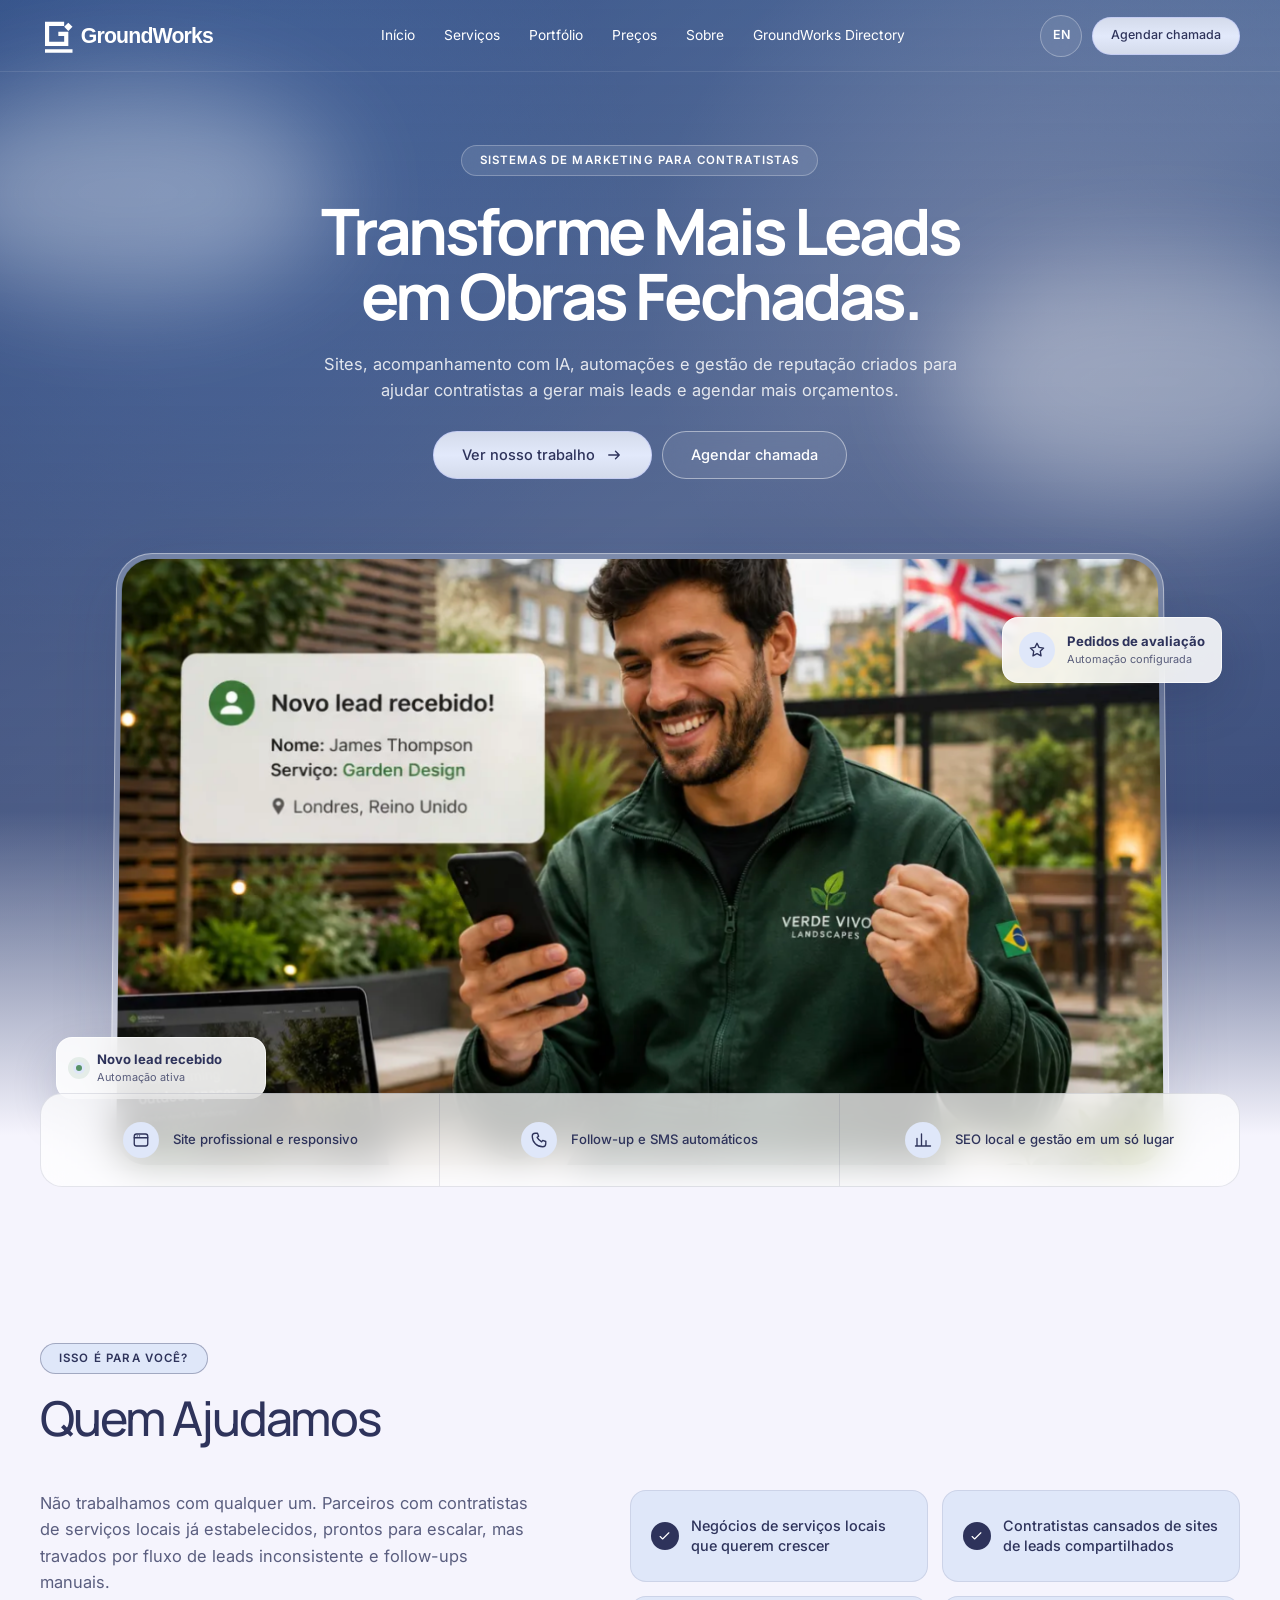
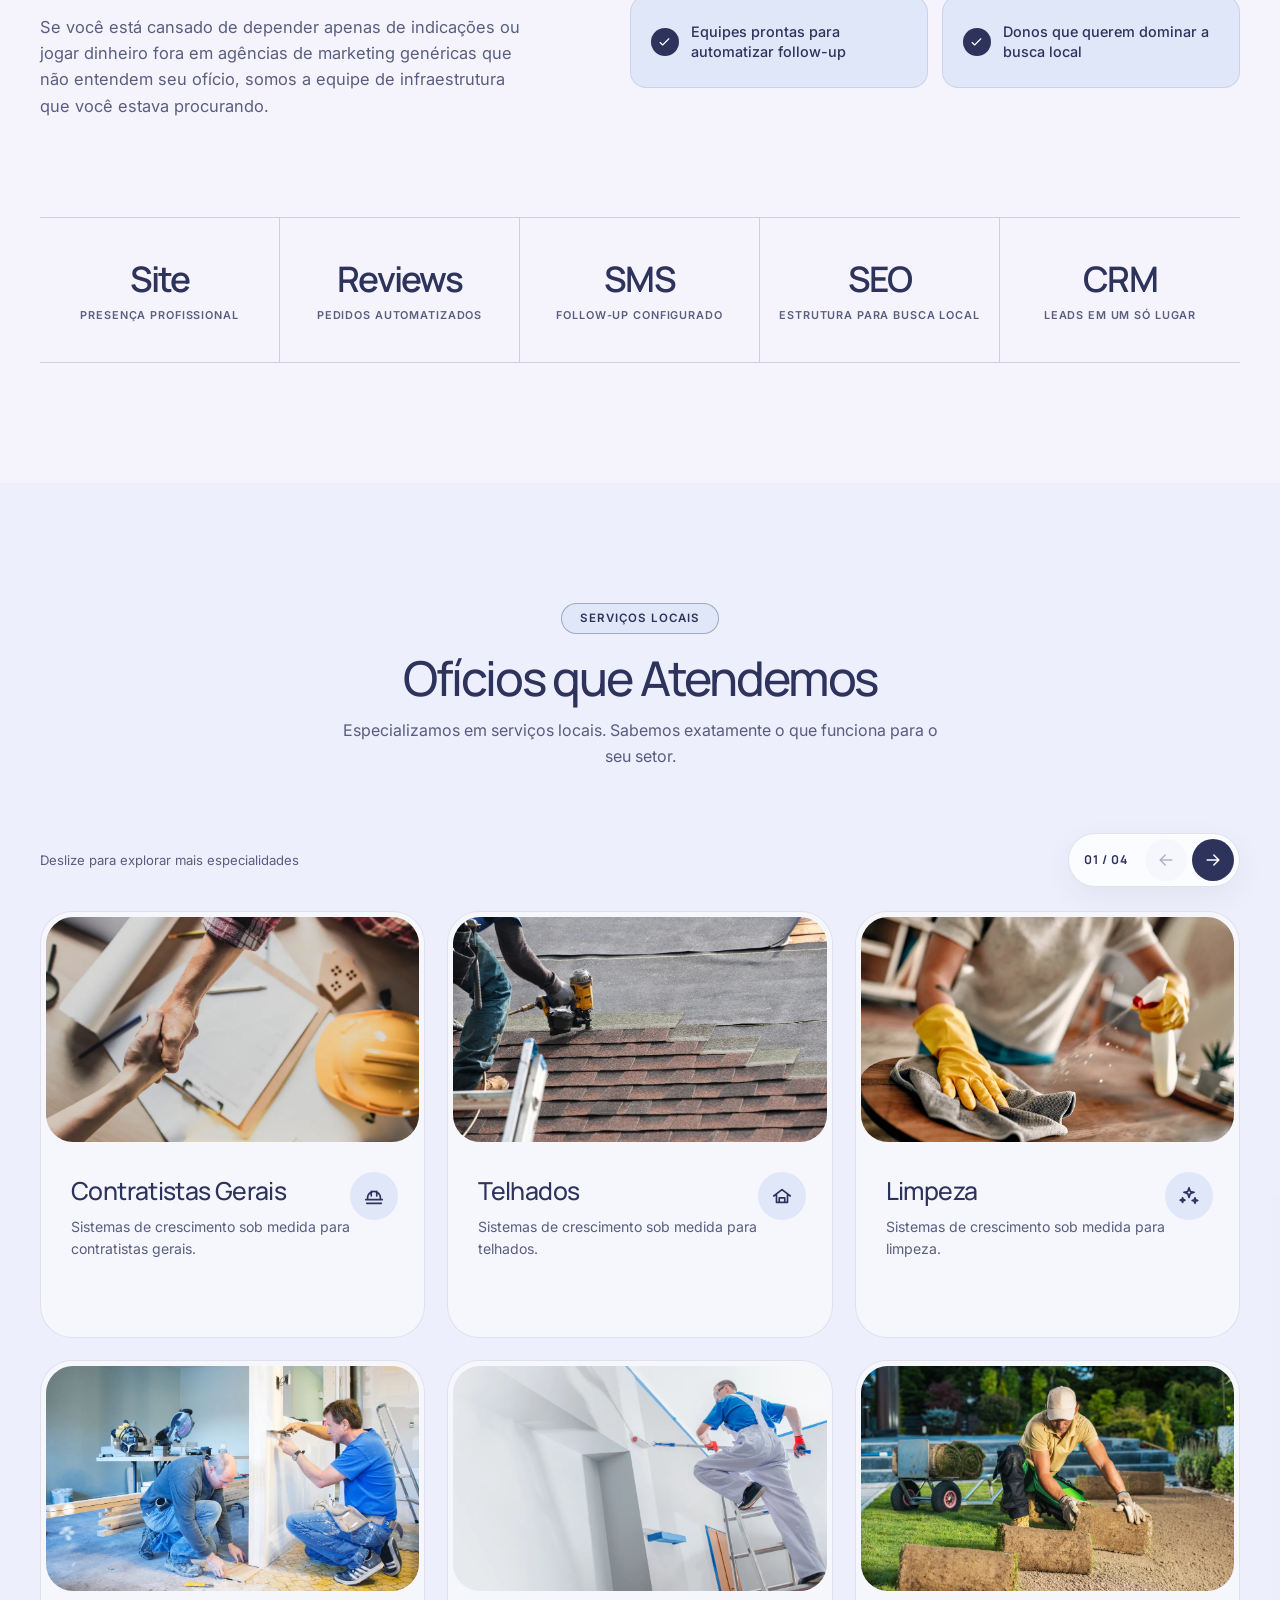
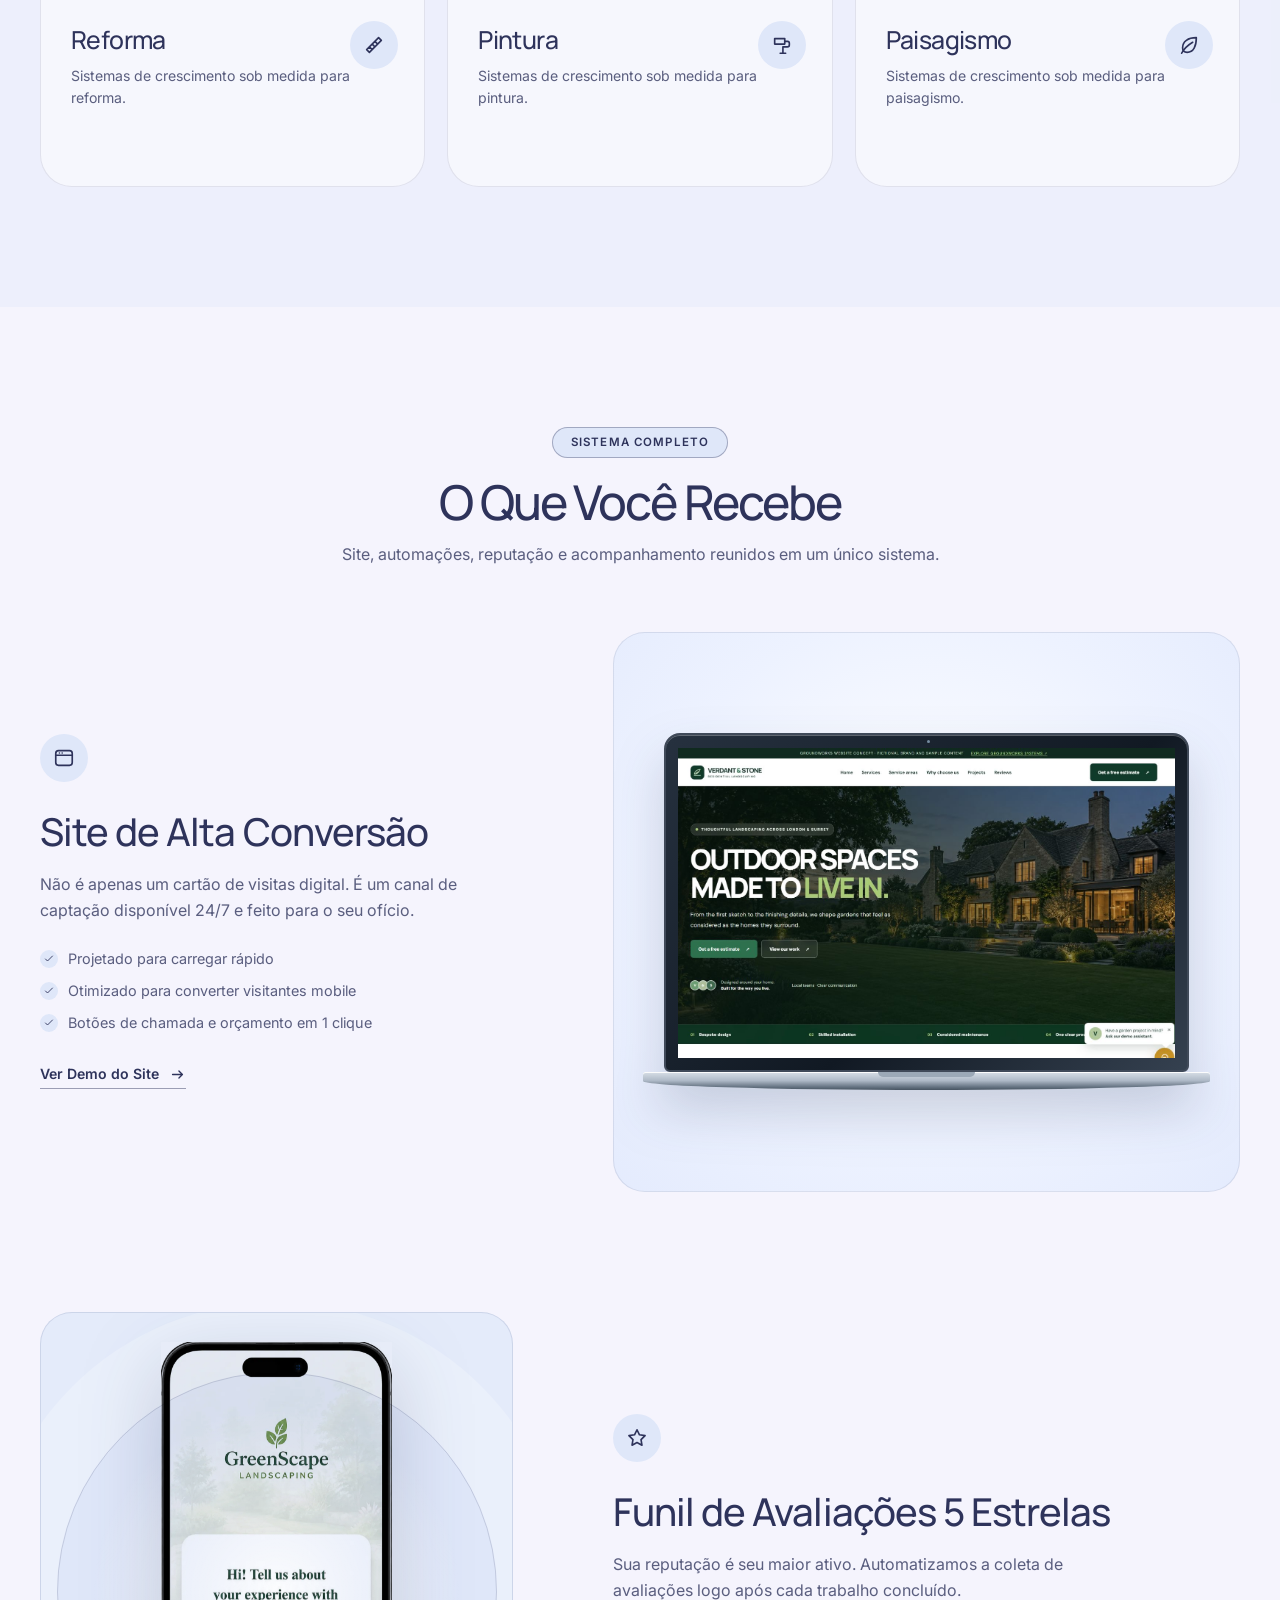
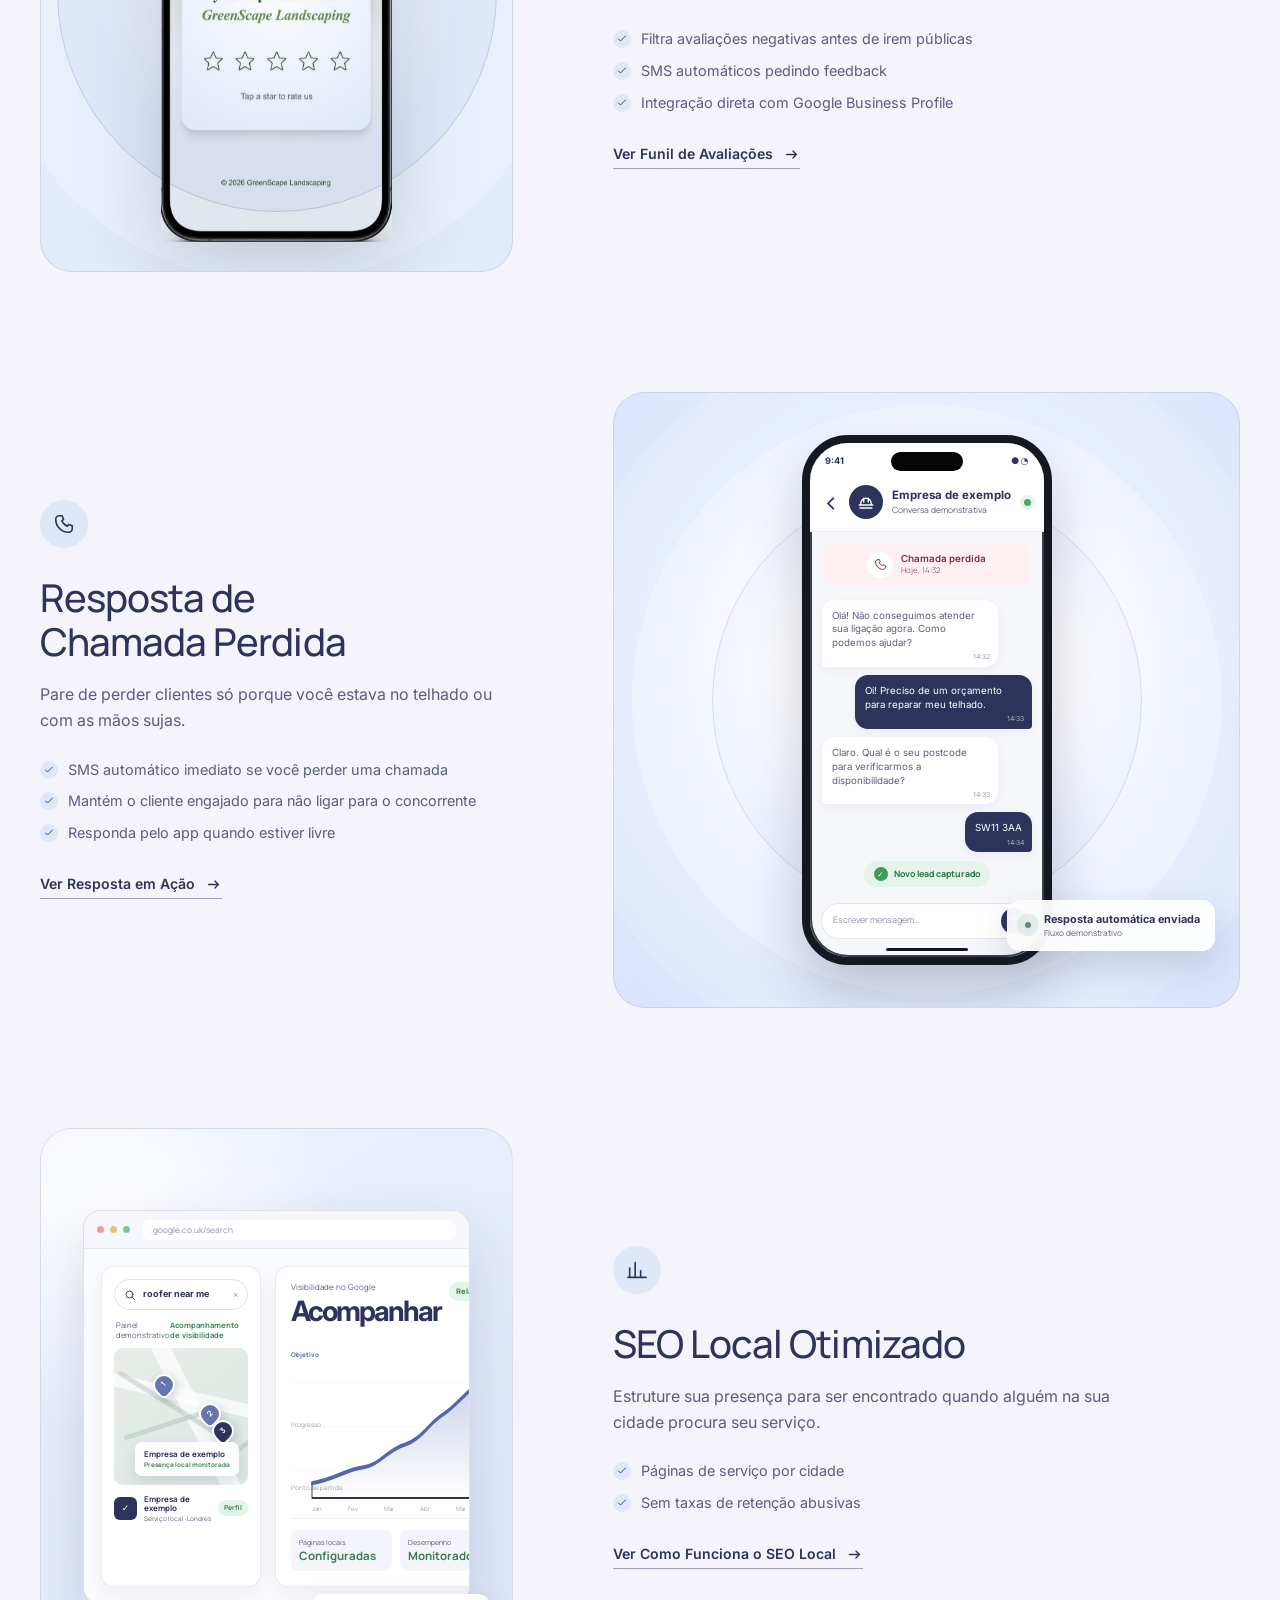
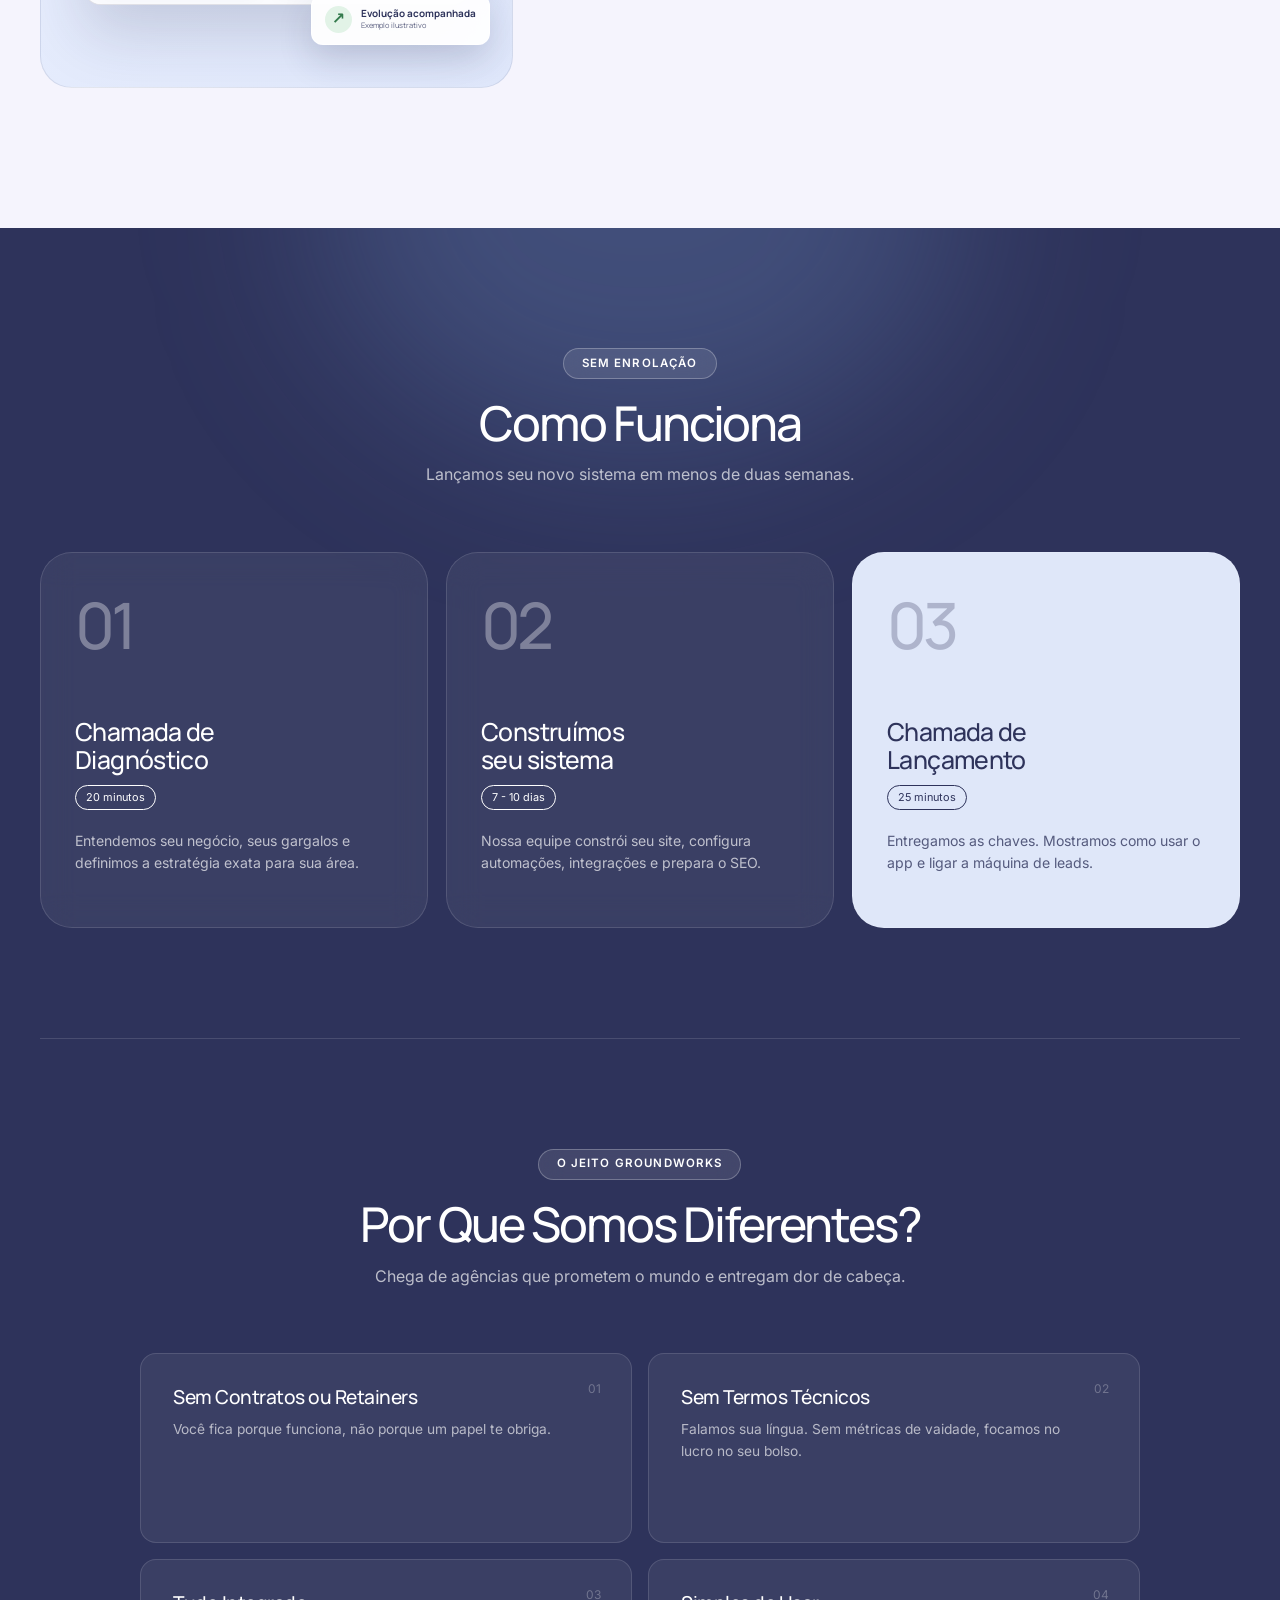
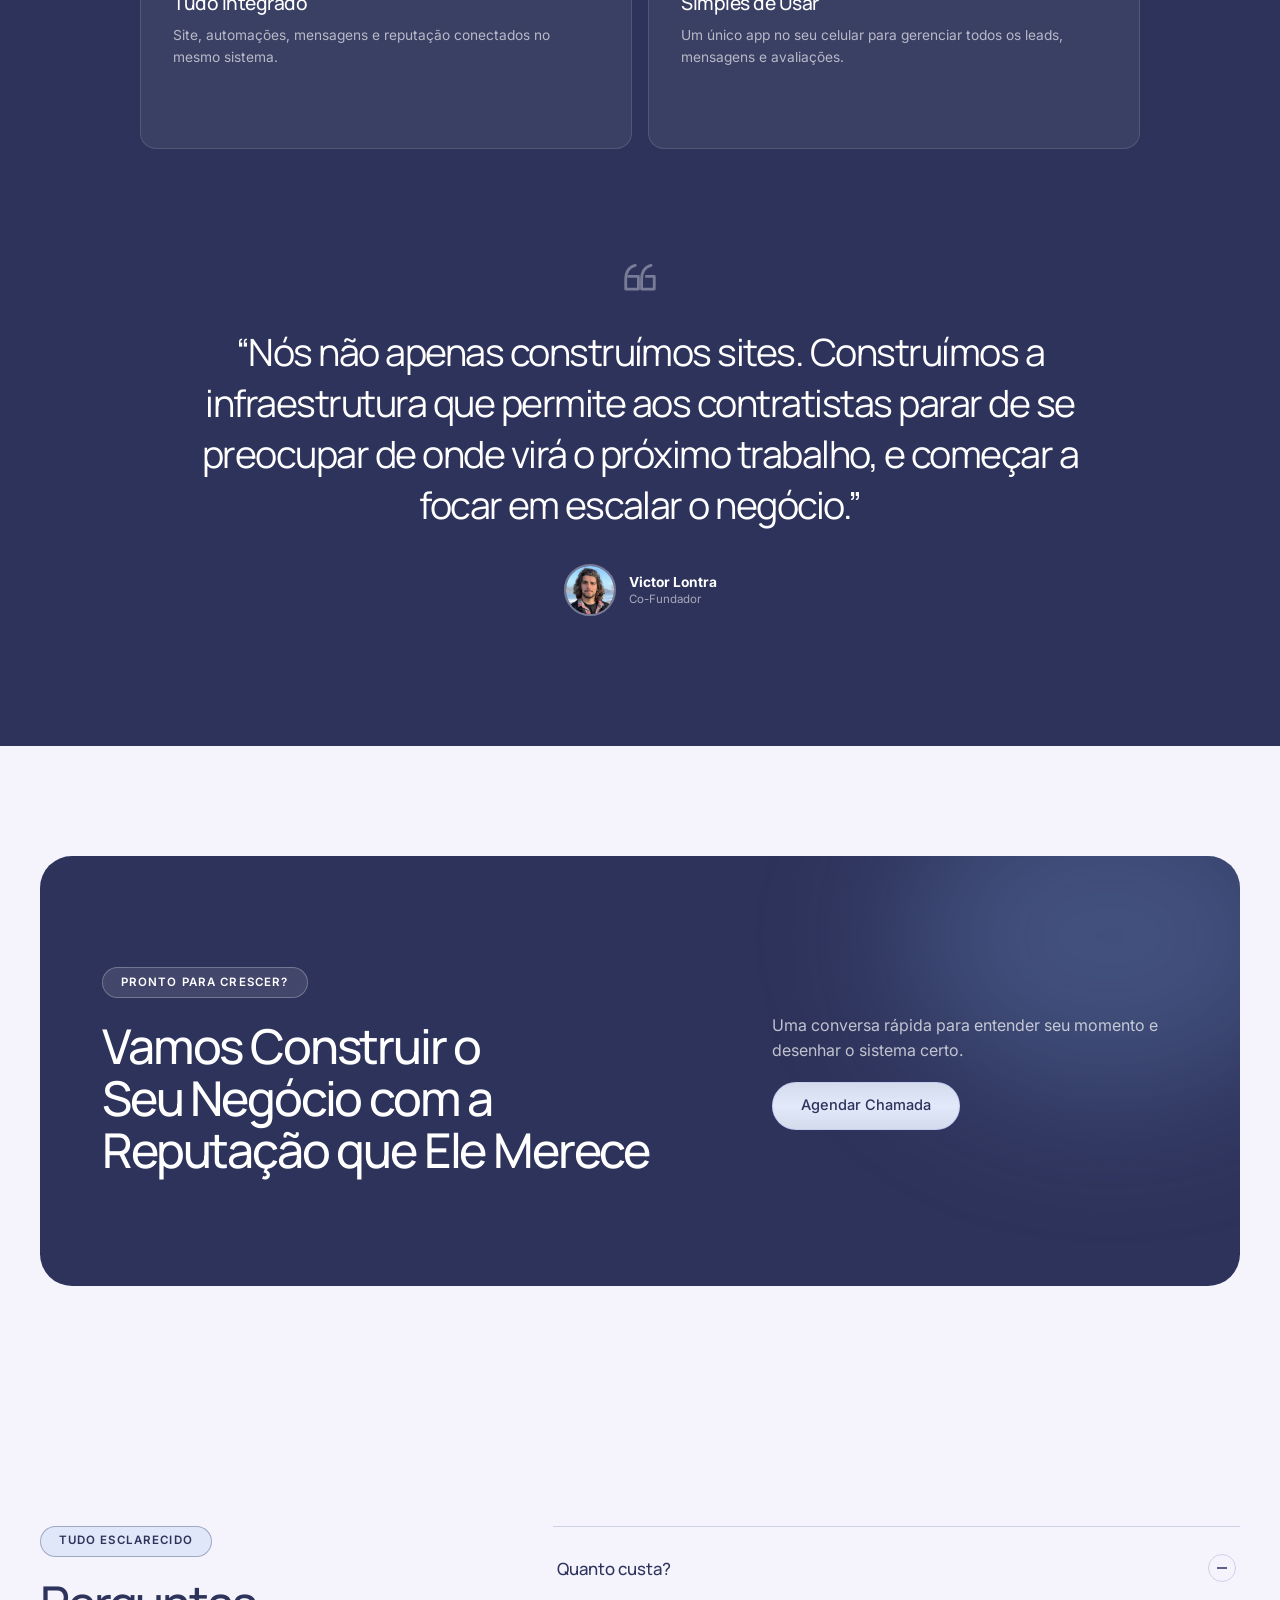
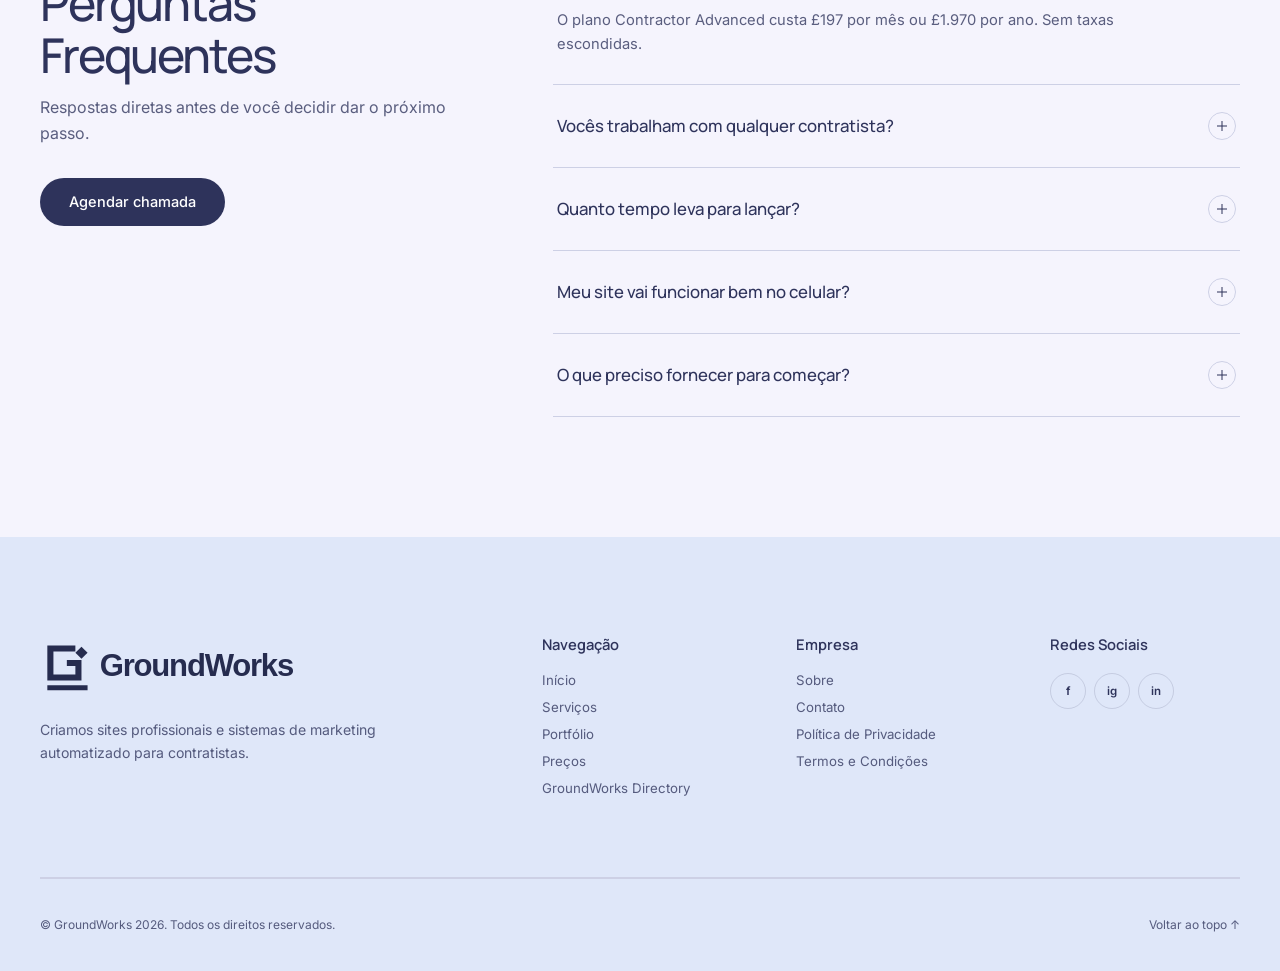
==== commit bfe306c7: "Remove unverified claims from Systems page" ====
--- a/systems/index.html
+++ b/systems/index.html
@@ -17,7 +17,7 @@
     <link rel="icon" type="image/svg+xml" href="../assets/images/groundworks-favicon.svg" />
     <link rel="stylesheet" href="styles.css?v=groundworks-prefooter-fix-1" />
     <script src="script.js?v=groundworks-trades-3" defer></script>
-    <script src="i18n.js?v=groundworks-hero-copy-2" defer></script>
+    <script src="i18n.js?v=groundworks-truthful-copy-1" defer></script>
   </head>
   <body>
     <a class="skip-link" href="#conteudo">Pular para o conteúdo</a>
@@ -136,7 +136,7 @@
             </div>
             <div class="floating-card floating-card-rating">
               <span class="floating-icon"><svg aria-hidden="true"><use href="#icon-star"></use></svg></span>
-              <div><strong>5.0 / 5</strong><small>Reputação local</small></div>
+              <div><strong>Pedidos de avaliação</strong><small>Automação configurada</small></div>
             </div>
             <div class="floating-card floating-card-leads">
               <span class="pulse-dot"></span>
@@ -146,37 +146,21 @@
         </div>
       </section>
 
-      <section class="trust-strip" aria-labelledby="trust-title">
+      <section class="trust-strip" aria-label="Recursos incluídos">
         <div class="container">
           <div class="ratings-grid" data-reveal>
             <article class="rating-item">
-              <img src="../assets/images/stars.webp" alt="Cinco estrelas" width="188" height="32" />
-              <strong>4.9/5 no Google</strong>
+              <span class="floating-icon"><svg aria-hidden="true"><use href="#icon-site"></use></svg></span>
+              <strong>Site profissional e responsivo</strong>
             </article>
             <article class="rating-item">
-              <img src="../assets/images/stars.webp" alt="Cinco estrelas" width="188" height="32" />
-              <strong>5.0/5 no Facebook</strong>
+              <span class="floating-icon"><svg aria-hidden="true"><use href="#icon-phone"></use></svg></span>
+              <strong>Follow-up e SMS automáticos</strong>
             </article>
             <article class="rating-item">
-              <img src="../assets/images/stars.webp" alt="Cinco estrelas" width="188" height="32" />
-              <strong>4.8/5 no Trustpilot</strong>
-            </article>
-          </div>
-
-          <p class="trusted-title" id="trust-title">Confiável por contratistas em todo Reino Unido</p>
-          <div class="logo-marquee" aria-label="Empresas atendidas">
-            <div class="marquee-track">
-              <span><svg aria-hidden="true"><use href="#icon-hardhat"></use></svg>BuildCorp</span>
-              <span><svg aria-hidden="true"><use href="#icon-ruler"></use></svg>ProFix</span>
-              <span><svg aria-hidden="true"><use href="#icon-paint"></use></svg>ElitePaint</span>
-              <span><svg aria-hidden="true"><use href="#icon-leaf"></use></svg>GreenScapes</span>
-              <span><svg aria-hidden="true"><use href="#icon-roof"></use></svg>CoreConstruct</span>
-              <span aria-hidden="true"><svg><use href="#icon-hardhat"></use></svg>BuildCorp</span>
-              <span aria-hidden="true"><svg><use href="#icon-ruler"></use></svg>ProFix</span>
-              <span aria-hidden="true"><svg><use href="#icon-paint"></use></svg>ElitePaint</span>
-              <span aria-hidden="true"><svg><use href="#icon-leaf"></use></svg>GreenScapes</span>
-              <span aria-hidden="true"><svg><use href="#icon-roof"></use></svg>CoreConstruct</span>
-            </div>
+              <span class="floating-icon"><svg aria-hidden="true"><use href="#icon-chart"></use></svg></span>
+              <strong>SEO local e gestão em um só lugar</strong>
+            </article>
           </div>
         </div>
       </section>
@@ -203,7 +187,7 @@
             </div>
 
             <div class="audience-list" data-reveal>
-              <div class="audience-chip"><span class="check"><svg><use href="#icon-check"></use></svg></span>Negócios estabelecidos faturando $50k+</div>
+              <div class="audience-chip"><span class="check"><svg><use href="#icon-check"></use></svg></span>Negócios de serviços locais que querem crescer</div>
               <div class="audience-chip"><span class="check"><svg><use href="#icon-check"></use></svg></span>Contratistas cansados de sites de leads compartilhados</div>
               <div class="audience-chip"><span class="check"><svg><use href="#icon-check"></use></svg></span>Equipes prontas para automatizar follow-up</div>
               <div class="audience-chip"><span class="check"><svg><use href="#icon-check"></use></svg></span>Donos que querem dominar a busca local</div>
@@ -211,11 +195,11 @@
           </div>
 
           <div class="stats-grid" data-reveal>
-            <article><strong>500+</strong><span>Projetos concluídos</span></article>
-            <article><strong>10k+</strong><span>Avaliações 5 estrelas</span></article>
-            <article><strong>08+</strong><span>Anos no mercado</span></article>
-            <article><strong>215%</strong><span>Crescimento médio</span></article>
-            <article><strong>50K+</strong><span>Leads qualificados</span></article>
+            <article><strong>Site</strong><span>Presença profissional</span></article>
+            <article><strong>Reviews</strong><span>Pedidos automatizados</span></article>
+            <article><strong>SMS</strong><span>Follow-up configurado</span></article>
+            <article><strong>SEO</strong><span>Estrutura para busca local</span></article>
+            <article><strong>CRM</strong><span>Leads em um só lugar</span></article>
           </div>
         </div>
       </section>
@@ -287,7 +271,7 @@
           <div class="section-heading" data-reveal>
             <span class="tag">Sistema completo</span>
             <h2>O Que Você Recebe</h2>
-            <p>Tudo o que você precisa para dominar sua área local, integrado em um sistema poderoso.</p>
+            <p>Site, automações, reputação e acompanhamento reunidos em um único sistema.</p>
           </div>
 
           <div class="feature-stack">
@@ -295,9 +279,9 @@
               <div class="feature-copy">
                 <span class="feature-icon"><svg><use href="#icon-site"></use></svg></span>
                 <h3>Site de Alta Conversão</h3>
-                <p>Não é apenas um cartão de visitas digital. É uma máquina de geração de leads 24/7 feita para o seu ofício.</p>
+                <p>Não é apenas um cartão de visitas digital. É um canal de captação disponível 24/7 e feito para o seu ofício.</p>
                 <ul class="check-list">
-                  <li><svg><use href="#icon-check"></use></svg>Carrega em menos de 2 segundos</li>
+                  <li><svg><use href="#icon-check"></use></svg>Projetado para carregar rápido</li>
                   <li><svg><use href="#icon-check"></use></svg>Otimizado para converter visitantes mobile</li>
                   <li><svg><use href="#icon-check"></use></svg>Botões de chamada e orçamento em 1 clique</li>
                 </ul>
@@ -357,7 +341,7 @@
                   <div class="textback-chat-header">
                     <button type="button" tabindex="-1" aria-hidden="true">‹</button>
                     <span class="textback-avatar"><svg aria-hidden="true"><use href="#icon-hardhat"></use></svg></span>
-                    <div><strong>Northline Roofing</strong><small>Resposta automática ativa</small></div>
+                    <div><strong>Empresa de exemplo</strong><small>Conversa demonstrativa</small></div>
                     <span class="textback-status" aria-hidden="true"></span>
                   </div>
                   <div class="textback-call-event">
@@ -365,7 +349,7 @@
                     <div><strong>Chamada perdida</strong><small>Hoje, 14:32</small></div>
                   </div>
                   <div class="textback-conversation">
-                    <p class="message message-business">Olá! Aqui é da Northline Roofing. Não conseguimos atender sua ligação agora. Como podemos ajudar?<time>14:32</time></p>
+                    <p class="message message-business">Olá! Não conseguimos atender sua ligação agora. Como podemos ajudar?<time>14:32</time></p>
                     <p class="message message-customer">Oi! Preciso de um orçamento para reparar meu telhado.<time>14:33</time></p>
                     <p class="message message-business">Claro. Qual é o seu postcode para verificarmos a disponibilidade?<time>14:33</time></p>
                     <p class="message message-customer">SW11 3AA<time>14:34</time></p>
@@ -374,7 +358,7 @@
                   <div class="textback-compose" aria-hidden="true"><span>Escrever mensagem…</span><b>↑</b></div>
                   <div class="textback-home" aria-hidden="true"></div>
                 </div>
-                <div class="textback-floating-card" aria-hidden="true"><span class="pulse-dot"></span><div><strong>Resposta enviada em 4 segundos</strong><small>O cliente continua engajado</small></div></div>
+                <div class="textback-floating-card" aria-hidden="true"><span class="pulse-dot"></span><div><strong>Resposta automática enviada</strong><small>Fluxo demonstrativo</small></div></div>
               </div>
             </article>
 
@@ -382,12 +366,12 @@
               <div class="feature-copy">
                 <span class="feature-icon"><svg><use href="#icon-chart"></use></svg></span>
                 <h3>SEO Local Otimizado</h3>
-                <p>Apareça no topo das buscas quando alguém na sua cidade procura seu serviço.</p>
+                <p>Estruture sua presença para ser encontrado quando alguém na sua cidade procura seu serviço.</p>
                 <ul class="check-list">
                   <li><svg><use href="#icon-check"></use></svg>Páginas de serviço por cidade</li>
                   <li><svg><use href="#icon-check"></use></svg>Sem taxas de retenção abusivas</li>
                 </ul>
-                <a class="text-link" href="#contato">Ver Resultados de SEO Local <svg><use href="#icon-arrow"></use></svg></a>
+                <a class="text-link" href="#contato">Ver Como Funciona o SEO Local <svg><use href="#icon-arrow"></use></svg></a>
               </div>
               <div class="feature-media feature-media-seo">
                 <div class="seo-dashboard" role="img" aria-label="Painel ilustrativo mostrando evolução de posicionamento local no Google">
@@ -395,26 +379,26 @@
                   <div class="seo-dashboard-body">
                     <div class="seo-search-card">
                       <div class="seo-search-input"><svg aria-hidden="true"><use href="#icon-search"></use></svg><strong>roofer near me</strong><span>×</span></div>
-                      <div class="seo-search-meta"><span>Resultados locais</span><b>Visibilidade crescente</b></div>
+                      <div class="seo-search-meta"><span>Painel demonstrativo</span><b>Acompanhamento de visibilidade</b></div>
                       <div class="seo-map">
                         <span class="seo-street street-a"></span><span class="seo-street street-b"></span><span class="seo-street street-c"></span>
                         <span class="seo-pin pin-a">1</span><span class="seo-pin pin-b">2</span><span class="seo-pin pin-c">3</span>
-                        <div class="seo-map-label"><strong>Northline Roofing</strong><small>Presente no Top 3 local</small></div>
+                        <div class="seo-map-label"><strong>Empresa de exemplo</strong><small>Presença local monitorada</small></div>
                       </div>
-                      <div class="seo-result"><span class="seo-result-rank">3</span><div><strong>Northline Roofing</strong><small>Roof repairs · London · ★ 4.9</small></div><b>Top 3</b></div>
+                      <div class="seo-result"><span class="seo-result-rank">✓</span><div><strong>Empresa de exemplo</strong><small>Serviço local · Londres</small></div><b>Perfil</b></div>
                     </div>
                     <div class="seo-growth-card">
-                      <div class="seo-growth-head"><div><span>Posição no Google</span><strong>#3</strong></div><span class="seo-growth-pill">↑ 9 posições</span></div>
+                      <div class="seo-growth-head"><div><span>Visibilidade no Google</span><strong>Acompanhar</strong></div><span class="seo-growth-pill">Relatórios</span></div>
                       <div class="seo-chart">
-                        <span class="chart-line line-12">#12</span><span class="chart-line line-8">#8</span><span class="chart-line line-3">#3</span>
+                        <span class="chart-line line-12">Ponto de partida</span><span class="chart-line line-8">Progresso</span><span class="chart-line line-3">Objetivo</span>
                         <svg viewBox="0 0 360 150" preserveAspectRatio="none" aria-hidden="true"><defs><linearGradient id="seoArea" x1="0" y1="0" x2="0" y2="1"><stop offset="0" stop-color="#4f66b5" stop-opacity=".32"/><stop offset="1" stop-color="#4f66b5" stop-opacity="0"/></linearGradient></defs><path class="seo-area" d="M0 135 C50 130,64 121,96 119 S144 101,176 96 S224 73,250 65 S315 27,360 19 L360 150 L0 150Z"/><path class="seo-path" d="M0 135 C50 130,64 121,96 119 S144 101,176 96 S224 73,250 65 S315 27,360 19"/><circle cx="360" cy="19" r="5"/></svg>
                         <div class="seo-chart-months"><span>Jan</span><span>Fev</span><span>Mar</span><span>Abr</span><span>Mai</span><span>Jun</span></div>
                       </div>
-                      <div class="seo-metrics"><div><span>Cliques</span><strong>+184%</strong></div><div><span>Chamadas</span><strong>+67%</strong></div></div>
+                      <div class="seo-metrics"><div><span>Páginas locais</span><strong>Configuradas</strong></div><div><span>Desempenho</span><strong>Monitorado</strong></div></div>
                     </div>
                   </div>
                 </div>
-                <div class="seo-floating-badge"><span>↗</span><div><strong>Você entrou no Top 3</strong><small>Busca local em crescimento</small></div></div>
+                <div class="seo-floating-badge"><span>↗</span><div><strong>Evolução acompanhada</strong><small>Exemplo ilustrativo</small></div></div>
               </div>
             </article>
           </div>
@@ -464,7 +448,7 @@
           <div class="difference-grid">
             <article data-reveal><span>01</span><h3>Sem Contratos ou Retainers</h3><p>Você fica porque funciona, não porque um papel te obriga.</p></article>
             <article data-reveal><span>02</span><h3>Sem Termos Técnicos</h3><p>Falamos sua língua. Sem métricas de vaidade, focamos no lucro no seu bolso.</p></article>
-            <article data-reveal><span>03</span><h3>Prova Real de Resultados</h3><p>Sistemas testados e validados por dezenas de contratistas antes de chegar a você.</p></article>
+            <article data-reveal><span>03</span><h3>Tudo Integrado</h3><p>Site, automações, mensagens e reputação conectados no mesmo sistema.</p></article>
             <article data-reveal><span>04</span><h3>Simples de Usar</h3><p>Um único app no seu celular para gerenciar todos os leads, mensagens e avaliações.</p></article>
           </div>
 
@@ -521,7 +505,7 @@
             </article>
             <article class="faq-item" data-reveal>
               <h3><button type="button" aria-expanded="false"><span>Meu site vai funcionar bem no celular?</span><span class="faq-plus" aria-hidden="true"></span></button></h3>
-              <div class="faq-answer" hidden><p>Com certeza. Mais de 60% das buscas de serviços locais acontecem no mobile. Todo site que construímos é mobile-first e otimizado para velocidade.</p></div>
+              <div class="faq-answer" hidden><p>Sim. Todo site que construímos é mobile-first, responsivo e otimizado para velocidade.</p></div>
             </article>
             <article class="faq-item" data-reveal>
               <h3><button type="button" aria-expanded="false"><span>O que preciso fornecer para começar?</span><span class="faq-plus" aria-hidden="true"></span></button></h3>
@@ -531,32 +515,6 @@
         </div>
       </section>
 
-      <section class="section testimonials" aria-labelledby="testimonials-title">
-        <div class="container">
-          <div class="section-heading" data-reveal>
-            <span class="tag">Resultados reais</span>
-            <h2 id="testimonials-title">Ainda Não Está Convencido?</h2>
-          </div>
-
-          <div class="testimonial-grid">
-            <article class="testimonial-card" data-reveal>
-              <img src="../assets/images/stars.webp" alt="Cinco estrelas" />
-              <p>“Our local SEO rankings skyrocketed in just two months. We're now getting organic leads daily without paying for ads.”</p>
-              <footer><span class="avatar">MB</span><div><strong>Michael B.</strong><small>Electrician</small></div></footer>
-            </article>
-            <article class="testimonial-card" data-reveal>
-              <img src="../assets/images/stars.webp" alt="Cinco estrelas" />
-              <p>“The website they built for us is lightning fast and actually converts visitors into callers. Best investment we've made.”</p>
-              <footer><span class="avatar">JW</span><div><strong>Jessica W.</strong><small>Cleaning Services</small></div></footer>
-            </article>
-            <article class="testimonial-card" data-reveal>
-              <img src="../assets/images/stars.webp" alt="Cinco estrelas" />
-              <p>“I love how simple the dashboard is. I can see all my leads, reviews, and messages in one place without logging into 5 different tools.”</p>
-              <footer><span class="avatar">DP</span><div><strong>Daniel P.</strong><small>Painting Contractor</small></div></footer>
-            </article>
-          </div>
-        </div>
-      </section>
     </main>
 
     <footer class="site-footer" id="footer">
@@ -565,7 +523,7 @@
           <a class="brand brand-dark footer-logo" href="#inicio" aria-label="GroundWorks Systems — Início">
             <img class="brand-logo-image" src="../assets/images/groundworks-logo-white-v7.svg" alt="GroundWorks" />
           </a>
-          <p>Mantemos contratistas com a agenda cheia através de sites de alta conversão e sistemas de marketing automatizado.</p>
+          <p>Criamos sites profissionais e sistemas de marketing automatizado para contratistas.</p>
         </div>
 
         <div class="footer-column">
